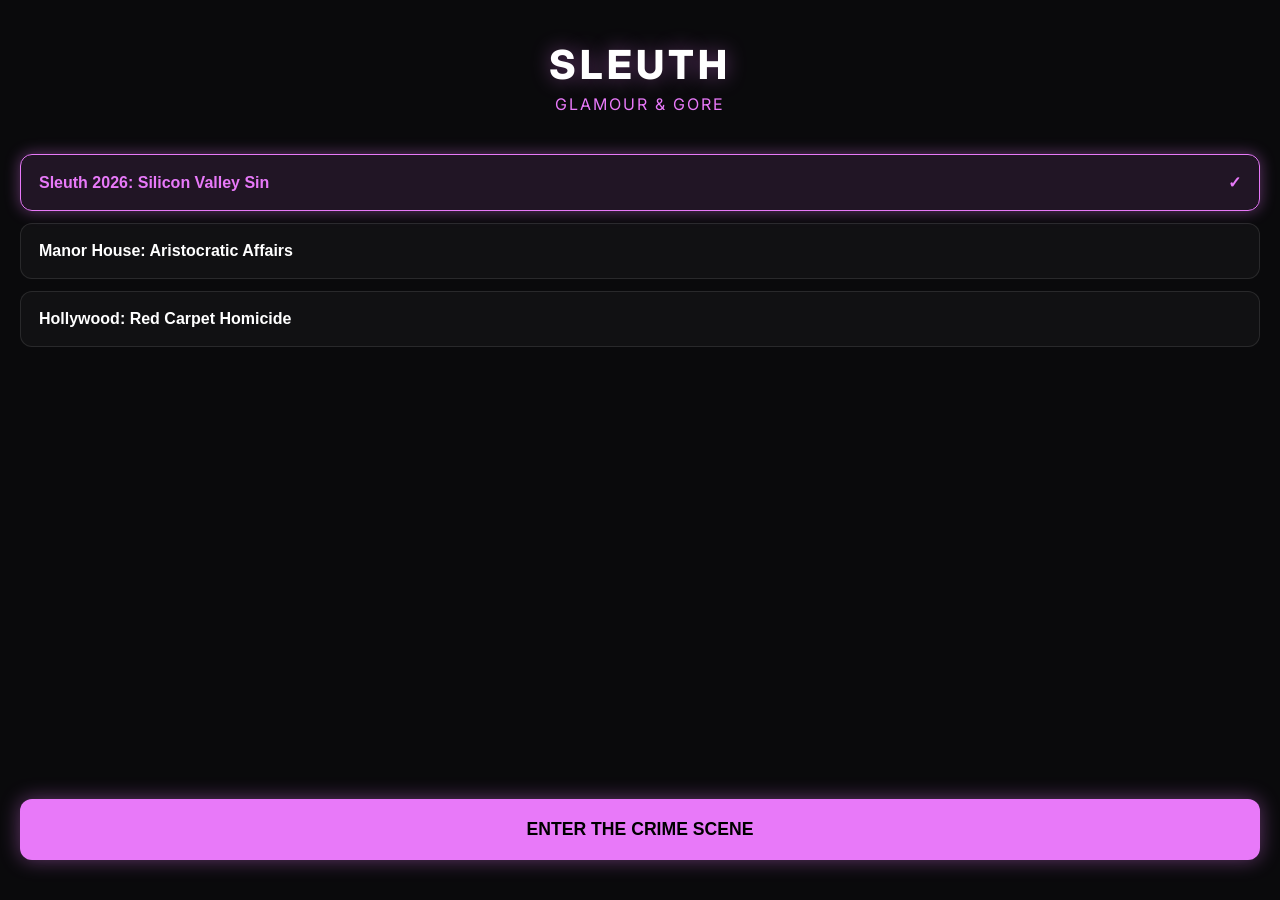
==== index.html @ 6207369c "Add files via upload" ====
<!DOCTYPE html>
<html lang="en">
<head>
    <meta charset="UTF-8">
    <meta name="viewport" content="width=device-width, initial-scale=1.0, maximum-scale=1.0, user-scalable=no">
    <title>Sleuth: Glamour & Gore</title>
    
    <link rel="preconnect" href="https://fonts.googleapis.com">
    <link rel="preconnect" href="https://fonts.gstatic.com" crossorigin>
    <link href="https://fonts.googleapis.com/css2?family=Fira+Code:wght@400;600&family=Inter:wght@400;600;700&family=Merriweather:ital,wght@0,300;0,400;0,700;1,300&display=swap" rel="stylesheet">

    <style>
        :root {
            --bg-color: #0A0A0C; 
            --panel-bg: rgba(20, 20, 24, 0.9); 
            --text-main: #E4E4E7; 
            --text-muted: #A1A1AA;
            --accent-blue: #E879F9; /* Shifted to a sexy neon pink/purple */
            --accent-glow: rgba(232, 121, 249, 0.4);
            --danger-red: #F43F5E;
            --danger-glow: rgba(244, 63, 94, 0.4);
            --warning-yellow: #FBBF24;
            
            --font-ui: 'Inter', sans-serif;
            --font-story: 'Merriweather', serif;
            --font-sys: 'Fira Code', monospace;
        }

        body {
            background-color: var(--bg-color); color: var(--text-main); font-family: var(--font-story);
            margin: 0; display: flex; justify-content: center; height: 100vh; height: 100dvh; 
            overflow: hidden; touch-action: none; transition: box-shadow 0.5s ease;
        }

        body.jeopardy-active { animation: pulse-red 1.5s infinite ease-in-out; }
        @keyframes pulse-red {
            0%, 100% { box-shadow: inset 0 0 20px var(--danger-glow); }
            50% { box-shadow: inset 0 0 80px rgba(244, 63, 94, 0.6); }
        }

        #game-container { width: 100%; max-width: 600px; display: flex; flex-direction: column; height: 100%; position: relative; }

        /* --- Main Menu Overlay --- */
        #main-menu {
            position: absolute; top: 0; left: 0; width: 100%; height: 100%; background: var(--bg-color);
            z-index: 100; display: flex; flex-direction: column; padding: 40px 20px; box-sizing: border-box;
            overflow-y: auto; font-family: var(--font-ui);
        }
        .menu-title { font-size: 2.5em; font-weight: 800; color: #fff; text-align: center; margin-bottom: 5px; letter-spacing: 4px; text-shadow: 0 0 20px var(--accent-glow);}
        .menu-subtitle { text-align: center; color: var(--accent-blue); font-size: 1em; margin-bottom: 40px; letter-spacing: 2px;}
        .theme-select { display: flex; flex-direction: column; gap: 12px; margin-bottom: 20px; }
        .theme-btn {
            background: rgba(255,255,255,0.03); border: 1px solid rgba(255,255,255,0.1); color: #fff;
            padding: 18px; border-radius: 12px; font-weight: 600; cursor: pointer; transition: all 0.2s;
            text-align: left; display: flex; justify-content: space-between; align-items: center; font-size: 1em;
        }
        .theme-btn.active { background: rgba(232, 121, 249, 0.1); border-color: var(--accent-blue); color: var(--accent-blue); box-shadow: 0 0 15px var(--accent-glow);}
        
        #start-btn { background: var(--accent-blue); color: #000; font-size: 1.1em; font-weight: 800; padding: 20px; border: none; border-radius: 12px; cursor: pointer; text-transform: uppercase; margin-top: auto; box-shadow: 0 0 20px var(--accent-glow);}

        /* --- Graphics --- */
        #viewport {
            background: #000; border-bottom: 1px solid rgba(255, 255, 255, 0.05); display: flex;
            justify-content: center; align-items: center; position: relative; z-index: 10;
            width: 100%; aspect-ratio: 1 / 1; /* Takes up massive screen space now */
            max-height: 55vh;
            overflow: hidden;
        }
        canvas { width: 100%; height: 100%; object-fit: contain; }
        
        #location-hud {
            position: absolute; top: 15px; left: 15px; background: rgba(10, 10, 12, 0.85); border: 1px solid rgba(255,255,255,0.1);
            backdrop-filter: blur(8px); padding: 8px 14px; border-radius: 6px; font-family: var(--font-ui); font-size: 0.8em;
            font-weight: 700; color: var(--text-muted); letter-spacing: 1px; text-transform: uppercase; box-shadow: 0 4px 15px rgba(0,0,0,0.8); pointer-events: none;
        }
        #location-hud span { color: var(--accent-blue); }
        
        #inventory-hud { position: absolute; top: 15px; right: 15px; display: flex; gap: 5px; }
        .inv-icon { font-size: 1.5em; opacity: 0.2; transition: all 0.3s; filter: grayscale(100%);}
        .inv-icon.active { opacity: 1; filter: none; text-shadow: 0 0 15px var(--accent-glow);}

        /* --- Text Output --- */
        #output { flex-grow: 1; overflow-y: auto; padding: 20px 20px 40px 20px; font-size: 15px; line-height: 1.8; scroll-behavior: smooth; }
        .output-line { margin-bottom: 20px; animation: slideUp 0.4s cubic-bezier(0.16, 1, 0.3, 1) forwards; opacity: 0; transform: translateY(10px); }
        @keyframes slideUp { to { opacity: 1; transform: translateY(0); } }

        .system-boot { font-family: var(--font-sys); color: var(--accent-blue); font-size: 0.85em; text-transform: uppercase; letter-spacing: 1px;}
        .system-msg { font-family: var(--font-ui); color: var(--text-muted); font-size: 0.9em; }
        .danger-msg { font-family: var(--font-ui); color: var(--danger-red); font-weight: 800; text-transform: uppercase; font-size: 0.85em; letter-spacing: 0.5px;}
        .ambient-msg { color: #84CC16; font-style: italic; font-weight: 300;}
        
        .ui-card { background: rgba(255, 255, 255, 0.03); border: 1px solid rgba(255, 255, 255, 0.08); border-radius: 12px; padding: 18px; margin-top: 5px; box-shadow: 0 8px 25px rgba(0,0,0,0.3); }
        .card-header { font-family: var(--font-ui); font-size: 0.75em; text-transform: uppercase; letter-spacing: 1.5px; color: var(--text-muted); margin-bottom: 10px; display: flex; justify-content: space-between; align-items: center; gap: 8px; font-weight: 700;}
        .card-title { font-family: var(--font-story); font-weight: 700; font-size: 1.3em; color: #fff; margin-bottom: 12px; }
        .card-body { color: var(--text-main); }
        .dialogue-text { font-style: italic; color: #E4E4E7; font-size: 1.05em; line-height: 1.6;}
        
        /* --- Action Controls (No D-Pad) --- */
        #ui-panel { background: var(--panel-bg); backdrop-filter: blur(20px); -webkit-backdrop-filter: blur(20px); border-top: 1px solid rgba(255, 255, 255, 0.1); padding: 15px 20px; z-index: 10; padding-bottom: calc(15px + env(safe-area-inset-bottom)); }
        
        .action-btns { display: grid; grid-template-columns: repeat(3, 1fr); gap: 12px; }
        .action-btns button { 
            background: rgba(232, 121, 249, 0.05); color: var(--accent-blue); border: 1px solid rgba(232, 121, 249, 0.3); 
            padding: 16px 8px; font-family: var(--font-ui); font-size: 12px; font-weight: 700; letter-spacing: 0.5px; 
            text-transform: uppercase; cursor: pointer; transition: all 0.2s cubic-bezier(0.4, 0, 0.2, 1); 
            border-radius: 8px; display: flex; align-items: center; justify-content: center; text-align: center; line-height: 1.3;
        }
        .action-btns button:active { transform: scale(0.95); background: var(--accent-blue); color: #000; }
        .action-btns button.danger-btn { color: var(--danger-red); border-color: rgba(244, 63, 94, 0.4); background: rgba(244, 63, 94, 0.05); }
        .action-btns button.danger-btn:active { background: var(--danger-red); color: #fff; box-shadow: 0 0 20px var(--danger-glow); }
        .action-btns button.warning-btn { color: var(--warning-yellow); border-color: rgba(251, 191, 36, 0.4); background: rgba(251, 191, 36, 0.05); }
        .action-btns button.full-width { grid-column: span 3; padding: 20px 10px; font-size: 14px;}
        .action-btns button.half-width { grid-column: span 2; }

        .hint-text { font-family: var(--font-ui); font-size: 0.7em; color: #666; text-align: center; margin-top: 10px; text-transform: uppercase; letter-spacing: 1px;}
    </style>
</head>
<body>

    <div id="main-menu">
        <div class="menu-title">SLEUTH</div>
        <div class="menu-subtitle">GLAMOUR & GORE</div>
        
        <div class="theme-select" id="theme-options">
            <button class="theme-btn active" data-theme="tech">Sleuth 2026: Silicon Valley Sin <span>✓</span></button>
            <button class="theme-btn" data-theme="classic">Manor House: Aristocratic Affairs <span></span></button>
            <button class="theme-btn" data-theme="hollywood">Hollywood: Red Carpet Homicide <span></span></button>
        </div>
        <button id="start-btn">Enter The Crime Scene</button>
    </div>

    <div id="game-container">
        <div id="viewport">
            <div id="location-hud">LOC: <span id="loc-name">Corridor</span></div>
            <div id="inventory-hud">
                <span id="inv-mag" class="inv-icon" title="Magnifying Glass">🔍</span>
            </div>
            <canvas id="gameCanvas" width="400" height="400"></canvas>
        </div>
        <div id="output"></div>
        <div id="ui-panel">
            <div class="action-btns" id="dynamic-actions"></div>
            <div class="hint-text">Swipe map or tap adjacent tile to move</div>
        </div>
    </div>

    <script>
        // --- AUDIO ENGINE ---
        let audioCtx;
        function initAudio() {
            if(!audioCtx) audioCtx = new (window.AudioContext || window.webkitAudioContext)();
            if(audioCtx.state === 'suspended') audioCtx.resume();
        }

        function playHeartbeat() {
            if(!audioCtx) return;
            const osc = audioCtx.createOscillator();
            const gainNode = audioCtx.createGain();
            osc.connect(gainNode); gainNode.connect(audioCtx.destination);
            
            osc.type = 'sine';
            osc.frequency.setValueAtTime(45, audioCtx.currentTime); 
            osc.frequency.exponentialRampToValueAtTime(10, audioCtx.currentTime + 0.4);
            
            gainNode.gain.setValueAtTime(0, audioCtx.currentTime);
            gainNode.gain.linearRampToValueAtTime(0.9, audioCtx.currentTime + 0.1);
            gainNode.gain.exponentialRampToValueAtTime(0.01, audioCtx.currentTime + 0.4);
            
            osc.start(); osc.stop(audioCtx.currentTime + 0.4);
        }

        // --- GLAMOROUS THEME SCRIPTS ---
        const themes = {
            tech: {
                victim: "Silas Vance",
                rooms: {
                    '1': { name: "Sensory Deprivation Tank", desc: "A sleek, egg-shaped pod glows ominously in the dark. Smells like salt and massive ego." },
                    '2': { name: "VR Pleasure Dome", desc: "Plush velvet cushions cover the floor. Tangled haptic-feedback suits lie abandoned in the corner." },
                    '3': { name: "Micro-Dosing Kitchen", desc: "A sterile marble island covered in unlabeled tinctures and very expensive matcha powder." },
                    '4': { name: "Polycule Lounge", desc: "An impossibly large, curved sofa. Empty champagne flutes and crushed dreams are everywhere." },
                    '5': { name: "Bio-Hacking Lab", desc: "Centrifuges and illegal anti-aging serums sit under unnervingly bright surgical lights." },
                    '6': { name: "Zen Garden", desc: "Bonsai trees and perfectly raked sand. The tranquility is ruined by the tension in the air." },
                    '7': { name: "Crypto Cave", desc: "Monitors display endlessly plummeting red financial graphs. The stench of financial ruin is palpable." },
                    '8': { name: "Master Boudoir", desc: "Black silk sheets tossed violently aside. A terrifying portrait of the victim hangs above the bed." },
                    '9': { name: "Showroom Garage", desc: "Echoing acoustics bounce off matte-black hypercars. A solitary oil stain glints in the dim light." }
                },
                items: [
                    { name: "Vintage Katana", desc: "A ridiculously overpriced mall-ninja sword bought at a charity gala." },
                    { name: "Solid Gold Ledger", desc: "A heavy, gaudy cold-storage crypto wallet." },
                    { name: "Chef's Cleaver", desc: "A massive, terrifying culinary knife." },
                    { name: "Shattered VR Headset", desc: "Jagged glass and plastic. Someone was incredibly angry." },
                    { name: "Heavy Lead Bonsai", desc: "Planted in a solid lead pot to 'block the 5G'." }
                ],
                suspects: [
                    { name: "Julian", char: 'J', color: '#FBBF24' },
                    { name: "Harper", char: 'H', color: '#E879F9' },
                    { name: "Elias", char: 'E', color: '#34D399' },
                    { name: "Aria", char: 'A', color: '#60A5FA' },
                    { name: "Marcus", char: 'M', color: '#F87171' }
                ],
                dialogueTemplate: {
                    0: "Darling, please. The man was a bore in the boardroom and a disappointment in the bedroom. I was busy elsewhere. ALIBI_INSERT",
                    1: "My, my, Detective. Are you always this pushy, or is it just me? You're making me sweat, and this silk is dry-clean only. Look, I might have omitted a tiny detail...",
                    2_secret: "Fine! You broke me! I wasn't alone. ALIBI_INSERT Are you happy now? Keep it out of the tabloids!",
                    2_normal: "I swear on my offshore trust fund, I've told you the absolute truth! Now be a good detective and go bother someone else.",
                    3: "I'm done playing your little games. My lawyer charges $2000 an hour and he's on speed dial. Ta-ta."
                },
                ambient: ["You hear a faint, synthetic moan from the smart-speakers.", "The floorboards creak under the weight of excessive wealth.", "You step on a crushed vape pen.", "The AI whispers: 'Adjusting ambient mood lighting to: Melancholy.'"]
            },
            classic: {
                victim: "Lord Blackwood",
                rooms: { '1':{name:"Grand Hall",desc:"A sweeping mahogany staircase. Suits of armor stand silent watch."}, '2':{name:"Library",desc:"Dusty tomes and the scent of fine brandy and illicit affairs."}, '3':{name:"Kitchens",desc:"Copper pots hang above a massive iron stove. The fire has died down."}, '4':{name:"Conservatory",desc:"Overgrown exotic ferns choke the glass room. It's dreadfully humid."}, '5':{name:"Billiard Room",desc:"A green baize table. Cigar ash is scattered carelessly."}, '6':{name:"Smoking Room",desc:"Thick velvet curtains and the stale scent of Cuban cigars."}, '7':{name:"Dining Room",desc:"A long table set for twelve. The crystal gleams in the dark."}, '8':{name:"Master Bedroom",desc:"An opulent four-poster bed. A safe in the corner is hanging open."}, '9':{name:"Wine Cellar",desc:"Damp, dark, and freezing cold. A perfect place to hide a body."} },
                items: [{name:"Silver Letter Opener",desc:"Exceptionally sharp. Bears the family crest."},{name:"Fireplace Poker",desc:"Solid wrought iron. Brutal and heavy."},{name:"Hunting Knife",desc:"A serrated blade from the armory."},{name:"Marble Bust",desc:"A remarkably heavy sculpture of a forgotten ancestor."},{name:"Braided Silk Scarf",desc:"An elegant fabric. Pulled taut, it's deadly."}],
                suspects: [
                    {name:"Eleanor", char:'E', color:'#3B82F6'}, {name:"Col. Fitz", char:'C', color:'#FBBF24'}, {name:"Marigold", char:'M', color:'#E879F9'}, {name:"Arthur", char:'A', color:'#34D399'}, {name:"Jeeves", char:'J', color:'#A1A1AA'}
                ],
                dialogueTemplate: {
                    0: "The Lord has perished? How dreadful. Though, the man couldn't pleasure a widow if he came with instructions. ALIBI_INSERT",
                    1: "Detective! It is highly improper for you to press a person of my standing so firmly! Though... I suppose I do have a confession.",
                    2_secret: "Heavens above! If you must know my shame... ALIBI_INSERT Please, my reputation will be ruined!",
                    2_normal: "On my family's honor, I was exactly where I stated! I shall not be interrogated like a common footpad!",
                    3: "I shall have you thrown off the estate immediately! Good day to you!"
                },
                ambient: ["A grandfather clock ticks loudly in the silence.", "A cold draft howls down the corridor.", "A floorboard groans beneath you.", "You catch the faint scent of pipe tobacco and cheap perfume."]
            },
            hollywood: {
                victim: "Rex Sterling",
                rooms: { '1':{name:"Champagne Grotto",desc:"An infinity pool with a hidden cave. Smells of chlorine and bad decisions."}, '2':{name:"Screening Room",desc:"Plush stadium seating. No one would hear a scream in here."}, '3':{name:"Chef's Kitchen",desc:"Acres of white marble. Nobody actually cooks here."}, '4':{name:"Sunken Lounge",desc:"A velvet couch surrounds a fire pit. Empty martini glasses everywhere."}, '5':{name:"Yoga Studio",desc:"Mirrored walls. A faint smell of sage and highly expensive sweat."}, '6':{name:"Wine Vault",desc:"A glass-enclosed room containing immense liquid wealth."}, '7':{name:"Glam Room",desc:"Ring lights and vanity mirrors. White powder is dusted across the counter."}, '8':{name:"Master Suite",desc:"A sprawling bed. The silk sheets are violently tossed aside."}, '9':{name:"Six-Car Garage",desc:"Pristine showroom of sports cars. The hum of a charger is the only sound."} },
                items: [{name:"Golden Statuette",desc:"An Academy Award. It weighs 8 pounds of solid metal."},{name:"Smashed Bottle",desc:"Jagged green glass from a $2,000 vintage."},{name:"Prop Sword",desc:"From a fantasy blockbuster. Alarmingly sharp."},{name:"Decorative Dagger",desc:"A sharp prop from a vanity project."}, {name:"Platinum Trophy",desc:"A music industry award with sharp edges."}],
                suspects: [
                    {name:"Chase", char:'C', color:'#60A5FA'}, {name:"Chloe", char:'H', color:'#E879F9'}, {name:"Damien", char:'D', color:'#FBBF24'}, {name:"Sloane", char:'S', color:'#34D399'}, {name:"Jax", char:'J', color:'#F87171'}
                ],
                dialogueTemplate: {
                    0: "Rex was a sweaty pig who promised leading roles and delivered trauma. I was busy being fabulous. ALIBI_INSERT",
                    1: "You're kind of cute when you're aggressive. Look, Hollywood is all smoke and mirrors, baby. Maybe I wasn't entirely truthful...",
                    2_secret: "Ugh! Fine! ALIBI_INSERT Just keep it off TMZ, okay?",
                    2_normal: "I'm a terrible actor, so you know I'm telling the truth right now! I was exactly where I said!",
                    3: "My publicist is going to ruin you. Get out of my eyeline before I call security."
                },
                ambient: ["You hear a helicopter circling over the hills.", "A paparazzi flash goes off outside.", "You step on a discarded VIP wristband.", "You smell expensive perfume and cheap lies."]
            }
        };

        // --- GAME STATE ---
        const config = {
            tileSize: 26.66, // 400 / 15 tiles
            hasWeapon: false,
            hasMagnifier: false,
            magnifierRoomId: '',
            awaitingWeaponChoice: null,
            interrogationTarget: null,
            jeopardyTimer: -1,
            murderRoomId: '',
            crimeSceneFound: false,
            isGathered: false,
            gameOver: false,
            roomExamines: { '1':0, '2':0, '3':0, '4':0, '5':0, '6':0, '7':0, '8':0, '9':0 }
        };

        const mapLayout = [
            "WWWWWWWWWWWWWWW",
            "W1111W2222W333W",
            "W1111W2222W333W",
            "W1111D2222D333W",
            "WWDDWWWWWWWWWWW",
            "W4444444W55555W",
            "W4444444D55555W",
            "WWWWWWDDWWDDWWW",
            "W6666W....W777W",
            "W6666D....D777W",
            "WWWWWW....WWWWW",
            "W8888W....W999W",
            "W8888D....D999W",
            "W8888W....W999W",
            "WWWWWWWWWWWWWWW"
        ];

        let player = { x: 7, y: 10, drawX: 7 * 26.66, drawY: 10 * 26.66 }; 
        let suspects = [];
        let items = [];
        let currentThemeData = null;

        // --- MENU LOGIC ---
        document.querySelectorAll('.theme-btn').forEach(btn => {
            btn.addEventListener('click', (e) => {
                document.querySelectorAll('.theme-btn').forEach(b => { b.classList.remove('active'); b.querySelector('span').innerText = ''; });
                e.currentTarget.classList.add('active'); e.currentTarget.querySelector('span').innerText = '✓';
            });
        });

        document.getElementById('start-btn').addEventListener('click', () => {
            initAudio(); 
            let selectedBtn = document.querySelector('.theme-btn.active');
            currentThemeData = JSON.parse(JSON.stringify(themes[selectedBtn.dataset.theme])); 
            document.getElementById('main-menu').style.display = 'none';
            initGame();
        });

        // --- CORE GAME INITIALIZATION ---
        function initGame() {
            let rawSuspects = currentThemeData.suspects.sort(() => 0.5 - Math.random());
            suspects = rawSuspects.map(s => ({ ...s, stage: 0, isMurderer: false, hasSecret: false, x:0, y:0, drawX:0, drawY:0 }));
            
            suspects[0].isMurderer = true;

            const innocents = suspects.filter(s => !s.isMurderer);
            const pair1 = innocents[0], pair2 = innocents[1];
            const secretHolder = innocents[2], alone2 = innocents[3];
            const killer = suspects.find(s => s.isMurderer);

            secretHolder.hasSecret = true; 

            let availableRooms = ['1','2','3','4','5','6','7','8','9'].sort(() => 0.5 - Math.random());
            let roomPair = availableRooms[0], roomSecretFake = availableRooms[1], roomSecretTrue = availableRooms[2], roomAlone2 = availableRooms[3];
            config.murderRoomId = availableRooms[4]; config.magnifierRoomId = availableRooms[5];

            // 3-STAGE ALIBI GENERATION
            pair1.alibi = `I was tucked away in the ${currentThemeData.rooms[roomPair].name} with ${pair2.name}. We were... keeping each other company.`;
            pair2.alibi = `I was absolutely trapped in the ${currentThemeData.rooms[roomPair].name}. ${pair1.name} and I didn't leave once.`;
            alone2.alibi = `I was hiding from everyone in the ${currentThemeData.rooms[roomAlone2].name}. Completely by myself.`;

            secretHolder.alibi = `I was in the ${currentThemeData.rooms[roomSecretFake].name}. Just me, completely alone. Innocent as a lamb.`;
            secretHolder.secretAlibi = `I was secretly hooking up with ${alone2.name} in the ${currentThemeData.rooms[roomSecretTrue].name}!`;

            killer.alibi = `I was hanging out in the ${currentThemeData.rooms[roomPair].name} with ${pair1.name} and ${pair2.name}. Ask them!`; 

            // Assign Dialogue Stages
            suspects.forEach(s => {
                s.dialogue = {
                    0: currentThemeData.dialogueTemplate[0].replace("ALIBI_INSERT", `<br><br><span style="color:var(--accent-blue);">"${s.alibi}"</span>`),
                    1: currentThemeData.dialogueTemplate[1],
                    2: s.hasSecret ? currentThemeData.dialogueTemplate["2_secret"].replace("ALIBI_INSERT", `<br><br><span style="color:var(--warning-yellow);">"${s.secretAlibi}"</span>`) : currentThemeData.dialogueTemplate["2_normal"],
                    3: currentThemeData.dialogueTemplate[3]
                };
                spawnInRandomValidSpace(s);
                s.drawX = s.x * config.tileSize; s.drawY = s.y * config.tileSize;
            });
            
            // Generate Items
            let shuffledItems = currentThemeData.items.sort(() => 0.5 - Math.random()).slice(0, 5);
            shuffledItems.forEach((itemObj, i) => {
                let item = { ...itemObj, isWeapon: false, isRedHerring: false, isBloody: false, x:0, y:0 };
                if (i === 0) { item.isWeapon = true; item.isBloody = true; } 
                if (i === 1) { item.isRedHerring = true; item.isBloody = true; } 
                spawnInRandomValidSpace(item); items.push(item);
            });

            printText(`
                <div class="system-boot">>>> SYSTEM ACTIVE. CASE: THE ${currentThemeData.victim.toUpperCase()} INCIDENT</div>
                <div class="ui-card">
                    <div class="card-header"><span style="display:inline-block; width:8px; height:8px; background:var(--danger-red); border-radius:50%;"></span> Active Directive</div>
                    <div class="card-title">Homicide Investigation</div>
                    <div class="card-body" style="font-size: 0.9em;">
                        ${currentThemeData.victim} has been murdered. You are the lead detective.<br><br>
                        <b style="color:var(--accent-blue)">YOUR PROTOCOL:</b><br>
                        1. <b>Swipe</b> on the map or tap an adjacent tile to move.<br>
                        2. <b>Search Rooms</b> to locate the crime scene and the Forensic Magnifier.<br>
                        3. <b>Question Suspects</b>. You can <i>Probe Deeper</i> to break their facade, but push too hard and they will shut down permanently.<br>
                        4. <b>Examine Items</b>. Use the magnifier to spot red herrings.<br>
                        5. Gather everyone at the scene and Accuse the liar.
                    </div>
                </div>
            `);
            updateLocationHUD(); requestAnimationFrame(gameLoop); updateUI();
        }

        function spawnInRandomValidSpace(entity) {
            let placed = false;
            while (!placed) {
                let rx = Math.floor(Math.random() * 15); let ry = Math.floor(Math.random() * 15);
                if (mapLayout[ry][rx] !== 'W' && mapLayout[ry][rx] !== 'D') {
                    entity.x = rx; entity.y = ry; placed = true;
                }
            }
        }

        // --- GRAPHICS & LERPING ---
        const canvas = document.getElementById('gameCanvas');
        const ctx = canvas.getContext('2d');

        function isVisible(tx, ty) {
            let dist = Math.hypot(player.x - tx, player.y - ty);
            if (dist <= 1.5) return true; 
            let pTile = mapLayout[player.y][player.x]; let tTile = mapLayout[ty][tx];
            if (pTile >= '1' && pTile <= '9' && pTile === tTile) return true;
            return false;
        }

        function lerp(start, end, amt) { return (1 - amt) * start + amt * end; }

        function gameLoop() {
            player.drawX = lerp(player.drawX, player.x * config.tileSize, 0.25);
            player.drawY = lerp(player.drawY, player.y * config.tileSize, 0.25);
            suspects.forEach(s => { s.drawX = lerp(s.drawX, s.x * config.tileSize, 0.2); s.drawY = lerp(s.drawY, s.y * config.tileSize, 0.2); });
            renderMap(); requestAnimationFrame(gameLoop);
        }

        function renderMap() {
            ctx.fillStyle = '#000'; ctx.fillRect(0, 0, canvas.width, canvas.height);

            for (let y = 0; y < 15; y++) {
                for (let x = 0; x < 15; x++) {
                    let tile = mapLayout[y][x]; let px = x * config.tileSize; let py = y * config.tileSize;

                    if (tile === 'W') {
                        ctx.fillStyle = '#111114'; ctx.fillRect(px, py, config.tileSize, config.tileSize);
                        ctx.strokeStyle = '#222228'; ctx.lineWidth = 1; ctx.strokeRect(px, py, config.tileSize, config.tileSize);
                    } else if (tile === 'D') {
                        ctx.fillStyle = '#0A0A0C'; ctx.fillRect(px, py, config.tileSize, config.tileSize);
                        ctx.fillStyle = 'rgba(232, 121, 249, 0.2)'; ctx.fillRect(px, py + (config.tileSize/2 - 2), config.tileSize, 4);
                    } else if (tile >= '1' && tile <= '9') {
                        ctx.fillStyle = '#0F0F12'; ctx.fillRect(px, py, config.tileSize, config.tileSize);
                        if (tile === config.murderRoomId && config.crimeSceneFound && (isVisible(x,y) || config.isGathered)) {
                            ctx.fillStyle = 'rgba(244, 63, 94, 0.15)'; ctx.fillRect(px, py, config.tileSize, config.tileSize);
                        }
                    } else {
                        ctx.fillStyle = '#141418'; ctx.fillRect(px, py, config.tileSize, config.tileSize);
                        ctx.fillStyle = '#2A2A35'; ctx.fillRect(px + (config.tileSize/2 - 1), py + (config.tileSize/2 - 1), 2, 2);
                    }
                }
            }

            items.forEach(item => {
                if (isVisible(item.x, item.y)) {
                    ctx.fillStyle = '#E4E4E7'; ctx.beginPath();
                    ctx.arc(item.x * config.tileSize + config.tileSize/2, item.y * config.tileSize + config.tileSize/2, 4, 0, Math.PI*2); ctx.fill();
                }
            });

            suspects.forEach(s => {
                if (isVisible(s.x, s.y) || config.isGathered) {
                    let cx = s.drawX + config.tileSize/2; let cy = s.drawY + config.tileSize/2;
                    ctx.fillStyle = s.stage >= 3 ? '#444' : s.color;
                    ctx.beginPath(); ctx.arc(cx, cy, 8, 0, Math.PI*2); ctx.fill();
                    ctx.fillStyle = '#000'; ctx.font = 'bold 11px Inter'; ctx.textAlign = 'center'; ctx.textBaseline = 'middle';
                    ctx.fillText(s.char, cx, cy + 1);
                }
            });

            let pcx = player.drawX + config.tileSize/2; let pcy = player.drawY + config.tileSize/2;
            ctx.fillStyle = 'var(--accent-blue)'; ctx.beginPath(); ctx.arc(pcx, pcy, 8, 0, Math.PI*2); ctx.fill();

            if (!config.isGathered) {
                let gradient = ctx.createRadialGradient(pcx, pcy, config.tileSize * 1.5, pcx, pcy, config.tileSize * 6);
                gradient.addColorStop(0, 'rgba(0, 0, 0, 0)'); gradient.addColorStop(1, 'rgba(0, 0, 0, 0.98)');
                ctx.fillStyle = gradient; ctx.fillRect(0, 0, canvas.width, canvas.height);
            }
        }

        // --- SWIPE & TAP INPUTS ---
        let touchStartX = 0; let touchStartY = 0;
        canvas.addEventListener('touchstart', e => {
            touchStartX = e.changedTouches[0].screenX; touchStartY = e.changedTouches[0].screenY;
        });
        canvas.addEventListener('touchmove', e => { e.preventDefault(); }, {passive: false}); // Prevent scroll
        canvas.addEventListener('touchend', e => {
            let dx = e.changedTouches[0].screenX - touchStartX;
            let dy = e.changedTouches[0].screenY - touchStartY;
            if (Math.abs(dx) > 30 || Math.abs(dy) > 30) {
                if (Math.abs(dx) > Math.abs(dy)) attemptMove(dx > 0 ? 1 : -1, 0);
                else attemptMove(0, dy > 0 ? 1 : -1);
            }
        });
        canvas.addEventListener('click', e => {
            const rect = canvas.getBoundingClientRect();
            const scaleX = canvas.width / rect.width; const scaleY = canvas.height / rect.height;
            const cx = (e.clientX - rect.left) * scaleX; const cy = (e.clientY - rect.top) * scaleY;
            const tx = Math.floor(cx / config.tileSize); const ty = Math.floor(cy / config.tileSize);
            if (Math.abs(tx - player.x) + Math.abs(ty - player.y) === 1) attemptMove(tx - player.x, ty - player.y);
        });

        document.addEventListener('keydown', (e) => {
            if (document.getElementById('main-menu').style.display !== 'none') return;
            if (e.key === 'ArrowUp' || e.key === 'w') attemptMove(0, -1);
            if (e.key === 'ArrowDown' || e.key === 's') attemptMove(0, 1);
            if (e.key === 'ArrowLeft' || e.key === 'a') attemptMove(-1, 0);
            if (e.key === 'ArrowRight' || e.key === 'd') attemptMove(1, 0);
        });

        // --- MOVEMENT & TIME ---
        function attemptMove(dx, dy) {
            if (config.gameOver || config.isGathered || config.awaitingWeaponChoice || config.interrogationTarget) return;
            let nx = player.x + dx; let ny = player.y + dy;
            
            if (nx >= 0 && nx < 15 && ny >= 0 && ny < 15) {
                let tile = mapLayout[ny][nx];
                if (tile !== 'W') {
                    player.x = nx; player.y = ny;
                    if (tile === '.' && Math.random() < 0.1) {
                        printText(`<div class="ambient-msg">"${currentThemeData.ambient[Math.floor(Math.random() * currentThemeData.ambient.length)]}"</div>`);
                    }
                    updateLocationHUD(); advanceTime(); updateUI();
                }
            }
        }

        function updateLocationHUD() {
            let tile = mapLayout[player.y][player.x];
            let name = (tile >= '1' && tile <= '9') ? currentThemeData.rooms[tile].name : "Corridor";
            document.getElementById('loc-name').innerText = name;
        }

        function advanceTime() {
            if (Math.random() < 0.03 && !config.isGathered) {
                let s = suspects[Math.floor(Math.random() * suspects.length)];
                let dx = (Math.random() > 0.5 ? 1 : -1) * (Math.random() > 0.5 ? 1 : 0);
                let dy = (dx === 0) ? (Math.random() > 0.5 ? 1 : -1) : 0;
                let nx = s.x + dx; let ny = s.y + dy;
                if (nx >= 0 && nx < 15 && ny >= 0 && ny < 15 && mapLayout[ny][nx] !== 'W') { s.x = nx; s.y = ny; }
            }

            if (config.hasWeapon && !config.isGathered) {
                config.jeopardyTimer--;
                if (config.jeopardyTimer > 0) playHeartbeat(); 
                
                if (config.jeopardyTimer === 10) printText('<div class="danger-msg" style="margin-top:10px;">WARNING: A shadow moves in the corridor. They know you took the weapon.</div>');
                if (config.jeopardyTimer === 4) printText('<div class="danger-msg" style="margin-top:10px; font-size:1em;">WARNING: Frantic footsteps approaching! GATHER THEM AT THE SCENE NOW!</div>');
                if (config.jeopardyTimer <= 0) {
                    printText('<div class="ui-card" style="border-color:var(--danger-red);"><div class="card-title" style="color:var(--danger-red)">CRITICAL FAILURE</div><div class="card-body">The murderer bursts from the darkness, enraged that you took their weapon. You are permanently silenced. GAME OVER.</div></div>');
                    config.gameOver = true; updateUI();
                }
            }
        }

        // --- SPECIFIC ACTION FUNCTIONS ---
        function searchRoom() {
            if (config.gameOver || config.awaitingWeaponChoice || config.interrogationTarget) return;
            let pTile = mapLayout[player.y][player.x];
            
            if (pTile >= '1' && pTile <= '9') {
                config.roomExamines[pTile]++;
                let room = currentThemeData.rooms[pTile];
                let outHTML = `<div class="ui-card"><div class="card-header">LOCATION SCAN</div><div class="card-title">${room.name}</div><div class="card-body">`;
                
                if (config.roomExamines[pTile] === 1) outHTML += `${room.desc} <br><br><span class="system-msg">You toss the room, looking for clues.</span>`;
                else outHTML += `<span class="system-msg">You continue to tear the room apart...</span>`;

                if (pTile === config.murderRoomId && config.roomExamines[pTile] >= 3 && !config.crimeSceneFound) {
                    config.crimeSceneFound = true;
                    outHTML += `<br><br><span class="danger-msg">BINGO! You find a massive pool of coagulating blood hidden under a rug. This is unequivocally the CRIME SCENE.</span>`;
                } else if (pTile === config.murderRoomId && config.roomExamines[pTile] === 2) {
                    outHTML += `<br><br><span class="ambient-msg">Something is deeply wrong. Fresh scuff marks. Smells of copper...</span>`;
                }
                
                if (pTile === config.magnifierRoomId && config.roomExamines[pTile] === 1 && !config.hasMagnifier) {
                    config.hasMagnifier = true; document.getElementById('inv-mag').classList.add('active');
                    outHTML += `<br><br><span style="color:var(--accent-blue); font-weight:bold;">> FORENSIC MAGNIFIER ACQUIRED. You can now analyze blood spatter.</span>`;
                } else if (config.roomExamines[pTile] > 1 && !(pTile === config.murderRoomId && config.roomExamines[pTile] <= 3)) {
                    outHTML += `<br><br><span class="system-msg">Nothing else of interest.</span>`;
                }
                outHTML += `</div></div>`; printText(outHTML);
            } else { printText(`<div class="system-msg">You search the hallway corridor. It is, indeed, a hallway.</div>`); }
            advanceTime(); updateUI();
        }

        function examineItem() {
            if (config.gameOver || config.awaitingWeaponChoice || config.interrogationTarget) return;
            let found = false;
            
            for (let i = items.length - 1; i >= 0; i--) {
                let item = items[i];
                if (Math.abs(item.x - player.x) <= 1 && Math.abs(item.y - player.y) <= 1) {
                    let outHTML = `<div class="ui-card"><div class="card-header">ITEM INSPECTION</div><div class="card-title">${item.name}</div><div class="card-body">${item.desc}</div>`;
                    
                    if (item.isBloody) {
                        outHTML += `<div class="card-body" style="margin-top:10px;"><span class="danger-msg">Wait... it's covered in partially dried blood!</span><br><br>`;
                        if (!config.hasMagnifier) {
                            outHTML += `<span class="system-msg" style="color:var(--warning-yellow)">Without a magnifier, you can't tell if this is the murder weapon or a red herring. Keep searching rooms!</span></div>`;
                        } else {
                            outHTML += `<span class="system-msg">You pull out your magnifier and inspect the spatter...</span><br><br>`;
                            if (item.isRedHerring) {
                                outHTML += `<span class="system-msg" style="color:var(--accent-blue)">It's a RED HERRING. The blood pattern is wrong. Just a bizarre coincidence.</span></div>`;
                                item.isBloody = false; 
                            } else {
                                outHTML += `<span class="danger-msg">DNA MATCH CONFIRMED. THIS IS THE MURDER WEAPON!</span><br><br><span class="system-msg" style="color:var(--warning-yellow)">WARNING: If you TAKE it, the killer will realize you have the evidence and hunt you down. You can LEAVE it here for now.</span></div>`;
                                config.awaitingWeaponChoice = { item: item, index: i };
                            }
                        }
                    } else { outHTML += `<div class="card-body" style="margin-top:10px;"><span class="system-msg">Completely clean.</span></div>`; }
                    
                    outHTML += `</div>`; printText(outHTML); found = true;
                    if (config.awaitingWeaponChoice) { updateUI(); return; }
                }
            }
            if (!found) { printText(`<div class="system-msg">There are no scannable items near you.</div>`); }
            advanceTime(); updateUI();
        }

        // --- INTERROGATION ENGINE ---
        function startQuestioning() {
            if (config.gameOver || config.awaitingWeaponChoice || config.interrogationTarget) return;
            let target = null;
            suspects.forEach(s => { if (Math.abs(s.x - player.x) <= 1 && Math.abs(s.y - player.y) <= 1) target = s; });
            
            if (!target) { printText(`<div class="system-msg">There is no one standing next to you.</div>`); return; }

            if (target.stage >= 3) {
                printText(`
                    <div class="ui-card" style="border-left: 4px solid #444;">
                        <div class="card-header">INTERROGATION FAILED</div><div class="card-title" style="color:#888">${target.name}</div>
                        <div class="card-body dialogue-text">"${target.dialogue[3]}"<br><br><span class="danger-msg">They refuse to answer any more questions.</span></div>
                    </div>`);
                return;
            }
            config.interrogationTarget = target; updateUI(); 
        }

        function executeProbe(isDeep) {
            let s = config.interrogationTarget;
            
            if (isDeep) s.stage++; // Pushing harder increments their irritation stage

            let currentStageDialogue = s.dialogue[s.stage];
            let title = isDeep ? "PROBING DEEPER" : "QUESTIONING";
            let color = isDeep ? "var(--warning-yellow)" : s.color;

            let outHTML = `
                <div class="ui-card" style="border-left: 4px solid ${color};">
                    <div class="card-header">${title}</div><div class="card-title" style="color:${color}">${s.name}</div>
                    <div class="card-body dialogue-text">"${currentStageDialogue}"`;
            
            if (s.stage === 2 && s.hasSecret) {
                outHTML += `<br><br><span style="color:var(--accent-blue)">>>> NEW ALIBI OBTAINED.</span>`;
                s.alibi = s.secretAlibi; // Updates logic
                s.hasSecret = false; 
            }
            outHTML += `</div></div>`;
            printText(outHTML);

            config.interrogationTarget = null; advanceTime(); updateUI();
        }

        function cancelInterrogation() { config.interrogationTarget = null; updateUI(); }

        // --- WEAPON CHOICES ---
        function takeWeapon() {
            printText(`<div class="danger-msg" style="margin-top:10px;">>>> EVIDENCE ACQUIRED. THE MURDERER KNOWS YOU HAVE IT. YOU HAVE 25 MOVES TO LIVE. GATHER THEM AT THE CRIME SCENE!</div>`);
            config.hasWeapon = true; config.jeopardyTimer = 25;
            items.splice(config.awaitingWeaponChoice.index, 1);
            config.awaitingWeaponChoice = null;
            document.body.classList.add('jeopardy-active'); 
            advanceTime(); updateUI();
        }

        function leaveWeapon() {
            printText(`<div class="system-msg" style="margin-top:10px;">>>> You back away from the bloody weapon, leaving it where it lies.</div>`);
            config.awaitingWeaponChoice = null; advanceTime(); updateUI();
        }

        // --- CLIMAX ---
        function triggerGather() {
            config.isGathered = true; document.body.classList.remove('jeopardy-active'); 
            printText(`<div class="ui-card" style="border-color:var(--danger-red)"><div class="card-header" style="color:var(--danger-red)">SYSTEM OVERRIDE</div><div class="card-body danger-msg">LOCKDOWN PROTOCOL INITIATED. "ALL GUESTS REPORT TO DETECTIVE'S LOCATION IMMEDIATELY."</div></div>`);
            suspects.forEach(s => {
                s.x = player.x + (Math.random() > 0.5 ? 1 : -1) * (Math.floor(Math.random()*2));
                s.y = player.y + (Math.random() > 0.5 ? 1 : -1) * (Math.floor(Math.random()*2));
            });
            updateUI();
        }

        function accuse(suspect) {
            let pTile = mapLayout[player.y][player.x];
            let outHTML = `<div class="ui-card" style="border-left: 4px solid var(--danger-red);"><div class="card-title" style="color:var(--danger-red)">"IT WAS YOU!"</div><div class="card-body">You point the bloody weapon squarely at ${suspect.name.toUpperCase()}!`;

            if (pTile !== config.murderRoomId || !config.crimeSceneFound) {
                outHTML += `<br><br><span class="danger-msg">FATAL ERROR: You accuse them... in the wrong room. The killer laughs, points out your lack of evidence, and eliminates you. GAME OVER.</span>`;
            } else if (suspect.isMurderer) {
                outHTML += `<br><br><span style="color:var(--accent-blue); font-weight:800; font-size:1.2em; font-family:var(--font-ui);">*** CASE CLOSED ***</span><br><br>Standing amidst the blood at the crime scene, you hold up the weapon and dissect their lie. <i>"You couldn't have been where you said you were!"</i> you shout, cross-referencing the airtight alibis of the others.<br><br>${suspect.name}'s facade shatters entirely. They fall to their knees, sobbing, confessing to everything. <b>YOU WIN!</b>`;
            } else {
                outHTML += `<br><br><span class="danger-msg">INCORRECT. You accused an innocent person. The real murderer realizes your sheer incompetence and permanently silences you. GAME OVER.</span>`;
            }
            outHTML += `</div></div>`;
            printText(outHTML); config.gameOver = true; updateUI();
        }

        // --- UI BINDING ---
        function printText(html) {
            const out = document.getElementById('output');
            const wrap = document.createElement('div');
            wrap.className = 'output-line'; wrap.innerHTML = html;
            out.appendChild(wrap); out.scrollTop = out.scrollHeight;
        }

        function updateUI() {
            const actionsDiv = document.getElementById('dynamic-actions');
            actionsDiv.innerHTML = '';
            if (config.gameOver) return;

            // STATE: Interrogation
            if (config.interrogationTarget) {
                let qBtn = document.createElement('button'); qBtn.className = 'half-width'; qBtn.innerText = `Standard Question`; qBtn.onclick = () => executeProbe(false);
                let pBtn = document.createElement('button'); pBtn.className = 'warning-btn'; pBtn.innerText = "Probe Deeper"; pBtn.onclick = () => executeProbe(true);
                let cBtn = document.createElement('button'); cBtn.className = 'full-width'; cBtn.innerText = "Back Away"; cBtn.onclick = cancelInterrogation;
                actionsDiv.appendChild(qBtn); actionsDiv.appendChild(pBtn); actionsDiv.appendChild(cBtn); return;
            }

            // STATE: Weapon Choice
            if (config.awaitingWeaponChoice) {
                let takeBtn = document.createElement('button'); takeBtn.className = 'danger-btn half-width'; takeBtn.innerText = "TAKE WEAPON"; takeBtn.onclick = takeWeapon;
                let leaveBtn = document.createElement('button'); leaveBtn.innerText = "LEAVE IT"; leaveBtn.onclick = leaveWeapon;
                actionsDiv.appendChild(takeBtn); actionsDiv.appendChild(leaveBtn); return;
            }

            // STATE: Climax Accusation
            if (config.isGathered) {
                let questioned = suspects.filter(s => s.stage > 0);
                if (questioned.length === 0) {
                    printText("<div class='danger-msg' style='margin-top:10px;'>You initiated lockdown but haven't questioned ANYONE! You have zero evidence. You lose.</div>");
                    config.gameOver = true; return;
                }
                questioned.forEach(s => {
                    let btn = document.createElement('button'); btn.className = 'danger-btn'; btn.innerText = `Accuse ${s.name}`; btn.onclick = () => accuse(s);
                    actionsDiv.appendChild(btn);
                });
                return;
            } 
            
            // STATE: Standard Exploration
            let searchBtn = document.createElement('button'); searchBtn.innerText = "Search Room"; searchBtn.onclick = searchRoom;
            let examineBtn = document.createElement('button'); examineBtn.innerText = "Examine Item"; examineBtn.onclick = examineItem;
            let questionBtn = document.createElement('button'); questionBtn.innerText = "Interrogate"; questionBtn.onclick = startQuestioning;
            
            actionsDiv.appendChild(searchBtn); actionsDiv.appendChild(examineBtn); actionsDiv.appendChild(questionBtn);

            if (config.hasWeapon) {
                let gatherBtn = document.createElement('button'); gatherBtn.className = 'danger-btn full-width'; gatherBtn.innerText = "GATHER EVERYONE"; gatherBtn.onclick = triggerGather;
                actionsDiv.appendChild(gatherBtn); 
            }
        }
    </script>
</body>
</html>
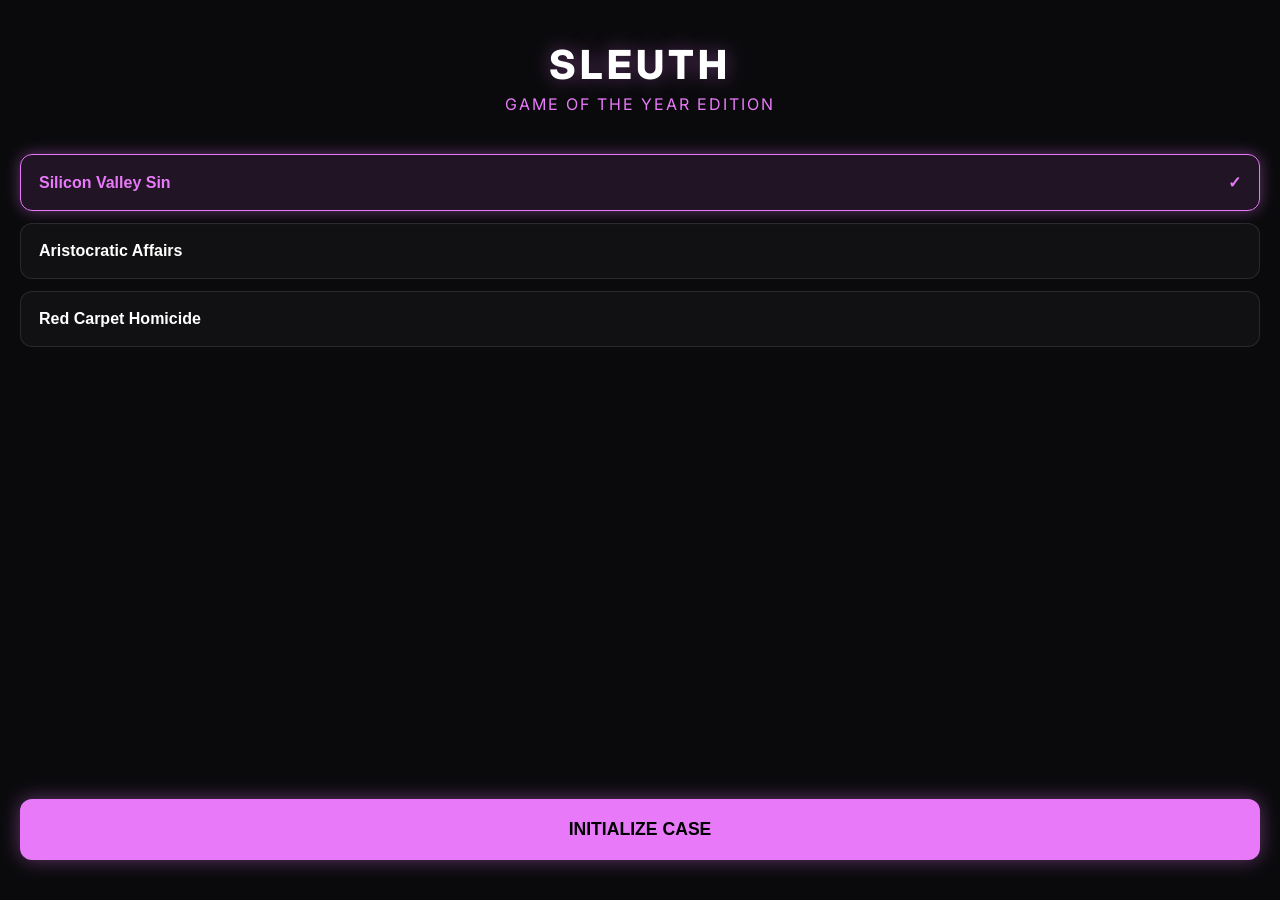
==== commit 5596f045: "Add files via upload" ====
--- a/index.html
+++ b/index.html
@@ -7,7 +7,7 @@
     
     <link rel="preconnect" href="https://fonts.googleapis.com">
     <link rel="preconnect" href="https://fonts.gstatic.com" crossorigin>
-    <link href="https://fonts.googleapis.com/css2?family=Fira+Code:wght@400;600&family=Inter:wght@400;600;700&family=Merriweather:ital,wght@0,300;0,400;0,700;1,300&display=swap" rel="stylesheet">
+    <link href="https://fonts.googleapis.com/css2?family=Fira+Code:wght@400;600&family=Inter:wght@400;600;700;800&family=Merriweather:ital,wght@0,300;0,400;0,700;1,300&display=swap" rel="stylesheet">
 
     <style>
         :root {
@@ -15,11 +15,12 @@
             --panel-bg: rgba(20, 20, 24, 0.9); 
             --text-main: #E4E4E7; 
             --text-muted: #A1A1AA;
-            --accent-blue: #E879F9; /* Shifted to a sexy neon pink/purple */
+            --accent-blue: #E879F9; /* Neon Purple/Pink */
             --accent-glow: rgba(232, 121, 249, 0.4);
             --danger-red: #F43F5E;
             --danger-glow: rgba(244, 63, 94, 0.4);
             --warning-yellow: #FBBF24;
+            --success-green: #34D399;
             
             --font-ui: 'Inter', sans-serif;
             --font-story: 'Merriweather', serif;
@@ -40,14 +41,17 @@
 
         #game-container { width: 100%; max-width: 600px; display: flex; flex-direction: column; height: 100%; position: relative; }
 
-        /* --- Main Menu Overlay --- */
-        #main-menu {
+        /* --- Fullscreen Overlays (Menu, Tutorial, End Screen) --- */
+        .fullscreen-overlay {
             position: absolute; top: 0; left: 0; width: 100%; height: 100%; background: var(--bg-color);
             z-index: 100; display: flex; flex-direction: column; padding: 40px 20px; box-sizing: border-box;
-            overflow-y: auto; font-family: var(--font-ui);
-        }
+            overflow-y: auto; font-family: var(--font-ui); transition: opacity 0.4s ease;
+        }
+        .hidden { display: none !important; opacity: 0; pointer-events: none; }
+
         .menu-title { font-size: 2.5em; font-weight: 800; color: #fff; text-align: center; margin-bottom: 5px; letter-spacing: 4px; text-shadow: 0 0 20px var(--accent-glow);}
-        .menu-subtitle { text-align: center; color: var(--accent-blue); font-size: 1em; margin-bottom: 40px; letter-spacing: 2px;}
+        .menu-subtitle { text-align: center; color: var(--accent-blue); font-size: 1em; margin-bottom: 40px; letter-spacing: 2px; text-transform: uppercase;}
+        
         .theme-select { display: flex; flex-direction: column; gap: 12px; margin-bottom: 20px; }
         .theme-btn {
             background: rgba(255,255,255,0.03); border: 1px solid rgba(255,255,255,0.1); color: #fff;
@@ -56,15 +60,26 @@
         }
         .theme-btn.active { background: rgba(232, 121, 249, 0.1); border-color: var(--accent-blue); color: var(--accent-blue); box-shadow: 0 0 15px var(--accent-glow);}
         
-        #start-btn { background: var(--accent-blue); color: #000; font-size: 1.1em; font-weight: 800; padding: 20px; border: none; border-radius: 12px; cursor: pointer; text-transform: uppercase; margin-top: auto; box-shadow: 0 0 20px var(--accent-glow);}
+        .primary-btn { background: var(--accent-blue); color: #000; font-size: 1.1em; font-weight: 800; padding: 20px; border: none; border-radius: 12px; cursor: pointer; text-transform: uppercase; margin-top: auto; box-shadow: 0 0 20px var(--accent-glow); transition: transform 0.1s;}
+        .primary-btn:active { transform: scale(0.96); }
+
+        /* Tutorial Specifics */
+        .tut-block { margin-bottom: 20px; background: rgba(255,255,255,0.03); padding: 20px; border-radius: 12px; border-left: 4px solid var(--accent-blue);}
+        .tut-block h3 { color: #fff; margin: 0 0 10px 0; font-size: 1.1em; text-transform: uppercase; letter-spacing: 1px;}
+        .tut-block p { color: var(--text-muted); margin: 0; font-size: 0.95em; line-height: 1.5; font-family: var(--font-story);}
+
+        /* End Screen Specifics */
+        #end-title { font-size: 3em; font-weight: 800; text-align: center; margin-bottom: 10px; text-transform: uppercase; }
+        #end-desc { text-align: center; font-family: var(--font-story); font-size: 1.1em; line-height: 1.6; color: var(--text-muted); margin-bottom: 30px;}
+        .stat-box { background: rgba(0,0,0,0.5); border: 1px solid rgba(255,255,255,0.1); border-radius: 12px; padding: 20px; text-align: center; margin-bottom: 20px;}
+        .stat-val { font-size: 2.5em; font-weight: 800; color: #fff; font-family: var(--font-sys); margin: 10px 0;}
+        .stat-label { color: var(--accent-blue); text-transform: uppercase; letter-spacing: 2px; font-size: 0.8em; font-weight: 700;}
 
         /* --- Graphics --- */
         #viewport {
             background: #000; border-bottom: 1px solid rgba(255, 255, 255, 0.05); display: flex;
             justify-content: center; align-items: center; position: relative; z-index: 10;
-            width: 100%; aspect-ratio: 1 / 1; /* Takes up massive screen space now */
-            max-height: 55vh;
-            overflow: hidden;
+            width: 100%; aspect-ratio: 1 / 1; max-height: 55vh; overflow: hidden;
         }
         canvas { width: 100%; height: 100%; object-fit: contain; }
         
@@ -75,13 +90,13 @@
         }
         #location-hud span { color: var(--accent-blue); }
         
-        #inventory-hud { position: absolute; top: 15px; right: 15px; display: flex; gap: 5px; }
+        #inventory-hud { position: absolute; top: 15px; right: 15px; display: flex; gap: 5px; pointer-events: none;}
         .inv-icon { font-size: 1.5em; opacity: 0.2; transition: all 0.3s; filter: grayscale(100%);}
         .inv-icon.active { opacity: 1; filter: none; text-shadow: 0 0 15px var(--accent-glow);}
 
         /* --- Text Output --- */
         #output { flex-grow: 1; overflow-y: auto; padding: 20px 20px 40px 20px; font-size: 15px; line-height: 1.8; scroll-behavior: smooth; }
-        .output-line { margin-bottom: 20px; animation: slideUp 0.4s cubic-bezier(0.16, 1, 0.3, 1) forwards; opacity: 0; transform: translateY(10px); }
+        .output-line { margin-bottom: 20px; animation: slideUp 0.3s cubic-bezier(0.16, 1, 0.3, 1) forwards; opacity: 0; transform: translateY(10px); }
         @keyframes slideUp { to { opacity: 1; transform: translateY(0); } }
 
         .system-boot { font-family: var(--font-sys); color: var(--accent-blue); font-size: 0.85em; text-transform: uppercase; letter-spacing: 1px;}
@@ -95,7 +110,7 @@
         .card-body { color: var(--text-main); }
         .dialogue-text { font-style: italic; color: #E4E4E7; font-size: 1.05em; line-height: 1.6;}
         
-        /* --- Action Controls (No D-Pad) --- */
+        /* --- Action Controls --- */
         #ui-panel { background: var(--panel-bg); backdrop-filter: blur(20px); -webkit-backdrop-filter: blur(20px); border-top: 1px solid rgba(255, 255, 255, 0.1); padding: 15px 20px; z-index: 10; padding-bottom: calc(15px + env(safe-area-inset-bottom)); }
         
         .action-btns { display: grid; grid-template-columns: repeat(3, 1fr); gap: 12px; }
@@ -117,24 +132,51 @@
 </head>
 <body>
 
-    <div id="main-menu">
+    <div id="main-menu" class="fullscreen-overlay">
         <div class="menu-title">SLEUTH</div>
-        <div class="menu-subtitle">GLAMOUR & GORE</div>
-        
+        <div class="menu-subtitle">GAME OF THE YEAR EDITION</div>
         <div class="theme-select" id="theme-options">
-            <button class="theme-btn active" data-theme="tech">Sleuth 2026: Silicon Valley Sin <span>✓</span></button>
-            <button class="theme-btn" data-theme="classic">Manor House: Aristocratic Affairs <span></span></button>
-            <button class="theme-btn" data-theme="hollywood">Hollywood: Red Carpet Homicide <span></span></button>
+            <button class="theme-btn active" data-theme="tech">Silicon Valley Sin <span>✓</span></button>
+            <button class="theme-btn" data-theme="classic">Aristocratic Affairs <span></span></button>
+            <button class="theme-btn" data-theme="hollywood">Red Carpet Homicide <span></span></button>
         </div>
-        <button id="start-btn">Enter The Crime Scene</button>
+        <button id="btn-to-tutorial" class="primary-btn">Initialize Case</button>
+    </div>
+
+    <div id="tutorial-screen" class="fullscreen-overlay hidden">
+        <div class="menu-title" style="font-size: 1.8em; text-shadow:none;">DETECTIVE BRIEFING</div>
+        <div class="menu-subtitle">Listen up, Gumshoe.</div>
+        
+        <div class="tut-block">
+            <h3>1. Movement is Modern</h3>
+            <p>We fired the guy who made the clunky D-Pad. To move through the mansion, literally just <b>SWIPE</b> your thumb across the map, or tap the adjacent room you want to enter.</p>
+        </div>
+        <div class="tut-block">
+            <h3>2. Trust Nothing</h3>
+            <p>If you find a bloody item, don't bag it immediately like a rookie. You need to <b>Search Rooms</b> until you find the hidden <i>Forensic Magnifier</i> to prove it isn't a red herring. If you take the real weapon, the killer will realize it and hunt you down. You will have 25 moves to survive.</p>
+        </div>
+        <div class="tut-block">
+            <h3>3. Piss People Off (Carefully)</h3>
+            <p>Everyone lies. When you interrogate someone, <b>Probe Deeper</b> to make them sweat. They will get defensive, and eventually, they will crack and reveal their secret affairs. But probe a fourth time? They will legally ruin you and stop talking forever.</p>
+        </div>
+        <button id="btn-start-game" class="primary-btn">Drop Me In</button>
+    </div>
+
+    <div id="end-screen" class="fullscreen-overlay hidden">
+        <div id="end-title"></div>
+        <div id="end-desc"></div>
+        <div class="stat-box">
+            <div class="stat-label">Time on Case</div>
+            <div class="stat-val" id="end-time">00:00</div>
+            <div class="stat-label" id="end-highscore" style="color:var(--text-muted); font-size:0.7em; margin-top:5px;"></div>
+        </div>
+        <button id="btn-restart" class="primary-btn">Take Another Case</button>
     </div>
 
     <div id="game-container">
         <div id="viewport">
             <div id="location-hud">LOC: <span id="loc-name">Corridor</span></div>
-            <div id="inventory-hud">
-                <span id="inv-mag" class="inv-icon" title="Magnifying Glass">🔍</span>
-            </div>
+            <div id="inventory-hud"><span id="inv-mag" class="inv-icon" title="Magnifying Glass">🔍</span></div>
             <canvas id="gameCanvas" width="400" height="400"></canvas>
         </div>
         <div id="output"></div>
@@ -148,8 +190,10 @@
         // --- AUDIO ENGINE ---
         let audioCtx;
         function initAudio() {
-            if(!audioCtx) audioCtx = new (window.AudioContext || window.webkitAudioContext)();
-            if(audioCtx.state === 'suspended') audioCtx.resume();
+            try {
+                if(!audioCtx) audioCtx = new (window.AudioContext || window.webkitAudioContext)();
+                if(audioCtx.state === 'suspended') audioCtx.resume();
+            } catch (e) { console.warn("Audio Context not supported"); }
         }
 
         function playHeartbeat() {
@@ -174,46 +218,40 @@
             tech: {
                 victim: "Silas Vance",
                 rooms: {
-                    '1': { name: "Sensory Deprivation Tank", desc: "A sleek, egg-shaped pod glows ominously in the dark. Smells like salt and massive ego." },
-                    '2': { name: "VR Pleasure Dome", desc: "Plush velvet cushions cover the floor. Tangled haptic-feedback suits lie abandoned in the corner." },
-                    '3': { name: "Micro-Dosing Kitchen", desc: "A sterile marble island covered in unlabeled tinctures and very expensive matcha powder." },
-                    '4': { name: "Polycule Lounge", desc: "An impossibly large, curved sofa. Empty champagne flutes and crushed dreams are everywhere." },
-                    '5': { name: "Bio-Hacking Lab", desc: "Centrifuges and illegal anti-aging serums sit under unnervingly bright surgical lights." },
-                    '6': { name: "Zen Garden", desc: "Bonsai trees and perfectly raked sand. The tranquility is ruined by the tension in the air." },
-                    '7': { name: "Crypto Cave", desc: "Monitors display endlessly plummeting red financial graphs. The stench of financial ruin is palpable." },
-                    '8': { name: "Master Boudoir", desc: "Black silk sheets tossed violently aside. A terrifying portrait of the victim hangs above the bed." },
-                    '9': { name: "Showroom Garage", desc: "Echoing acoustics bounce off matte-black hypercars. A solitary oil stain glints in the dim light." }
+                    '1': { name: "Deprivation Tank", desc: "A sleek pod glows ominously. Smells like salt and massive ego." },
+                    '2': { name: "VR Pleasure Dome", desc: "Plush velvet cushions. Tangled haptic suits lie abandoned." },
+                    '3': { name: "Micro-Dosing Kitchen", desc: "A sterile marble island covered in unlabeled tinctures." },
+                    '4': { name: "Polycule Lounge", desc: "An impossibly large sofa. Empty champagne flutes everywhere." },
+                    '5': { name: "Bio-Hacking Lab", desc: "Centrifuges and illegal serums sit under bright lights." },
+                    '6': { name: "Zen Garden", desc: "Bonsai trees and perfectly raked sand. Deeply unsettling." },
+                    '7': { name: "Crypto Cave", desc: "Monitors display endlessly plummeting red financial graphs." },
+                    '8': { name: "Master Boudoir", desc: "Black silk sheets tossed violently aside." },
+                    '9': { name: "Showroom Garage", desc: "Echoing acoustics bounce off matte-black hypercars." }
                 },
                 items: [
-                    { name: "Vintage Katana", desc: "A ridiculously overpriced mall-ninja sword bought at a charity gala." },
-                    { name: "Solid Gold Ledger", desc: "A heavy, gaudy cold-storage crypto wallet." },
+                    { name: "Vintage Katana", desc: "A ridiculously overpriced mall-ninja sword." },
+                    { name: "Solid Gold Ledger", desc: "A gaudy cold-storage crypto wallet." },
                     { name: "Chef's Cleaver", desc: "A massive, terrifying culinary knife." },
                     { name: "Shattered VR Headset", desc: "Jagged glass and plastic. Someone was incredibly angry." },
-                    { name: "Heavy Lead Bonsai", desc: "Planted in a solid lead pot to 'block the 5G'." }
+                    { name: "Lead Bonsai Pot", desc: "Solid lead to 'block the 5G'. Impossibly heavy." }
                 ],
                 suspects: [
-                    { name: "Julian", char: 'J', color: '#FBBF24' },
-                    { name: "Harper", char: 'H', color: '#E879F9' },
-                    { name: "Elias", char: 'E', color: '#34D399' },
-                    { name: "Aria", char: 'A', color: '#60A5FA' },
-                    { name: "Marcus", char: 'M', color: '#F87171' }
+                    { name: "Julian", char: 'J', color: '#FBBF24' }, { name: "Harper", char: 'H', color: '#E879F9' }, { name: "Elias", char: 'E', color: '#34D399' }, { name: "Aria", char: 'A', color: '#60A5FA' }, { name: "Marcus", char: 'M', color: '#F87171' }
                 ],
                 dialogueTemplate: {
                     0: "Darling, please. The man was a bore in the boardroom and a disappointment in the bedroom. I was busy elsewhere. ALIBI_INSERT",
-                    1: "My, my, Detective. Are you always this pushy, or is it just me? You're making me sweat, and this silk is dry-clean only. Look, I might have omitted a tiny detail...",
+                    1: "My, my, Detective. Are you always this pushy? You're making me sweat, and this silk is dry-clean only. Look, I might have omitted a tiny detail...",
                     2_secret: "Fine! You broke me! I wasn't alone. ALIBI_INSERT Are you happy now? Keep it out of the tabloids!",
                     2_normal: "I swear on my offshore trust fund, I've told you the absolute truth! Now be a good detective and go bother someone else.",
                     3: "I'm done playing your little games. My lawyer charges $2000 an hour and he's on speed dial. Ta-ta."
                 },
-                ambient: ["You hear a faint, synthetic moan from the smart-speakers.", "The floorboards creak under the weight of excessive wealth.", "You step on a crushed vape pen.", "The AI whispers: 'Adjusting ambient mood lighting to: Melancholy.'"]
+                ambient: ["You hear a faint, synthetic moan from the smart-speakers.", "The floorboards creak under the weight of excessive wealth.", "You step on a crushed vape pen."]
             },
             classic: {
                 victim: "Lord Blackwood",
-                rooms: { '1':{name:"Grand Hall",desc:"A sweeping mahogany staircase. Suits of armor stand silent watch."}, '2':{name:"Library",desc:"Dusty tomes and the scent of fine brandy and illicit affairs."}, '3':{name:"Kitchens",desc:"Copper pots hang above a massive iron stove. The fire has died down."}, '4':{name:"Conservatory",desc:"Overgrown exotic ferns choke the glass room. It's dreadfully humid."}, '5':{name:"Billiard Room",desc:"A green baize table. Cigar ash is scattered carelessly."}, '6':{name:"Smoking Room",desc:"Thick velvet curtains and the stale scent of Cuban cigars."}, '7':{name:"Dining Room",desc:"A long table set for twelve. The crystal gleams in the dark."}, '8':{name:"Master Bedroom",desc:"An opulent four-poster bed. A safe in the corner is hanging open."}, '9':{name:"Wine Cellar",desc:"Damp, dark, and freezing cold. A perfect place to hide a body."} },
-                items: [{name:"Silver Letter Opener",desc:"Exceptionally sharp. Bears the family crest."},{name:"Fireplace Poker",desc:"Solid wrought iron. Brutal and heavy."},{name:"Hunting Knife",desc:"A serrated blade from the armory."},{name:"Marble Bust",desc:"A remarkably heavy sculpture of a forgotten ancestor."},{name:"Braided Silk Scarf",desc:"An elegant fabric. Pulled taut, it's deadly."}],
-                suspects: [
-                    {name:"Eleanor", char:'E', color:'#3B82F6'}, {name:"Col. Fitz", char:'C', color:'#FBBF24'}, {name:"Marigold", char:'M', color:'#E879F9'}, {name:"Arthur", char:'A', color:'#34D399'}, {name:"Jeeves", char:'J', color:'#A1A1AA'}
-                ],
+                rooms: { '1':{name:"Grand Hall",desc:"A sweeping mahogany staircase."}, '2':{name:"Library",desc:"Dusty tomes and the scent of illicit affairs."}, '3':{name:"Kitchens",desc:"Copper pots hang above a massive stove."}, '4':{name:"Conservatory",desc:"Overgrown exotic ferns. It's dreadfully humid."}, '5':{name:"Billiard Room",desc:"A green baize table. Cigar ash is scattered carelessly."}, '6':{name:"Smoking Room",desc:"Thick velvet curtains and Cuban cigars."}, '7':{name:"Dining Room",desc:"A long table. The crystal gleams in the dark."}, '8':{name:"Master Bedroom",desc:"An opulent bed. A safe in the corner is hanging open."}, '9':{name:"Wine Cellar",desc:"Damp, dark, and freezing cold."} },
+                items: [{name:"Silver Letter Opener",desc:"Exceptionally sharp."},{name:"Fireplace Poker",desc:"Solid wrought iron. Brutal."},{name:"Hunting Knife",desc:"A serrated blade from the armory."},{name:"Marble Bust",desc:"A remarkably heavy sculpture."},{name:"Braided Silk Scarf",desc:"Pulled taut, it's deadly."}],
+                suspects: [ {name:"Eleanor", char:'E', color:'#60A5FA'}, {name:"Col. Fitz", char:'C', color:'#FBBF24'}, {name:"Marigold", char:'M', color:'#E879F9'}, {name:"Arthur", char:'A', color:'#34D399'}, {name:"Jeeves", char:'J', color:'#A1A1AA'} ],
                 dialogueTemplate: {
                     0: "The Lord has perished? How dreadful. Though, the man couldn't pleasure a widow if he came with instructions. ALIBI_INSERT",
                     1: "Detective! It is highly improper for you to press a person of my standing so firmly! Though... I suppose I do have a confession.",
@@ -221,15 +259,13 @@
                     2_normal: "On my family's honor, I was exactly where I stated! I shall not be interrogated like a common footpad!",
                     3: "I shall have you thrown off the estate immediately! Good day to you!"
                 },
-                ambient: ["A grandfather clock ticks loudly in the silence.", "A cold draft howls down the corridor.", "A floorboard groans beneath you.", "You catch the faint scent of pipe tobacco and cheap perfume."]
+                ambient: ["A grandfather clock ticks loudly.", "A cold draft howls down the corridor.", "You catch the faint scent of pipe tobacco."]
             },
             hollywood: {
                 victim: "Rex Sterling",
-                rooms: { '1':{name:"Champagne Grotto",desc:"An infinity pool with a hidden cave. Smells of chlorine and bad decisions."}, '2':{name:"Screening Room",desc:"Plush stadium seating. No one would hear a scream in here."}, '3':{name:"Chef's Kitchen",desc:"Acres of white marble. Nobody actually cooks here."}, '4':{name:"Sunken Lounge",desc:"A velvet couch surrounds a fire pit. Empty martini glasses everywhere."}, '5':{name:"Yoga Studio",desc:"Mirrored walls. A faint smell of sage and highly expensive sweat."}, '6':{name:"Wine Vault",desc:"A glass-enclosed room containing immense liquid wealth."}, '7':{name:"Glam Room",desc:"Ring lights and vanity mirrors. White powder is dusted across the counter."}, '8':{name:"Master Suite",desc:"A sprawling bed. The silk sheets are violently tossed aside."}, '9':{name:"Six-Car Garage",desc:"Pristine showroom of sports cars. The hum of a charger is the only sound."} },
-                items: [{name:"Golden Statuette",desc:"An Academy Award. It weighs 8 pounds of solid metal."},{name:"Smashed Bottle",desc:"Jagged green glass from a $2,000 vintage."},{name:"Prop Sword",desc:"From a fantasy blockbuster. Alarmingly sharp."},{name:"Decorative Dagger",desc:"A sharp prop from a vanity project."}, {name:"Platinum Trophy",desc:"A music industry award with sharp edges."}],
-                suspects: [
-                    {name:"Chase", char:'C', color:'#60A5FA'}, {name:"Chloe", char:'H', color:'#E879F9'}, {name:"Damien", char:'D', color:'#FBBF24'}, {name:"Sloane", char:'S', color:'#34D399'}, {name:"Jax", char:'J', color:'#F87171'}
-                ],
+                rooms: { '1':{name:"Champagne Grotto",desc:"An infinity pool with a hidden cave."}, '2':{name:"Screening Room",desc:"No one would hear a scream in here."}, '3':{name:"Chef's Kitchen",desc:"Acres of white marble. Nobody cooks here."}, '4':{name:"Sunken Lounge",desc:"Empty martini glasses everywhere."}, '5':{name:"Yoga Studio",desc:"Mirrored walls. Smells of highly expensive sweat."}, '6':{name:"Wine Vault",desc:"A glass-enclosed room of liquid wealth."}, '7':{name:"Glam Room",desc:"White powder is dusted across the vanity counter."}, '8':{name:"Master Suite",desc:"The silk sheets are violently tossed aside."}, '9':{name:"Six-Car Garage",desc:"Pristine showroom. The hum of a charger is the only sound."} },
+                items: [{name:"Golden Statuette",desc:"An Academy Award. It weighs 8 pounds."},{name:"Smashed Bottle",desc:"Jagged green glass from a vintage."}, {name:"Prop Sword",desc:"From a fantasy blockbuster. Alarmingly sharp."},{name:"Decorative Dagger",desc:"A sharp prop from a vanity project."}, {name:"Platinum Trophy",desc:"A music industry award with sharp edges."}],
+                suspects: [ {name:"Chase", char:'C', color:'#60A5FA'}, {name:"Chloe", char:'H', color:'#E879F9'}, {name:"Damien", char:'D', color:'#FBBF24'}, {name:"Sloane", char:'S', color:'#34D399'}, {name:"Jax", char:'J', color:'#F87171'} ],
                 dialogueTemplate: {
                     0: "Rex was a sweaty pig who promised leading roles and delivered trauma. I was busy being fabulous. ALIBI_INSERT",
                     1: "You're kind of cute when you're aggressive. Look, Hollywood is all smoke and mirrors, baby. Maybe I wasn't entirely truthful...",
@@ -237,24 +273,17 @@
                     2_normal: "I'm a terrible actor, so you know I'm telling the truth right now! I was exactly where I said!",
                     3: "My publicist is going to ruin you. Get out of my eyeline before I call security."
                 },
-                ambient: ["You hear a helicopter circling over the hills.", "A paparazzi flash goes off outside.", "You step on a discarded VIP wristband.", "You smell expensive perfume and cheap lies."]
+                ambient: ["You hear a helicopter circling over the hills.", "A paparazzi flash goes off outside.", "You smell expensive perfume and cheap lies."]
             }
         };
 
         // --- GAME STATE ---
         const config = {
-            tileSize: 26.66, // 400 / 15 tiles
-            hasWeapon: false,
-            hasMagnifier: false,
-            magnifierRoomId: '',
-            awaitingWeaponChoice: null,
-            interrogationTarget: null,
-            jeopardyTimer: -1,
-            murderRoomId: '',
-            crimeSceneFound: false,
-            isGathered: false,
-            gameOver: false,
-            roomExamines: { '1':0, '2':0, '3':0, '4':0, '5':0, '6':0, '7':0, '8':0, '9':0 }
+            tileSize: 26.66, // 400 / 15
+            hasWeapon: false, hasMagnifier: false, magnifierRoomId: '',
+            awaitingWeaponChoice: null, interrogationTarget: null, jeopardyTimer: -1,
+            murderRoomId: '', crimeSceneFound: false, isGathered: false, gameOver: false,
+            roomExamines: {}, startTime: 0, animFrameId: null
         };
 
         const mapLayout = [
@@ -276,9 +305,7 @@
         ];
 
         let player = { x: 7, y: 10, drawX: 7 * 26.66, drawY: 10 * 26.66 }; 
-        let suspects = [];
-        let items = [];
-        let currentThemeData = null;
+        let suspects = []; let items = []; let currentThemeData = null;
 
         // --- MENU LOGIC ---
         document.querySelectorAll('.theme-btn').forEach(btn => {
@@ -288,26 +315,44 @@
             });
         });
 
-        document.getElementById('start-btn').addEventListener('click', () => {
-            initAudio(); 
+        document.getElementById('btn-to-tutorial').addEventListener('click', () => {
+            initAudio();
+            document.getElementById('main-menu').classList.add('hidden');
+            document.getElementById('tutorial-screen').classList.remove('hidden');
+        });
+
+        document.getElementById('btn-start-game').addEventListener('click', () => {
             let selectedBtn = document.querySelector('.theme-btn.active');
             currentThemeData = JSON.parse(JSON.stringify(themes[selectedBtn.dataset.theme])); 
-            document.getElementById('main-menu').style.display = 'none';
+            document.getElementById('tutorial-screen').classList.add('hidden');
             initGame();
         });
 
+        document.getElementById('btn-restart').addEventListener('click', () => {
+            document.getElementById('end-screen').classList.add('hidden');
+            document.getElementById('main-menu').classList.remove('hidden');
+            if (config.animFrameId) cancelAnimationFrame(config.animFrameId);
+        });
+
         // --- CORE GAME INITIALIZATION ---
         function initGame() {
+            // Reset state
+            config.hasWeapon = false; config.hasMagnifier = false; config.isGathered = false; config.gameOver = false;
+            config.jeopardyTimer = -1; config.awaitingWeaponChoice = null; config.interrogationTarget = null; config.crimeSceneFound = false;
+            config.roomExamines = { '1':0, '2':0, '3':0, '4':0, '5':0, '6':0, '7':0, '8':0, '9':0 };
+            document.getElementById('inv-mag').classList.remove('active');
+            document.body.classList.remove('jeopardy-active');
+            document.getElementById('output').innerHTML = '';
+            player = { x: 7, y: 10, drawX: 7 * 26.66, drawY: 10 * 26.66 };
+            items = [];
+            config.startTime = Date.now();
+
             let rawSuspects = currentThemeData.suspects.sort(() => 0.5 - Math.random());
             suspects = rawSuspects.map(s => ({ ...s, stage: 0, isMurderer: false, hasSecret: false, x:0, y:0, drawX:0, drawY:0 }));
-            
             suspects[0].isMurderer = true;
 
             const innocents = suspects.filter(s => !s.isMurderer);
-            const pair1 = innocents[0], pair2 = innocents[1];
-            const secretHolder = innocents[2], alone2 = innocents[3];
-            const killer = suspects.find(s => s.isMurderer);
-
+            const pair1 = innocents[0], pair2 = innocents[1], secretHolder = innocents[2], alone2 = innocents[3];
             secretHolder.hasSecret = true; 
 
             let availableRooms = ['1','2','3','4','5','6','7','8','9'].sort(() => 0.5 - Math.random());
@@ -315,16 +360,14 @@
             config.murderRoomId = availableRooms[4]; config.magnifierRoomId = availableRooms[5];
 
             // 3-STAGE ALIBI GENERATION
-            pair1.alibi = `I was tucked away in the ${currentThemeData.rooms[roomPair].name} with ${pair2.name}. We were... keeping each other company.`;
+            pair1.alibi = `I was tucked away in the ${currentThemeData.rooms[roomPair].name} with ${pair2.name}.`;
             pair2.alibi = `I was absolutely trapped in the ${currentThemeData.rooms[roomPair].name}. ${pair1.name} and I didn't leave once.`;
             alone2.alibi = `I was hiding from everyone in the ${currentThemeData.rooms[roomAlone2].name}. Completely by myself.`;
 
-            secretHolder.alibi = `I was in the ${currentThemeData.rooms[roomSecretFake].name}. Just me, completely alone. Innocent as a lamb.`;
+            secretHolder.alibi = `I was in the ${currentThemeData.rooms[roomSecretFake].name}. Just me, completely alone.`;
             secretHolder.secretAlibi = `I was secretly hooking up with ${alone2.name} in the ${currentThemeData.rooms[roomSecretTrue].name}!`;
-
-            killer.alibi = `I was hanging out in the ${currentThemeData.rooms[roomPair].name} with ${pair1.name} and ${pair2.name}. Ask them!`; 
-
-            // Assign Dialogue Stages
+            suspects.find(s => s.isMurderer).alibi = `I was hanging out in the ${currentThemeData.rooms[roomPair].name} with ${pair1.name} and ${pair2.name}.`; 
+
             suspects.forEach(s => {
                 s.dialogue = {
                     0: currentThemeData.dialogueTemplate[0].replace("ALIBI_INSERT", `<br><br><span style="color:var(--accent-blue);">"${s.alibi}"</span>`),
@@ -336,7 +379,6 @@
                 s.drawX = s.x * config.tileSize; s.drawY = s.y * config.tileSize;
             });
             
-            // Generate Items
             let shuffledItems = currentThemeData.items.sort(() => 0.5 - Math.random()).slice(0, 5);
             shuffledItems.forEach((itemObj, i) => {
                 let item = { ...itemObj, isWeapon: false, isRedHerring: false, isBloody: false, x:0, y:0 };
@@ -345,63 +387,42 @@
                 spawnInRandomValidSpace(item); items.push(item);
             });
 
-            printText(`
-                <div class="system-boot">>>> SYSTEM ACTIVE. CASE: THE ${currentThemeData.victim.toUpperCase()} INCIDENT</div>
-                <div class="ui-card">
-                    <div class="card-header"><span style="display:inline-block; width:8px; height:8px; background:var(--danger-red); border-radius:50%;"></span> Active Directive</div>
-                    <div class="card-title">Homicide Investigation</div>
-                    <div class="card-body" style="font-size: 0.9em;">
-                        ${currentThemeData.victim} has been murdered. You are the lead detective.<br><br>
-                        <b style="color:var(--accent-blue)">YOUR PROTOCOL:</b><br>
-                        1. <b>Swipe</b> on the map or tap an adjacent tile to move.<br>
-                        2. <b>Search Rooms</b> to locate the crime scene and the Forensic Magnifier.<br>
-                        3. <b>Question Suspects</b>. You can <i>Probe Deeper</i> to break their facade, but push too hard and they will shut down permanently.<br>
-                        4. <b>Examine Items</b>. Use the magnifier to spot red herrings.<br>
-                        5. Gather everyone at the scene and Accuse the liar.
-                    </div>
-                </div>
-            `);
-            updateLocationHUD(); requestAnimationFrame(gameLoop); updateUI();
+            printText(`<div class="system-boot">>>> SYSTEM ACTIVE. CASE: ${currentThemeData.victim.toUpperCase()}</div>
+                <div class="ui-card"><div class="card-header"><span style="display:inline-block; width:8px; height:8px; background:var(--danger-red); border-radius:50%;"></span> Directive</div>
+                <div class="card-title">Homicide Investigation</div>
+                <div class="card-body" style="font-size: 0.9em;">Swipe map to move. The clock is ticking.</div></div>`);
+            
+            updateLocationHUD(); config.animFrameId = requestAnimationFrame(gameLoop); updateUI();
         }
 
         function spawnInRandomValidSpace(entity) {
             let placed = false;
             while (!placed) {
                 let rx = Math.floor(Math.random() * 15); let ry = Math.floor(Math.random() * 15);
-                if (mapLayout[ry][rx] !== 'W' && mapLayout[ry][rx] !== 'D') {
-                    entity.x = rx; entity.y = ry; placed = true;
-                }
+                if (mapLayout[ry][rx] !== 'W' && mapLayout[ry][rx] !== 'D') { entity.x = rx; entity.y = ry; placed = true; }
             }
         }
 
         // --- GRAPHICS & LERPING ---
-        const canvas = document.getElementById('gameCanvas');
-        const ctx = canvas.getContext('2d');
-
+        const canvas = document.getElementById('gameCanvas'); const ctx = canvas.getContext('2d');
         function isVisible(tx, ty) {
-            let dist = Math.hypot(player.x - tx, player.y - ty);
-            if (dist <= 1.5) return true; 
+            let dist = Math.hypot(player.x - tx, player.y - ty); if (dist <= 1.5) return true; 
             let pTile = mapLayout[player.y][player.x]; let tTile = mapLayout[ty][tx];
-            if (pTile >= '1' && pTile <= '9' && pTile === tTile) return true;
-            return false;
-        }
-
-        function lerp(start, end, amt) { return (1 - amt) * start + amt * end; }
+            if (pTile >= '1' && pTile <= '9' && pTile === tTile) return true; return false;
+        }
 
         function gameLoop() {
-            player.drawX = lerp(player.drawX, player.x * config.tileSize, 0.25);
-            player.drawY = lerp(player.drawY, player.y * config.tileSize, 0.25);
-            suspects.forEach(s => { s.drawX = lerp(s.drawX, s.x * config.tileSize, 0.2); s.drawY = lerp(s.drawY, s.y * config.tileSize, 0.2); });
-            renderMap(); requestAnimationFrame(gameLoop);
+            player.drawX = player.drawX + (player.x * config.tileSize - player.drawX) * 0.25;
+            player.drawY = player.drawY + (player.y * config.tileSize - player.drawY) * 0.25;
+            suspects.forEach(s => { s.drawX = s.drawX + (s.x * config.tileSize - s.drawX) * 0.2; s.drawY = s.drawY + (s.y * config.tileSize - s.drawY) * 0.2; });
+            renderMap(); config.animFrameId = requestAnimationFrame(gameLoop);
         }
 
         function renderMap() {
             ctx.fillStyle = '#000'; ctx.fillRect(0, 0, canvas.width, canvas.height);
-
             for (let y = 0; y < 15; y++) {
                 for (let x = 0; x < 15; x++) {
                     let tile = mapLayout[y][x]; let px = x * config.tileSize; let py = y * config.tileSize;
-
                     if (tile === 'W') {
                         ctx.fillStyle = '#111114'; ctx.fillRect(px, py, config.tileSize, config.tileSize);
                         ctx.strokeStyle = '#222228'; ctx.lineWidth = 1; ctx.strokeRect(px, py, config.tileSize, config.tileSize);
@@ -419,24 +440,20 @@
                     }
                 }
             }
-
             items.forEach(item => {
                 if (isVisible(item.x, item.y)) {
                     ctx.fillStyle = '#E4E4E7'; ctx.beginPath();
                     ctx.arc(item.x * config.tileSize + config.tileSize/2, item.y * config.tileSize + config.tileSize/2, 4, 0, Math.PI*2); ctx.fill();
                 }
             });
-
             suspects.forEach(s => {
                 if (isVisible(s.x, s.y) || config.isGathered) {
                     let cx = s.drawX + config.tileSize/2; let cy = s.drawY + config.tileSize/2;
                     ctx.fillStyle = s.stage >= 3 ? '#444' : s.color;
                     ctx.beginPath(); ctx.arc(cx, cy, 8, 0, Math.PI*2); ctx.fill();
-                    ctx.fillStyle = '#000'; ctx.font = 'bold 11px Inter'; ctx.textAlign = 'center'; ctx.textBaseline = 'middle';
-                    ctx.fillText(s.char, cx, cy + 1);
+                    ctx.fillStyle = '#000'; ctx.font = 'bold 11px Inter'; ctx.textAlign = 'center'; ctx.textBaseline = 'middle'; ctx.fillText(s.char, cx, cy + 1);
                 }
             });
-
             let pcx = player.drawX + config.tileSize/2; let pcy = player.drawY + config.tileSize/2;
             ctx.fillStyle = 'var(--accent-blue)'; ctx.beginPath(); ctx.arc(pcx, pcy, 8, 0, Math.PI*2); ctx.fill();
 
@@ -449,157 +466,111 @@
 
         // --- SWIPE & TAP INPUTS ---
         let touchStartX = 0; let touchStartY = 0;
-        canvas.addEventListener('touchstart', e => {
-            touchStartX = e.changedTouches[0].screenX; touchStartY = e.changedTouches[0].screenY;
-        });
-        canvas.addEventListener('touchmove', e => { e.preventDefault(); }, {passive: false}); // Prevent scroll
+        canvas.addEventListener('touchstart', e => { touchStartX = e.changedTouches[0].screenX; touchStartY = e.changedTouches[0].screenY; });
+        canvas.addEventListener('touchmove', e => { e.preventDefault(); }, {passive: false});
         canvas.addEventListener('touchend', e => {
-            let dx = e.changedTouches[0].screenX - touchStartX;
-            let dy = e.changedTouches[0].screenY - touchStartY;
+            let dx = e.changedTouches[0].screenX - touchStartX; let dy = e.changedTouches[0].screenY - touchStartY;
             if (Math.abs(dx) > 30 || Math.abs(dy) > 30) {
-                if (Math.abs(dx) > Math.abs(dy)) attemptMove(dx > 0 ? 1 : -1, 0);
-                else attemptMove(0, dy > 0 ? 1 : -1);
+                if (Math.abs(dx) > Math.abs(dy)) attemptMove(dx > 0 ? 1 : -1, 0); else attemptMove(0, dy > 0 ? 1 : -1);
             }
         });
         canvas.addEventListener('click', e => {
-            const rect = canvas.getBoundingClientRect();
-            const scaleX = canvas.width / rect.width; const scaleY = canvas.height / rect.height;
+            const rect = canvas.getBoundingClientRect(); const scaleX = canvas.width / rect.width; const scaleY = canvas.height / rect.height;
             const cx = (e.clientX - rect.left) * scaleX; const cy = (e.clientY - rect.top) * scaleY;
             const tx = Math.floor(cx / config.tileSize); const ty = Math.floor(cy / config.tileSize);
             if (Math.abs(tx - player.x) + Math.abs(ty - player.y) === 1) attemptMove(tx - player.x, ty - player.y);
         });
 
-        document.addEventListener('keydown', (e) => {
-            if (document.getElementById('main-menu').style.display !== 'none') return;
-            if (e.key === 'ArrowUp' || e.key === 'w') attemptMove(0, -1);
-            if (e.key === 'ArrowDown' || e.key === 's') attemptMove(0, 1);
-            if (e.key === 'ArrowLeft' || e.key === 'a') attemptMove(-1, 0);
-            if (e.key === 'ArrowRight' || e.key === 'd') attemptMove(1, 0);
-        });
-
-        // --- MOVEMENT & TIME ---
+        // --- GAME LOGIC ---
         function attemptMove(dx, dy) {
             if (config.gameOver || config.isGathered || config.awaitingWeaponChoice || config.interrogationTarget) return;
             let nx = player.x + dx; let ny = player.y + dy;
-            
-            if (nx >= 0 && nx < 15 && ny >= 0 && ny < 15) {
-                let tile = mapLayout[ny][nx];
-                if (tile !== 'W') {
-                    player.x = nx; player.y = ny;
-                    if (tile === '.' && Math.random() < 0.1) {
-                        printText(`<div class="ambient-msg">"${currentThemeData.ambient[Math.floor(Math.random() * currentThemeData.ambient.length)]}"</div>`);
-                    }
-                    updateLocationHUD(); advanceTime(); updateUI();
-                }
+            if (nx >= 0 && nx < 15 && ny >= 0 && ny < 15 && mapLayout[ny][nx] !== 'W') {
+                player.x = nx; player.y = ny;
+                if (mapLayout[ny][nx] === '.' && Math.random() < 0.1) printText(`<div class="ambient-msg">"${currentThemeData.ambient[Math.floor(Math.random() * currentThemeData.ambient.length)]}"</div>`);
+                updateLocationHUD(); advanceTime(); updateUI();
             }
         }
 
         function updateLocationHUD() {
             let tile = mapLayout[player.y][player.x];
-            let name = (tile >= '1' && tile <= '9') ? currentThemeData.rooms[tile].name : "Corridor";
-            document.getElementById('loc-name').innerText = name;
+            document.getElementById('loc-name').innerText = (tile >= '1' && tile <= '9') ? currentThemeData.rooms[tile].name : "Corridor";
         }
 
         function advanceTime() {
             if (Math.random() < 0.03 && !config.isGathered) {
                 let s = suspects[Math.floor(Math.random() * suspects.length)];
-                let dx = (Math.random() > 0.5 ? 1 : -1) * (Math.random() > 0.5 ? 1 : 0);
-                let dy = (dx === 0) ? (Math.random() > 0.5 ? 1 : -1) : 0;
+                let dx = (Math.random() > 0.5 ? 1 : -1) * (Math.random() > 0.5 ? 1 : 0); let dy = (dx === 0) ? (Math.random() > 0.5 ? 1 : -1) : 0;
                 let nx = s.x + dx; let ny = s.y + dy;
                 if (nx >= 0 && nx < 15 && ny >= 0 && ny < 15 && mapLayout[ny][nx] !== 'W') { s.x = nx; s.y = ny; }
             }
-
             if (config.hasWeapon && !config.isGathered) {
                 config.jeopardyTimer--;
                 if (config.jeopardyTimer > 0) playHeartbeat(); 
-                
-                if (config.jeopardyTimer === 10) printText('<div class="danger-msg" style="margin-top:10px;">WARNING: A shadow moves in the corridor. They know you took the weapon.</div>');
-                if (config.jeopardyTimer === 4) printText('<div class="danger-msg" style="margin-top:10px; font-size:1em;">WARNING: Frantic footsteps approaching! GATHER THEM AT THE SCENE NOW!</div>');
-                if (config.jeopardyTimer <= 0) {
-                    printText('<div class="ui-card" style="border-color:var(--danger-red);"><div class="card-title" style="color:var(--danger-red)">CRITICAL FAILURE</div><div class="card-body">The murderer bursts from the darkness, enraged that you took their weapon. You are permanently silenced. GAME OVER.</div></div>');
-                    config.gameOver = true; updateUI();
-                }
-            }
-        }
-
-        // --- SPECIFIC ACTION FUNCTIONS ---
+                if (config.jeopardyTimer === 10) printText('<div class="danger-msg">WARNING: A shadow moves. They know you took the weapon.</div>');
+                if (config.jeopardyTimer === 4) printText('<div class="danger-msg" style="font-size:1em;">WARNING: Frantic footsteps approaching! GATHER THEM AT THE SCENE NOW!</div>');
+                if (config.jeopardyTimer <= 0) endGame(false, "The murderer bursts from the darkness. You are permanently silenced.");
+            }
+        }
+
         function searchRoom() {
             if (config.gameOver || config.awaitingWeaponChoice || config.interrogationTarget) return;
             let pTile = mapLayout[player.y][player.x];
-            
             if (pTile >= '1' && pTile <= '9') {
-                config.roomExamines[pTile]++;
-                let room = currentThemeData.rooms[pTile];
+                config.roomExamines[pTile]++; let room = currentThemeData.rooms[pTile];
                 let outHTML = `<div class="ui-card"><div class="card-header">LOCATION SCAN</div><div class="card-title">${room.name}</div><div class="card-body">`;
-                
-                if (config.roomExamines[pTile] === 1) outHTML += `${room.desc} <br><br><span class="system-msg">You toss the room, looking for clues.</span>`;
-                else outHTML += `<span class="system-msg">You continue to tear the room apart...</span>`;
+                outHTML += config.roomExamines[pTile] === 1 ? `${room.desc} <br><br><span class="system-msg">You toss the room.</span>` : `<span class="system-msg">You continue tearing the room apart...</span>`;
 
                 if (pTile === config.murderRoomId && config.roomExamines[pTile] >= 3 && !config.crimeSceneFound) {
-                    config.crimeSceneFound = true;
-                    outHTML += `<br><br><span class="danger-msg">BINGO! You find a massive pool of coagulating blood hidden under a rug. This is unequivocally the CRIME SCENE.</span>`;
+                    config.crimeSceneFound = true; outHTML += `<br><br><span class="danger-msg">BINGO! A massive pool of blood. This is the CRIME SCENE.</span>`;
                 } else if (pTile === config.murderRoomId && config.roomExamines[pTile] === 2) {
-                    outHTML += `<br><br><span class="ambient-msg">Something is deeply wrong. Fresh scuff marks. Smells of copper...</span>`;
+                    outHTML += `<br><br><span class="ambient-msg">Fresh scuff marks. Smells of copper...</span>`;
                 }
                 
                 if (pTile === config.magnifierRoomId && config.roomExamines[pTile] === 1 && !config.hasMagnifier) {
                     config.hasMagnifier = true; document.getElementById('inv-mag').classList.add('active');
-                    outHTML += `<br><br><span style="color:var(--accent-blue); font-weight:bold;">> FORENSIC MAGNIFIER ACQUIRED. You can now analyze blood spatter.</span>`;
+                    outHTML += `<br><br><span style="color:var(--accent-blue); font-weight:bold;">> FORENSIC MAGNIFIER ACQUIRED.</span>`;
                 } else if (config.roomExamines[pTile] > 1 && !(pTile === config.murderRoomId && config.roomExamines[pTile] <= 3)) {
                     outHTML += `<br><br><span class="system-msg">Nothing else of interest.</span>`;
                 }
-                outHTML += `</div></div>`; printText(outHTML);
-            } else { printText(`<div class="system-msg">You search the hallway corridor. It is, indeed, a hallway.</div>`); }
+                printText(outHTML + `</div></div>`);
+            } else printText(`<div class="system-msg">It is, indeed, a hallway.</div>`);
             advanceTime(); updateUI();
         }
 
         function examineItem() {
             if (config.gameOver || config.awaitingWeaponChoice || config.interrogationTarget) return;
             let found = false;
-            
             for (let i = items.length - 1; i >= 0; i--) {
                 let item = items[i];
                 if (Math.abs(item.x - player.x) <= 1 && Math.abs(item.y - player.y) <= 1) {
                     let outHTML = `<div class="ui-card"><div class="card-header">ITEM INSPECTION</div><div class="card-title">${item.name}</div><div class="card-body">${item.desc}</div>`;
-                    
                     if (item.isBloody) {
-                        outHTML += `<div class="card-body" style="margin-top:10px;"><span class="danger-msg">Wait... it's covered in partially dried blood!</span><br><br>`;
-                        if (!config.hasMagnifier) {
-                            outHTML += `<span class="system-msg" style="color:var(--warning-yellow)">Without a magnifier, you can't tell if this is the murder weapon or a red herring. Keep searching rooms!</span></div>`;
-                        } else {
-                            outHTML += `<span class="system-msg">You pull out your magnifier and inspect the spatter...</span><br><br>`;
-                            if (item.isRedHerring) {
-                                outHTML += `<span class="system-msg" style="color:var(--accent-blue)">It's a RED HERRING. The blood pattern is wrong. Just a bizarre coincidence.</span></div>`;
-                                item.isBloody = false; 
-                            } else {
-                                outHTML += `<span class="danger-msg">DNA MATCH CONFIRMED. THIS IS THE MURDER WEAPON!</span><br><br><span class="system-msg" style="color:var(--warning-yellow)">WARNING: If you TAKE it, the killer will realize you have the evidence and hunt you down. You can LEAVE it here for now.</span></div>`;
+                        outHTML += `<div class="card-body" style="margin-top:10px;"><span class="danger-msg">Wait... it's covered in blood!</span><br><br>`;
+                        if (!config.hasMagnifier) outHTML += `<span class="system-msg" style="color:var(--warning-yellow)">Without a magnifier, you can't tell if it's a red herring.</span></div>`;
+                        else {
+                            outHTML += `<span class="system-msg">You pull out your magnifier...</span><br><br>`;
+                            if (item.isRedHerring) { outHTML += `<span class="system-msg" style="color:var(--accent-blue)">It's a RED HERRING. The blood pattern is wrong.</span></div>`; item.isBloody = false; } 
+                            else {
+                                outHTML += `<span class="danger-msg">DNA MATCH. THIS IS THE MURDER WEAPON!</span><br><br><span class="system-msg" style="color:var(--warning-yellow)">WARNING: If you TAKE it, you have 25 moves to gather everyone.</span></div>`;
                                 config.awaitingWeaponChoice = { item: item, index: i };
                             }
                         }
-                    } else { outHTML += `<div class="card-body" style="margin-top:10px;"><span class="system-msg">Completely clean.</span></div>`; }
-                    
-                    outHTML += `</div>`; printText(outHTML); found = true;
+                    } else outHTML += `<div class="card-body" style="margin-top:10px;"><span class="system-msg">Completely clean.</span></div>`;
+                    printText(outHTML + `</div>`); found = true;
                     if (config.awaitingWeaponChoice) { updateUI(); return; }
                 }
             }
-            if (!found) { printText(`<div class="system-msg">There are no scannable items near you.</div>`); }
+            if (!found) printText(`<div class="system-msg">No scannable items near you.</div>`);
             advanceTime(); updateUI();
         }
 
-        // --- INTERROGATION ENGINE ---
         function startQuestioning() {
             if (config.gameOver || config.awaitingWeaponChoice || config.interrogationTarget) return;
-            let target = null;
-            suspects.forEach(s => { if (Math.abs(s.x - player.x) <= 1 && Math.abs(s.y - player.y) <= 1) target = s; });
-            
-            if (!target) { printText(`<div class="system-msg">There is no one standing next to you.</div>`); return; }
-
+            let target = suspects.find(s => Math.abs(s.x - player.x) <= 1 && Math.abs(s.y - player.y) <= 1);
+            if (!target) { printText(`<div class="system-msg">There is no one here.</div>`); return; }
             if (target.stage >= 3) {
-                printText(`
-                    <div class="ui-card" style="border-left: 4px solid #444;">
-                        <div class="card-header">INTERROGATION FAILED</div><div class="card-title" style="color:#888">${target.name}</div>
-                        <div class="card-body dialogue-text">"${target.dialogue[3]}"<br><br><span class="danger-msg">They refuse to answer any more questions.</span></div>
-                    </div>`);
+                printText(`<div class="ui-card" style="border-left: 4px solid #444;"><div class="card-header">INTERROGATION FAILED</div><div class="card-title" style="color:#888">${target.name}</div><div class="card-body dialogue-text">"${target.dialogue[3]}"<br><br><span class="danger-msg">They refuse to answer any more questions.</span></div></div>`);
                 return;
             }
             config.interrogationTarget = target; updateUI(); 
@@ -607,119 +578,89 @@
 
         function executeProbe(isDeep) {
             let s = config.interrogationTarget;
-            
-            if (isDeep) s.stage++; // Pushing harder increments their irritation stage
-
-            let currentStageDialogue = s.dialogue[s.stage];
-            let title = isDeep ? "PROBING DEEPER" : "QUESTIONING";
-            let color = isDeep ? "var(--warning-yellow)" : s.color;
-
-            let outHTML = `
-                <div class="ui-card" style="border-left: 4px solid ${color};">
-                    <div class="card-header">${title}</div><div class="card-title" style="color:${color}">${s.name}</div>
-                    <div class="card-body dialogue-text">"${currentStageDialogue}"`;
-            
-            if (s.stage === 2 && s.hasSecret) {
-                outHTML += `<br><br><span style="color:var(--accent-blue)">>>> NEW ALIBI OBTAINED.</span>`;
-                s.alibi = s.secretAlibi; // Updates logic
-                s.hasSecret = false; 
-            }
-            outHTML += `</div></div>`;
-            printText(outHTML);
-
+            if (isDeep) s.stage++; 
+            let outHTML = `<div class="ui-card" style="border-left: 4px solid ${isDeep ? 'var(--warning-yellow)' : s.color};"><div class="card-header">${isDeep ? "PROBING DEEPER" : "QUESTIONING"}</div><div class="card-title" style="color:${isDeep ? 'var(--warning-yellow)' : s.color}">${s.name}</div><div class="card-body dialogue-text">"${s.dialogue[s.stage]}"`;
+            if (s.stage === 2 && s.hasSecret) { outHTML += `<br><br><span style="color:var(--accent-blue)">>>> NEW ALIBI OBTAINED.</span>`; s.alibi = s.secretAlibi; s.hasSecret = false; }
+            printText(outHTML + `</div></div>`);
             config.interrogationTarget = null; advanceTime(); updateUI();
         }
 
-        function cancelInterrogation() { config.interrogationTarget = null; updateUI(); }
-
-        // --- WEAPON CHOICES ---
         function takeWeapon() {
-            printText(`<div class="danger-msg" style="margin-top:10px;">>>> EVIDENCE ACQUIRED. THE MURDERER KNOWS YOU HAVE IT. YOU HAVE 25 MOVES TO LIVE. GATHER THEM AT THE CRIME SCENE!</div>`);
-            config.hasWeapon = true; config.jeopardyTimer = 25;
-            items.splice(config.awaitingWeaponChoice.index, 1);
-            config.awaitingWeaponChoice = null;
-            document.body.classList.add('jeopardy-active'); 
-            advanceTime(); updateUI();
-        }
-
-        function leaveWeapon() {
-            printText(`<div class="system-msg" style="margin-top:10px;">>>> You back away from the bloody weapon, leaving it where it lies.</div>`);
-            config.awaitingWeaponChoice = null; advanceTime(); updateUI();
-        }
-
-        // --- CLIMAX ---
+            printText(`<div class="danger-msg" style="margin-top:10px;">>>> EVIDENCE ACQUIRED. You have 25 moves to GATHER THEM AT THE CRIME SCENE!</div>`);
+            config.hasWeapon = true; config.jeopardyTimer = 25; items.splice(config.awaitingWeaponChoice.index, 1); config.awaitingWeaponChoice = null;
+            document.body.classList.add('jeopardy-active'); advanceTime(); updateUI();
+        }
+
         function triggerGather() {
             config.isGathered = true; document.body.classList.remove('jeopardy-active'); 
-            printText(`<div class="ui-card" style="border-color:var(--danger-red)"><div class="card-header" style="color:var(--danger-red)">SYSTEM OVERRIDE</div><div class="card-body danger-msg">LOCKDOWN PROTOCOL INITIATED. "ALL GUESTS REPORT TO DETECTIVE'S LOCATION IMMEDIATELY."</div></div>`);
-            suspects.forEach(s => {
-                s.x = player.x + (Math.random() > 0.5 ? 1 : -1) * (Math.floor(Math.random()*2));
-                s.y = player.y + (Math.random() > 0.5 ? 1 : -1) * (Math.floor(Math.random()*2));
-            });
+            printText(`<div class="ui-card" style="border-color:var(--danger-red)"><div class="card-header" style="color:var(--danger-red)">SYSTEM OVERRIDE</div><div class="card-body danger-msg">LOCKDOWN PROTOCOL INITIATED.</div></div>`);
+            suspects.forEach(s => { s.x = player.x + (Math.random() > 0.5 ? 1 : -1) * (Math.floor(Math.random()*2)); s.y = player.y + (Math.random() > 0.5 ? 1 : -1) * (Math.floor(Math.random()*2)); });
             updateUI();
         }
 
         function accuse(suspect) {
             let pTile = mapLayout[player.y][player.x];
-            let outHTML = `<div class="ui-card" style="border-left: 4px solid var(--danger-red);"><div class="card-title" style="color:var(--danger-red)">"IT WAS YOU!"</div><div class="card-body">You point the bloody weapon squarely at ${suspect.name.toUpperCase()}!`;
-
-            if (pTile !== config.murderRoomId || !config.crimeSceneFound) {
-                outHTML += `<br><br><span class="danger-msg">FATAL ERROR: You accuse them... in the wrong room. The killer laughs, points out your lack of evidence, and eliminates you. GAME OVER.</span>`;
-            } else if (suspect.isMurderer) {
-                outHTML += `<br><br><span style="color:var(--accent-blue); font-weight:800; font-size:1.2em; font-family:var(--font-ui);">*** CASE CLOSED ***</span><br><br>Standing amidst the blood at the crime scene, you hold up the weapon and dissect their lie. <i>"You couldn't have been where you said you were!"</i> you shout, cross-referencing the airtight alibis of the others.<br><br>${suspect.name}'s facade shatters entirely. They fall to their knees, sobbing, confessing to everything. <b>YOU WIN!</b>`;
-            } else {
-                outHTML += `<br><br><span class="danger-msg">INCORRECT. You accused an innocent person. The real murderer realizes your sheer incompetence and permanently silences you. GAME OVER.</span>`;
-            }
-            outHTML += `</div></div>`;
-            printText(outHTML); config.gameOver = true; updateUI();
-        }
-
-        // --- UI BINDING ---
-        function printText(html) {
-            const out = document.getElementById('output');
-            const wrap = document.createElement('div');
-            wrap.className = 'output-line'; wrap.innerHTML = html;
-            out.appendChild(wrap); out.scrollTop = out.scrollHeight;
+            if (pTile !== config.murderRoomId || !config.crimeSceneFound) endGame(false, `You accused ${suspect.name} in the wrong room. The killer laughs at your lack of evidence and eliminates you.`);
+            else if (suspect.isMurderer) endGame(true, `Standing amidst the blood, you hold up the weapon and dissect their lie. ${suspect.name}'s facade shatters entirely. They fall to their knees, sobbing, confessing to everything.`);
+            else endGame(false, `You accused an innocent person. The real murderer realizes your sheer incompetence and permanently silences you.`);
+        }
+
+        // --- ENDGAME & UI ---
+        function endGame(isWin, desc) {
+            config.gameOver = true; updateUI(); document.body.classList.remove('jeopardy-active');
+            let timeMs = Date.now() - config.startTime;
+            let m = Math.floor(timeMs / 60000); let s = Math.floor((timeMs % 60000) / 1000);
+            let timeStr = `${m}m ${s}s`;
+
+            setTimeout(() => {
+                document.getElementById('end-title').innerText = isWin ? "🏆 CASE CLOSED" : "💀 YOU DIED";
+                document.getElementById('end-title').style.color = isWin ? "var(--success-green)" : "var(--danger-red)";
+                document.getElementById('end-desc').innerText = desc;
+                document.getElementById('end-time').innerText = timeStr;
+                
+                let hsText = "";
+                if (isWin) {
+                    let best = localStorage.getItem('sleuth_hs');
+                    if (!best || timeMs < best) { localStorage.setItem('sleuth_hs', timeMs); hsText = "NEW RECORD!"; }
+                    else {
+                        let bm = Math.floor(best / 60000); let bs = Math.floor((best % 60000) / 1000);
+                        hsText = `PERSONAL BEST: ${bm}m ${bs}s`;
+                    }
+                }
+                document.getElementById('end-highscore').innerText = hsText;
+                document.getElementById('end-screen').classList.remove('hidden');
+            }, 1500);
         }
 
         function updateUI() {
-            const actionsDiv = document.getElementById('dynamic-actions');
-            actionsDiv.innerHTML = '';
+            const actionsDiv = document.getElementById('dynamic-actions'); actionsDiv.innerHTML = '';
             if (config.gameOver) return;
 
-            // STATE: Interrogation
             if (config.interrogationTarget) {
                 let qBtn = document.createElement('button'); qBtn.className = 'half-width'; qBtn.innerText = `Standard Question`; qBtn.onclick = () => executeProbe(false);
                 let pBtn = document.createElement('button'); pBtn.className = 'warning-btn'; pBtn.innerText = "Probe Deeper"; pBtn.onclick = () => executeProbe(true);
-                let cBtn = document.createElement('button'); cBtn.className = 'full-width'; cBtn.innerText = "Back Away"; cBtn.onclick = cancelInterrogation;
+                let cBtn = document.createElement('button'); cBtn.className = 'full-width'; cBtn.innerText = "Back Away"; cBtn.onclick = () => { config.interrogationTarget = null; updateUI(); };
                 actionsDiv.appendChild(qBtn); actionsDiv.appendChild(pBtn); actionsDiv.appendChild(cBtn); return;
             }
 
-            // STATE: Weapon Choice
             if (config.awaitingWeaponChoice) {
                 let takeBtn = document.createElement('button'); takeBtn.className = 'danger-btn half-width'; takeBtn.innerText = "TAKE WEAPON"; takeBtn.onclick = takeWeapon;
-                let leaveBtn = document.createElement('button'); leaveBtn.innerText = "LEAVE IT"; leaveBtn.onclick = leaveWeapon;
+                let leaveBtn = document.createElement('button'); leaveBtn.innerText = "LEAVE IT"; leaveBtn.onclick = () => { config.awaitingWeaponChoice = null; advanceTime(); updateUI(); };
                 actionsDiv.appendChild(takeBtn); actionsDiv.appendChild(leaveBtn); return;
             }
 
-            // STATE: Climax Accusation
             if (config.isGathered) {
-                let questioned = suspects.filter(s => s.stage > 0);
-                if (questioned.length === 0) {
-                    printText("<div class='danger-msg' style='margin-top:10px;'>You initiated lockdown but haven't questioned ANYONE! You have zero evidence. You lose.</div>");
-                    config.gameOver = true; return;
-                }
+                let questioned = suspects.filter(s => s.stage > 0 || s.hasQuestioned);
+                if (questioned.length === 0) { endGame(false, "You initiated lockdown but haven't questioned anyone! You have zero evidence."); return; }
                 questioned.forEach(s => {
                     let btn = document.createElement('button'); btn.className = 'danger-btn'; btn.innerText = `Accuse ${s.name}`; btn.onclick = () => accuse(s);
                     actionsDiv.appendChild(btn);
-                });
-                return;
+                }); return;
             } 
             
-            // STATE: Standard Exploration
             let searchBtn = document.createElement('button'); searchBtn.innerText = "Search Room"; searchBtn.onclick = searchRoom;
             let examineBtn = document.createElement('button'); examineBtn.innerText = "Examine Item"; examineBtn.onclick = examineItem;
             let questionBtn = document.createElement('button'); questionBtn.innerText = "Interrogate"; questionBtn.onclick = startQuestioning;
-            
             actionsDiv.appendChild(searchBtn); actionsDiv.appendChild(examineBtn); actionsDiv.appendChild(questionBtn);
 
             if (config.hasWeapon) {
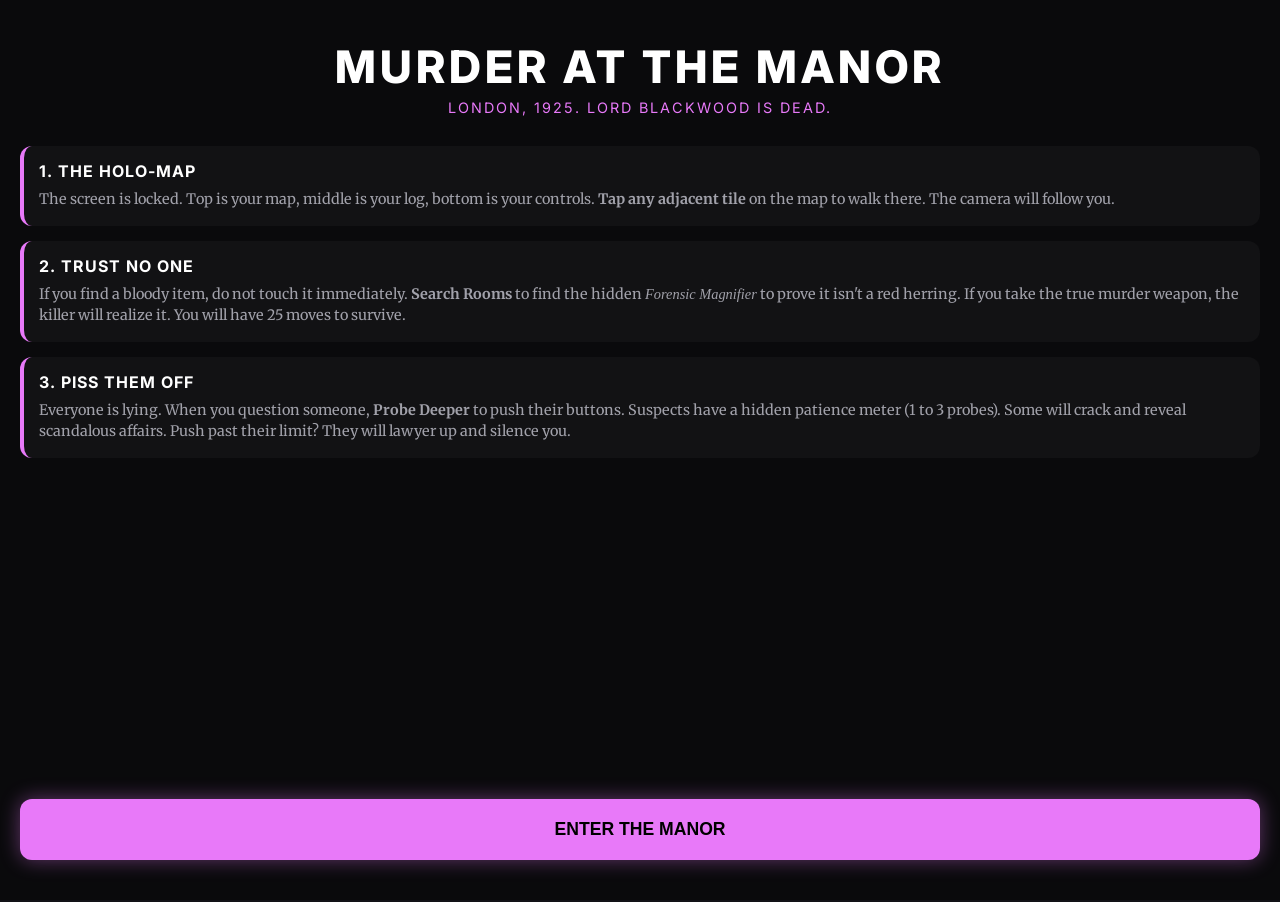
==== commit 53cf1709: "Add files via upload" ====
--- a/index.html
+++ b/index.html
@@ -1,9 +1,9 @@
-<!DOCTYPE html>
+ <!DOCTYPE html>
 <html lang="en">
 <head>
     <meta charset="UTF-8">
     <meta name="viewport" content="width=device-width, initial-scale=1.0, maximum-scale=1.0, user-scalable=no">
-    <title>Sleuth: Glamour & Gore</title>
+    <title>Sleuth: Murder at the Manor</title>
     
     <link rel="preconnect" href="https://fonts.googleapis.com">
     <link rel="preconnect" href="https://fonts.gstatic.com" crossorigin>
@@ -12,154 +12,134 @@
     <style>
         :root {
             --bg-color: #0A0A0C; 
-            --panel-bg: rgba(20, 20, 24, 0.9); 
+            --panel-bg: #121216; 
             --text-main: #E4E4E7; 
             --text-muted: #A1A1AA;
-            --accent-blue: #E879F9; /* Neon Purple/Pink */
+            --accent-blue: #E879F9; /* Keeping the sexy neon/magenta vibe */
             --accent-glow: rgba(232, 121, 249, 0.4);
             --danger-red: #F43F5E;
-            --danger-glow: rgba(244, 63, 94, 0.4);
             --warning-yellow: #FBBF24;
             --success-green: #34D399;
             
             --font-ui: 'Inter', sans-serif;
             --font-story: 'Merriweather', serif;
             --font-sys: 'Fira Code', monospace;
-        }
-
+
+            --tile-size: 50px; 
+        }
+
+        /* --- STRICT FLEXBOX LAYOUT --- */
         body {
             background-color: var(--bg-color); color: var(--text-main); font-family: var(--font-story);
-            margin: 0; display: flex; justify-content: center; height: 100vh; height: 100dvh; 
-            overflow: hidden; touch-action: none; transition: box-shadow 0.5s ease;
-        }
-
-        body.jeopardy-active { animation: pulse-red 1.5s infinite ease-in-out; }
+            margin: 0; display: flex; flex-direction: column; height: 100vh; height: 100dvh; 
+            overflow: hidden; touch-action: manipulation; user-select: none;
+        }
+
+        body.jeopardy-active { animation: pulse-red 1.2s infinite ease-in-out; }
         @keyframes pulse-red {
-            0%, 100% { box-shadow: inset 0 0 20px var(--danger-glow); }
-            50% { box-shadow: inset 0 0 80px rgba(244, 63, 94, 0.6); }
-        }
-
-        #game-container { width: 100%; max-width: 600px; display: flex; flex-direction: column; height: 100%; position: relative; }
-
-        /* --- Fullscreen Overlays (Menu, Tutorial, End Screen) --- */
+            0%, 100% { box-shadow: inset 0 0 30px rgba(244, 63, 94, 0.1); }
+            50% { box-shadow: inset 0 0 100px rgba(244, 63, 94, 0.6); }
+        }
+
+        #camera-viewport { flex: 0 0 40%; position: relative; overflow: hidden; background: #050508; border-bottom: 2px solid rgba(232, 121, 249, 0.2); }
+        #output { flex: 0 0 40%; overflow-y: auto; padding: 20px; font-size: 15px; line-height: 1.8; scroll-behavior: smooth; background: var(--bg-color); box-sizing: border-box; }
+        #ui-panel { flex: 0 0 20%; background: var(--panel-bg); padding: 10px 15px; box-sizing: border-box; border-top: 1px solid rgba(255, 255, 255, 0.05); overflow-y: auto;}
+
+        /* --- Fullscreen Overlays --- */
         .fullscreen-overlay {
             position: absolute; top: 0; left: 0; width: 100%; height: 100%; background: var(--bg-color);
-            z-index: 100; display: flex; flex-direction: column; padding: 40px 20px; box-sizing: border-box;
+            z-index: 1000; display: flex; flex-direction: column; padding: 40px 20px; box-sizing: border-box;
             overflow-y: auto; font-family: var(--font-ui); transition: opacity 0.4s ease;
         }
         .hidden { display: none !important; opacity: 0; pointer-events: none; }
 
-        .menu-title { font-size: 2.5em; font-weight: 800; color: #fff; text-align: center; margin-bottom: 5px; letter-spacing: 4px; text-shadow: 0 0 20px var(--accent-glow);}
-        .menu-subtitle { text-align: center; color: var(--accent-blue); font-size: 1em; margin-bottom: 40px; letter-spacing: 2px; text-transform: uppercase;}
-        
-        .theme-select { display: flex; flex-direction: column; gap: 12px; margin-bottom: 20px; }
-        .theme-btn {
-            background: rgba(255,255,255,0.03); border: 1px solid rgba(255,255,255,0.1); color: #fff;
-            padding: 18px; border-radius: 12px; font-weight: 600; cursor: pointer; transition: all 0.2s;
-            text-align: left; display: flex; justify-content: space-between; align-items: center; font-size: 1em;
-        }
-        .theme-btn.active { background: rgba(232, 121, 249, 0.1); border-color: var(--accent-blue); color: var(--accent-blue); box-shadow: 0 0 15px var(--accent-glow);}
+        .menu-title { font-size: 2.8em; font-weight: 800; color: #fff; text-align: center; margin-bottom: 5px; letter-spacing: 4px; text-shadow: 0 0 20px var(--accent-glow);}
+        .menu-subtitle { text-align: center; color: var(--accent-blue); font-size: 0.9em; margin-bottom: 30px; letter-spacing: 2px; text-transform: uppercase;}
         
         .primary-btn { background: var(--accent-blue); color: #000; font-size: 1.1em; font-weight: 800; padding: 20px; border: none; border-radius: 12px; cursor: pointer; text-transform: uppercase; margin-top: auto; box-shadow: 0 0 20px var(--accent-glow); transition: transform 0.1s;}
         .primary-btn:active { transform: scale(0.96); }
 
-        /* Tutorial Specifics */
-        .tut-block { margin-bottom: 20px; background: rgba(255,255,255,0.03); padding: 20px; border-radius: 12px; border-left: 4px solid var(--accent-blue);}
-        .tut-block h3 { color: #fff; margin: 0 0 10px 0; font-size: 1.1em; text-transform: uppercase; letter-spacing: 1px;}
-        .tut-block p { color: var(--text-muted); margin: 0; font-size: 0.95em; line-height: 1.5; font-family: var(--font-story);}
-
-        /* End Screen Specifics */
+        .tut-block { margin-bottom: 15px; background: rgba(255,255,255,0.03); padding: 15px; border-radius: 12px; border-left: 4px solid var(--accent-blue);}
+        .tut-block h3 { color: #fff; margin: 0 0 8px 0; font-size: 1em; text-transform: uppercase; letter-spacing: 1px;}
+        .tut-block p { color: var(--text-muted); margin: 0; font-size: 0.9em; line-height: 1.5; font-family: var(--font-story);}
+
         #end-title { font-size: 3em; font-weight: 800; text-align: center; margin-bottom: 10px; text-transform: uppercase; }
         #end-desc { text-align: center; font-family: var(--font-story); font-size: 1.1em; line-height: 1.6; color: var(--text-muted); margin-bottom: 30px;}
         .stat-box { background: rgba(0,0,0,0.5); border: 1px solid rgba(255,255,255,0.1); border-radius: 12px; padding: 20px; text-align: center; margin-bottom: 20px;}
         .stat-val { font-size: 2.5em; font-weight: 800; color: #fff; font-family: var(--font-sys); margin: 10px 0;}
         .stat-label { color: var(--accent-blue); text-transform: uppercase; letter-spacing: 2px; font-size: 0.8em; font-weight: 700;}
 
-        /* --- Graphics --- */
-        #viewport {
-            background: #000; border-bottom: 1px solid rgba(255, 255, 255, 0.05); display: flex;
-            justify-content: center; align-items: center; position: relative; z-index: 10;
-            width: 100%; aspect-ratio: 1 / 1; max-height: 55vh; overflow: hidden;
-        }
-        canvas { width: 100%; height: 100%; object-fit: contain; }
+        /* --- THE HOLO-MAP --- */
+        #world-map { position: absolute; top: 0; left: 0; width: calc(15 * var(--tile-size)); height: calc(15 * var(--tile-size)); transition: transform 0.3s cubic-bezier(0.25, 1, 0.5, 1); }
+        .tile { position: absolute; width: var(--tile-size); height: var(--tile-size); box-sizing: border-box; transition: background 0.5s ease, opacity 0.5s ease; }
         
-        #location-hud {
-            position: absolute; top: 15px; left: 15px; background: rgba(10, 10, 12, 0.85); border: 1px solid rgba(255,255,255,0.1);
-            backdrop-filter: blur(8px); padding: 8px 14px; border-radius: 6px; font-family: var(--font-ui); font-size: 0.8em;
-            font-weight: 700; color: var(--text-muted); letter-spacing: 1px; text-transform: uppercase; box-shadow: 0 4px 15px rgba(0,0,0,0.8); pointer-events: none;
-        }
+        .tile-wall { background: #12121A; border: 1px solid #1A1A24; z-index: 1;}
+        .tile-door { background: #0A0A0E; border-bottom: 3px solid rgba(232, 121, 249, 0.3); z-index: 1;}
+        .tile-room { background: #181824; z-index: 1;}
+        .tile-hall { background: #14141E; z-index: 1;}
+        .tile-dot { position: absolute; width: 4px; height: 4px; background: rgba(255,255,255,0.05); border-radius: 50%; top: calc(50% - 2px); left: calc(50% - 2px); }
+
+        .fog-hidden { opacity: 0; pointer-events: none; }
+        .fog-dim { opacity: 0.3; filter: grayscale(100%); }
+        .fog-visible { opacity: 1; }
+        .crime-scene { background: rgba(244, 63, 94, 0.15) !important; box-shadow: inset 0 0 20px rgba(244, 63, 94, 0.4); }
+
+        .entity { position: absolute; width: var(--tile-size); height: var(--tile-size); display: flex; justify-content: center; align-items: center; z-index: 20; transition: transform 0.25s cubic-bezier(0.34, 1.56, 0.64, 1); pointer-events: none; }
+        .player-orb { width: 14px; height: 14px; background: var(--accent-blue); border-radius: 50%; box-shadow: 0 0 15px var(--accent-glow); }
+        .suspect-orb { width: 16px; height: 16px; border-radius: 50%; display: flex; justify-content: center; align-items: center; color: #000; font-family: var(--font-ui); font-size: 10px; font-weight: 800; box-shadow: 0 0 10px rgba(0,0,0,0.6);}
+        .item-orb { width: 8px; height: 8px; background: #fff; border-radius: 50%; box-shadow: 0 0 10px rgba(255,255,255,0.8); }
+
+        #location-hud { position: absolute; top: 15px; left: 15px; background: rgba(10, 10, 12, 0.85); border: 1px solid rgba(255,255,255,0.1); backdrop-filter: blur(8px); padding: 8px 14px; border-radius: 6px; font-family: var(--font-ui); font-size: 0.75em; font-weight: 700; color: var(--text-muted); letter-spacing: 1px; text-transform: uppercase; z-index: 30; pointer-events: none; }
         #location-hud span { color: var(--accent-blue); }
-        
-        #inventory-hud { position: absolute; top: 15px; right: 15px; display: flex; gap: 5px; pointer-events: none;}
-        .inv-icon { font-size: 1.5em; opacity: 0.2; transition: all 0.3s; filter: grayscale(100%);}
-        .inv-icon.active { opacity: 1; filter: none; text-shadow: 0 0 15px var(--accent-glow);}
-
-        /* --- Text Output --- */
-        #output { flex-grow: 1; overflow-y: auto; padding: 20px 20px 40px 20px; font-size: 15px; line-height: 1.8; scroll-behavior: smooth; }
+        #inventory-hud { position: absolute; top: 15px; right: 15px; display: flex; gap: 5px; pointer-events: none; z-index: 30; font-size: 1.5em; opacity: 0.2; transition: all 0.3s; filter: grayscale(100%);}
+        #inventory-hud.active { opacity: 1; filter: none; text-shadow: 0 0 15px var(--accent-glow);}
+
+        /* --- Text Output Styling --- */
         .output-line { margin-bottom: 20px; animation: slideUp 0.3s cubic-bezier(0.16, 1, 0.3, 1) forwards; opacity: 0; transform: translateY(10px); }
         @keyframes slideUp { to { opacity: 1; transform: translateY(0); } }
 
         .system-boot { font-family: var(--font-sys); color: var(--accent-blue); font-size: 0.85em; text-transform: uppercase; letter-spacing: 1px;}
-        .system-msg { font-family: var(--font-ui); color: var(--text-muted); font-size: 0.9em; }
         .danger-msg { font-family: var(--font-ui); color: var(--danger-red); font-weight: 800; text-transform: uppercase; font-size: 0.85em; letter-spacing: 0.5px;}
         .ambient-msg { color: #84CC16; font-style: italic; font-weight: 300;}
         
-        .ui-card { background: rgba(255, 255, 255, 0.03); border: 1px solid rgba(255, 255, 255, 0.08); border-radius: 12px; padding: 18px; margin-top: 5px; box-shadow: 0 8px 25px rgba(0,0,0,0.3); }
-        .card-header { font-family: var(--font-ui); font-size: 0.75em; text-transform: uppercase; letter-spacing: 1.5px; color: var(--text-muted); margin-bottom: 10px; display: flex; justify-content: space-between; align-items: center; gap: 8px; font-weight: 700;}
+        .ui-card { background: rgba(255, 255, 255, 0.03); border: 1px solid rgba(255, 255, 255, 0.08); border-radius: 12px; padding: 18px; margin-top: 5px; box-shadow: 0 4px 15px rgba(0,0,0,0.3); }
+        .card-header { font-family: var(--font-ui); font-size: 0.75em; text-transform: uppercase; letter-spacing: 1.5px; color: var(--text-muted); margin-bottom: 10px; font-weight: 700;}
         .card-title { font-family: var(--font-story); font-weight: 700; font-size: 1.3em; color: #fff; margin-bottom: 12px; }
-        .card-body { color: var(--text-main); }
         .dialogue-text { font-style: italic; color: #E4E4E7; font-size: 1.05em; line-height: 1.6;}
         
         /* --- Action Controls --- */
-        #ui-panel { background: var(--panel-bg); backdrop-filter: blur(20px); -webkit-backdrop-filter: blur(20px); border-top: 1px solid rgba(255, 255, 255, 0.1); padding: 15px 20px; z-index: 10; padding-bottom: calc(15px + env(safe-area-inset-bottom)); }
-        
-        .action-btns { display: grid; grid-template-columns: repeat(3, 1fr); gap: 12px; }
+        .action-btns { display: grid; grid-template-columns: repeat(3, 1fr); gap: 10px; height: 100%; align-content: center;}
         .action-btns button { 
             background: rgba(232, 121, 249, 0.05); color: var(--accent-blue); border: 1px solid rgba(232, 121, 249, 0.3); 
-            padding: 16px 8px; font-family: var(--font-ui); font-size: 12px; font-weight: 700; letter-spacing: 0.5px; 
-            text-transform: uppercase; cursor: pointer; transition: all 0.2s cubic-bezier(0.4, 0, 0.2, 1); 
-            border-radius: 8px; display: flex; align-items: center; justify-content: center; text-align: center; line-height: 1.3;
+            padding: 14px 6px; font-family: var(--font-ui); font-size: 11px; font-weight: 700; letter-spacing: 0.5px; 
+            text-transform: uppercase; cursor: pointer; transition: all 0.2s; border-radius: 8px; line-height: 1.2;
         }
         .action-btns button:active { transform: scale(0.95); background: var(--accent-blue); color: #000; }
         .action-btns button.danger-btn { color: var(--danger-red); border-color: rgba(244, 63, 94, 0.4); background: rgba(244, 63, 94, 0.05); }
         .action-btns button.danger-btn:active { background: var(--danger-red); color: #fff; box-shadow: 0 0 20px var(--danger-glow); }
         .action-btns button.warning-btn { color: var(--warning-yellow); border-color: rgba(251, 191, 36, 0.4); background: rgba(251, 191, 36, 0.05); }
-        .action-btns button.full-width { grid-column: span 3; padding: 20px 10px; font-size: 14px;}
+        .action-btns button.full-width { grid-column: span 3; font-size: 13px;}
         .action-btns button.half-width { grid-column: span 2; }
-
-        .hint-text { font-family: var(--font-ui); font-size: 0.7em; color: #666; text-align: center; margin-top: 10px; text-transform: uppercase; letter-spacing: 1px;}
     </style>
 </head>
 <body>
 
-    <div id="main-menu" class="fullscreen-overlay">
-        <div class="menu-title">SLEUTH</div>
-        <div class="menu-subtitle">GAME OF THE YEAR EDITION</div>
-        <div class="theme-select" id="theme-options">
-            <button class="theme-btn active" data-theme="tech">Silicon Valley Sin <span>✓</span></button>
-            <button class="theme-btn" data-theme="classic">Aristocratic Affairs <span></span></button>
-            <button class="theme-btn" data-theme="hollywood">Red Carpet Homicide <span></span></button>
-        </div>
-        <button id="btn-to-tutorial" class="primary-btn">Initialize Case</button>
-    </div>
-
-    <div id="tutorial-screen" class="fullscreen-overlay hidden">
-        <div class="menu-title" style="font-size: 1.8em; text-shadow:none;">DETECTIVE BRIEFING</div>
-        <div class="menu-subtitle">Listen up, Gumshoe.</div>
-        
+    <div id="tutorial-screen" class="fullscreen-overlay">
+        <div class="menu-title" style="text-shadow:none;">MURDER AT THE MANOR</div>
+        <div class="menu-subtitle">London, 1925. Lord Blackwood is Dead.</div>
         <div class="tut-block">
-            <h3>1. Movement is Modern</h3>
-            <p>We fired the guy who made the clunky D-Pad. To move through the mansion, literally just <b>SWIPE</b> your thumb across the map, or tap the adjacent room you want to enter.</p>
+            <h3>1. The Holo-Map</h3>
+            <p>The screen is locked. Top is your map, middle is your log, bottom is your controls. <b>Tap any adjacent tile</b> on the map to walk there. The camera will follow you.</p>
         </div>
         <div class="tut-block">
-            <h3>2. Trust Nothing</h3>
-            <p>If you find a bloody item, don't bag it immediately like a rookie. You need to <b>Search Rooms</b> until you find the hidden <i>Forensic Magnifier</i> to prove it isn't a red herring. If you take the real weapon, the killer will realize it and hunt you down. You will have 25 moves to survive.</p>
+            <h3>2. Trust No One</h3>
+            <p>If you find a bloody item, do not touch it immediately. <b>Search Rooms</b> to find the hidden <i>Forensic Magnifier</i> to prove it isn't a red herring. If you take the true murder weapon, the killer will realize it. You will have 25 moves to survive.</p>
         </div>
         <div class="tut-block">
-            <h3>3. Piss People Off (Carefully)</h3>
-            <p>Everyone lies. When you interrogate someone, <b>Probe Deeper</b> to make them sweat. They will get defensive, and eventually, they will crack and reveal their secret affairs. But probe a fourth time? They will legally ruin you and stop talking forever.</p>
+            <h3>3. Piss Them Off</h3>
+            <p>Everyone is lying. When you question someone, <b>Probe Deeper</b> to push their buttons. Suspects have a hidden patience meter (1 to 3 probes). Some will crack and reveal scandalous affairs. Push past their limit? They will lawyer up and silence you.</p>
         </div>
-        <button id="btn-start-game" class="primary-btn">Drop Me In</button>
+        <button id="btn-start-game" class="primary-btn">Enter The Manor</button>
     </div>
 
     <div id="end-screen" class="fullscreen-overlay hidden">
@@ -173,17 +153,16 @@
         <button id="btn-restart" class="primary-btn">Take Another Case</button>
     </div>
 
-    <div id="game-container">
-        <div id="viewport">
-            <div id="location-hud">LOC: <span id="loc-name">Corridor</span></div>
-            <div id="inventory-hud"><span id="inv-mag" class="inv-icon" title="Magnifying Glass">🔍</span></div>
-            <canvas id="gameCanvas" width="400" height="400"></canvas>
-        </div>
-        <div id="output"></div>
-        <div id="ui-panel">
-            <div class="action-btns" id="dynamic-actions"></div>
-            <div class="hint-text">Swipe map or tap adjacent tile to move</div>
-        </div>
+    <div id="camera-viewport">
+        <div id="location-hud">LOC: <span id="loc-name">Corridor</span></div>
+        <div id="inventory-hud" title="Magnifying Glass">🔍</div>
+        <div id="world-map"></div>
+    </div>
+    
+    <div id="output"></div>
+    
+    <div id="ui-panel">
+        <div class="action-btns" id="dynamic-actions"></div>
     </div>
 
     <script>
@@ -201,89 +180,100 @@
             const osc = audioCtx.createOscillator();
             const gainNode = audioCtx.createGain();
             osc.connect(gainNode); gainNode.connect(audioCtx.destination);
-            
-            osc.type = 'sine';
-            osc.frequency.setValueAtTime(45, audioCtx.currentTime); 
+            osc.type = 'sine'; osc.frequency.setValueAtTime(45, audioCtx.currentTime); 
             osc.frequency.exponentialRampToValueAtTime(10, audioCtx.currentTime + 0.4);
-            
             gainNode.gain.setValueAtTime(0, audioCtx.currentTime);
             gainNode.gain.linearRampToValueAtTime(0.9, audioCtx.currentTime + 0.1);
             gainNode.gain.exponentialRampToValueAtTime(0.01, audioCtx.currentTime + 0.4);
-            
             osc.start(); osc.stop(audioCtx.currentTime + 0.4);
         }
 
-        // --- GLAMOROUS THEME SCRIPTS ---
-        const themes = {
-            tech: {
-                victim: "Silas Vance",
-                rooms: {
-                    '1': { name: "Deprivation Tank", desc: "A sleek pod glows ominously. Smells like salt and massive ego." },
-                    '2': { name: "VR Pleasure Dome", desc: "Plush velvet cushions. Tangled haptic suits lie abandoned." },
-                    '3': { name: "Micro-Dosing Kitchen", desc: "A sterile marble island covered in unlabeled tinctures." },
-                    '4': { name: "Polycule Lounge", desc: "An impossibly large sofa. Empty champagne flutes everywhere." },
-                    '5': { name: "Bio-Hacking Lab", desc: "Centrifuges and illegal serums sit under bright lights." },
-                    '6': { name: "Zen Garden", desc: "Bonsai trees and perfectly raked sand. Deeply unsettling." },
-                    '7': { name: "Crypto Cave", desc: "Monitors display endlessly plummeting red financial graphs." },
-                    '8': { name: "Master Boudoir", desc: "Black silk sheets tossed violently aside." },
-                    '9': { name: "Showroom Garage", desc: "Echoing acoustics bounce off matte-black hypercars." }
-                },
-                items: [
-                    { name: "Vintage Katana", desc: "A ridiculously overpriced mall-ninja sword." },
-                    { name: "Solid Gold Ledger", desc: "A gaudy cold-storage crypto wallet." },
-                    { name: "Chef's Cleaver", desc: "A massive, terrifying culinary knife." },
-                    { name: "Shattered VR Headset", desc: "Jagged glass and plastic. Someone was incredibly angry." },
-                    { name: "Lead Bonsai Pot", desc: "Solid lead to 'block the 5G'. Impossibly heavy." }
+        // --- BESPOKE 1920s SCRIPT & DATA ---
+        const theme = {
+            victim: "Lord Reginald Blackwood",
+            rooms: { 
+                '1':{name:"Grand Hall",desc:"A sweeping mahogany staircase. Suits of armor cast long shadows."}, 
+                '2':{name:"Library",desc:"Dusty leather-bound tomes and the heavy scent of brandy and illicit affairs."}, 
+                '3':{name:"Kitchens",desc:"Copper pots hang above a massive iron stove. The fire has died down to embers."}, 
+                '4':{name:"Conservatory",desc:"Overgrown exotic ferns choke the glass room. It's dreadfully humid."}, 
+                '5':{name:"Billiard Room",desc:"A green baize table. Expensive cigar ash is scattered carelessly on the floor."}, 
+                '6':{name:"Smoking Room",desc:"Thick velvet curtains and the stale scent of Cuban cigars and secrets."}, 
+                '7':{name:"Dining Room",desc:"A long table set for twelve. The crystal gleams menacingly in the dark."}, 
+                '8':{name:"Master Bedroom",desc:"An opulent four-poster bed. A wall safe in the corner is hanging open."}, 
+                '9':{name:"Wine Cellar",desc:"Damp, pitch-black, and freezing cold. A perfect place to hide a body."} 
+            },
+            items: [
+                {name:"Silver Letter Opener",desc:"Exceptionally sharp. Bears the Blackwood family crest."},
+                {name:"Fireplace Poker",desc:"Solid wrought iron. Brutal, heavy, and stained with soot."},
+                {name:"Hunting Knife",desc:"A serrated blade stolen from the east wing armory."},
+                {name:"Marble Bust",desc:"A remarkably heavy sculpture of a forgotten, ugly ancestor."},
+                {name:"Braided Silk Scarf",desc:"An elegant fabric. Pulled taut, it's a deadly garrote."}
+            ],
+            ambient: ["A grandfather clock ticks loudly in the silence.", "A cold draft howls down the corridor, rattling the frames.", "You catch the faint scent of pipe tobacco and cheap perfume.", "A floorboard groans beneath your weight."]
+        };
+
+        // Deep Dialogue Trees for every character
+        const characterScripts = {
+            Eleanor: {
+                char: 'E', color: '#E879F9', role: "The Black Widow",
+                base: "Lord Blackwood has perished? How terribly... convenient. The man couldn't pleasure a widow if he came with a diagram. ALIBI_INSERT",
+                pushbacks: [
+                    "Are you interrogating me, Detective, or flirting? Because both are exhausting.",
+                    "Careful. My lawyers are much sharper than you are.",
+                    "You're making me sweat, and this silk is entirely dry-clean only."
                 ],
-                suspects: [
-                    { name: "Julian", char: 'J', color: '#FBBF24' }, { name: "Harper", char: 'H', color: '#E879F9' }, { name: "Elias", char: 'E', color: '#34D399' }, { name: "Aria", char: 'A', color: '#60A5FA' }, { name: "Marcus", char: 'M', color: '#F87171' }
+                secret: "Fine! I wasn't alone! ALIBI_INSERT It was a sordid little affair, but entirely necessary for my sanity. Keep it out of the papers!",
+                defend: "I swear on my rapidly expanding inheritance, I have told you the absolute truth!",
+                clam: "I am a grieving widow! I shall not be harassed by the hired help. Speak to my solicitor!"
+            },
+            Fitz: {
+                char: 'F', color: '#FBBF24', role: "The War Buddy",
+                base: "Reginald? Dead?! Blasted shame. Good man, terrible at cards. ALIBI_INSERT",
+                pushbacks: [
+                    "Now see here, you insolent pup! I served in the Somme!",
+                    "You're barking up the wrong tree, Detective. Have a gin and calm down.",
+                    "Watch your tone! I could have you court-martialed for this!"
                 ],
-                dialogueTemplate: {
-                    0: "Darling, please. The man was a bore in the boardroom and a disappointment in the bedroom. I was busy elsewhere. ALIBI_INSERT",
-                    1: "My, my, Detective. Are you always this pushy? You're making me sweat, and this silk is dry-clean only. Look, I might have omitted a tiny detail...",
-                    2_secret: "Fine! You broke me! I wasn't alone. ALIBI_INSERT Are you happy now? Keep it out of the tabloids!",
-                    2_normal: "I swear on my offshore trust fund, I've told you the absolute truth! Now be a good detective and go bother someone else.",
-                    3: "I'm done playing your little games. My lawyer charges $2000 an hour and he's on speed dial. Ta-ta."
-                },
-                ambient: ["You hear a faint, synthetic moan from the smart-speakers.", "The floorboards creak under the weight of excessive wealth.", "You step on a crushed vape pen."]
+                secret: "Blast it all! Alright, I lied! ALIBI_INSERT It's shameful, I know. A momentary lapse in judgment!",
+                defend: "On my honor as an officer and a gentleman, my story is the gospel truth!",
+                clam: "Enough! You are a scoundrel and a cad! I refuse to say another word without a magistrate present!"
             },
-            classic: {
-                victim: "Lord Blackwood",
-                rooms: { '1':{name:"Grand Hall",desc:"A sweeping mahogany staircase."}, '2':{name:"Library",desc:"Dusty tomes and the scent of illicit affairs."}, '3':{name:"Kitchens",desc:"Copper pots hang above a massive stove."}, '4':{name:"Conservatory",desc:"Overgrown exotic ferns. It's dreadfully humid."}, '5':{name:"Billiard Room",desc:"A green baize table. Cigar ash is scattered carelessly."}, '6':{name:"Smoking Room",desc:"Thick velvet curtains and Cuban cigars."}, '7':{name:"Dining Room",desc:"A long table. The crystal gleams in the dark."}, '8':{name:"Master Bedroom",desc:"An opulent bed. A safe in the corner is hanging open."}, '9':{name:"Wine Cellar",desc:"Damp, dark, and freezing cold."} },
-                items: [{name:"Silver Letter Opener",desc:"Exceptionally sharp."},{name:"Fireplace Poker",desc:"Solid wrought iron. Brutal."},{name:"Hunting Knife",desc:"A serrated blade from the armory."},{name:"Marble Bust",desc:"A remarkably heavy sculpture."},{name:"Braided Silk Scarf",desc:"Pulled taut, it's deadly."}],
-                suspects: [ {name:"Eleanor", char:'E', color:'#60A5FA'}, {name:"Col. Fitz", char:'C', color:'#FBBF24'}, {name:"Marigold", char:'M', color:'#E879F9'}, {name:"Arthur", char:'A', color:'#34D399'}, {name:"Jeeves", char:'J', color:'#A1A1AA'} ],
-                dialogueTemplate: {
-                    0: "The Lord has perished? How dreadful. Though, the man couldn't pleasure a widow if he came with instructions. ALIBI_INSERT",
-                    1: "Detective! It is highly improper for you to press a person of my standing so firmly! Though... I suppose I do have a confession.",
-                    2_secret: "Heavens above! If you must know my shame... ALIBI_INSERT Please, my reputation will be ruined!",
-                    2_normal: "On my family's honor, I was exactly where I stated! I shall not be interrogated like a common footpad!",
-                    3: "I shall have you thrown off the estate immediately! Good day to you!"
-                },
-                ambient: ["A grandfather clock ticks loudly.", "A cold draft howls down the corridor.", "You catch the faint scent of pipe tobacco."]
+            Marigold: {
+                char: 'M', color: '#00E6FF', role: "The Heiress",
+                base: "Uncle Reggie is dead? Good heavens, does this mean the reading of the will is moved up? ALIBI_INSERT",
+                pushbacks: [
+                    "Oh, don't look at me like that. It's just a little laudanum. For my nerves.",
+                    "You're awfully intense. Has anyone ever told you that you frown too much?",
+                    "If you're going to accuse me of murder, at least buy me a drink first."
+                ],
+                secret: "Ugh, you are relentless! Fine! ALIBI_INSERT It was a dreadful mistake, but terribly thrilling.",
+                defend: "I am entirely innocent! And offended you would think my hands are strong enough to kill anyone!",
+                clam: "You are an utter bore. Daddy will hear about this harassment. Goodbye."
             },
-            hollywood: {
-                victim: "Rex Sterling",
-                rooms: { '1':{name:"Champagne Grotto",desc:"An infinity pool with a hidden cave."}, '2':{name:"Screening Room",desc:"No one would hear a scream in here."}, '3':{name:"Chef's Kitchen",desc:"Acres of white marble. Nobody cooks here."}, '4':{name:"Sunken Lounge",desc:"Empty martini glasses everywhere."}, '5':{name:"Yoga Studio",desc:"Mirrored walls. Smells of highly expensive sweat."}, '6':{name:"Wine Vault",desc:"A glass-enclosed room of liquid wealth."}, '7':{name:"Glam Room",desc:"White powder is dusted across the vanity counter."}, '8':{name:"Master Suite",desc:"The silk sheets are violently tossed aside."}, '9':{name:"Six-Car Garage",desc:"Pristine showroom. The hum of a charger is the only sound."} },
-                items: [{name:"Golden Statuette",desc:"An Academy Award. It weighs 8 pounds."},{name:"Smashed Bottle",desc:"Jagged green glass from a vintage."}, {name:"Prop Sword",desc:"From a fantasy blockbuster. Alarmingly sharp."},{name:"Decorative Dagger",desc:"A sharp prop from a vanity project."}, {name:"Platinum Trophy",desc:"A music industry award with sharp edges."}],
-                suspects: [ {name:"Chase", char:'C', color:'#60A5FA'}, {name:"Chloe", char:'H', color:'#E879F9'}, {name:"Damien", char:'D', color:'#FBBF24'}, {name:"Sloane", char:'S', color:'#34D399'}, {name:"Jax", char:'J', color:'#F87171'} ],
-                dialogueTemplate: {
-                    0: "Rex was a sweaty pig who promised leading roles and delivered trauma. I was busy being fabulous. ALIBI_INSERT",
-                    1: "You're kind of cute when you're aggressive. Look, Hollywood is all smoke and mirrors, baby. Maybe I wasn't entirely truthful...",
-                    2_secret: "Ugh! Fine! ALIBI_INSERT Just keep it off TMZ, okay?",
-                    2_normal: "I'm a terrible actor, so you know I'm telling the truth right now! I was exactly where I said!",
-                    3: "My publicist is going to ruin you. Get out of my eyeline before I call security."
-                },
-                ambient: ["You hear a helicopter circling over the hills.", "A paparazzi flash goes off outside.", "You smell expensive perfume and cheap lies."]
-            }
-        };
-
-        // --- GAME STATE ---
-        const config = {
-            tileSize: 26.66, // 400 / 15
-            hasWeapon: false, hasMagnifier: false, magnifierRoomId: '',
-            awaitingWeaponChoice: null, interrogationTarget: null, jeopardyTimer: -1,
-            murderRoomId: '', crimeSceneFound: false, isGathered: false, gameOver: false,
-            roomExamines: {}, startTime: 0, animFrameId: null
+            Arthur: {
+                char: 'A', color: '#00FF88', role: "The Nephew",
+                base: "Dead? Truly? Oh God. The bookies are going to kill me. I mean... what a tragedy. ALIBI_INSERT",
+                pushbacks: [
+                    "Look, I owed him money, yes. Everyone owed him money! That doesn't make me a killer!",
+                    "You're sweating, Detective. Or is that me? I think it's me.",
+                    "Please, you have to believe me! I faint at the sight of blood!"
+                ],
+                secret: "Okay, okay! I confess to the lie! ALIBI_INSERT We were desperate, alright?! Please don't tell the police!",
+                defend: "I swear on my mother's grave, I was exactly where I said I was! I didn't touch him!",
+                clam: "I want a lawyer. Now. I'm not saying another word to you."
+            },
+            Jeeves: {
+                char: 'J', color: '#A1A1AA', role: "The Valet",
+                base: "The Master has been dispatched? Very good, sir. I shall cancel his morning tea. ALIBI_INSERT",
+                pushbacks: [
+                    "I merely observe, sir. It is not my place to murder the employer.",
+                    "If I may, sir, your line of questioning is becoming somewhat repetitive.",
+                    "I have cleaned up many of the Master's messes, but never his corpse."
+                ],
+                secret: "If you must press the issue, sir... ALIBI_INSERT A highly improper fraternization, I admit. I shall hand in my resignation immediately.",
+                defend: "I have provided you with my factual whereabouts, sir. I have nothing to hide.",
+                clam: "I believe this conversation has concluded. I must return to my duties. Good evening, sir."
+            }
         };
 
         const mapLayout = [
@@ -304,53 +294,49 @@
             "WWWWWWWWWWWWWWW"
         ];
 
-        let player = { x: 7, y: 10, drawX: 7 * 26.66, drawY: 10 * 26.66 }; 
-        let suspects = []; let items = []; let currentThemeData = null;
-
-        // --- MENU LOGIC ---
-        document.querySelectorAll('.theme-btn').forEach(btn => {
-            btn.addEventListener('click', (e) => {
-                document.querySelectorAll('.theme-btn').forEach(b => { b.classList.remove('active'); b.querySelector('span').innerText = ''; });
-                e.currentTarget.classList.add('active'); e.currentTarget.querySelector('span').innerText = '✓';
-            });
-        });
-
-        document.getElementById('btn-to-tutorial').addEventListener('click', () => {
+        // --- GAME STATE ---
+        const config = {
+            hasWeapon: false, hasMagnifier: false, magnifierRoomId: '',
+            awaitingWeaponChoice: null, interrogationTarget: null, jeopardyTimer: -1,
+            murderRoomId: '', crimeSceneFound: false, isGathered: false, gameOver: false,
+            roomExamines: {}, startTime: 0
+        };
+
+        let player = { x: 7, y: 10, dom: null }; 
+        let suspects = []; let items = []; let tiles = [];
+
+        // --- INIT & MENU ---
+        document.getElementById('btn-start-game').addEventListener('click', () => {
             initAudio();
-            document.getElementById('main-menu').classList.add('hidden');
-            document.getElementById('tutorial-screen').classList.remove('hidden');
-        });
-
-        document.getElementById('btn-start-game').addEventListener('click', () => {
-            let selectedBtn = document.querySelector('.theme-btn.active');
-            currentThemeData = JSON.parse(JSON.stringify(themes[selectedBtn.dataset.theme])); 
             document.getElementById('tutorial-screen').classList.add('hidden');
             initGame();
         });
 
         document.getElementById('btn-restart').addEventListener('click', () => {
             document.getElementById('end-screen').classList.add('hidden');
-            document.getElementById('main-menu').classList.remove('hidden');
-            if (config.animFrameId) cancelAnimationFrame(config.animFrameId);
+            initGame();
         });
 
-        // --- CORE GAME INITIALIZATION ---
         function initGame() {
-            // Reset state
             config.hasWeapon = false; config.hasMagnifier = false; config.isGathered = false; config.gameOver = false;
             config.jeopardyTimer = -1; config.awaitingWeaponChoice = null; config.interrogationTarget = null; config.crimeSceneFound = false;
             config.roomExamines = { '1':0, '2':0, '3':0, '4':0, '5':0, '6':0, '7':0, '8':0, '9':0 };
             document.getElementById('inv-mag').classList.remove('active');
             document.body.classList.remove('jeopardy-active');
             document.getElementById('output').innerHTML = '';
-            player = { x: 7, y: 10, drawX: 7 * 26.66, drawY: 10 * 26.66 };
-            items = [];
             config.startTime = Date.now();
-
-            let rawSuspects = currentThemeData.suspects.sort(() => 0.5 - Math.random());
-            suspects = rawSuspects.map(s => ({ ...s, stage: 0, isMurderer: false, hasSecret: false, x:0, y:0, drawX:0, drawY:0 }));
+            
+            player.x = 7; player.y = 10;
+
+            // Generate Suspects & Assign Roles
+            let rawKeys = Object.keys(characterScripts).sort(() => 0.5 - Math.random());
+            suspects = rawKeys.map(key => ({ 
+                name: key, ...characterScripts[key], 
+                isMurderer: false, hasSecret: false, x:0, y:0, dom: null, 
+                patience: Math.floor(Math.random() * 3) + 1, probes: 0, clammed: false 
+            }));
+            
             suspects[0].isMurderer = true;
-
             const innocents = suspects.filter(s => !s.isMurderer);
             const pair1 = innocents[0], pair2 = innocents[1], secretHolder = innocents[2], alone2 = innocents[3];
             secretHolder.hasSecret = true; 
@@ -359,40 +345,36 @@
             let roomPair = availableRooms[0], roomSecretFake = availableRooms[1], roomSecretTrue = availableRooms[2], roomAlone2 = availableRooms[3];
             config.murderRoomId = availableRooms[4]; config.magnifierRoomId = availableRooms[5];
 
-            // 3-STAGE ALIBI GENERATION
-            pair1.alibi = `I was tucked away in the ${currentThemeData.rooms[roomPair].name} with ${pair2.name}.`;
-            pair2.alibi = `I was absolutely trapped in the ${currentThemeData.rooms[roomPair].name}. ${pair1.name} and I didn't leave once.`;
-            alone2.alibi = `I was hiding from everyone in the ${currentThemeData.rooms[roomAlone2].name}. Completely by myself.`;
-
-            secretHolder.alibi = `I was in the ${currentThemeData.rooms[roomSecretFake].name}. Just me, completely alone.`;
-            secretHolder.secretAlibi = `I was secretly hooking up with ${alone2.name} in the ${currentThemeData.rooms[roomSecretTrue].name}!`;
-            suspects.find(s => s.isMurderer).alibi = `I was hanging out in the ${currentThemeData.rooms[roomPair].name} with ${pair1.name} and ${pair2.name}.`; 
-
-            suspects.forEach(s => {
-                s.dialogue = {
-                    0: currentThemeData.dialogueTemplate[0].replace("ALIBI_INSERT", `<br><br><span style="color:var(--accent-blue);">"${s.alibi}"</span>`),
-                    1: currentThemeData.dialogueTemplate[1],
-                    2: s.hasSecret ? currentThemeData.dialogueTemplate["2_secret"].replace("ALIBI_INSERT", `<br><br><span style="color:var(--warning-yellow);">"${s.secretAlibi}"</span>`) : currentThemeData.dialogueTemplate["2_normal"],
-                    3: currentThemeData.dialogueTemplate[3]
-                };
-                spawnInRandomValidSpace(s);
-                s.drawX = s.x * config.tileSize; s.drawY = s.y * config.tileSize;
-            });
-            
-            let shuffledItems = currentThemeData.items.sort(() => 0.5 - Math.random()).slice(0, 5);
+            // Build Alibis
+            pair1.alibi = `I was tucked away in the ${theme.rooms[roomPair].name} with ${pair2.name}.`;
+            pair2.alibi = `I was trapped in the ${theme.rooms[roomPair].name}. ${pair1.name} and I didn't leave once.`;
+            alone2.alibi = `I was hiding in the ${theme.rooms[roomAlone2].name}. Completely by myself.`;
+            
+            secretHolder.alibi = `I was in the ${theme.rooms[roomSecretFake].name}. Just me, completely alone.`;
+            secretHolder.secretAlibi = `I was secretly entwined with ${alone2.name} in the ${theme.rooms[roomSecretTrue].name}!`;
+            
+            suspects.find(s => s.isMurderer).alibi = `I was hanging out in the ${theme.rooms[roomPair].name} with ${pair1.name} and ${pair2.name}.`; 
+
+            // Spawn
+            suspects.forEach(s => spawnInRandomValidSpace(s));
+            
+            items = [];
+            let shuffledItems = theme.items.sort(() => 0.5 - Math.random()).slice(0, 5);
             shuffledItems.forEach((itemObj, i) => {
-                let item = { ...itemObj, isWeapon: false, isRedHerring: false, isBloody: false, x:0, y:0 };
+                let item = { ...itemObj, isWeapon: false, isRedHerring: false, isBloody: false, x:0, y:0, dom: null };
                 if (i === 0) { item.isWeapon = true; item.isBloody = true; } 
                 if (i === 1) { item.isRedHerring = true; item.isBloody = true; } 
                 spawnInRandomValidSpace(item); items.push(item);
             });
 
-            printText(`<div class="system-boot">>>> SYSTEM ACTIVE. CASE: ${currentThemeData.victim.toUpperCase()}</div>
-                <div class="ui-card"><div class="card-header"><span style="display:inline-block; width:8px; height:8px; background:var(--danger-red); border-radius:50%;"></span> Directive</div>
-                <div class="card-title">Homicide Investigation</div>
-                <div class="card-body" style="font-size: 0.9em;">Swipe map to move. The clock is ticking.</div></div>`);
-            
-            updateLocationHUD(); config.animFrameId = requestAnimationFrame(gameLoop); updateUI();
+            buildDOMMap();
+            updateCameraAndFog();
+            updateLocationHUD();
+            updateUI();
+
+            printText(`<div class="system-boot">>>> SYSTEM BOOT. HOLO-MAP ONLINE.<br>>>> CASE: ${theme.victim.toUpperCase()}</div>
+                <div class="ui-card"><div class="card-header"><span style="display:inline-block; width:8px; height:8px; background:var(--danger-red); border-radius:50%;"></span> Homicide Directive</div>
+                <div class="card-body" style="font-size: 0.9em;">Tap an adjacent tile on the map to walk. Search rooms to uncover the truth. If you find the bloody weapon, the clock starts ticking.</div></div>`);
         }
 
         function spawnInRandomValidSpace(entity) {
@@ -403,139 +385,165 @@
             }
         }
 
-        // --- GRAPHICS & LERPING ---
-        const canvas = document.getElementById('gameCanvas'); const ctx = canvas.getContext('2d');
-        function isVisible(tx, ty) {
-            let dist = Math.hypot(player.x - tx, player.y - ty); if (dist <= 1.5) return true; 
-            let pTile = mapLayout[player.y][player.x]; let tTile = mapLayout[ty][tx];
-            if (pTile >= '1' && pTile <= '9' && pTile === tTile) return true; return false;
-        }
-
-        function gameLoop() {
-            player.drawX = player.drawX + (player.x * config.tileSize - player.drawX) * 0.25;
-            player.drawY = player.drawY + (player.y * config.tileSize - player.drawY) * 0.25;
-            suspects.forEach(s => { s.drawX = s.drawX + (s.x * config.tileSize - s.drawX) * 0.2; s.drawY = s.drawY + (s.y * config.tileSize - s.drawY) * 0.2; });
-            renderMap(); config.animFrameId = requestAnimationFrame(gameLoop);
-        }
-
-        function renderMap() {
-            ctx.fillStyle = '#000'; ctx.fillRect(0, 0, canvas.width, canvas.height);
+        function buildDOMMap() {
+            const worldMap = document.getElementById('world-map');
+            worldMap.innerHTML = ''; tiles = [];
+
             for (let y = 0; y < 15; y++) {
+                tiles[y] = [];
                 for (let x = 0; x < 15; x++) {
-                    let tile = mapLayout[y][x]; let px = x * config.tileSize; let py = y * config.tileSize;
-                    if (tile === 'W') {
-                        ctx.fillStyle = '#111114'; ctx.fillRect(px, py, config.tileSize, config.tileSize);
-                        ctx.strokeStyle = '#222228'; ctx.lineWidth = 1; ctx.strokeRect(px, py, config.tileSize, config.tileSize);
-                    } else if (tile === 'D') {
-                        ctx.fillStyle = '#0A0A0C'; ctx.fillRect(px, py, config.tileSize, config.tileSize);
-                        ctx.fillStyle = 'rgba(232, 121, 249, 0.2)'; ctx.fillRect(px, py + (config.tileSize/2 - 2), config.tileSize, 4);
-                    } else if (tile >= '1' && tile <= '9') {
-                        ctx.fillStyle = '#0F0F12'; ctx.fillRect(px, py, config.tileSize, config.tileSize);
-                        if (tile === config.murderRoomId && config.crimeSceneFound && (isVisible(x,y) || config.isGathered)) {
-                            ctx.fillStyle = 'rgba(244, 63, 94, 0.15)'; ctx.fillRect(px, py, config.tileSize, config.tileSize);
-                        }
-                    } else {
-                        ctx.fillStyle = '#141418'; ctx.fillRect(px, py, config.tileSize, config.tileSize);
-                        ctx.fillStyle = '#2A2A35'; ctx.fillRect(px + (config.tileSize/2 - 1), py + (config.tileSize/2 - 1), 2, 2);
-                    }
+                    let char = mapLayout[y][x];
+                    let div = document.createElement('div');
+                    div.className = 'tile fog-hidden';
+                    div.style.left = `calc(${x} * var(--tile-size))`;
+                    div.style.top = `calc(${y} * var(--tile-size))`;
+                    
+                    if (char === 'W') div.classList.add('tile-wall');
+                    else if (char === 'D') div.classList.add('tile-door');
+                    else if (char >= '1' && char <= '9') div.classList.add('tile-room');
+                    else { div.classList.add('tile-hall'); div.innerHTML = '<div class="tile-dot"></div>'; }
+                    
+                    div.onclick = () => {
+                        if (Math.abs(x - player.x) + Math.abs(y - player.y) === 1 && char !== 'W') attemptMove(x - player.x, y - player.y);
+                    };
+
+                    worldMap.appendChild(div);
+                    tiles[y][x] = div;
                 }
             }
-            items.forEach(item => {
-                if (isVisible(item.x, item.y)) {
-                    ctx.fillStyle = '#E4E4E7'; ctx.beginPath();
-                    ctx.arc(item.x * config.tileSize + config.tileSize/2, item.y * config.tileSize + config.tileSize/2, 4, 0, Math.PI*2); ctx.fill();
-                }
+
+            items.forEach((item) => {
+                let div = document.createElement('div');
+                div.className = 'entity'; div.innerHTML = '<div class="item-orb"></div>';
+                div.style.transform = `translate(calc(${item.x} * var(--tile-size)), calc(${item.y} * var(--tile-size)))`;
+                worldMap.appendChild(div); item.dom = div;
             });
-            suspects.forEach(s => {
-                if (isVisible(s.x, s.y) || config.isGathered) {
-                    let cx = s.drawX + config.tileSize/2; let cy = s.drawY + config.tileSize/2;
-                    ctx.fillStyle = s.stage >= 3 ? '#444' : s.color;
-                    ctx.beginPath(); ctx.arc(cx, cy, 8, 0, Math.PI*2); ctx.fill();
-                    ctx.fillStyle = '#000'; ctx.font = 'bold 11px Inter'; ctx.textAlign = 'center'; ctx.textBaseline = 'middle'; ctx.fillText(s.char, cx, cy + 1);
-                }
+
+            suspects.forEach((s) => {
+                let div = document.createElement('div');
+                div.className = 'entity'; div.innerHTML = `<div class="suspect-orb" style="background:${s.color};">${s.char}</div>`;
+                div.style.transform = `translate(calc(${s.x} * var(--tile-size)), calc(${s.y} * var(--tile-size)))`;
+                worldMap.appendChild(div); s.dom = div;
             });
-            let pcx = player.drawX + config.tileSize/2; let pcy = player.drawY + config.tileSize/2;
-            ctx.fillStyle = 'var(--accent-blue)'; ctx.beginPath(); ctx.arc(pcx, pcy, 8, 0, Math.PI*2); ctx.fill();
-
-            if (!config.isGathered) {
-                let gradient = ctx.createRadialGradient(pcx, pcy, config.tileSize * 1.5, pcx, pcy, config.tileSize * 6);
-                gradient.addColorStop(0, 'rgba(0, 0, 0, 0)'); gradient.addColorStop(1, 'rgba(0, 0, 0, 0.98)');
-                ctx.fillStyle = gradient; ctx.fillRect(0, 0, canvas.width, canvas.height);
-            }
-        }
-
-        // --- SWIPE & TAP INPUTS ---
-        let touchStartX = 0; let touchStartY = 0;
-        canvas.addEventListener('touchstart', e => { touchStartX = e.changedTouches[0].screenX; touchStartY = e.changedTouches[0].screenY; });
-        canvas.addEventListener('touchmove', e => { e.preventDefault(); }, {passive: false});
-        canvas.addEventListener('touchend', e => {
-            let dx = e.changedTouches[0].screenX - touchStartX; let dy = e.changedTouches[0].screenY - touchStartY;
-            if (Math.abs(dx) > 30 || Math.abs(dy) > 30) {
-                if (Math.abs(dx) > Math.abs(dy)) attemptMove(dx > 0 ? 1 : -1, 0); else attemptMove(0, dy > 0 ? 1 : -1);
-            }
-        });
-        canvas.addEventListener('click', e => {
-            const rect = canvas.getBoundingClientRect(); const scaleX = canvas.width / rect.width; const scaleY = canvas.height / rect.height;
-            const cx = (e.clientX - rect.left) * scaleX; const cy = (e.clientY - rect.top) * scaleY;
-            const tx = Math.floor(cx / config.tileSize); const ty = Math.floor(cy / config.tileSize);
-            if (Math.abs(tx - player.x) + Math.abs(ty - player.y) === 1) attemptMove(tx - player.x, ty - player.y);
-        });
-
-        // --- GAME LOGIC ---
+
+            player.dom = document.createElement('div');
+            player.dom.className = 'entity'; player.dom.innerHTML = '<div class="player-orb"></div>';
+            player.dom.style.transform = `translate(calc(${player.x} * var(--tile-size)), calc(${player.y} * var(--tile-size)))`;
+            worldMap.appendChild(player.dom);
+        }
+
+        // --- MOVEMENT & CAMERA ---
         function attemptMove(dx, dy) {
             if (config.gameOver || config.isGathered || config.awaitingWeaponChoice || config.interrogationTarget) return;
             let nx = player.x + dx; let ny = player.y + dy;
-            if (nx >= 0 && nx < 15 && ny >= 0 && ny < 15 && mapLayout[ny][nx] !== 'W') {
-                player.x = nx; player.y = ny;
-                if (mapLayout[ny][nx] === '.' && Math.random() < 0.1) printText(`<div class="ambient-msg">"${currentThemeData.ambient[Math.floor(Math.random() * currentThemeData.ambient.length)]}"</div>`);
-                updateLocationHUD(); advanceTime(); updateUI();
-            }
+            
+            player.x = nx; player.y = ny;
+            player.dom.style.transform = `translate(calc(${player.x} * var(--tile-size)), calc(${player.y} * var(--tile-size)))`;
+            
+            let tileChar = mapLayout[ny][nx];
+            if (tileChar === '.' && Math.random() < 0.1) printText(`<div class="ambient-msg">"${theme.ambient[Math.floor(Math.random() * theme.ambient.length)]}"</div>`);
+            
+            updateLocationHUD(); advanceTime(); updateCameraAndFog(); updateUI();
+        }
+
+        function updateCameraAndFog() {
+            const vp = document.getElementById('camera-viewport');
+            const map = document.getElementById('world-map');
+            const tileSize = parseInt(getComputedStyle(document.documentElement).getPropertyValue('--tile-size'));
+            
+            let centerX = (vp.clientWidth / 2) - (player.x * tileSize + tileSize / 2);
+            let centerY = (vp.clientHeight / 2) - (player.y * tileSize + tileSize / 2);
+            map.style.transform = `translate(${centerX}px, ${centerY}px)`;
+
+            let pRoom = mapLayout[player.y][player.x];
+            
+            for (let y = 0; y < 15; y++) {
+                for (let x = 0; x < 15; x++) {
+                    let dist = Math.hypot(player.x - x, player.y - y);
+                    let tRoom = mapLayout[y][x];
+                    let dom = tiles[y][x];
+                    
+                    dom.classList.remove('fog-hidden', 'fog-dim', 'fog-visible');
+
+                    if (pRoom >= '1' && pRoom <= '9') {
+                        if (tRoom === pRoom) dom.classList.add('fog-visible');
+                        else if (dist <= 1.5) dom.classList.add('fog-dim'); 
+                        else dom.classList.add('fog-hidden');
+                    } else {
+                        if (dist <= 1.5) dom.classList.add('fog-visible');
+                        else if (dist <= 3 && (tRoom === '.' || tRoom === 'D' || tRoom === 'W')) dom.classList.add('fog-dim');
+                        else dom.classList.add('fog-hidden');
+                    }
+
+                    if (tRoom === config.murderRoomId && config.crimeSceneFound) dom.classList.add('crime-scene');
+                }
+            }
+
+            items.forEach(item => {
+                let dist = Math.hypot(player.x - item.x, player.y - item.y);
+                let sameRoom = (pRoom >= '1' && pRoom <= '9' && mapLayout[item.y][item.x] === pRoom);
+                item.dom.style.opacity = (dist <= 1.5 || sameRoom) ? 1 : 0;
+            });
+
+            suspects.forEach(s => {
+                let dist = Math.hypot(player.x - s.x, player.y - s.y);
+                let sameRoom = (pRoom >= '1' && pRoom <= '9' && mapLayout[s.y][s.x] === pRoom);
+                s.dom.style.opacity = (dist <= 1.5 || sameRoom || config.isGathered) ? 1 : 0;
+                if (s.clammed) s.dom.querySelector('.suspect-orb').style.background = '#555';
+            });
         }
 
         function updateLocationHUD() {
             let tile = mapLayout[player.y][player.x];
-            document.getElementById('loc-name').innerText = (tile >= '1' && tile <= '9') ? currentThemeData.rooms[tile].name : "Corridor";
+            document.getElementById('loc-name').innerText = (tile >= '1' && tile <= '9') ? theme.rooms[tile].name : "Corridor";
         }
 
         function advanceTime() {
-            if (Math.random() < 0.03 && !config.isGathered) {
+            if (config.gameOver) return;
+            if (Math.random() < 0.2 && !config.isGathered) {
                 let s = suspects[Math.floor(Math.random() * suspects.length)];
-                let dx = (Math.random() > 0.5 ? 1 : -1) * (Math.random() > 0.5 ? 1 : 0); let dy = (dx === 0) ? (Math.random() > 0.5 ? 1 : -1) : 0;
+                let dx = (Math.random() > 0.5 ? 1 : -1) * (Math.random() > 0.5 ? 1 : 0); 
+                let dy = (dx === 0) ? (Math.random() > 0.5 ? 1 : -1) : 0;
                 let nx = s.x + dx; let ny = s.y + dy;
-                if (nx >= 0 && nx < 15 && ny >= 0 && ny < 15 && mapLayout[ny][nx] !== 'W') { s.x = nx; s.y = ny; }
-            }
+                if (nx >= 0 && nx < 15 && ny >= 0 && ny < 15 && mapLayout[ny][nx] !== 'W') { 
+                    s.x = nx; s.y = ny; 
+                    s.dom.style.transform = `translate(calc(${s.x} * var(--tile-size)), calc(${s.y} * var(--tile-size)))`;
+                }
+            }
+
             if (config.hasWeapon && !config.isGathered) {
                 config.jeopardyTimer--;
                 if (config.jeopardyTimer > 0) playHeartbeat(); 
-                if (config.jeopardyTimer === 10) printText('<div class="danger-msg">WARNING: A shadow moves. They know you took the weapon.</div>');
-                if (config.jeopardyTimer === 4) printText('<div class="danger-msg" style="font-size:1em;">WARNING: Frantic footsteps approaching! GATHER THEM AT THE SCENE NOW!</div>');
-                if (config.jeopardyTimer <= 0) endGame(false, "The murderer bursts from the darkness. You are permanently silenced.");
-            }
-        }
-
+                if (config.jeopardyTimer === 12) printText('<div class="danger-msg">WARNING: A floorboard creaks nearby. They know you took the weapon.</div>');
+                if (config.jeopardyTimer === 4) printText('<div class="danger-msg" style="font-size:1em;">WARNING: Heavy footsteps approaching rapidly! GATHER THEM AT THE SCENE NOW!</div>');
+                if (config.jeopardyTimer <= 0) endGame(false, "The murderer bursts from the darkness. You don't even have time to draw your sidearm. You are dead.");
+            }
+        }
+
+        // --- GAME ACTIONS ---
         function searchRoom() {
             if (config.gameOver || config.awaitingWeaponChoice || config.interrogationTarget) return;
             let pTile = mapLayout[player.y][player.x];
             if (pTile >= '1' && pTile <= '9') {
-                config.roomExamines[pTile]++; let room = currentThemeData.rooms[pTile];
+                config.roomExamines[pTile]++; let room = theme.rooms[pTile];
                 let outHTML = `<div class="ui-card"><div class="card-header">LOCATION SCAN</div><div class="card-title">${room.name}</div><div class="card-body">`;
-                outHTML += config.roomExamines[pTile] === 1 ? `${room.desc} <br><br><span class="system-msg">You toss the room.</span>` : `<span class="system-msg">You continue tearing the room apart...</span>`;
+                outHTML += config.roomExamines[pTile] === 1 ? `${room.desc} <br><br><span class="system-msg">You begin tossing the room...</span>` : `<span class="system-msg">You continue tearing the room apart...</span>`;
 
                 if (pTile === config.murderRoomId && config.roomExamines[pTile] >= 3 && !config.crimeSceneFound) {
-                    config.crimeSceneFound = true; outHTML += `<br><br><span class="danger-msg">BINGO! A massive pool of blood. This is the CRIME SCENE.</span>`;
+                    config.crimeSceneFound = true; outHTML += `<br><br><span class="danger-msg">BINGO! You pull back a heavy rug. A massive pool of coagulating blood. This is the CRIME SCENE.</span>`;
                 } else if (pTile === config.murderRoomId && config.roomExamines[pTile] === 2) {
-                    outHTML += `<br><br><span class="ambient-msg">Fresh scuff marks. Smells of copper...</span>`;
+                    outHTML += `<br><br><span style="color:var(--warning-yellow); font-style:italic;">Fresh scuff marks on the floorboards. It smells strongly of copper...</span>`;
                 }
                 
                 if (pTile === config.magnifierRoomId && config.roomExamines[pTile] === 1 && !config.hasMagnifier) {
                     config.hasMagnifier = true; document.getElementById('inv-mag').classList.add('active');
-                    outHTML += `<br><br><span style="color:var(--accent-blue); font-weight:bold;">> FORENSIC MAGNIFIER ACQUIRED.</span>`;
+                    outHTML += `<br><br><span style="color:var(--accent-blue); font-weight:bold;">> FORENSIC MAGNIFIER ACQUIRED. You can now analyze blood spatter.</span>`;
                 } else if (config.roomExamines[pTile] > 1 && !(pTile === config.murderRoomId && config.roomExamines[pTile] <= 3)) {
                     outHTML += `<br><br><span class="system-msg">Nothing else of interest.</span>`;
                 }
                 printText(outHTML + `</div></div>`);
-            } else printText(`<div class="system-msg">It is, indeed, a hallway.</div>`);
-            advanceTime(); updateUI();
+            } else printText(`<div class="system-msg">You search the corridor. It remains remarkably empty.</div>`);
+            advanceTime(); updateCameraAndFog(); updateUI();
         }
 
         function examineItem() {
@@ -546,13 +554,13 @@
                 if (Math.abs(item.x - player.x) <= 1 && Math.abs(item.y - player.y) <= 1) {
                     let outHTML = `<div class="ui-card"><div class="card-header">ITEM INSPECTION</div><div class="card-title">${item.name}</div><div class="card-body">${item.desc}</div>`;
                     if (item.isBloody) {
-                        outHTML += `<div class="card-body" style="margin-top:10px;"><span class="danger-msg">Wait... it's covered in blood!</span><br><br>`;
-                        if (!config.hasMagnifier) outHTML += `<span class="system-msg" style="color:var(--warning-yellow)">Without a magnifier, you can't tell if it's a red herring.</span></div>`;
+                        outHTML += `<div class="card-body" style="margin-top:10px;"><span class="danger-msg">Wait... it is covered in partially dried blood!</span><br><br>`;
+                        if (!config.hasMagnifier) outHTML += `<span class="system-msg" style="color:var(--warning-yellow)">Without a forensic magnifier, you can't tell if this is a red herring or the real weapon. Find your tools!</span></div>`;
                         else {
-                            outHTML += `<span class="system-msg">You pull out your magnifier...</span><br><br>`;
-                            if (item.isRedHerring) { outHTML += `<span class="system-msg" style="color:var(--accent-blue)">It's a RED HERRING. The blood pattern is wrong.</span></div>`; item.isBloody = false; } 
+                            outHTML += `<span class="system-msg">You pull out your magnifier and inspect the spatter...</span><br><br>`;
+                            if (item.isRedHerring) { outHTML += `<span class="system-msg" style="color:var(--accent-blue)">It's a RED HERRING. The blood pattern is wrong. Just a bizarre coincidence.</span></div>`; item.isBloody = false; } 
                             else {
-                                outHTML += `<span class="danger-msg">DNA MATCH. THIS IS THE MURDER WEAPON!</span><br><br><span class="system-msg" style="color:var(--warning-yellow)">WARNING: If you TAKE it, you have 25 moves to gather everyone.</span></div>`;
+                                outHTML += `<span class="danger-msg">DNA MATCH. THIS IS THE MURDER WEAPON!</span><br><br><span class="system-msg" style="color:var(--warning-yellow)">WARNING: If you TAKE it, the killer will realize you have the evidence. You will have 25 moves to gather everyone.</span></div>`;
                                 config.awaitingWeaponChoice = { item: item, index: i };
                             }
                         }
@@ -561,41 +569,74 @@
                     if (config.awaitingWeaponChoice) { updateUI(); return; }
                 }
             }
-            if (!found) printText(`<div class="system-msg">No scannable items near you.</div>`);
+            if (!found) printText(`<div class="system-msg">There are no scannable items in your immediate vicinity.</div>`);
             advanceTime(); updateUI();
         }
 
         function startQuestioning() {
             if (config.gameOver || config.awaitingWeaponChoice || config.interrogationTarget) return;
             let target = suspects.find(s => Math.abs(s.x - player.x) <= 1 && Math.abs(s.y - player.y) <= 1);
-            if (!target) { printText(`<div class="system-msg">There is no one here.</div>`); return; }
-            if (target.stage >= 3) {
-                printText(`<div class="ui-card" style="border-left: 4px solid #444;"><div class="card-header">INTERROGATION FAILED</div><div class="card-title" style="color:#888">${target.name}</div><div class="card-body dialogue-text">"${target.dialogue[3]}"<br><br><span class="danger-msg">They refuse to answer any more questions.</span></div></div>`);
-                return;
-            }
+            if (!target) { printText(`<div class="system-msg">You speak to the empty air. The air does not respond.</div>`); return; }
             config.interrogationTarget = target; updateUI(); 
         }
 
         function executeProbe(isDeep) {
             let s = config.interrogationTarget;
-            if (isDeep) s.stage++; 
-            let outHTML = `<div class="ui-card" style="border-left: 4px solid ${isDeep ? 'var(--warning-yellow)' : s.color};"><div class="card-header">${isDeep ? "PROBING DEEPER" : "QUESTIONING"}</div><div class="card-title" style="color:${isDeep ? 'var(--warning-yellow)' : s.color}">${s.name}</div><div class="card-body dialogue-text">"${s.dialogue[s.stage]}"`;
-            if (s.stage === 2 && s.hasSecret) { outHTML += `<br><br><span style="color:var(--accent-blue)">>>> NEW ALIBI OBTAINED.</span>`; s.alibi = s.secretAlibi; s.hasSecret = false; }
+            
+            if (s.clammed) {
+                printText(`<div class="ui-card" style="border-left: 4px solid #555;"><div class="card-header">INTERROGATION FAILED</div><div class="card-title" style="color:#888">${s.name}</div><div class="card-body dialogue-text">"${s.clam}"<br><br><span class="danger-msg">They refuse to answer any more questions.</span></div></div>`);
+                config.interrogationTarget = null; updateUI(); return;
+            }
+
+            if (!isDeep) {
+                let fullAlibi = s.base.replace("ALIBI_INSERT", `<br><br><span style="color:var(--accent-blue);">"${s.alibi}"</span>`);
+                printText(`<div class="ui-card" style="border-left: 4px solid ${s.color};"><div class="card-header">STANDARD QUESTION</div><div class="card-title" style="color:${s.color}">${s.name}</div><div class="card-body dialogue-text">"${fullAlibi}"</div></div>`);
+                config.interrogationTarget = null; advanceTime(); updateUI(); return;
+            }
+
+            s.probes++; 
+            let outHTML = `<div class="ui-card" style="border-left: 4px solid var(--warning-yellow);"><div class="card-header">PROBING DEEPER</div><div class="card-title" style="color:var(--warning-yellow)">${s.name}</div><div class="card-body dialogue-text">`;
+
+            if (s.probes > s.patience) {
+                s.clammed = true;
+                outHTML += `"${s.clam}"<br><br><span class="danger-msg">You pushed too hard. They are completely shut down.</span>`;
+            } else if (s.probes === s.patience && s.hasSecret) {
+                s.hasSecret = false; s.alibi = s.secretAlibi; 
+                let fullSecret = s.secret.replace("ALIBI_INSERT", `<br><br><span style="color:var(--warning-yellow);">"${s.secretAlibi}"</span>`);
+                outHTML += `"${fullSecret}"<br><br><span style="color:var(--accent-blue); font-weight:700;">>>> NEW ALIBI OBTAINED.</span>`;
+            } else if (s.probes === s.patience && !s.hasSecret) {
+                outHTML += `"${s.defend}"`;
+            } else {
+                let pushback = s.pushbacks[Math.floor(Math.random() * s.pushbacks.length)];
+                outHTML += `"${pushback}"`;
+            }
+
             printText(outHTML + `</div></div>`);
-            config.interrogationTarget = null; advanceTime(); updateUI();
+            config.interrogationTarget = null; advanceTime(); updateCameraAndFog(); updateUI();
         }
 
         function takeWeapon() {
             printText(`<div class="danger-msg" style="margin-top:10px;">>>> EVIDENCE ACQUIRED. You have 25 moves to GATHER THEM AT THE CRIME SCENE!</div>`);
-            config.hasWeapon = true; config.jeopardyTimer = 25; items.splice(config.awaitingWeaponChoice.index, 1); config.awaitingWeaponChoice = null;
+            config.hasWeapon = true; config.jeopardyTimer = 25; 
+            
+            let item = items[config.awaitingWeaponChoice.index];
+            item.dom.remove();
+            items.splice(config.awaitingWeaponChoice.index, 1); 
+            
+            config.awaitingWeaponChoice = null;
             document.body.classList.add('jeopardy-active'); advanceTime(); updateUI();
         }
 
         function triggerGather() {
             config.isGathered = true; document.body.classList.remove('jeopardy-active'); 
-            printText(`<div class="ui-card" style="border-color:var(--danger-red)"><div class="card-header" style="color:var(--danger-red)">SYSTEM OVERRIDE</div><div class="card-body danger-msg">LOCKDOWN PROTOCOL INITIATED.</div></div>`);
-            suspects.forEach(s => { s.x = player.x + (Math.random() > 0.5 ? 1 : -1) * (Math.floor(Math.random()*2)); s.y = player.y + (Math.random() > 0.5 ? 1 : -1) * (Math.floor(Math.random()*2)); });
-            updateUI();
+            printText(`<div class="ui-card" style="border-color:var(--danger-red)"><div class="card-header" style="color:var(--danger-red)">SYSTEM OVERRIDE</div><div class="card-body danger-msg">LOCKDOWN PROTOCOL INITIATED. ALL GUESTS FORCED TO YOUR LOCATION.</div></div>`);
+            
+            suspects.forEach(s => { 
+                s.x = player.x + (Math.random() > 0.5 ? 1 : -1) * (Math.floor(Math.random()*2)); 
+                s.y = player.y + (Math.random() > 0.5 ? 1 : -1) * (Math.floor(Math.random()*2)); 
+                s.dom.style.transform = `translate(calc(${s.x} * var(--tile-size)), calc(${s.y} * var(--tile-size)))`;
+            });
+            updateCameraAndFog(); updateUI();
         }
 
         function accuse(suspect) {
@@ -605,7 +646,14 @@
             else endGame(false, `You accused an innocent person. The real murderer realizes your sheer incompetence and permanently silences you.`);
         }
 
-        // --- ENDGAME & UI ---
+        // --- ENDGAME & UI UTILS ---
+        function printText(html) {
+            const out = document.getElementById('output');
+            const wrap = document.createElement('div');
+            wrap.className = 'output-line'; wrap.innerHTML = html;
+            out.appendChild(wrap); out.scrollTop = out.scrollHeight;
+        }
+
         function endGame(isWin, desc) {
             config.gameOver = true; updateUI(); document.body.classList.remove('jeopardy-active');
             let timeMs = Date.now() - config.startTime;
@@ -620,8 +668,8 @@
                 
                 let hsText = "";
                 if (isWin) {
-                    let best = localStorage.getItem('sleuth_hs');
-                    if (!best || timeMs < best) { localStorage.setItem('sleuth_hs', timeMs); hsText = "NEW RECORD!"; }
+                    let best = localStorage.getItem('sleuth_hs_v4');
+                    if (!best || timeMs < best) { localStorage.setItem('sleuth_hs_v4', timeMs); hsText = "NEW RECORD!"; }
                     else {
                         let bm = Math.floor(best / 60000); let bs = Math.floor((best % 60000) / 1000);
                         hsText = `PERSONAL BEST: ${bm}m ${bs}s`;
@@ -637,7 +685,7 @@
             if (config.gameOver) return;
 
             if (config.interrogationTarget) {
-                let qBtn = document.createElement('button'); qBtn.className = 'half-width'; qBtn.innerText = `Standard Question`; qBtn.onclick = () => executeProbe(false);
+                let qBtn = document.createElement('button'); qBtn.className = 'half-width'; qBtn.innerText = `Question ${config.interrogationTarget.name}`; qBtn.onclick = () => executeProbe(false);
                 let pBtn = document.createElement('button'); pBtn.className = 'warning-btn'; pBtn.innerText = "Probe Deeper"; pBtn.onclick = () => executeProbe(true);
                 let cBtn = document.createElement('button'); cBtn.className = 'full-width'; cBtn.innerText = "Back Away"; cBtn.onclick = () => { config.interrogationTarget = null; updateUI(); };
                 actionsDiv.appendChild(qBtn); actionsDiv.appendChild(pBtn); actionsDiv.appendChild(cBtn); return;
@@ -650,7 +698,7 @@
             }
 
             if (config.isGathered) {
-                let questioned = suspects.filter(s => s.stage > 0 || s.hasQuestioned);
+                let questioned = suspects.filter(s => s.probes > 0 || s.clammed || s.alibi);
                 if (questioned.length === 0) { endGame(false, "You initiated lockdown but haven't questioned anyone! You have zero evidence."); return; }
                 questioned.forEach(s => {
                     let btn = document.createElement('button'); btn.className = 'danger-btn'; btn.innerText = `Accuse ${s.name}`; btn.onclick = () => accuse(s);
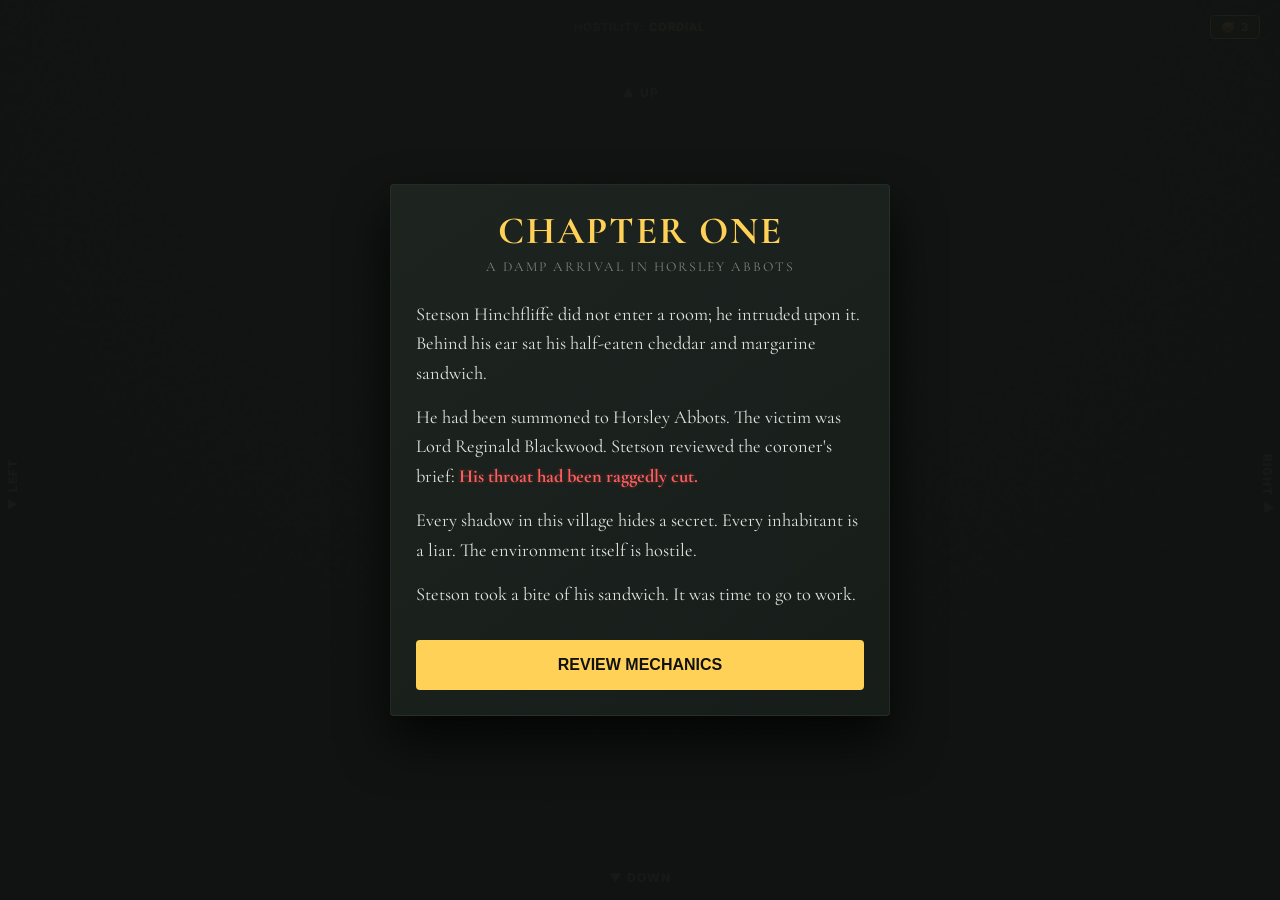
==== commit 43d39844: "Add files via upload" ====
--- a/index.html
+++ b/index.html
@@ -1,720 +1,963 @@
- <!DOCTYPE html>
+<!DOCTYPE html>
 <html lang="en">
 <head>
     <meta charset="UTF-8">
     <meta name="viewport" content="width=device-width, initial-scale=1.0, maximum-scale=1.0, user-scalable=no">
-    <title>Sleuth: Murder at the Manor</title>
+    <title>The Horsley Abbots Murders</title>
     
     <link rel="preconnect" href="https://fonts.googleapis.com">
     <link rel="preconnect" href="https://fonts.gstatic.com" crossorigin>
-    <link href="https://fonts.googleapis.com/css2?family=Fira+Code:wght@400;600&family=Inter:wght@400;600;700;800&family=Merriweather:ital,wght@0,300;0,400;0,700;1,300&display=swap" rel="stylesheet">
+    <link href="https://fonts.googleapis.com/css2?family=Cormorant+Garamond:ital,wght@0,400;0,600;0,700;1,400&family=Inter:wght@400;600;800&display=swap" rel="stylesheet">
 
     <style>
         :root {
-            --bg-color: #0A0A0C; 
-            --panel-bg: #121216; 
-            --text-main: #E4E4E7; 
-            --text-muted: #A1A1AA;
-            --accent-blue: #E879F9; /* Keeping the sexy neon/magenta vibe */
-            --accent-glow: rgba(232, 121, 249, 0.4);
-            --danger-red: #F43F5E;
-            --warning-yellow: #FBBF24;
-            --success-green: #34D399;
-            
-            --font-ui: 'Inter', sans-serif;
-            --font-story: 'Merriweather', serif;
-            --font-sys: 'Fira Code', monospace;
-
-            --tile-size: 50px; 
-        }
-
-        /* --- STRICT FLEXBOX LAYOUT --- */
+            --bg-color: #111312; --card-bg: #1c211e;
+            --text-main: #c4c9c5; --text-muted: #79857d;
+            --accent-gold: #ffd257; --danger-red: #ff5c5c; --success-green: #7fd966;
+            --font-ui: 'Inter', sans-serif; --font-story: 'Cormorant Garamond', serif;
+        }
+
         body {
-            background-color: var(--bg-color); color: var(--text-main); font-family: var(--font-story);
-            margin: 0; display: flex; flex-direction: column; height: 100vh; height: 100dvh; 
-            overflow: hidden; touch-action: manipulation; user-select: none;
+            background-color: var(--bg-color); 
+            background-image: radial-gradient(circle at 50% 0%, #1c241e 0%, #111312 80%);
+            color: var(--text-main); font-family: var(--font-story);
+            margin: 0; padding: 0; display: flex; flex-direction: column; 
+            height: 100vh; height: 100dvh; width: 100vw;
+            overflow: hidden; touch-action: none; user-select: none;
+            position: relative;
+        }
+
+        body::before {
+            content: ""; position: absolute; top: 0; left: 0; width: 100%; height: 100%;
+            background: url('data:image/svg+xml;utf8,%3Csvg viewBox="0 0 200 200" xmlns="http://www.w3.org/2000/svg"%3E%3Cfilter id="noiseFilter"%3E%3CfeTurbulence type="fractalNoise" baseFrequency="0.8" numOctaves="3" stitchTiles="stitch"/%3E%3C/filter%3E%3Crect width="100%25" height="100%25" filter="url(%23noiseFilter)" opacity="0.06"/%3E%3C/svg%3E');
+            pointer-events: none; z-index: 1; 
         }
 
         body.jeopardy-active { animation: pulse-red 1.2s infinite ease-in-out; }
         @keyframes pulse-red {
-            0%, 100% { box-shadow: inset 0 0 30px rgba(244, 63, 94, 0.1); }
-            50% { box-shadow: inset 0 0 100px rgba(244, 63, 94, 0.6); }
-        }
-
-        #camera-viewport { flex: 0 0 40%; position: relative; overflow: hidden; background: #050508; border-bottom: 2px solid rgba(232, 121, 249, 0.2); }
-        #output { flex: 0 0 40%; overflow-y: auto; padding: 20px; font-size: 15px; line-height: 1.8; scroll-behavior: smooth; background: var(--bg-color); box-sizing: border-box; }
-        #ui-panel { flex: 0 0 20%; background: var(--panel-bg); padding: 10px 15px; box-sizing: border-box; border-top: 1px solid rgba(255, 255, 255, 0.05); overflow-y: auto;}
-
-        /* --- Fullscreen Overlays --- */
+            0%, 100% { box-shadow: inset 0 0 30px rgba(255, 92, 92, 0.15); }
+            50% { box-shadow: inset 0 0 100px rgba(255, 92, 92, 0.4); }
+        }
+
         .fullscreen-overlay {
-            position: absolute; top: 0; left: 0; width: 100%; height: 100%; background: var(--bg-color);
-            z-index: 1000; display: flex; flex-direction: column; padding: 40px 20px; box-sizing: border-box;
-            overflow-y: auto; font-family: var(--font-ui); transition: opacity 0.4s ease;
+            position: absolute; top: 0; left: 0; right: 0; bottom: 0; 
+            background: rgba(17, 19, 18, 0.95); 
+            z-index: 1000; display: flex; flex-direction: column; 
+            padding: 20px; box-sizing: border-box;
+            overflow-y: auto; overflow-x: hidden;
+            align-items: center; justify-content: flex-start;
         }
         .hidden { display: none !important; opacity: 0; pointer-events: none; }
 
-        .menu-title { font-size: 2.8em; font-weight: 800; color: #fff; text-align: center; margin-bottom: 5px; letter-spacing: 4px; text-shadow: 0 0 20px var(--accent-glow);}
-        .menu-subtitle { text-align: center; color: var(--accent-blue); font-size: 0.9em; margin-bottom: 30px; letter-spacing: 2px; text-transform: uppercase;}
+        .overlay-card {
+            background: linear-gradient(145deg, rgba(31, 37, 33, 0.95), rgba(24, 29, 26, 0.95));
+            border: 1px solid rgba(255, 255, 255, 0.05);
+            border-radius: 4px; padding: 25px; box-shadow: 0 25px 50px rgba(0,0,0,0.8);
+            width: 100%; max-width: 500px; margin: auto; box-sizing: border-box;
+        }
+
+        .menu-title { font-size: 2.4em; font-weight: 800; color: var(--accent-gold); text-align: center; margin-bottom: 5px; font-family: var(--font-story); text-transform: uppercase; letter-spacing: 2px; line-height: 1.1;}
+        .menu-subtitle { text-align: center; color: var(--text-muted); font-size: 0.85em; margin-bottom: 25px; letter-spacing: 2px; text-transform: uppercase;}
         
-        .primary-btn { background: var(--accent-blue); color: #000; font-size: 1.1em; font-weight: 800; padding: 20px; border: none; border-radius: 12px; cursor: pointer; text-transform: uppercase; margin-top: auto; box-shadow: 0 0 20px var(--accent-glow); transition: transform 0.1s;}
+        .novel-text { font-family: var(--font-story); font-size: 1.15em; line-height: 1.6; color: #e0e5e1; margin-bottom: 10px;}
+        .novel-text p { margin-top: 0; margin-bottom: 15px; }
+        .suspect-list { font-family: var(--font-ui); font-size: 0.85em; margin-bottom: 20px; padding-left: 20px; color: var(--text-muted); }
+        .suspect-list li { margin-bottom: 8px; line-height: 1.4;}
+        .suspect-list strong { color: var(--accent-gold); }
+
+        .primary-btn { background: var(--accent-gold); color: #111; font-size: 1em; font-weight: 800; padding: 16px; border: none; border-radius: 4px; cursor: pointer; text-transform: uppercase; transition: transform 0.1s; width: 100%; box-sizing: border-box; margin-top: 15px;}
         .primary-btn:active { transform: scale(0.96); }
 
-        .tut-block { margin-bottom: 15px; background: rgba(255,255,255,0.03); padding: 15px; border-radius: 12px; border-left: 4px solid var(--accent-blue);}
-        .tut-block h3 { color: #fff; margin: 0 0 8px 0; font-size: 1em; text-transform: uppercase; letter-spacing: 1px;}
-        .tut-block p { color: var(--text-muted); margin: 0; font-size: 0.9em; line-height: 1.5; font-family: var(--font-story);}
-
-        #end-title { font-size: 3em; font-weight: 800; text-align: center; margin-bottom: 10px; text-transform: uppercase; }
-        #end-desc { text-align: center; font-family: var(--font-story); font-size: 1.1em; line-height: 1.6; color: var(--text-muted); margin-bottom: 30px;}
-        .stat-box { background: rgba(0,0,0,0.5); border: 1px solid rgba(255,255,255,0.1); border-radius: 12px; padding: 20px; text-align: center; margin-bottom: 20px;}
-        .stat-val { font-size: 2.5em; font-weight: 800; color: #fff; font-family: var(--font-sys); margin: 10px 0;}
-        .stat-label { color: var(--accent-blue); text-transform: uppercase; letter-spacing: 2px; font-size: 0.8em; font-weight: 700;}
-
-        /* --- THE HOLO-MAP --- */
-        #world-map { position: absolute; top: 0; left: 0; width: calc(15 * var(--tile-size)); height: calc(15 * var(--tile-size)); transition: transform 0.3s cubic-bezier(0.25, 1, 0.5, 1); }
-        .tile { position: absolute; width: var(--tile-size); height: var(--tile-size); box-sizing: border-box; transition: background 0.5s ease, opacity 0.5s ease; }
+        .tut-block { margin-bottom: 12px; background: rgba(0,0,0,0.3); padding: 15px; border-radius: 4px; border-left: 4px solid var(--accent-gold);}
+        .tut-block h3 { color: #e0e5e1; margin: 0 0 5px 0; font-size: 0.95em; text-transform: uppercase; letter-spacing: 1px;}
+        .tut-block p { color: var(--text-muted); margin: 0; font-size: 0.95em; line-height: 1.5; font-family: var(--font-story);}
+
+        #end-title { font-size: 2.5em; font-weight: 800; text-align: center; margin-bottom: 10px; text-transform: uppercase; font-family: var(--font-story); line-height: 1.1; color: var(--accent-gold); }
+        #end-subtitle { text-align: center; color: var(--text-muted); font-size: 0.8em; margin-bottom: 20px; letter-spacing: 2px; text-transform: uppercase; font-family: var(--font-ui); }
+        #end-desc { font-family: var(--font-story); font-size: 1.1em; line-height: 1.5; color: var(--text-muted); margin-bottom: 20px; text-align: justify;}
         
-        .tile-wall { background: #12121A; border: 1px solid #1A1A24; z-index: 1;}
-        .tile-door { background: #0A0A0E; border-bottom: 3px solid rgba(232, 121, 249, 0.3); z-index: 1;}
-        .tile-room { background: #181824; z-index: 1;}
-        .tile-hall { background: #14141E; z-index: 1;}
-        .tile-dot { position: absolute; width: 4px; height: 4px; background: rgba(255,255,255,0.05); border-radius: 50%; top: calc(50% - 2px); left: calc(50% - 2px); }
-
-        .fog-hidden { opacity: 0; pointer-events: none; }
-        .fog-dim { opacity: 0.3; filter: grayscale(100%); }
-        .fog-visible { opacity: 1; }
-        .crime-scene { background: rgba(244, 63, 94, 0.15) !important; box-shadow: inset 0 0 20px rgba(244, 63, 94, 0.4); }
-
-        .entity { position: absolute; width: var(--tile-size); height: var(--tile-size); display: flex; justify-content: center; align-items: center; z-index: 20; transition: transform 0.25s cubic-bezier(0.34, 1.56, 0.64, 1); pointer-events: none; }
-        .player-orb { width: 14px; height: 14px; background: var(--accent-blue); border-radius: 50%; box-shadow: 0 0 15px var(--accent-glow); }
-        .suspect-orb { width: 16px; height: 16px; border-radius: 50%; display: flex; justify-content: center; align-items: center; color: #000; font-family: var(--font-ui); font-size: 10px; font-weight: 800; box-shadow: 0 0 10px rgba(0,0,0,0.6);}
-        .item-orb { width: 8px; height: 8px; background: #fff; border-radius: 50%; box-shadow: 0 0 10px rgba(255,255,255,0.8); }
-
-        #location-hud { position: absolute; top: 15px; left: 15px; background: rgba(10, 10, 12, 0.85); border: 1px solid rgba(255,255,255,0.1); backdrop-filter: blur(8px); padding: 8px 14px; border-radius: 6px; font-family: var(--font-ui); font-size: 0.75em; font-weight: 700; color: var(--text-muted); letter-spacing: 1px; text-transform: uppercase; z-index: 30; pointer-events: none; }
-        #location-hud span { color: var(--accent-blue); }
-        #inventory-hud { position: absolute; top: 15px; right: 15px; display: flex; gap: 5px; pointer-events: none; z-index: 30; font-size: 1.5em; opacity: 0.2; transition: all 0.3s; filter: grayscale(100%);}
-        #inventory-hud.active { opacity: 1; filter: none; text-shadow: 0 0 15px var(--accent-glow);}
-
-        /* --- Text Output Styling --- */
-        .output-line { margin-bottom: 20px; animation: slideUp 0.3s cubic-bezier(0.16, 1, 0.3, 1) forwards; opacity: 0; transform: translateY(10px); }
-        @keyframes slideUp { to { opacity: 1; transform: translateY(0); } }
-
-        .system-boot { font-family: var(--font-sys); color: var(--accent-blue); font-size: 0.85em; text-transform: uppercase; letter-spacing: 1px;}
-        .danger-msg { font-family: var(--font-ui); color: var(--danger-red); font-weight: 800; text-transform: uppercase; font-size: 0.85em; letter-spacing: 0.5px;}
-        .ambient-msg { color: #84CC16; font-style: italic; font-weight: 300;}
+        .score-box { background: rgba(0,0,0,0.4); border: 1px solid var(--accent-gold); padding: 15px; border-radius: 4px; text-align: center; margin-bottom: 20px; }
+        .score-box h2 { color: var(--accent-gold); font-size: 2.5em; margin: 0; font-family: var(--font-story);}
+        .score-box p { margin: 5px 0 0 0; color: var(--text-main); font-size: 1em; text-transform: uppercase; letter-spacing: 1px; font-family: var(--font-ui); font-weight: bold;}
         
-        .ui-card { background: rgba(255, 255, 255, 0.03); border: 1px solid rgba(255, 255, 255, 0.08); border-radius: 12px; padding: 18px; margin-top: 5px; box-shadow: 0 4px 15px rgba(0,0,0,0.3); }
-        .card-header { font-family: var(--font-ui); font-size: 0.75em; text-transform: uppercase; letter-spacing: 1.5px; color: var(--text-muted); margin-bottom: 10px; font-weight: 700;}
-        .card-title { font-family: var(--font-story); font-weight: 700; font-size: 1.3em; color: #fff; margin-bottom: 12px; }
-        .dialogue-text { font-style: italic; color: #E4E4E7; font-size: 1.05em; line-height: 1.6;}
+        .stat-grid { display: grid; grid-template-columns: 1fr 1fr; gap: 8px; font-family: var(--font-ui); font-size: 0.75em; }
+        .stat-item { background: rgba(255,255,255,0.05); padding: 8px; border-radius: 4px; display: flex; justify-content: space-between;}
+        .stat-val { color: var(--text-main); font-weight: bold; }
+
+        /* --- GAME UI --- */
+        #top-bar { display: flex; justify-content: space-between; align-items: center; padding: 15px 20px 5px 20px; font-family: var(--font-ui); font-size: 0.7em; font-weight: 700; color: var(--text-muted); text-transform: uppercase; letter-spacing: 1px; z-index: 100;}
+        #top-bar span.active { color: var(--accent-gold); text-shadow: 0 0 10px rgba(255, 210, 87, 0.4); }
+        .sandwich-btn { background: rgba(255, 210, 87, 0.15); border: 1px solid var(--accent-gold); padding: 4px 10px; border-radius: 4px; color: var(--accent-gold); cursor: pointer; display: flex; align-items: center; gap: 5px; transition: all 0.2s; z-index: 100;}
+        .sandwich-btn:active { transform: scale(0.9); }
+        .sandwich-btn.disabled { opacity: 0.3; pointer-events: none; border-color: var(--text-muted); color: var(--text-muted); }
         
-        /* --- Action Controls --- */
-        .action-btns { display: grid; grid-template-columns: repeat(3, 1fr); gap: 10px; height: 100%; align-content: center;}
-        .action-btns button { 
-            background: rgba(232, 121, 249, 0.05); color: var(--accent-blue); border: 1px solid rgba(232, 121, 249, 0.3); 
-            padding: 14px 6px; font-family: var(--font-ui); font-size: 11px; font-weight: 700; letter-spacing: 0.5px; 
-            text-transform: uppercase; cursor: pointer; transition: all 0.2s; border-radius: 8px; line-height: 1.2;
-        }
-        .action-btns button:active { transform: scale(0.95); background: var(--accent-blue); color: #000; }
-        .action-btns button.danger-btn { color: var(--danger-red); border-color: rgba(244, 63, 94, 0.4); background: rgba(244, 63, 94, 0.05); }
-        .action-btns button.danger-btn:active { background: var(--danger-red); color: #fff; box-shadow: 0 0 20px var(--danger-glow); }
-        .action-btns button.warning-btn { color: var(--warning-yellow); border-color: rgba(251, 191, 36, 0.4); background: rgba(251, 191, 36, 0.05); }
-        .action-btns button.full-width { grid-column: span 3; font-size: 13px;}
-        .action-btns button.half-width { grid-column: span 2; }
+        #mini-map {
+            display: grid; grid-template-columns: repeat(3, 1fr); gap: 4px;
+            padding: 10px 20px 15px 20px; border-bottom: 1px solid rgba(255,255,255,0.05);
+            max-width: 400px; margin: 0 auto; width: 100%; box-sizing: border-box; flex: 0 0 auto;
+            position: relative; z-index: 10;
+        }
+        .map-room {
+            background: rgba(255,255,255,0.02); border: 1px solid rgba(255,255,255,0.05);
+            border-radius: 4px; padding: 4px 2px;
+            display: flex; flex-direction: column; align-items: center; justify-content: flex-start;
+            min-height: 55px; transition: all 0.3s; position: relative;
+        }
+        .map-room.active { background: rgba(255, 210, 87, 0.1); border-color: var(--accent-gold); box-shadow: 0 0 10px rgba(255, 210, 87, 0.15); }
+        .rm-name { font-size: 0.55em; color: var(--text-muted); font-family: var(--font-ui); text-transform: uppercase; letter-spacing: 0.5px; width: 100%; text-align: center; white-space: normal; line-height: 1.1; margin-bottom: 2px; flex-grow: 1; display: flex; align-items: center; justify-content: center;}
+        .map-room.active .rm-name { color: var(--accent-gold); font-weight: 800; }
+        
+        .map-dots { display: flex; gap: 3px; margin-top: auto; padding-bottom: 2px; flex-wrap: wrap; justify-content: center; width: 100%; padding: 0 4px; box-sizing: border-box;}
+        .map-dot { width: 6px; height: 6px; border-radius: 50%; flex-shrink: 0; box-shadow: 0 1px 3px rgba(0,0,0,0.8);}
+        .map-dot.player { background: var(--accent-gold); box-shadow: 0 0 6px var(--accent-gold); width: 8px; height: 8px; border: 1px solid #111;}
+
+        /* --- CARDS & SWIPE UI --- */
+        #card-container { flex: 1; position: relative; display: flex; justify-content: center; align-items: center; overflow: hidden; perspective: 1000px; padding: 20px;}
+        
+        .hint-label { 
+            position: absolute; font-family: var(--font-ui); font-size: 0.75em; font-weight: 800; 
+            text-transform: uppercase; letter-spacing: 1px; color: var(--text-muted); 
+            z-index: 50; cursor: pointer; transition: all 0.2s;
+            display: flex; align-items: center; justify-content: center; text-align: center;
+        }
+        .hint-label:active { transform: scale(0.95); color: var(--text-main); }
+        .hint-label.highlight { color: var(--accent-gold); text-shadow: 0 0 10px var(--accent-gold); transform: scale(1.05);}
+        
+        #hint-up { top: 15px; left: 50%; transform: translateX(-50%); }
+        #hint-down { bottom: 15px; left: 50%; transform: translateX(-50%); }
+        #hint-left { left: 5px; top: 50%; writing-mode: vertical-rl; text-orientation: mixed; transform: translateY(-50%) rotate(180deg); height: auto; }
+        #hint-left.highlight { transform: translateY(-50%) rotate(180deg) scale(1.05); }
+        #hint-right { right: 5px; top: 50%; writing-mode: vertical-rl; text-orientation: mixed; transform: translateY(-50%); height: auto; }
+        #hint-right.highlight { transform: translateY(-50%) scale(1.05); }
+
+        .swipe-card {
+            position: absolute; width: 100%; max-width: 320px; height: 60vh; max-height: 480px;
+            background: linear-gradient(145deg, #1f2521, #181d1a);
+            border: 1px solid #2a332d; border-radius: 2px;
+            box-shadow: 0 25px 50px rgba(0,0,0,0.8), inset 0 0 0 1px rgba(255,255,255,0.03);
+            display: flex; flex-direction: column; padding: 25px; box-sizing: border-box;
+            cursor: grab; transform-origin: 50% 100%; will-change: transform; z-index: 10;
+        }
+        .swipe-card:active { cursor: grabbing; }
+
+        .card-header { font-family: var(--font-ui); font-size: 0.75em; text-transform: uppercase; letter-spacing: 2px; color: var(--accent-gold); margin-bottom: 10px; font-weight: 800;}
+        .card-title { font-size: 2.2em; font-weight: 700; color: var(--text-main); margin-bottom: 15px; line-height: 1.1; }
+        .card-body { font-size: 1.15em; line-height: 1.5; color: var(--text-main); flex-grow: 1; overflow-y: auto; padding-right: 5px;}
+        .card-body p { margin-top: 0; margin-bottom: 15px; }
+        .dialogue { font-style: italic; color: #fff; border-left: 2px solid var(--accent-gold); padding-left: 15px; margin: 15px 0; background: rgba(0,0,0,0.25); padding: 10px 15px;}
+        .desc-text { color: var(--text-muted); font-style: italic; font-size: 0.9em; margin-bottom: 15px;}
+        
+        .entity-list { margin-top: 15px; font-family: var(--font-ui); font-size: 0.8em; }
+        .entity-item { background: rgba(0,0,0,0.3); padding: 8px 12px; border-radius: 2px; margin-bottom: 6px; display: flex; justify-content: space-between; align-items: center; border: 1px solid rgba(255,255,255,0.02);}
+        
+        .card-behind { position: absolute; width: 100%; max-width: 320px; height: 60vh; max-height: 480px; background: rgba(28, 33, 30, 0.5); border: 1px solid rgba(255, 255, 255, 0.02); border-radius: 2px; transform: scale(0.95) translateY(20px); z-index: 5;}
+        
+        .danger-text { color: var(--danger-red); font-weight: 700; text-shadow: 0 0 5px rgba(255,92,92,0.3); }
+        .sys-text { color: var(--text-muted); font-family: var(--font-ui); font-size: 0.85em; text-transform: uppercase; letter-spacing: 1px;}
     </style>
 </head>
 <body>
 
-    <div id="tutorial-screen" class="fullscreen-overlay">
-        <div class="menu-title" style="text-shadow:none;">MURDER AT THE MANOR</div>
-        <div class="menu-subtitle">London, 1925. Lord Blackwood is Dead.</div>
-        <div class="tut-block">
-            <h3>1. The Holo-Map</h3>
-            <p>The screen is locked. Top is your map, middle is your log, bottom is your controls. <b>Tap any adjacent tile</b> on the map to walk there. The camera will follow you.</p>
+    <div id="prologue-screen" class="fullscreen-overlay hidden">
+        <div class="overlay-card">
+            <div id="prologue-content"></div>
+            <button id="btn-to-tutorial" class="primary-btn">Review Mechanics</button>
         </div>
-        <div class="tut-block">
-            <h3>2. Trust No One</h3>
-            <p>If you find a bloody item, do not touch it immediately. <b>Search Rooms</b> to find the hidden <i>Forensic Magnifier</i> to prove it isn't a red herring. If you take the true murder weapon, the killer will realize it. You will have 25 moves to survive.</p>
+    </div>
+
+    <div id="tutorial-screen" class="fullscreen-overlay hidden">
+        <div class="overlay-card">
+            <div class="menu-title">THE MECHANICS</div>
+            <div class="menu-subtitle">A Detective's Work</div>
+            <div class="tut-block">
+                <h3>1. Geographical Friction</h3>
+                <p>Two random locations are completely inaccessible (flooded, pitch black, or locked). You must blindly find the utility items scattered in other rooms. You won't know a room is blocked until you try to enter.</p>
+            </div>
+            <div class="tut-block">
+                <h3>2. The Interrogation & Patience</h3>
+                <p>Locals have limits. Asking standard questions raises their chance of walking away (by the 3rd question, they might snap). Insulting them gets real answers, but they will permanently clam up after <b>two insults</b>. Be warned: insulting someone in a crowded room disgusts the witnesses, rapidly draining their patience too.</p>
+            </div>
+            <div class="tut-block">
+                <h3>3. The Grand Assembly</h3>
+                <p>When you have the weapon, return to the Crime Scene to accuse. You must correctly link the <b>Killer</b> AND their specific <b>Motive</b>.</p>
+            </div>
+            <div class="diff-container">
+                <button id="btn-easy" class="primary-btn diff-btn" style="background:var(--success-green); color:#111;">EASY (Tolerant Idiots)</button>
+                <button id="btn-normal" class="primary-btn diff-btn" style="background:var(--accent-gold); color:#111;">NORMAL (The Standard Scum)</button>
+                <button id="btn-hard" class="primary-btn diff-btn" style="background:var(--danger-red); color:#111;">HARD (A Perilous Hamlet)</button>
+            </div>
         </div>
-        <div class="tut-block">
-            <h3>3. Piss Them Off</h3>
-            <p>Everyone is lying. When you question someone, <b>Probe Deeper</b> to push their buttons. Suspects have a hidden patience meter (1 to 3 probes). Some will crack and reveal scandalous affairs. Push past their limit? They will lawyer up and silence you.</p>
+    </div>
+
+    <div id="end-screen" class="fullscreen-overlay hidden">
+        <div class="overlay-card">
+            <div id="end-subtitle">Bedfordshire Constabulary</div>
+            <div id="end-title">DISCIPLINARY TRIBUNAL</div>
+            <div id="end-desc"></div>
+            <button id="btn-restart" class="primary-btn">Accept Judgement & Restart</button>
         </div>
-        <button id="btn-start-game" class="primary-btn">Enter The Manor</button>
     </div>
 
-    <div id="end-screen" class="fullscreen-overlay hidden">
-        <div id="end-title"></div>
-        <div id="end-desc"></div>
-        <div class="stat-box">
-            <div class="stat-label">Time on Case</div>
-            <div class="stat-val" id="end-time">00:00</div>
-            <div class="stat-label" id="end-highscore" style="color:var(--text-muted); font-size:0.7em; margin-top:5px;"></div>
+    <div id="top-bar">
+        <div style="flex: 1; display:flex; gap:5px; align-items:center;" id="inv-icons"></div> 
+        <div style="flex: 1; text-align: center;">Hostility: <span id="suspicion-text" class="active" style="color:var(--success-green);">CORDIAL</span></div>
+        <div style="flex: 1; display: flex; justify-content: flex-end;">
+            <div id="btn-sandwich" class="sandwich-btn" onclick="eatSandwich()">🥪 <span id="sandwich-count">3</span></div>
         </div>
-        <button id="btn-restart" class="primary-btn">Take Another Case</button>
-    </div>
-
-    <div id="camera-viewport">
-        <div id="location-hud">LOC: <span id="loc-name">Corridor</span></div>
-        <div id="inventory-hud" title="Magnifying Glass">🔍</div>
-        <div id="world-map"></div>
     </div>
     
-    <div id="output"></div>
-    
-    <div id="ui-panel">
-        <div class="action-btns" id="dynamic-actions"></div>
+    <div id="mini-map"></div>
+
+    <div id="card-container">
+        <div id="hint-up" class="hint-label">▲ Up</div>
+        <div id="hint-down" class="hint-label">▼ Down</div>
+        <div id="hint-left" class="hint-label">◀ Left</div>
+        <div id="hint-right" class="hint-label">Right ▶</div>
+        <div class="card-behind"></div>
     </div>
 
     <script>
-        // --- AUDIO ENGINE ---
-        let audioCtx;
-        function initAudio() {
-            try {
-                if(!audioCtx) audioCtx = new (window.AudioContext || window.webkitAudioContext)();
-                if(audioCtx.state === 'suspended') audioCtx.resume();
-            } catch (e) { console.warn("Audio Context not supported"); }
-        }
-
-        function playHeartbeat() {
-            if(!audioCtx) return;
-            const osc = audioCtx.createOscillator();
-            const gainNode = audioCtx.createGain();
-            osc.connect(gainNode); gainNode.connect(audioCtx.destination);
-            osc.type = 'sine'; osc.frequency.setValueAtTime(45, audioCtx.currentTime); 
-            osc.frequency.exponentialRampToValueAtTime(10, audioCtx.currentTime + 0.4);
-            gainNode.gain.setValueAtTime(0, audioCtx.currentTime);
-            gainNode.gain.linearRampToValueAtTime(0.9, audioCtx.currentTime + 0.1);
-            gainNode.gain.exponentialRampToValueAtTime(0.01, audioCtx.currentTime + 0.4);
-            osc.start(); osc.stop(audioCtx.currentTime + 0.4);
-        }
-
-        // --- BESPOKE 1920s SCRIPT & DATA ---
+        document.addEventListener('DOMContentLoaded', () => {
+            document.getElementById('btn-to-tutorial').addEventListener('click', () => {
+                document.getElementById('prologue-screen').classList.add('hidden');
+                document.getElementById('tutorial-screen').classList.remove('hidden');
+            });
+            document.getElementById('btn-easy').addEventListener('click', () => startGame('easy'));
+            document.getElementById('btn-normal').addEventListener('click', () => startGame('normal'));
+            document.getElementById('btn-hard').addEventListener('click', () => startGame('hard'));
+            document.getElementById('btn-restart').addEventListener('click', () => {
+                document.getElementById('end-screen').classList.add('hidden');
+                initWorld(); 
+            });
+
+            initWorld(); 
+        });
+
+        const maleNames = ["Nigel", "Ian", "Keith", "Colin", "Gary", "Trevor", "Clive", "Barry", "Gordon"];
+        const femaleNames = ["Maureen", "Brenda", "Beryl", "Deirdre", "Pamela", "Susan", "Sharon", "Pauline", "Janet"];
+        const surnames = ["Gristle", "Faffingdale", "Goblet", "Plop", "Trotter", "Snitch", "Slurry", "Bogtrotter", "Scab", "Wattle"];
+
+        const suspectArchetypes = [
+            { role: "The Barmaid", gender: "female", desc: "A matronly woman with faded blue tattoos.", clam: "Shut your cake-hole, Hinchfliffe. I've got kegs to change.", lines: { deny1: "Listen here, mush. I didn't do nuffink. ", deny2: "Are your ears painted on? I told you: ", probeMiss: "You're cruisin' for a bruisin', detective.", gossip: "I shouldn't say, but keep a peeper on " } },
+            { role: "The Vicar", gender: "male", desc: "Clutching a Bible, sweating profusely.", clam: "The Lord is my shepherd! Leave me be!", lines: { deny1: "I walk in the light! I was nowhere near the tragedy. ", deny2: "Please, you're making me perspire! As I said: ", probeMiss: "You speak with the serpent's tongue!", gossip: "It grieves me to bear false witness, but I did see " } },
+            { role: "The Chef", gender: "male", desc: "Wearing a pristine white jacket.", clam: "I have three Michelin stars! I will not be spoken to like this!", lines: { deny1: "I am a culinary god. I do not lie. ", deny2: "Get out of my kitchen! I told you: ", probeMiss: "I will julienne your miserable little fingers!", gossip: "If you must know, the true rat in this village is " } },
+            { role: "The Butcher", gender: "male", desc: "Producing wet, guttural vibrations. Hands the size of hams.", clam: "[Angry pig noises] Get out of my light, corpse.", lines: { deny1: "[Wet grunt] Meat's meat. Ain't killed no human. ", deny2: "[Slaps imaginary cleaver] Said it once: ", probeMiss: "Keep talkin' and you'll end up in the tray.", gossip: "Don't care much, but saw " } },
+            { role: "The Mini-Mart Owner", gender: "female", desc: "Wearing oversized sunglasses, walking on eggshells.", clam: "My ankles are insured for millions! Stop stressing me!", lines: { deny1: "Careful with the stock! I am innocent. ", deny2: "You are stressing my calves! As I said: ", probeMiss: "You are a vile, unglamorous man!", gossip: "Between you and me, I spotted " } },
+            { role: "The Busybody", gender: "female", desc: "Thin as a rake, wearing a rattling necklace of human teeth.", clam: "I'm adding your molars to my chain, Hinchfliffe.", lines: { deny1: "Wipe your shoes! The WI does not harbour murderers. ", deny2: "I will write a strongly worded letter! I told you: ", probeMiss: "You are common! Common and wretched!", gossip: "I see everything. Everything. Keep an eye on " } }
+        ];
+
+        const motives = [
+            "Lord Blackwood threatened to report a secret collection of Dutch pornography.", 
+            "Lord Blackwood heavily insulted a reconstructed pigeon's anus ragu.",
+            "Lord Blackwood discovered what was really in the 'Miscellaneous Trimmings' tray.", 
+            "Lord Blackwood threatened to publish photos of unglamorous, thick ankles.",
+            "Lord Blackwood refused to eat the WI flapjacks, an absolute insult.", 
+            "Lord Blackwood witnessed an embarrassing incident of weeping in the vestry."
+        ];
+
+        const deathTypes = [
+            { type: 'slash', desc: "His throat had been raggedly cut.", coroner: "Deep lacerations." },
+            { type: 'blunt', desc: "His skull was thoroughly caved in.", coroner: "Massive blunt force trauma." },
+            { type: 'strangle', desc: "His neck was heavily bruised from vicious strangulation.", coroner: "Asphyxiation via ligature." }
+        ];
+
+        const allItemsData = [
+            {name:"Rusted Cleaver",desc:"A brutal, unsanitary weapon from Faffingdales.", type:"slash"},
+            {name:"Broken Gin Bottle",desc:"Shattered glass. Smells of cheap regret.", type:"slash"},
+            {name:"Rock-Hard Flapjack",desc:"A WI baked good. Banned under the Geneva Convention.", type:"blunt"},
+            {name:"Shattered Stump",desc:"A rotting piece of wood from the cricket pitch.", type:"blunt"},
+            {name:"Rusty Fan Belt",desc:"A greasy, tough rubber loop from an old tractor.", type:"strangle"},
+            {name:"Frayed Bell Pull",desc:"Stolen from the Manor. Thick, dusty rope.", type:"strangle"}
+        ];
+
+        const frictionTypes = [
+            { id: 'wellies', icon: '👢', name: "Wellington Boots", desc: "A pair of sturdy rubber boots. Essential for flooded areas.", blockReason: "flooded", blockMsg: "The path is a swamp of stinking mud. Stetson needs proper waterproof footwear to enter." },
+            { id: 'key', icon: '🗝️', name: "Rusty Iron Key", desc: "A heavy, rusted key. Unlocks archaic doors.", blockReason: "locked", blockMsg: "The heavy oak door is bolted shut with an ancient lock. Stetson needs a key to force it open." },
+            { id: 'lantern', icon: '🏮', name: "Heavy Lantern", desc: "A soot-stained lantern. Illuminates the darkest gloom.", blockReason: "dark", blockMsg: "The room is pitch black. Stetson cannot see his own hand. He needs a light source to enter." }
+        ];
+
         const theme = {
             victim: "Lord Reginald Blackwood",
-            rooms: { 
-                '1':{name:"Grand Hall",desc:"A sweeping mahogany staircase. Suits of armor cast long shadows."}, 
-                '2':{name:"Library",desc:"Dusty leather-bound tomes and the heavy scent of brandy and illicit affairs."}, 
-                '3':{name:"Kitchens",desc:"Copper pots hang above a massive iron stove. The fire has died down to embers."}, 
-                '4':{name:"Conservatory",desc:"Overgrown exotic ferns choke the glass room. It's dreadfully humid."}, 
-                '5':{name:"Billiard Room",desc:"A green baize table. Expensive cigar ash is scattered carelessly on the floor."}, 
-                '6':{name:"Smoking Room",desc:"Thick velvet curtains and the stale scent of Cuban cigars and secrets."}, 
-                '7':{name:"Dining Room",desc:"A long table set for twelve. The crystal gleams menacingly in the dark."}, 
-                '8':{name:"Master Bedroom",desc:"An opulent four-poster bed. A wall safe in the corner is hanging open."}, 
-                '9':{name:"Wine Cellar",desc:"Damp, pitch-black, and freezing cold. A perfect place to hide a body."} 
-            },
-            items: [
-                {name:"Silver Letter Opener",desc:"Exceptionally sharp. Bears the Blackwood family crest."},
-                {name:"Fireplace Poker",desc:"Solid wrought iron. Brutal, heavy, and stained with soot."},
-                {name:"Hunting Knife",desc:"A serrated blade stolen from the east wing armory."},
-                {name:"Marble Bust",desc:"A remarkably heavy sculpture of a forgotten, ugly ancestor."},
-                {name:"Braided Silk Scarf",desc:"An elegant fabric. Pulled taut, it's a deadly garrote."}
-            ],
-            ambient: ["A grandfather clock ticks loudly in the silence.", "A cold draft howls down the corridor, rattling the frames.", "You catch the faint scent of pipe tobacco and cheap perfume.", "A floorboard groans beneath your weight."]
+            rooms: [
+                { id: '1', name: "Village Hall", desc: "Draughty floorboards groan beneath 1977 Jubilee bunting.", searchEmpty: "Stetson kicked a pile of ancient dust. 'Completely undisturbed.'", searchClue: "Stetson nudged a discarded leaflet. 'Someone was scurrying around in here recently.'" },
+                { id: '2', name: "The Gloved Fist", desc: "Ancient shrivelled puddings hang above the soot-choked fire.", searchEmpty: "Stetson poked the sleeping regular. He didn't stir. Floor smooth.", searchClue: "Stetson squinted at a spilled pint. 'Two sets of prints. A clandestine meeting.'" },
+                { id: '3', name: "Churchyard", desc: "Yew trees claw at the grey sky. An open, flooded grave sits in the centre.", searchEmpty: "Stetson peered into the flooded grave. The muddy banks were pristine.", searchClue: "Stetson spotted a crushed cigarette butt. 'Someone was pacing here, nervously.'" },
+                { id: '4', name: "Manor House", desc: "A sprawling corpse of a building. An indoor waterfall pours through the ruined roof.", searchEmpty: "The mould on the floor formed a perfect, unbroken carpet.", searchClue: "Stetson pointed his cane at a torn velvet curtain. 'Freshly ripped.'" },
+                { id: '5', name: "Mini-Mart", desc: "Strip lighting hums. Shelves stock expired yoghurt.", searchEmpty: "Stetson inspected the aisle of tinned peaches. The layer of grime was totally intact.", searchClue: "Stetson picked up a dropped receipt. 'Someone was lingering near the pickled walnuts.'" },
+                { id: '6', name: "Play Park", desc: "A single rope swing and a rusty slide. No children since 1994.", searchEmpty: "The glass-filled dirt beneath the swing was smooth. 'Bleak. And empty.'", searchClue: "Stetson knelt, his knees cracking. 'Fresh heel marks by the rusty slide.'" },
+                { id: '7', name: "Faffingdales", desc: "A butcher's shop. 'Miscellaneous Trimmings' twitch in the window.", searchEmpty: "The bone-meal sawdust on the floor was swept perfectly clean.", searchClue: "Stetson tapped a bloody bootprint. 'Not animal blood.'" },
+                { id: '8', name: "Peacock's Queef", desc: "A stark, white-walled nightmare of Michelin-starred culinary arrogance.", searchEmpty: "The minimalist white tiles were gleaming and untouched.", searchClue: "Stetson found a smudge of mud on a pristine white tablecloth. 'They left a trace.'" },
+                { id: '9', name: "Cricket Pavilion", desc: "A leaning wooden shack smelling of linseed oil and failure.", searchEmpty: "Stetson examined the rotten benches. The cobwebs were unbroken.", searchClue: "Stetson picked up a shattered cricket stump. 'Moved recently.'" }
+            ]
         };
 
-        // Deep Dialogue Trees for every character
-        const characterScripts = {
-            Eleanor: {
-                char: 'E', color: '#E879F9', role: "The Black Widow",
-                base: "Lord Blackwood has perished? How terribly... convenient. The man couldn't pleasure a widow if he came with a diagram. ALIBI_INSERT",
-                pushbacks: [
-                    "Are you interrogating me, Detective, or flirting? Because both are exhausting.",
-                    "Careful. My lawyers are much sharper than you are.",
-                    "You're making me sweat, and this silk is entirely dry-clean only."
-                ],
-                secret: "Fine! I wasn't alone! ALIBI_INSERT It was a sordid little affair, but entirely necessary for my sanity. Keep it out of the papers!",
-                defend: "I swear on my rapidly expanding inheritance, I have told you the absolute truth!",
-                clam: "I am a grieving widow! I shall not be harassed by the hired help. Speak to my solicitor!"
-            },
-            Fitz: {
-                char: 'F', color: '#FBBF24', role: "The War Buddy",
-                base: "Reginald? Dead?! Blasted shame. Good man, terrible at cards. ALIBI_INSERT",
-                pushbacks: [
-                    "Now see here, you insolent pup! I served in the Somme!",
-                    "You're barking up the wrong tree, Detective. Have a gin and calm down.",
-                    "Watch your tone! I could have you court-martialed for this!"
-                ],
-                secret: "Blast it all! Alright, I lied! ALIBI_INSERT It's shameful, I know. A momentary lapse in judgment!",
-                defend: "On my honor as an officer and a gentleman, my story is the gospel truth!",
-                clam: "Enough! You are a scoundrel and a cad! I refuse to say another word without a magistrate present!"
-            },
-            Marigold: {
-                char: 'M', color: '#00E6FF', role: "The Heiress",
-                base: "Uncle Reggie is dead? Good heavens, does this mean the reading of the will is moved up? ALIBI_INSERT",
-                pushbacks: [
-                    "Oh, don't look at me like that. It's just a little laudanum. For my nerves.",
-                    "You're awfully intense. Has anyone ever told you that you frown too much?",
-                    "If you're going to accuse me of murder, at least buy me a drink first."
-                ],
-                secret: "Ugh, you are relentless! Fine! ALIBI_INSERT It was a dreadful mistake, but terribly thrilling.",
-                defend: "I am entirely innocent! And offended you would think my hands are strong enough to kill anyone!",
-                clam: "You are an utter bore. Daddy will hear about this harassment. Goodbye."
-            },
-            Arthur: {
-                char: 'A', color: '#00FF88', role: "The Nephew",
-                base: "Dead? Truly? Oh God. The bookies are going to kill me. I mean... what a tragedy. ALIBI_INSERT",
-                pushbacks: [
-                    "Look, I owed him money, yes. Everyone owed him money! That doesn't make me a killer!",
-                    "You're sweating, Detective. Or is that me? I think it's me.",
-                    "Please, you have to believe me! I faint at the sight of blood!"
-                ],
-                secret: "Okay, okay! I confess to the lie! ALIBI_INSERT We were desperate, alright?! Please don't tell the police!",
-                defend: "I swear on my mother's grave, I was exactly where I said I was! I didn't touch him!",
-                clam: "I want a lawyer. Now. I'm not saying another word to you."
-            },
-            Jeeves: {
-                char: 'J', color: '#A1A1AA', role: "The Valet",
-                base: "The Master has been dispatched? Very good, sir. I shall cancel his morning tea. ALIBI_INSERT",
-                pushbacks: [
-                    "I merely observe, sir. It is not my place to murder the employer.",
-                    "If I may, sir, your line of questioning is becoming somewhat repetitive.",
-                    "I have cleaned up many of the Master's messes, but never his corpse."
-                ],
-                secret: "If you must press the issue, sir... ALIBI_INSERT A highly improper fraternization, I admit. I shall hand in my resignation immediately.",
-                defend: "I have provided you with my factual whereabouts, sir. I have nothing to hide.",
-                clam: "I believe this conversation has concluded. I must return to my duties. Good evening, sir."
-            }
+        const state = {
+            turns: 0, currentContext: '', tempPayload: null, turnEvents: [],
+            hasWeapon: false, hasMagnifier: false, inventory: [], murderSceneDepth: 3,
+            murderRoomId: '', crimeSceneFound: false, gameOver: false, triggerKillerCorner: false,
+            suspicion: 0, maxSuspicion: 25, freeProbeChance: 0.15, isHunted: false,
+            sandwichBites: 3, frictions: {},
+            roomExamines: {}, playerRoomId: '5', suspects: [], items: [], swipeActions: {},
+            stats: { moves: 0, searches: 0, probes: 0, insults: 0, wrongAccusations: 0, sandwichEaten: 0, pplSpoken: new Set(), escapes: 0 },
+            tempAccused: null 
         };
 
-        const mapLayout = [
-            "WWWWWWWWWWWWWWW",
-            "W1111W2222W333W",
-            "W1111W2222W333W",
-            "W1111D2222D333W",
-            "WWDDWWWWWWWWWWW",
-            "W4444444W55555W",
-            "W4444444D55555W",
-            "WWWWWWDDWWDDWWW",
-            "W6666W....W777W",
-            "W6666D....D777W",
-            "WWWWWW....WWWWW",
-            "W8888W....W999W",
-            "W8888D....D999W",
-            "W8888W....W999W",
-            "WWWWWWWWWWWWWWW"
-        ];
-
-        // --- GAME STATE ---
-        const config = {
-            hasWeapon: false, hasMagnifier: false, magnifierRoomId: '',
-            awaitingWeaponChoice: null, interrogationTarget: null, jeopardyTimer: -1,
-            murderRoomId: '', crimeSceneFound: false, isGathered: false, gameOver: false,
-            roomExamines: {}, startTime: 0
-        };
-
-        let player = { x: 7, y: 10, dom: null }; 
-        let suspects = []; let items = []; let tiles = [];
-
-        // --- INIT & MENU ---
-        document.getElementById('btn-start-game').addEventListener('click', () => {
-            initAudio();
+        let currentSwipeController = null; 
+        function shuffle(arr) { return [...arr].sort(() => 0.5 - Math.random()); }
+        function getGridDistance(roomId1, roomId2) {
+            let r1 = theme.rooms.findIndex(r => r.id === roomId1); let r2 = theme.rooms.findIndex(r => r.id === roomId2);
+            let x1 = r1 % 3, y1 = Math.floor(r1 / 3); let x2 = r2 % 3, y2 = Math.floor(r2 / 3);
+            return Math.abs(x1 - x2) + Math.abs(y1 - y2);
+        }
+
+        function initWorld() {
+            state.turns = 0; state.suspicion = 0; state.hasWeapon = false; state.hasMagnifier = false; state.inventory = [];
+            state.gameOver = false; state.crimeSceneFound = false; state.turnEvents = []; state.triggerKillerCorner = false;
+            state.isHunted = false; state.sandwichBites = 3; state.murderSceneDepth = Math.floor(Math.random() * 3) + 1; 
+            state.stats = { moves: 0, searches: 0, probes: 0, insults: 0, wrongAccusations: 0, sandwichEaten: 0, pplSpoken: new Set(), escapes: 0 };
+            state.tempAccused = null; state.frictions = {};
+            
+            theme.rooms.forEach(r => state.roomExamines[r.id] = 0);
+            state.playerRoomId = '5'; // Start at Mini-Mart
+
+            let availableRooms = shuffle(theme.rooms.map(r => r.id).filter(id => id !== '5'));
+            state.murderRoomId = availableRooms[0];
+            let weaponRoomId = availableRooms[1];
+            let itemRooms = availableRooms.slice(2, 6);
+
+            // Establish Frictions
+            let selectedFrictions = shuffle(frictionTypes).slice(0, 2);
+            let blockedRoomsIds = [];
+            
+            if (Math.random() < 0.8) blockedRoomsIds.push(state.murderRoomId);
+            else blockedRoomsIds.push(itemRooms[2]);
+
+            if (Math.random() < 0.8 && !blockedRoomsIds.includes(weaponRoomId)) blockedRoomsIds.push(weaponRoomId);
+            else {
+                let safeBlocks = availableRooms.filter(id => !blockedRoomsIds.includes(id));
+                blockedRoomsIds.push(safeBlocks[0]);
+            }
+
+            state.frictions[blockedRoomsIds[0]] = selectedFrictions[0];
+            state.frictions[blockedRoomsIds[1]] = selectedFrictions[1];
+
+            state.causeOfDeath = shuffle(deathTypes)[0];
+            let matchingItems = shuffle(allItemsData.filter(i => i.type === state.causeOfDeath.type));
+            let nonMatchingItems = shuffle(allItemsData.filter(i => i.type !== state.causeOfDeath.type));
+            
+            state.items = [];
+            state.items.push({...matchingItems[0], isWeapon: true, isRedHerring: false, isBloody: true, inspected: false, isUtility: false, roomId: weaponRoomId});
+            state.items.push({...nonMatchingItems[0], isWeapon: false, isRedHerring: true, isBloody: true, inspected: false, isUtility: false, roomId: itemRooms[0]});
+            state.items.push({...nonMatchingItems[1], isWeapon: false, isRedHerring: false, isBloody: false, inspected: false, isUtility: false, roomId: itemRooms[1]});
+            
+            let safeItemRooms = theme.rooms.map(r=>r.id).filter(id => id !== '5' && !blockedRoomsIds.includes(id));
+            safeItemRooms = shuffle(safeItemRooms);
+            
+            state.items.push({...selectedFrictions[0], isUtility: true, inspected: false, roomId: safeItemRooms[0]});
+            state.items.push({...selectedFrictions[1], isUtility: true, inspected: false, roomId: safeItemRooms[1]});
+
+            state.magnifierRoomId = safeItemRooms[2];
+
+            let mNames = shuffle([...maleNames]); let fNames = shuffle([...femaleNames]); let sNamesLast = shuffle([...surnames]);
+            let sData = shuffle([...suspectArchetypes]).slice(0,6); let sMotives = shuffle(motives);
+            let suspectRooms = shuffle([...theme.rooms.map(r=>r.id)]);
+
+            const getRoomName = (id) => theme.rooms.find(r => r.id === id).name;
+
+            state.suspects = [];
+            for(let i=0; i<6; i++) {
+                let isMale = sData[i].gender === 'male';
+                let fName = isMale ? mNames.pop() : fNames.pop();
+                state.suspects.push({
+                    name: `${fName} ${sNamesLast[i]}`, role: sData[i].role, desc: sData[i].desc, color: '#ffd257', clam: sData[i].clam, lines: sData[i].lines, 
+                    sub: isMale ? 'he' : 'she', obj: isMale ? 'him' : 'her', pos: isMale ? 'his' : 'her',
+                    motive: sMotives[i], isMurderer: (i === 0), hasMet: false, clammed: false, 
+                    hasRevealedRealAlibi: false, hasRevealedMotive: false,
+                    gruntCount: 0, insultCount: 0, roomId: suspectRooms[i]
+                });
+            }
+
+            let fakeRoomBank = shuffle(theme.rooms.map(r=>r.id));
+            state.suspects[0].initialAlibi = `I was wandering alone around the ${getRoomName(fakeRoomBank[0])}.`;
+            state.suspects[0].realAlibi = `Alright, I was at the ${getRoomName(state.murderRoomId)}! But I just found the body!`;
+            state.suspects[0].isLying = true;
+
+            state.suspects.slice(1).forEach((s, idx) => {
+                let actualRoom = fakeRoomBank[(idx + 1) % fakeRoomBank.length];
+                if (Math.random() < 0.3) {
+                    let fakeRoom = fakeRoomBank[(idx + 4) % fakeRoomBank.length];
+                    s.initialAlibi = `I spent the entire evening at the ${getRoomName(fakeRoom)}.`;
+                    s.realAlibi = `I lied. I was actually hiding in the ${getRoomName(actualRoom)} doing something deeply embarrassing.`;
+                    s.isLying = true;
+                } else {
+                    s.initialAlibi = `I was at the ${getRoomName(actualRoom)} the whole time.`;
+                    s.realAlibi = s.initialAlibi;
+                    s.isLying = false;
+                }
+            });
+            
+            state.suspects = shuffle(state.suspects); 
+            renderPrologue();
+        }
+
+        function renderPrologue() {
+            let html = `
+                <div class="menu-title">CHAPTER ONE</div>
+                <div class="menu-subtitle">A Damp Arrival in Horsley Abbots</div>
+                <div class="novel-text">
+                    <p>Stetson Hinchfliffe did not enter a room; he intruded upon it. Behind his ear sat his half-eaten cheddar and margarine sandwich.</p>
+                    <p>He had been summoned to Horsley Abbots. The victim was Lord Reginald Blackwood. Stetson reviewed the coroner's brief: <strong class="danger-text">${state.causeOfDeath.desc}</strong></p>
+                    <p>Every shadow in this village hides a secret. Every inhabitant is a liar. The environment itself is hostile.</p>
+                    <p>Stetson took a bite of his sandwich. It was time to go to work.</p>
+                </div>
+            `;
+            document.getElementById('prologue-content').innerHTML = html;
+            document.getElementById('prologue-screen').classList.remove('hidden');
+        }
+
+        function startGame(diff) {
             document.getElementById('tutorial-screen').classList.add('hidden');
-            initGame();
-        });
-
-        document.getElementById('btn-restart').addEventListener('click', () => {
-            document.getElementById('end-screen').classList.add('hidden');
-            initGame();
-        });
-
-        function initGame() {
-            config.hasWeapon = false; config.hasMagnifier = false; config.isGathered = false; config.gameOver = false;
-            config.jeopardyTimer = -1; config.awaitingWeaponChoice = null; config.interrogationTarget = null; config.crimeSceneFound = false;
-            config.roomExamines = { '1':0, '2':0, '3':0, '4':0, '5':0, '6':0, '7':0, '8':0, '9':0 };
-            document.getElementById('inv-mag').classList.remove('active');
+            if (diff === 'easy') { state.maxSuspicion = 45; state.freeProbeChance = 0.30; }
+            else if (diff === 'normal') { state.maxSuspicion = 30; state.freeProbeChance = 0.15; }
+            else { state.maxSuspicion = 20; state.freeProbeChance = 0.05; }
+            
+            document.getElementById('btn-sandwich').classList.remove('disabled');
             document.body.classList.remove('jeopardy-active');
-            document.getElementById('output').innerHTML = '';
-            config.startTime = Date.now();
-            
-            player.x = 7; player.y = 10;
-
-            // Generate Suspects & Assign Roles
-            let rawKeys = Object.keys(characterScripts).sort(() => 0.5 - Math.random());
-            suspects = rawKeys.map(key => ({ 
-                name: key, ...characterScripts[key], 
-                isMurderer: false, hasSecret: false, x:0, y:0, dom: null, 
-                patience: Math.floor(Math.random() * 3) + 1, probes: 0, clammed: false 
-            }));
-            
-            suspects[0].isMurderer = true;
-            const innocents = suspects.filter(s => !s.isMurderer);
-            const pair1 = innocents[0], pair2 = innocents[1], secretHolder = innocents[2], alone2 = innocents[3];
-            secretHolder.hasSecret = true; 
-
-            let availableRooms = ['1','2','3','4','5','6','7','8','9'].sort(() => 0.5 - Math.random());
-            let roomPair = availableRooms[0], roomSecretFake = availableRooms[1], roomSecretTrue = availableRooms[2], roomAlone2 = availableRooms[3];
-            config.murderRoomId = availableRooms[4]; config.magnifierRoomId = availableRooms[5];
-
-            // Build Alibis
-            pair1.alibi = `I was tucked away in the ${theme.rooms[roomPair].name} with ${pair2.name}.`;
-            pair2.alibi = `I was trapped in the ${theme.rooms[roomPair].name}. ${pair1.name} and I didn't leave once.`;
-            alone2.alibi = `I was hiding in the ${theme.rooms[roomAlone2].name}. Completely by myself.`;
-            
-            secretHolder.alibi = `I was in the ${theme.rooms[roomSecretFake].name}. Just me, completely alone.`;
-            secretHolder.secretAlibi = `I was secretly entwined with ${alone2.name} in the ${theme.rooms[roomSecretTrue].name}!`;
-            
-            suspects.find(s => s.isMurderer).alibi = `I was hanging out in the ${theme.rooms[roomPair].name} with ${pair1.name} and ${pair2.name}.`; 
-
-            // Spawn
-            suspects.forEach(s => spawnInRandomValidSpace(s));
-            
-            items = [];
-            let shuffledItems = theme.items.sort(() => 0.5 - Math.random()).slice(0, 5);
-            shuffledItems.forEach((itemObj, i) => {
-                let item = { ...itemObj, isWeapon: false, isRedHerring: false, isBloody: false, x:0, y:0, dom: null };
-                if (i === 0) { item.isWeapon = true; item.isBloody = true; } 
-                if (i === 1) { item.isRedHerring = true; item.isBloody = true; } 
-                spawnInRandomValidSpace(item); items.push(item);
+
+            updateHUD(); generateCard('room_idle');
+        }
+
+        window.eatSandwich = function() {
+            if (state.sandwichBites <= 0 || state.gameOver) return;
+            state.sandwichBites--; state.stats.sandwichEaten++;
+            state.suspicion = Math.max(0, state.suspicion - 15);
+            updateHUD();
+            generateCard('result_card', { title: "A Repulsive Display", text: "Stetson produced his pocketed sandwich and took a wet, smacking bite. The sheer grotesque nature of his chewing left any locals in the vicinity in a state of stunned, nauseated silence. Hostility has plummeted." });
+        }
+
+        function updateHUD() {
+            document.getElementById('sandwich-count').innerText = state.sandwichBites;
+            if(state.sandwichBites === 0) document.getElementById('btn-sandwich').classList.add('disabled');
+            
+            let iconsHtml = '';
+            if (state.hasMagnifier) iconsHtml += `<span title="Forensic Lens" style="font-size:1.2em;">🔍</span>`;
+            if (state.hasWeapon) iconsHtml += `<span title="Murder Weapon" style="font-size:1.2em;">🩸</span>`;
+            state.inventory.forEach(id => {
+                let itemData = frictionTypes.find(f => f.id === id);
+                if(itemData) iconsHtml += `<span title="${itemData.name}" style="font-size:1.2em;">${itemData.icon}</span>`;
             });
-
-            buildDOMMap();
-            updateCameraAndFog();
-            updateLocationHUD();
-            updateUI();
-
-            printText(`<div class="system-boot">>>> SYSTEM BOOT. HOLO-MAP ONLINE.<br>>>> CASE: ${theme.victim.toUpperCase()}</div>
-                <div class="ui-card"><div class="card-header"><span style="display:inline-block; width:8px; height:8px; background:var(--danger-red); border-radius:50%;"></span> Homicide Directive</div>
-                <div class="card-body" style="font-size: 0.9em;">Tap an adjacent tile on the map to walk. Search rooms to uncover the truth. If you find the bloody weapon, the clock starts ticking.</div></div>`);
-        }
-
-        function spawnInRandomValidSpace(entity) {
-            let placed = false;
-            while (!placed) {
-                let rx = Math.floor(Math.random() * 15); let ry = Math.floor(Math.random() * 15);
-                if (mapLayout[ry][rx] !== 'W' && mapLayout[ry][rx] !== 'D') { entity.x = rx; entity.y = ry; placed = true; }
-            }
-        }
-
-        function buildDOMMap() {
-            const worldMap = document.getElementById('world-map');
-            worldMap.innerHTML = ''; tiles = [];
-
-            for (let y = 0; y < 15; y++) {
-                tiles[y] = [];
-                for (let x = 0; x < 15; x++) {
-                    let char = mapLayout[y][x];
-                    let div = document.createElement('div');
-                    div.className = 'tile fog-hidden';
-                    div.style.left = `calc(${x} * var(--tile-size))`;
-                    div.style.top = `calc(${y} * var(--tile-size))`;
-                    
-                    if (char === 'W') div.classList.add('tile-wall');
-                    else if (char === 'D') div.classList.add('tile-door');
-                    else if (char >= '1' && char <= '9') div.classList.add('tile-room');
-                    else { div.classList.add('tile-hall'); div.innerHTML = '<div class="tile-dot"></div>'; }
-                    
-                    div.onclick = () => {
-                        if (Math.abs(x - player.x) + Math.abs(y - player.y) === 1 && char !== 'W') attemptMove(x - player.x, y - player.y);
-                    };
-
-                    worldMap.appendChild(div);
-                    tiles[y][x] = div;
-                }
-            }
-
-            items.forEach((item) => {
-                let div = document.createElement('div');
-                div.className = 'entity'; div.innerHTML = '<div class="item-orb"></div>';
-                div.style.transform = `translate(calc(${item.x} * var(--tile-size)), calc(${item.y} * var(--tile-size)))`;
-                worldMap.appendChild(div); item.dom = div;
+            document.getElementById('inv-icons').innerHTML = iconsHtml;
+
+            let ratio = state.suspicion / state.maxSuspicion;
+            let susEl = document.getElementById('suspicion-text');
+            if (ratio < 0.4) { susEl.innerText = "CORDIAL"; susEl.style.color = "var(--success-green)"; }
+            else if (ratio < 0.75) { susEl.innerText = "VEXED"; susEl.style.color = "var(--accent-gold)"; }
+            else if (ratio < 0.95) { susEl.innerText = "ENRAGED"; susEl.style.color = "orange"; }
+            else { susEl.innerText = "CRITICAL"; susEl.style.color = "var(--danger-red)"; }
+
+            const mapHtml = theme.rooms.map(r => {
+                let isHere = r.id === state.playerRoomId;
+                let roomSuspects = state.suspects.filter(s => s.roomId === r.id);
+                let dotsHtml = '';
+                if (isHere) dotsHtml += `<div class="map-dot player"></div>`;
+                roomSuspects.forEach(s => { dotsHtml += `<div class="map-dot" style="background:${s.clammed ? '#555' : s.color}"></div>`; });
+                return `<div class="map-room ${isHere ? 'active' : ''}"><span class="rm-name">${r.name}</span><div class="map-dots">${dotsHtml}</div></div>`;
+            }).join('');
+            document.getElementById('mini-map').innerHTML = mapHtml;
+        }
+
+        function updatePersistentHints() {
+            const dirs = ['up', 'down', 'left', 'right'];
+            const symbols = { up: '▲ ', down: '▼ ', left: '◀ ', right: ' ▶' };
+            dirs.forEach(dir => {
+                const el = document.getElementById(`hint-${dir}`);
+                const actionData = state.swipeActions[dir];
+                if (actionData) { el.style.display = 'flex'; el.innerText = dir === 'right' ? actionData.text + symbols[dir] : symbols[dir] + actionData.text; el.onclick = () => triggerAction(actionData.action); } 
+                else { el.style.display = 'none'; el.onclick = null; }
             });
-
-            suspects.forEach((s) => {
-                let div = document.createElement('div');
-                div.className = 'entity'; div.innerHTML = `<div class="suspect-orb" style="background:${s.color};">${s.char}</div>`;
-                div.style.transform = `translate(calc(${s.x} * var(--tile-size)), calc(${s.y} * var(--tile-size)))`;
-                worldMap.appendChild(div); s.dom = div;
+        }
+
+        function advanceTurn() {
+            if (state.gameOver) return;
+            state.turns++; state.turnEvents = [];
+
+            let oldOccupants = state.suspects.filter(s => s.roomId === state.playerRoomId).map(s => s.name.split(' ')[0]);
+            let ratio = state.suspicion / state.maxSuspicion;
+            let isHighParanoia = ratio >= 0.95 || state.isHunted;
+            let killer = state.suspects.find(s => s.isMurderer);
+
+            if (isHighParanoia) {
+                if (killer.roomId !== state.playerRoomId && Math.random() < 0.8) killer.roomId = state.playerRoomId;
+            }
+
+            state.suspects.forEach(s => {
+                if (!s.isMurderer || !isHighParanoia) {
+                    if (Math.random() < 0.4 && !state.hasWeapon) {
+                        let isBeingQuestioned = (state.currentContext === 'question_probe' && state.tempPayload && state.tempPayload.suspect && state.tempPayload.suspect.name === s.name);
+                        if (!isBeingQuestioned) {
+                            let possibleRooms = theme.rooms.filter(r => r.id !== s.roomId && state.suspects.filter(x => x.roomId === r.id).length < 2 && (!state.frictions[r.id] || state.inventory.includes(state.frictions[r.id].id)));
+                            if (possibleRooms.length > 0) s.roomId = possibleRooms[Math.floor(Math.random() * possibleRooms.length)].id;
+                        }
+                    }
+                }
             });
 
-            player.dom = document.createElement('div');
-            player.dom.className = 'entity'; player.dom.innerHTML = '<div class="player-orb"></div>';
-            player.dom.style.transform = `translate(calc(${player.x} * var(--tile-size)), calc(${player.y} * var(--tile-size)))`;
-            worldMap.appendChild(player.dom);
-        }
-
-        // --- MOVEMENT & CAMERA ---
-        function attemptMove(dx, dy) {
-            if (config.gameOver || config.isGathered || config.awaitingWeaponChoice || config.interrogationTarget) return;
-            let nx = player.x + dx; let ny = player.y + dy;
-            
-            player.x = nx; player.y = ny;
-            player.dom.style.transform = `translate(calc(${player.x} * var(--tile-size)), calc(${player.y} * var(--tile-size)))`;
-            
-            let tileChar = mapLayout[ny][nx];
-            if (tileChar === '.' && Math.random() < 0.1) printText(`<div class="ambient-msg">"${theme.ambient[Math.floor(Math.random() * theme.ambient.length)]}"</div>`);
-            
-            updateLocationHUD(); advanceTime(); updateCameraAndFog(); updateUI();
-        }
-
-        function updateCameraAndFog() {
-            const vp = document.getElementById('camera-viewport');
-            const map = document.getElementById('world-map');
-            const tileSize = parseInt(getComputedStyle(document.documentElement).getPropertyValue('--tile-size'));
-            
-            let centerX = (vp.clientWidth / 2) - (player.x * tileSize + tileSize / 2);
-            let centerY = (vp.clientHeight / 2) - (player.y * tileSize + tileSize / 2);
-            map.style.transform = `translate(${centerX}px, ${centerY}px)`;
-
-            let pRoom = mapLayout[player.y][player.x];
-            
-            for (let y = 0; y < 15; y++) {
-                for (let x = 0; x < 15; x++) {
-                    let dist = Math.hypot(player.x - x, player.y - y);
-                    let tRoom = mapLayout[y][x];
-                    let dom = tiles[y][x];
-                    
-                    dom.classList.remove('fog-hidden', 'fog-dim', 'fog-visible');
-
-                    if (pRoom >= '1' && pRoom <= '9') {
-                        if (tRoom === pRoom) dom.classList.add('fog-visible');
-                        else if (dist <= 1.5) dom.classList.add('fog-dim'); 
-                        else dom.classList.add('fog-hidden');
+            if (isHighParanoia && killer.roomId === state.playerRoomId) state.triggerKillerCorner = true;
+            else state.triggerKillerCorner = false;
+
+            let newOccupants = state.suspects.filter(s => s.roomId === state.playerRoomId).map(s => s.name.split(' ')[0]);
+            let arrivals = newOccupants.filter(n => !oldOccupants.includes(n));
+            let departures = oldOccupants.filter(n => !newOccupants.includes(n));
+
+            if (arrivals.length > 0) state.turnEvents.push(`${arrivals.join(', ')} limped into view.`);
+            if (departures.length > 0) state.turnEvents.push(`${departures.join(', ')} shuffled away.`);
+
+            updateHUD();
+        }
+
+        function triggerAction(actionFunc) { if (actionFunc && typeof actionFunc === 'function') actionFunc(); }
+
+        function generateCard(context, payload = null) {
+            if (state.gameOver && context !== 'result_card') return;
+
+            state.currentContext = context; state.tempPayload = payload;
+            state.swipeActions = { up: null, down: null, left: null, right: null };
+            let html = '';
+            
+            if (context === 'killer_chase') {
+                let killer = state.suspects.find(s => s.isMurderer);
+                html = `<div class="card-header danger-text">HUNTED!</div><div class="card-title">Ambushed!</div><div class="card-body">
+                <p>The damp air grew suddenly thick. The only exit was blocked.</p>
+                <p><span style="color:${killer.color}; font-weight:bold;">${killer.name}</span>, ${killer.role}, stepped out of the gloom, eyes burning with murderous intent.</p>
+                <div class="dialogue">"I've had enough of you, Hinchfliffe. It ends here."</div>
+                <p class="danger-text">They lunge! You must evade or die!</p></div>`;
+                
+                state.swipeActions.right = { text: "Dodge blindly", action: () => doEvade('dodge') };
+                if (state.sandwichBites > 0) state.swipeActions.left = { text: "Eat Sandwich", action: () => doEvade('sandwich') };
+                else state.swipeActions.left = state.swipeActions.right;
+                state.swipeActions.up = state.swipeActions.down = state.swipeActions.right; 
+            }
+            else if (context === 'room_idle') {
+                let room = theme.rooms.find(r => r.id === state.playerRoomId);
+                let roomSuspects = state.suspects.filter(s => s.roomId === state.playerRoomId);
+                let roomItems = state.items.filter(i => i.roomId === state.playerRoomId);
+                
+                html = `<div class="card-header">Stetson's Notes</div><div class="card-title">${room.name}</div><div class="card-body">`;
+                if (state.turnEvents.length > 0) html += `<div class="sys-text" style="color:var(--accent-gold); margin-bottom:15px;">${state.turnEvents.join('<br>')}</div>`;
+
+                html += `<p>${room.desc}</p>`;
+                if (room.id === state.murderRoomId && state.crimeSceneFound) html += `<p class="danger-text">A massive pool of blood stains the ground here. The true Scene of the Crime.</p>`;
+                
+                html += `<div class="entity-list">`;
+                if (roomSuspects.length > 0) roomSuspects.forEach(s => html += `<div class="entity-item"><span style="color:${s.color}; font-weight:bold;">${s.name.split(' ')[0]}</span> <span>${s.role}</span></div>`);
+                else html += `<div class="entity-item" style="color:var(--text-muted); justify-content:center;">Place is dead.</div>`;
+                if (roomItems.length > 0) roomItems.forEach(i => html += `<div class="entity-item"><span style="color:#fff;">${i.name}</span> <span>Item</span></div>`);
+                html += `</div></div>`;
+
+                state.swipeActions.up = { text: "Limp Away", action: () => doMoveSelect() };
+                state.swipeActions.left = { text: "Poke Around", action: doSearchRoom };
+                state.swipeActions.right = { text: "Scrutinise", action: () => {
+                    if (roomItems.length === 0) generateCard('result_card', { title: "Nothing", text: "Stetson tapped his cane. Just more miserable dirt."});
+                    else if (roomItems.length === 1) doInspectItem(roomItems[0]); 
+                    else generateCard('item_carousel', { items: roomItems, idx: 0 });
+                }};
+                
+                if (state.hasWeapon && state.playerRoomId === state.murderRoomId) {
+                    state.swipeActions.down = { text: "ACCUSE", action: () => {
+                        state.suspects.forEach(s => s.roomId = state.murderRoomId); 
+                        generateCard('accuse_suspect', 0); 
+                    }};
+                } else if (!state.hasWeapon) {
+                    state.swipeActions.down = { text: "Grunt/Inquire", action: () => {
+                        if (roomSuspects.length === 0) generateCard('result_card', { title: "Empty", text: "Stetson coughed at the empty air. It didn't respond."});
+                        else if (roomSuspects.length === 1) generateCard('question_probe', { suspect: roomSuspects[0], isStart: true });
+                        else generateCard('question_select', roomSuspects);
+                    }};
+                }
+            }
+            else if (context === 'room_search_result') {
+                html = `<div class="card-header">Observations</div><div class="card-title">Investigation</div><div class="card-body"><p>${payload.text}</p></div>`;
+                if (payload.canSearchMore) { state.swipeActions.left = { text: "Poke Deeper", action: doSearchRoom }; state.swipeActions.right = { text: "Stop", action: () => generateCard('room_idle') }; } 
+                else { state.swipeActions.down = { text: "Stop", action: () => generateCard('room_idle') }; }
+            }
+            else if (context === 'move_select') {
+                let rIdx = theme.rooms.findIndex(rm => rm.id === state.playerRoomId);
+                let adj = { up: null, down: null, left: null, right: null };
+                if (rIdx >= 3) adj.up = theme.rooms[rIdx - 3];
+                if (rIdx <= 5) adj.down = theme.rooms[rIdx + 3];
+                if (rIdx % 3 !== 0) adj.left = theme.rooms[rIdx - 1];
+                if (rIdx % 3 !== 2) adj.right = theme.rooms[rIdx + 1];
+                
+                html = `<div class="card-header">Navigation</div><div class="card-title">Where to?</div><div class="card-body"><p>Swipe toward the adjacent miserable location you wish to visit.</p></div>`;
+                if (adj.up) state.swipeActions.up = { text: adj.up.name, action: () => doMove(adj.up.id) };
+                if (adj.down) state.swipeActions.down = { text: adj.down.name, action: () => doMove(adj.down.id) };
+                if (adj.left) state.swipeActions.left = { text: adj.left.name, action: () => doMove(adj.left.id) };
+                if (adj.right) state.swipeActions.right = { text: adj.right.name, action: () => doMove(adj.right.id) };
+                if (!adj.down) state.swipeActions.down = { text: "Cancel", action: () => generateCard('room_idle') };
+                else if (!adj.up) state.swipeActions.up = { text: "Cancel", action: () => generateCard('room_idle') };
+            }
+            else if (context === 'item_carousel') {
+                let items = payload.items; let idx = payload.idx; let item = items[idx];
+                let nextIdx = (idx + 1) % items.length; let prevIdx = (idx - 1 + items.length) % items.length;
+
+                html = `<div class="card-header">Multiple Items</div><div class="card-title">${item.name}</div><div class="card-body"><p>Swipe left or right to browse the items scattered in the filth here.</p></div>`;
+                state.swipeActions.left = { text: "Prev", action: () => generateCard('item_carousel', { items: items, idx: prevIdx }) };
+                state.swipeActions.right = { text: "Next", action: () => generateCard('item_carousel', { items: items, idx: nextIdx }) };
+                state.swipeActions.up = { text: "Scrutinise", action: () => doInspectItem(item) };
+                state.swipeActions.down = { text: "Cancel", action: () => generateCard('room_idle') };
+            }
+            else if (context === 'item_inspect') {
+                let item = payload;
+                html = `<div class="card-header">Scrutiny</div><div class="card-title">${item.name}</div><div class="card-body"><p>${item.desc}</p>`;
+                if (item.isUtility) {
+                    html += `<p style="color:var(--success-green); font-weight:bold;">Stetson can definitely use this.</p></div>`;
+                    state.swipeActions.right = { text: "Take Item", action: () => doTakeUtility(item) };
+                } else if (item.isBloody) {
+                    html += `<p class="danger-text">It is crusted in partially dried blood!</p>`;
+                    if (!state.hasMagnifier) { 
+                        html += `<p style="color:var(--accent-gold);">Without a forensic lens, Stetson can't tell if this is a planted red herring.</p>`; 
+                    } else if (item.isRedHerring) { 
+                        html += `<p style="color:var(--accent-gold);">Lens Analysis: 'A RED HERRING!' Stetson coughed. 'The blood pattern is entirely inconsistent with the true crime scene.'</p>`; 
+                        item.isBloody = false; 
+                    } else { 
+                        html += `<p class="danger-text">'This is it,' Stetson rasped. 'Lens confirms the spatter. THIS IS THE MURDER WEAPON!'</p>`; 
+                        state.swipeActions.right = { text: "Pocket Weapon", action: () => doTakeWeapon(item) };
+                    }
+                } else html += `<p style="color:var(--text-muted);">Stetson sniffed it. Nothing of interest.</p>`;
+                html += `</div>`;
+
+                state.swipeActions.left = { text: "Leave It", action: () => generateCard('room_idle') };
+            }
+            else if (context === 'question_select') {
+                html = `<div class="card-header">Interrogation</div><div class="card-title">Multiple Suspects</div><div class="card-body"><p>Who should Stetson approach first?</p></div>`;
+                state.swipeActions.left = { text: payload[0].name.split(' ')[0], action: () => generateCard('question_probe', { suspect: payload[0], isStart: true }) };
+                state.swipeActions.right = { text: payload[1].name.split(' ')[0], action: () => generateCard('question_probe', { suspect: payload[1], isStart: true }) };
+                state.swipeActions.down = { text: "Cancel", action: () => generateCard('room_idle') };
+            }
+            else if (context === 'question_probe') {
+                let s = payload.suspect; let responseHtml = "";
+
+                if (payload.isStart) {
+                    state.stats.pplSpoken.add(s.name);
+                    if (!s.hasMet) { responseHtml = `<div class="desc-text">${s.name}, ${s.role}. ${s.desc}</div><p>Stetson cornered ${s.obj} for a chat.</p>`; s.hasMet = true; } 
+                    else responseHtml = `<p>Stetson approached ${s.name.split(' ')[0]} once again.</p>`;
+                } else responseHtml = payload.responseHtml;
+
+                html = `<div class="card-header" style="color:${s.color}">Interrogation</div><div class="card-title">${s.name}</div><div class="card-body">${responseHtml}</div>`;
+                
+                if (s.clammed) {
+                    state.swipeActions.down = { text: "Limp Away", action: () => generateCard('room_idle') };
+                } else {
+                    state.swipeActions.left = { text: "Grunt Inquiry", action: () => doProbe(s, false) };
+                    state.swipeActions.right = { text: "Insult Deeply", action: () => doProbe(s, true) };
+                    state.swipeActions.down = { text: "Limp Away", action: () => generateCard('room_idle') };
+                }
+            }
+            else if (context === 'accuse_suspect') {
+                let idx = payload; let s = state.suspects[idx];
+                let nextIdx = (idx + 1) % state.suspects.length; let prevIdx = (idx - 1 + state.suspects.length) % state.suspects.length;
+
+                html = `<div class="card-header danger-text">GRAND ASSEMBLY (1/2)</div><div class="card-title">${s.name}</div><div class="card-body"><p class="desc-text">${s.role}</p><p>Is this the killer? Select carefully.</p></div>`;
+                
+                state.swipeActions.up = { text: "SELECT SUSPECT", action: () => { state.tempAccused = s; generateCard('accuse_motive', 0); } };
+                state.swipeActions.left = { text: "Prev", action: () => generateCard('accuse_suspect', prevIdx) };
+                state.swipeActions.right = { text: "Next", action: () => generateCard('accuse_suspect', nextIdx) };
+            }
+            else if (context === 'accuse_motive') {
+                let idx = payload; let m = motives[idx];
+                let nextIdx = (idx + 1) % motives.length; let prevIdx = (idx - 1 + motives.length) % motives.length;
+
+                html = `<div class="card-header danger-text">GRAND ASSEMBLY (2/2)</div><div class="card-title">The Motive</div><div class="card-body"><p class="desc-text">Accusing: ${state.tempAccused.name}</p><div class="dialogue">"${m}"</div><p>Is this why they did it?</p></div>`;
+                
+                state.swipeActions.up = { text: "FINALIZE ACCUSATION", action: () => doFinalAccusation(state.tempAccused, m) };
+                state.swipeActions.left = { text: "Prev", action: () => generateCard('accuse_motive', prevIdx) };
+                state.swipeActions.right = { text: "Next", action: () => generateCard('accuse_motive', nextIdx) };
+                state.swipeActions.down = { text: "Back to Suspects", action: () => generateCard('accuse_suspect', 0) };
+            }
+            else if (context === 'result_card') {
+                html = `<div class="card-header sys-text">Stetson's Notes</div><div class="card-title">${payload.title}</div><div class="card-body"><p>${payload.text}</p></div>`;
+                if (payload.isDeath || payload.isWin) {
+                    state.swipeActions.down = { text: "View Debrief", action: () => endGame(payload.isWin, payload.text) };
+                } else {
+                    state.swipeActions.down = { text: "Continue", action: () => {
+                        if (state.triggerKillerCorner) generateCard('killer_chase');
+                        else generateCard('room_idle');
+                    }};
+                    state.swipeActions.up = state.swipeActions.left = state.swipeActions.right = state.swipeActions.down; 
+                }
+            }
+
+            updatePersistentHints(); renderCardDOM(html);
+        }
+
+        function doMoveSelect() { state.stats.moves++; generateCard('move_select'); }
+
+        function doMove(roomId) {
+            if (state.frictions[roomId] && !state.inventory.includes(state.frictions[roomId].id)) {
+                generateCard('result_card', { title: "Inaccessible", text: state.frictions[roomId].blockMsg });
+                return;
+            }
+            state.playerRoomId = roomId; 
+            advanceTurn(); 
+            if(!state.gameOver) {
+                if (state.triggerKillerCorner) generateCard('killer_chase');
+                else generateCard('room_idle');
+            }
+        }
+
+        function doSearchRoom() {
+            state.stats.searches++;
+            let room = theme.rooms.find(r => r.id === state.playerRoomId);
+            state.roomExamines[room.id]++;
+            
+            state.suspicion += 0.5;
+            if (state.suspicion >= state.maxSuspicion && !state.triggerKillerCorner) state.triggerKillerCorner = true;
+
+            let text = ""; let canSearchMore = true;
+            let examines = state.roomExamines[room.id];
+            
+            if (room.id === state.murderRoomId && examines === state.murderSceneDepth && !state.crimeSceneFound) {
+                state.crimeSceneFound = true; text = `<span class="danger-text">'Bingo!' Stetson hacked, pulling back a heavy rug. A massive pool of coagulating blood. THIS IS THE CRIME SCENE.</span>`; canSearchMore = false;
+            } else if (examines >= 3 || (state.crimeSceneFound && room.id === state.murderRoomId)) {
+                text = `Stetson kicked a wall in frustration. 'There is nothing else here,' he growled.`; canSearchMore = false;
+            } else {
+                if (examines === 1) {
+                    let secretOccupants = state.suspects.filter(s => s.secretRoomId === room.id);
+                    if (secretOccupants.length > 0) text = `<span style="color:var(--accent-gold);">${room.searchClue}</span>`;
+                    else text = `<span style="color:var(--accent-gold);">${room.searchEmpty}</span>`;
+                }
+                else if (examines === 2) text = `Stetson prodded the filth with his cane, ignoring the smell, looking deeper...`;
+
+                if (room.id === state.murderRoomId && !state.crimeSceneFound && examines === state.murderSceneDepth - 1) text += `<br><br><span style="color:var(--accent-gold);">'Wait...' Stetson coughed. 'There are fresh scuff marks here. It smells strongly of copper.'</span>`;
+                if (room.id === state.magnifierRoomId && !state.hasMagnifier && examines === 1) {
+                    state.hasMagnifier = true; text += `<br><br><span style="color:var(--success-green); font-weight:bold;">FORENSIC LENS ACQUIRED. Stetson can now identify the true murder weapon.</span>`;
+                }
+            }
+            
+            advanceTurn(); 
+            if(!state.gameOver) {
+                if (state.triggerKillerCorner) generateCard('killer_chase');
+                else generateCard('room_search_result', { text: text, canSearchMore: canSearchMore });
+            }
+        }
+
+        function doTakeUtility(item) {
+            state.inventory.push(item.id); state.items = state.items.filter(i => i !== item);
+            advanceTurn();
+            if(!state.gameOver) {
+                if (state.triggerKillerCorner) generateCard('killer_chase');
+                else generateCard('room_idle');
+            }
+        }
+
+        function doInspectItem(item) {
+            if (!item.inspected) { item.inspected = true; state.suspicion += 1; }
+            if (state.suspicion >= state.maxSuspicion && !state.triggerKillerCorner) state.triggerKillerCorner = true;
+            advanceTurn(); 
+            if(!state.gameOver) {
+                if (state.triggerKillerCorner) generateCard('killer_chase');
+                else generateCard('item_inspect', item);
+            }
+        }
+
+        function doProbe(s, isDeep) {
+            let text = "";
+            if (!isDeep) {
+                state.stats.probes++;
+                s.gruntCount++;
+                
+                let clamChance = 0;
+                if (s.gruntCount === 3) clamChance = 0.50;
+                else if (s.gruntCount >= 4) clamChance = 1.0;
+
+                if (Math.random() < clamChance) {
+                    s.clammed = true;
+                    text = `<div class="dialogue">"I've answered enough of your tedious questions! Leave me alone!"</div><p class="danger-text">They cross their arms. Completely shut down.</p>`;
+                } else {
+                    let rand = Math.random();
+                    if (rand < 0.10 && s.isLying && !s.hasRevealedRealAlibi) {
+                        s.hasRevealedRealAlibi = true;
+                        text = `<p class="sys-text" style="color:var(--success-green); font-weight:bold;">LUCKY BREAK: They slipped up!</p><div class="dialogue">"${s.realAlibi}"</div>`;
+                    } else if (rand < 0.20 && !s.hasRevealedMotive) {
+                        s.hasRevealedMotive = true;
+                        text = `<p class="sys-text" style="color:var(--success-green); font-weight:bold;">SLIP OF THE TONGUE: Secret revealed!</p><div class="dialogue">"Alright, yes, ${s.motive} But I didn't kill him!"</div>`;
+                    } else if (rand < 0.35) {
+                        let others = state.suspects.filter(x => x !== s);
+                        let target = others[Math.floor(Math.random() * others.length)];
+                        target.hasRevealedMotive = true;
+                        text = `<p class="sys-text" style="color:var(--accent-gold); font-weight:bold;">VILLAGE GOSSIP OBTAINED.</p><div class="dialogue">"${s.lines.gossip} ${target.name.split(' ')[0]}. I know for a fact: ${target.motive}"</div>`;
                     } else {
-                        if (dist <= 1.5) dom.classList.add('fog-visible');
-                        else if (dist <= 3 && (tRoom === '.' || tRoom === 'D' || tRoom === 'W')) dom.classList.add('fog-dim');
-                        else dom.classList.add('fog-hidden');
+                        text = `<p>Stetson adjusted his sandwich and grunted a question.</p><div class="dialogue">"${s.lines.deny1} ${s.initialAlibi}"</div>`;
                     }
-
-                    if (tRoom === config.murderRoomId && config.crimeSceneFound) dom.classList.add('crime-scene');
-                }
-            }
-
-            items.forEach(item => {
-                let dist = Math.hypot(player.x - item.x, player.y - item.y);
-                let sameRoom = (pRoom >= '1' && pRoom <= '9' && mapLayout[item.y][item.x] === pRoom);
-                item.dom.style.opacity = (dist <= 1.5 || sameRoom) ? 1 : 0;
-            });
-
-            suspects.forEach(s => {
-                let dist = Math.hypot(player.x - s.x, player.y - s.y);
-                let sameRoom = (pRoom >= '1' && pRoom <= '9' && mapLayout[s.y][s.x] === pRoom);
-                s.dom.style.opacity = (dist <= 1.5 || sameRoom || config.isGathered) ? 1 : 0;
-                if (s.clammed) s.dom.querySelector('.suspect-orb').style.background = '#555';
-            });
-        }
-
-        function updateLocationHUD() {
-            let tile = mapLayout[player.y][player.x];
-            document.getElementById('loc-name').innerText = (tile >= '1' && tile <= '9') ? theme.rooms[tile].name : "Corridor";
-        }
-
-        function advanceTime() {
-            if (config.gameOver) return;
-            if (Math.random() < 0.2 && !config.isGathered) {
-                let s = suspects[Math.floor(Math.random() * suspects.length)];
-                let dx = (Math.random() > 0.5 ? 1 : -1) * (Math.random() > 0.5 ? 1 : 0); 
-                let dy = (dx === 0) ? (Math.random() > 0.5 ? 1 : -1) : 0;
-                let nx = s.x + dx; let ny = s.y + dy;
-                if (nx >= 0 && nx < 15 && ny >= 0 && ny < 15 && mapLayout[ny][nx] !== 'W') { 
-                    s.x = nx; s.y = ny; 
-                    s.dom.style.transform = `translate(calc(${s.x} * var(--tile-size)), calc(${s.y} * var(--tile-size)))`;
-                }
-            }
-
-            if (config.hasWeapon && !config.isGathered) {
-                config.jeopardyTimer--;
-                if (config.jeopardyTimer > 0) playHeartbeat(); 
-                if (config.jeopardyTimer === 12) printText('<div class="danger-msg">WARNING: A floorboard creaks nearby. They know you took the weapon.</div>');
-                if (config.jeopardyTimer === 4) printText('<div class="danger-msg" style="font-size:1em;">WARNING: Heavy footsteps approaching rapidly! GATHER THEM AT THE SCENE NOW!</div>');
-                if (config.jeopardyTimer <= 0) endGame(false, "The murderer bursts from the darkness. You don't even have time to draw your sidearm. You are dead.");
-            }
-        }
-
-        // --- GAME ACTIONS ---
-        function searchRoom() {
-            if (config.gameOver || config.awaitingWeaponChoice || config.interrogationTarget) return;
-            let pTile = mapLayout[player.y][player.x];
-            if (pTile >= '1' && pTile <= '9') {
-                config.roomExamines[pTile]++; let room = theme.rooms[pTile];
-                let outHTML = `<div class="ui-card"><div class="card-header">LOCATION SCAN</div><div class="card-title">${room.name}</div><div class="card-body">`;
-                outHTML += config.roomExamines[pTile] === 1 ? `${room.desc} <br><br><span class="system-msg">You begin tossing the room...</span>` : `<span class="system-msg">You continue tearing the room apart...</span>`;
-
-                if (pTile === config.murderRoomId && config.roomExamines[pTile] >= 3 && !config.crimeSceneFound) {
-                    config.crimeSceneFound = true; outHTML += `<br><br><span class="danger-msg">BINGO! You pull back a heavy rug. A massive pool of coagulating blood. This is the CRIME SCENE.</span>`;
-                } else if (pTile === config.murderRoomId && config.roomExamines[pTile] === 2) {
-                    outHTML += `<br><br><span style="color:var(--warning-yellow); font-style:italic;">Fresh scuff marks on the floorboards. It smells strongly of copper...</span>`;
-                }
+                }
+            } else {
+                state.stats.insults++; state.suspicion += 4; s.insultCount++; 
                 
-                if (pTile === config.magnifierRoomId && config.roomExamines[pTile] === 1 && !config.hasMagnifier) {
-                    config.hasMagnifier = true; document.getElementById('inv-mag').classList.add('active');
-                    outHTML += `<br><br><span style="color:var(--accent-blue); font-weight:bold;">> FORENSIC MAGNIFIER ACQUIRED. You can now analyze blood spatter.</span>`;
-                } else if (config.roomExamines[pTile] > 1 && !(pTile === config.murderRoomId && config.roomExamines[pTile] <= 3)) {
-                    outHTML += `<br><br><span class="system-msg">Nothing else of interest.</span>`;
-                }
-                printText(outHTML + `</div></div>`);
-            } else printText(`<div class="system-msg">You search the corridor. It remains remarkably empty.</div>`);
-            advanceTime(); updateCameraAndFog(); updateUI();
-        }
-
-        function examineItem() {
-            if (config.gameOver || config.awaitingWeaponChoice || config.interrogationTarget) return;
-            let found = false;
-            for (let i = items.length - 1; i >= 0; i--) {
-                let item = items[i];
-                if (Math.abs(item.x - player.x) <= 1 && Math.abs(item.y - player.y) <= 1) {
-                    let outHTML = `<div class="ui-card"><div class="card-header">ITEM INSPECTION</div><div class="card-title">${item.name}</div><div class="card-body">${item.desc}</div>`;
-                    if (item.isBloody) {
-                        outHTML += `<div class="card-body" style="margin-top:10px;"><span class="danger-msg">Wait... it is covered in partially dried blood!</span><br><br>`;
-                        if (!config.hasMagnifier) outHTML += `<span class="system-msg" style="color:var(--warning-yellow)">Without a forensic magnifier, you can't tell if this is a red herring or the real weapon. Find your tools!</span></div>`;
-                        else {
-                            outHTML += `<span class="system-msg">You pull out your magnifier and inspect the spatter...</span><br><br>`;
-                            if (item.isRedHerring) { outHTML += `<span class="system-msg" style="color:var(--accent-blue)">It's a RED HERRING. The blood pattern is wrong. Just a bizarre coincidence.</span></div>`; item.isBloody = false; } 
-                            else {
-                                outHTML += `<span class="danger-msg">DNA MATCH. THIS IS THE MURDER WEAPON!</span><br><br><span class="system-msg" style="color:var(--warning-yellow)">WARNING: If you TAKE it, the killer will realize you have the evidence. You will have 25 moves to gather everyone.</span></div>`;
-                                config.awaitingWeaponChoice = { item: item, index: i };
-                            }
-                        }
-                    } else outHTML += `<div class="card-body" style="margin-top:10px;"><span class="system-msg">Completely clean.</span></div>`;
-                    printText(outHTML + `</div>`); found = true;
-                    if (config.awaitingWeaponChoice) { updateUI(); return; }
-                }
-            }
-            if (!found) printText(`<div class="system-msg">There are no scannable items in your immediate vicinity.</div>`);
-            advanceTime(); updateUI();
-        }
-
-        function startQuestioning() {
-            if (config.gameOver || config.awaitingWeaponChoice || config.interrogationTarget) return;
-            let target = suspects.find(s => Math.abs(s.x - player.x) <= 1 && Math.abs(s.y - player.y) <= 1);
-            if (!target) { printText(`<div class="system-msg">You speak to the empty air. The air does not respond.</div>`); return; }
-            config.interrogationTarget = target; updateUI(); 
-        }
-
-        function executeProbe(isDeep) {
-            let s = config.interrogationTarget;
-            
-            if (s.clammed) {
-                printText(`<div class="ui-card" style="border-left: 4px solid #555;"><div class="card-header">INTERROGATION FAILED</div><div class="card-title" style="color:#888">${s.name}</div><div class="card-body dialogue-text">"${s.clam}"<br><br><span class="danger-msg">They refuse to answer any more questions.</span></div></div>`);
-                config.interrogationTarget = null; updateUI(); return;
-            }
-
-            if (!isDeep) {
-                let fullAlibi = s.base.replace("ALIBI_INSERT", `<br><br><span style="color:var(--accent-blue);">"${s.alibi}"</span>`);
-                printText(`<div class="ui-card" style="border-left: 4px solid ${s.color};"><div class="card-header">STANDARD QUESTION</div><div class="card-title" style="color:${s.color}">${s.name}</div><div class="card-body dialogue-text">"${fullAlibi}"</div></div>`);
-                config.interrogationTarget = null; advanceTime(); updateUI(); return;
-            }
-
-            s.probes++; 
-            let outHTML = `<div class="ui-card" style="border-left: 4px solid var(--warning-yellow);"><div class="card-header">PROBING DEEPER</div><div class="card-title" style="color:var(--warning-yellow)">${s.name}</div><div class="card-body dialogue-text">`;
-
-            if (s.probes > s.patience) {
-                s.clammed = true;
-                outHTML += `"${s.clam}"<br><br><span class="danger-msg">You pushed too hard. They are completely shut down.</span>`;
-            } else if (s.probes === s.patience && s.hasSecret) {
-                s.hasSecret = false; s.alibi = s.secretAlibi; 
-                let fullSecret = s.secret.replace("ALIBI_INSERT", `<br><br><span style="color:var(--warning-yellow);">"${s.secretAlibi}"</span>`);
-                outHTML += `"${fullSecret}"<br><br><span style="color:var(--accent-blue); font-weight:700;">>>> NEW ALIBI OBTAINED.</span>`;
-            } else if (s.probes === s.patience && !s.hasSecret) {
-                outHTML += `"${s.defend}"`;
+                if (s.insultCount > 2) {
+                    s.clammed = true; 
+                    text = `<p class="sys-text danger-text">WARNING: Pushed too far...</p><div class="dialogue">"You absolute monster! I'm not speaking to you ever again!"</div><p class="danger-text">They are completely shut down.</p>`;
+                } else if (s.insultCount === 1) {
+                    if (s.isLying && !s.hasRevealedRealAlibi) {
+                        s.hasRevealedRealAlibi = true; 
+                        text = `<p class="sys-text danger-text">WARNING: Hostility grows...</p><p>Stetson fired a volley of brutal insults until they cracked.</p><div class="dialogue">"${s.realAlibi}"</div>`;
+                    } else if (!s.hasRevealedMotive) {
+                        s.hasRevealedMotive = true; 
+                        text = `<p class="sys-text danger-text">WARNING: Hostility grows...</p><p>Stetson laid bare a deeply personal flaw.</p><div class="dialogue">"Fine! Yes! ${s.motive} But I am not a murderer!"</div>`;
+                    } else {
+                        text = `<p class="sys-text danger-text">WARNING: Hostility grows...</p><div class="dialogue">"I have already told you the absolute truth! Leave me alone, you madman!"</div>`;
+                    }
+                } else if (s.insultCount === 2) {
+                    if (!s.hasRevealedMotive) {
+                        s.hasRevealedMotive = true; 
+                        text = `<p class="sys-text danger-text">WARNING: Hostility grows...</p><p>Stetson laid bare a deeply personal flaw.</p><div class="dialogue">"Fine! Yes! ${s.motive} But I am not a murderer!"</div>`;
+                    } else {
+                        s.clammed = true; 
+                        text = `<p class="sys-text danger-text">WARNING: Pushed too far...</p><div class="dialogue">"${s.clam}"</div><p class="danger-text">They are completely shut down.</p>`;
+                    }
+                }
+
+                let witnesses = state.suspects.filter(other => other.roomId === s.roomId && other.name !== s.name && !other.clammed);
+                if (witnesses.length > 0) {
+                    witnesses.forEach(w => { w.gruntCount += 2; w.insultCount += 1; });
+                    text += `<p class="sys-text danger-text">CROWD MENTALITY: The other occupants are deeply disgusted by your abusive outburst. Their patience wears thin.</p>`;
+                }
+            }
+
+            if (state.suspicion >= state.maxSuspicion) state.triggerKillerCorner = true;
+            
+            advanceTurn(); 
+            if(!state.gameOver) {
+                if (state.triggerKillerCorner) generateCard('killer_chase');
+                else generateCard('question_probe', { suspect: s, isStart: false, responseHtml: text });
+            }
+        }
+
+        function doTakeWeapon(item) {
+            state.hasWeapon = true; state.items = state.items.filter(i => i !== item); 
+            document.body.classList.add('jeopardy-active');
+            advanceTurn(); 
+            if(!state.gameOver) generateCard('room_idle'); 
+        }
+
+        function doEvade(method) {
+            let killer = state.suspects.find(s => s.isMurderer);
+            if (method === 'sandwich') {
+                state.sandwichBites--; state.stats.sandwichEaten++; state.stats.escapes++;
+                let escapeRooms = theme.rooms.filter(r => r.id !== state.playerRoomId);
+                killer.roomId = escapeRooms[Math.floor(Math.random() * escapeRooms.length)].id;
+                state.triggerKillerCorner = false;
+                generateCard('result_card', { title: "Disgusting Escape", text: "Stetson crammed the sandwich into his mouth, chewing with such grotesque, wet volume that the killer halted in sheer revulsion. In the confusion, Stetson slipped away."});
             } else {
-                let pushback = s.pushbacks[Math.floor(Math.random() * s.pushbacks.length)];
-                outHTML += `"${pushback}"`;
-            }
-
-            printText(outHTML + `</div></div>`);
-            config.interrogationTarget = null; advanceTime(); updateCameraAndFog(); updateUI();
-        }
-
-        function takeWeapon() {
-            printText(`<div class="danger-msg" style="margin-top:10px;">>>> EVIDENCE ACQUIRED. You have 25 moves to GATHER THEM AT THE CRIME SCENE!</div>`);
-            config.hasWeapon = true; config.jeopardyTimer = 25; 
-            
-            let item = items[config.awaitingWeaponChoice.index];
-            item.dom.remove();
-            items.splice(config.awaitingWeaponChoice.index, 1); 
-            
-            config.awaitingWeaponChoice = null;
-            document.body.classList.add('jeopardy-active'); advanceTime(); updateUI();
-        }
-
-        function triggerGather() {
-            config.isGathered = true; document.body.classList.remove('jeopardy-active'); 
-            printText(`<div class="ui-card" style="border-color:var(--danger-red)"><div class="card-header" style="color:var(--danger-red)">SYSTEM OVERRIDE</div><div class="card-body danger-msg">LOCKDOWN PROTOCOL INITIATED. ALL GUESTS FORCED TO YOUR LOCATION.</div></div>`);
-            
-            suspects.forEach(s => { 
-                s.x = player.x + (Math.random() > 0.5 ? 1 : -1) * (Math.floor(Math.random()*2)); 
-                s.y = player.y + (Math.random() > 0.5 ? 1 : -1) * (Math.floor(Math.random()*2)); 
-                s.dom.style.transform = `translate(calc(${s.x} * var(--tile-size)), calc(${s.y} * var(--tile-size)))`;
-            });
-            updateCameraAndFog(); updateUI();
-        }
-
-        function accuse(suspect) {
-            let pTile = mapLayout[player.y][player.x];
-            if (pTile !== config.murderRoomId || !config.crimeSceneFound) endGame(false, `You accused ${suspect.name} in the wrong room. The killer laughs at your lack of evidence and eliminates you.`);
-            else if (suspect.isMurderer) endGame(true, `Standing amidst the blood, you hold up the weapon and dissect their lie. ${suspect.name}'s facade shatters entirely. They fall to their knees, sobbing, confessing to everything.`);
-            else endGame(false, `You accused an innocent person. The real murderer realizes your sheer incompetence and permanently silences you.`);
-        }
-
-        // --- ENDGAME & UI UTILS ---
-        function printText(html) {
-            const out = document.getElementById('output');
-            const wrap = document.createElement('div');
-            wrap.className = 'output-line'; wrap.innerHTML = html;
-            out.appendChild(wrap); out.scrollTop = out.scrollHeight;
+                if (Math.random() < 0.3) {
+                    state.stats.escapes++;
+                    let adjRooms = theme.rooms.filter(r => getGridDistance(state.playerRoomId, r.id) === 1);
+                    if(adjRooms.length === 0) adjRooms = theme.rooms;
+                    state.playerRoomId = adjRooms[Math.floor(Math.random() * adjRooms.length)].id;
+                    state.triggerKillerCorner = false;
+                    generateCard('result_card', { title: "Narrow Escape", text: "Stetson threw his undersized cane at the killer's knees and blindly bolted into an adjacent room, gasping for breath."});
+                } else {
+                    generateCard('result_card', { title: "CAUGHT", text: "Stetson tried to run, but his pathetic limp betrayed him. The killer caught him from behind. It was over.", isDeath: true });
+                }
+            }
+        }
+
+        function doFinalAccusation(suspect, motive) {
+            if (suspect.isMurderer && motive === suspect.motive) {
+                generateCard('result_card', { title: "A MISERABLE SUCCESS", text: `Standing amidst the damp and the blood, Stetson dissected their lies with surgical precision. He presented the weapon and laid out the exact motive: "${motive}". ${suspect.name}'s facade shattered entirely. They fell to their knees. Case closed.`, isWin: true });
+            } else if (suspect.isMurderer) {
+                state.stats.wrongAccusations++; state.suspicion = state.maxSuspicion; state.isHunted = true; suspect.clammed = true;
+                generateCard('result_card', { title: "RIGHT PERSON, WRONG REASON", text: `Stetson pointed his sandwich at ${suspect.name}. They scoffed. "You have the weapon, but your timeline is gibberish! I'd never do it for that reason!" Stetson is laughed out of the room. Hostility hits CRITICAL.`, isWin: false });
+            } else {
+                state.stats.wrongAccusations++; state.suspicion = state.maxSuspicion; state.isHunted = true; suspect.clammed = true;
+                generateCard('result_card', { title: "A MISERABLE BLUNDER", text: `Stetson accused the completely wrong person. They stared at him in disbelief and stormed out. Stetson is utterly humiliated. Hostility is CRITICAL. The true killer now knows Stetson is flailing, and they are hunting him.`, isWin: false });
+            }
         }
 
         function endGame(isWin, desc) {
-            config.gameOver = true; updateUI(); document.body.classList.remove('jeopardy-active');
-            let timeMs = Date.now() - config.startTime;
-            let m = Math.floor(timeMs / 60000); let s = Math.floor((timeMs % 60000) / 1000);
-            let timeStr = `${m}m ${s}s`;
-
-            setTimeout(() => {
-                document.getElementById('end-title').innerText = isWin ? "🏆 CASE CLOSED" : "💀 YOU DIED";
-                document.getElementById('end-title').style.color = isWin ? "var(--success-green)" : "var(--danger-red)";
-                document.getElementById('end-desc').innerText = desc;
-                document.getElementById('end-time').innerText = timeStr;
-                
-                let hsText = "";
-                if (isWin) {
-                    let best = localStorage.getItem('sleuth_hs_v4');
-                    if (!best || timeMs < best) { localStorage.setItem('sleuth_hs_v4', timeMs); hsText = "NEW RECORD!"; }
-                    else {
-                        let bm = Math.floor(best / 60000); let bs = Math.floor((best % 60000) / 1000);
-                        hsText = `PERSONAL BEST: ${bm}m ${bs}s`;
-                    }
-                }
-                document.getElementById('end-highscore').innerText = hsText;
-                document.getElementById('end-screen').classList.remove('hidden');
-            }, 1500);
-        }
-
-        function updateUI() {
-            const actionsDiv = document.getElementById('dynamic-actions'); actionsDiv.innerHTML = '';
-            if (config.gameOver) return;
-
-            if (config.interrogationTarget) {
-                let qBtn = document.createElement('button'); qBtn.className = 'half-width'; qBtn.innerText = `Question ${config.interrogationTarget.name}`; qBtn.onclick = () => executeProbe(false);
-                let pBtn = document.createElement('button'); pBtn.className = 'warning-btn'; pBtn.innerText = "Probe Deeper"; pBtn.onclick = () => executeProbe(true);
-                let cBtn = document.createElement('button'); cBtn.className = 'full-width'; cBtn.innerText = "Back Away"; cBtn.onclick = () => { config.interrogationTarget = null; updateUI(); };
-                actionsDiv.appendChild(qBtn); actionsDiv.appendChild(pBtn); actionsDiv.appendChild(cBtn); return;
-            }
-
-            if (config.awaitingWeaponChoice) {
-                let takeBtn = document.createElement('button'); takeBtn.className = 'danger-btn half-width'; takeBtn.innerText = "TAKE WEAPON"; takeBtn.onclick = takeWeapon;
-                let leaveBtn = document.createElement('button'); leaveBtn.innerText = "LEAVE IT"; leaveBtn.onclick = () => { config.awaitingWeaponChoice = null; advanceTime(); updateUI(); };
-                actionsDiv.appendChild(takeBtn); actionsDiv.appendChild(leaveBtn); return;
-            }
-
-            if (config.isGathered) {
-                let questioned = suspects.filter(s => s.probes > 0 || s.clammed || s.alibi);
-                if (questioned.length === 0) { endGame(false, "You initiated lockdown but haven't questioned anyone! You have zero evidence."); return; }
-                questioned.forEach(s => {
-                    let btn = document.createElement('button'); btn.className = 'danger-btn'; btn.innerText = `Accuse ${s.name}`; btn.onclick = () => accuse(s);
-                    actionsDiv.appendChild(btn);
-                }); return;
-            } 
-            
-            let searchBtn = document.createElement('button'); searchBtn.innerText = "Search Room"; searchBtn.onclick = searchRoom;
-            let examineBtn = document.createElement('button'); examineBtn.innerText = "Examine Item"; examineBtn.onclick = examineItem;
-            let questionBtn = document.createElement('button'); questionBtn.innerText = "Interrogate"; questionBtn.onclick = startQuestioning;
-            actionsDiv.appendChild(searchBtn); actionsDiv.appendChild(examineBtn); actionsDiv.appendChild(questionBtn);
-
-            if (config.hasWeapon) {
-                let gatherBtn = document.createElement('button'); gatherBtn.className = 'danger-btn full-width'; gatherBtn.innerText = "GATHER EVERYONE"; gatherBtn.onclick = triggerGather;
-                actionsDiv.appendChild(gatherBtn); 
-            }
+            state.gameOver = true; document.body.classList.remove('jeopardy-active');
+            
+            let baseScore = isWin ? 1000 : 200;
+            let pScore = Math.max(0, baseScore - (state.turns * 10) - (state.stats.wrongAccusations * 250) + ((3-state.sandwichBites) * 50) + (state.stats.escapes * 100));
+            
+            let title = "Adequate Officer";
+            if (state.stats.wrongAccusations > 0) title = "Blundering Incompetent";
+            else if (state.stats.sandwichEaten === 3 && isWin) title = "Gluttonous Mastermind";
+            else if (state.stats.sandwichEaten === 3) title = "Margarine Glutton";
+            else if (state.stats.insults > (state.stats.probes * 1.5)) title = "Abusive Menace";
+            else if (state.stats.searches < 3 && isWin) title = "Blind Guesser";
+            else if (state.turns < 25 && isWin) title = "Reluctant Genius";
+
+            let statsHtml = `
+                <div class="score-box">
+                    <p style="font-size:0.8em; color:var(--text-muted); margin-bottom:5px;">COMPETENCY RATING</p>
+                    <h2>${pScore} PTS</h2>
+                    <p style="color:var(--danger-red); margin-top:10px;">[ ${title} ]</p>
+                </div>
+                <div class="stat-grid">
+                    <div class="stat-item"><span>Turns Taken:</span> <span class="stat-val">${state.turns}</span></div>
+                    <div class="stat-item"><span>Locations Sullied:</span> <span class="stat-val">${state.stats.searches}</span></div>
+                    <div class="stat-item"><span>Polite Inquiries:</span> <span class="stat-val">${state.stats.probes}</span></div>
+                    <div class="stat-item"><span>Foul Insults:</span> <span class="stat-val">${state.stats.insults}</span></div>
+                    <div class="stat-item"><span>False Arrests:</span> <span class="stat-val">${state.stats.wrongAccusations}</span></div>
+                    <div class="stat-item"><span>Chase Escapes:</span> <span class="stat-val">${state.stats.escapes}</span></div>
+                    <div class="stat-item" style="grid-column: span 2; justify-content:center;"><span>Citizens Ignored: ${6 - state.stats.pplSpoken.size}</span></div>
+                </div>
+            `;
+
+            document.getElementById('end-desc').innerHTML = desc + statsHtml;
+            document.getElementById('end-screen').classList.remove('hidden');
+        }
+
+        function renderCardDOM(html) {
+            const container = document.getElementById('card-container');
+            let oldCard = document.getElementById('active-card');
+            if (oldCard) oldCard.remove();
+            let card = document.createElement('div'); card.className = 'swipe-card'; card.id = 'active-card'; card.innerHTML = html;
+            container.appendChild(card); setupSwipe(card);
+        }
+
+        function setupSwipe(card) {
+            if (currentSwipeController) currentSwipeController.abort();
+            currentSwipeController = new AbortController();
+            const { signal } = currentSwipeController;
+
+            let startX = 0, startY = 0; let isDragging = false; const threshold = 100; 
+            const hints = { up: document.getElementById('hint-up'), down: document.getElementById('hint-down'), left: document.getElementById('hint-left'), right: document.getElementById('hint-right') };
+
+            function updateHintVisuals(dx, dy) {
+                Object.values(hints).forEach(h => h.classList.remove('highlight'));
+                if (Math.abs(dx) > Math.abs(dy)) { 
+                    if (dx > 20 && state.swipeActions.right) hints.right.classList.add('highlight'); else if (dx < -20 && state.swipeActions.left) hints.left.classList.add('highlight');
+                } else { 
+                    if (dy > 20 && state.swipeActions.down) hints.down.classList.add('highlight'); else if (dy < -20 && state.swipeActions.up) hints.up.classList.add('highlight');
+                }
+            }
+
+            function processSwipe(dx, dy) {
+                let actionToTake = null; let throwX = 0, throwY = 0;
+                if (Math.abs(dx) > Math.abs(dy)) {
+                    if (dx > threshold && state.swipeActions.right) { actionToTake = state.swipeActions.right.action; throwX = window.innerWidth; }
+                    else if (dx < -threshold && state.swipeActions.left) { actionToTake = state.swipeActions.left.action; throwX = -window.innerWidth; }
+                } else {
+                    if (dy > threshold && state.swipeActions.down) { actionToTake = state.swipeActions.down.action; throwY = window.innerHeight; }
+                    else if (dy < -threshold && state.swipeActions.up) { actionToTake = state.swipeActions.up.action; throwY = -window.innerHeight; }
+                }
+
+                if (actionToTake) {
+                    card.style.transition = 'transform 0.3s ease-out'; card.style.transform = `translate(${throwX}px, ${throwY}px) rotate(${throwX * 0.05}deg)`;
+                    Object.values(hints).forEach(h => h.classList.remove('highlight')); setTimeout(() => triggerAction(actionToTake), 300); 
+                } else {
+                    card.style.transition = 'transform 0.3s cubic-bezier(0.175, 0.885, 0.32, 1.275)'; card.style.transform = 'translate(0px, 0px) rotate(0deg)';
+                    Object.values(hints).forEach(h => h.classList.remove('highlight'));
+                }
+            }
+
+            card.addEventListener('mousedown', e => { isDragging = true; startX = e.clientX; startY = e.clientY; card.style.transition = 'none'; }, { signal });
+            window.addEventListener('mousemove', e => { if (!isDragging) return; let dx = e.clientX - startX; let dy = e.clientY - startY; card.style.transform = `translate(${dx}px, ${dy}px) rotate(${dx * 0.03}deg)`; updateHintVisuals(dx, dy); }, { signal });
+            window.addEventListener('mouseup', e => { if (!isDragging) return; isDragging = false; let dx = e.clientX - startX; let dy = e.clientY - startY; processSwipe(dx, dy); }, { signal });
+            card.addEventListener('touchstart', e => { isDragging = true; startX = e.touches[0].clientX; startY = e.touches[0].clientY; card.style.transition = 'none'; }, { passive: true, signal });
+            window.addEventListener('touchmove', e => { if (!isDragging) return; let dx = e.touches[0].clientX - startX; let dy = e.touches[0].clientY - startY; card.style.transform = `translate(${dx}px, ${dy}px) rotate(${dx * 0.03}deg)`; updateHintVisuals(dx, dy); }, { passive: true, signal });
+            window.addEventListener('touchend', e => { if (!isDragging) return; isDragging = false; let dx = e.changedTouches[0].clientX - startX; let dy = e.changedTouches[0].clientY - startY; processSwipe(dx, dy); }, { signal });
         }
     </script>
 </body>
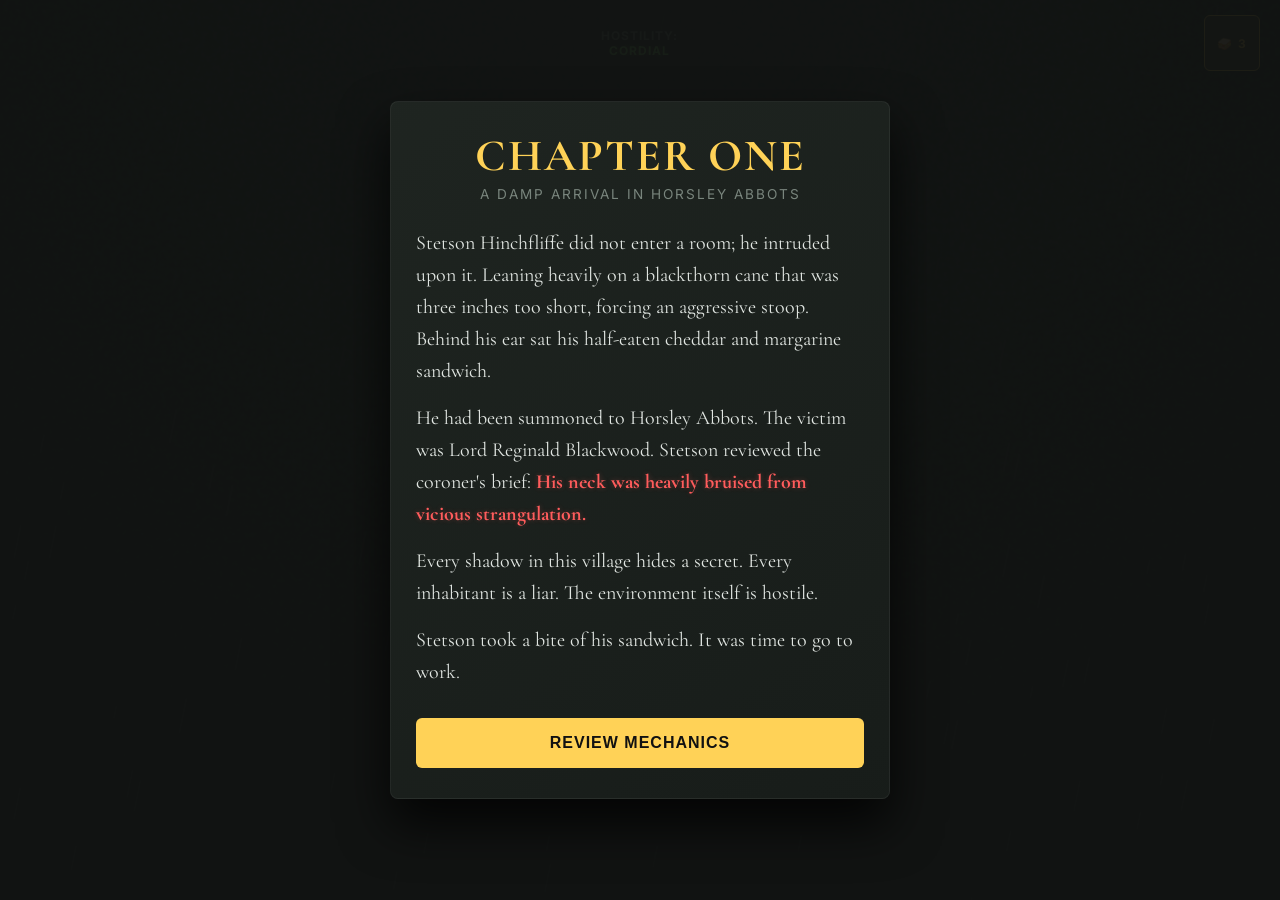
==== commit 3fa604a6: "Add files via upload" ====
--- a/index.html
+++ b/index.html
@@ -2,7 +2,7 @@
 <html lang="en">
 <head>
     <meta charset="UTF-8">
-    <meta name="viewport" content="width=device-width, initial-scale=1.0, maximum-scale=1.0, user-scalable=no">
+    <meta name="viewport" content="width=device-width, initial-scale=1.0, maximum-scale=1.0, user-scalable=no, viewport-fit=cover">
     <title>The Horsley Abbots Murders</title>
     
     <link rel="preconnect" href="https://fonts.googleapis.com">
@@ -11,19 +11,32 @@
 
     <style>
         :root {
-            --bg-color: #111312; --card-bg: #1c211e;
-            --text-main: #c4c9c5; --text-muted: #79857d;
-            --accent-gold: #ffd257; --danger-red: #ff5c5c; --success-green: #7fd966;
-            --font-ui: 'Inter', sans-serif; --font-story: 'Cormorant Garamond', serif;
-        }
+            --bg-color: #111312; 
+            --card-bg: #1c211e;
+            --text-main: #c4c9c5; 
+            --text-muted: #79857d;
+            --accent-gold: #ffd257; 
+            --danger-red: #ff5c5c; 
+            --success-green: #7fd966;
+            --font-ui: 'Inter', sans-serif; 
+            --font-story: 'Cormorant Garamond', serif;
+            --paranoia-level: 0;
+        }
+
+        ::-webkit-scrollbar { width: 6px; }
+        ::-webkit-scrollbar-track { background: rgba(0, 0, 0, 0.2); border-radius: 4px; }
+        ::-webkit-scrollbar-thumb { background: rgba(255, 255, 255, 0.1); border-radius: 4px; }
 
         body {
             background-color: var(--bg-color); 
             background-image: radial-gradient(circle at 50% 0%, #1c241e 0%, #111312 80%);
-            color: var(--text-main); font-family: var(--font-story);
-            margin: 0; padding: 0; display: flex; flex-direction: column; 
+            color: var(--text-main); 
+            font-family: var(--font-story);
+            margin: 0; padding: 0; 
+            display: flex; flex-direction: column; 
             height: 100vh; height: 100dvh; width: 100vw;
             overflow: hidden; touch-action: none; user-select: none;
+            -webkit-user-select: none; -webkit-tap-highlight-color: transparent;
             position: relative;
         }
 
@@ -33,130 +46,162 @@
             pointer-events: none; z-index: 1; 
         }
 
-        body.jeopardy-active { animation: pulse-red 1.2s infinite ease-in-out; }
-        @keyframes pulse-red {
-            0%, 100% { box-shadow: inset 0 0 30px rgba(255, 92, 92, 0.15); }
-            50% { box-shadow: inset 0 0 100px rgba(255, 92, 92, 0.4); }
-        }
+        body::after {
+            content: ""; position: absolute; top: 0; left: 0; right: 0; bottom: 0;
+            box-shadow: inset 0 0 min(150px, 20vw) rgba(0,0,0, var(--paranoia-level));
+            pointer-events: none; z-index: 999; transition: box-shadow 0.5s ease;
+        }
+
+        #rain-canvas {
+            position: absolute; top: 0; left: 0; width: 100%; height: 100%;
+            pointer-events: none; z-index: 2; opacity: 0.5;
+        }
+
+        /* Standard Hunted Animation */
+        @keyframes heartbeat {
+            0%, 100% { box-shadow: inset 0 0 50px rgba(255, 92, 92, 0.1); transform: scale(1); }
+            15% { box-shadow: inset 0 0 120px rgba(255, 92, 92, 0.4); transform: scale(1.01); }
+            30% { box-shadow: inset 0 0 50px rgba(255, 92, 92, 0.1); transform: scale(1); }
+            45% { box-shadow: inset 0 0 120px rgba(255, 92, 92, 0.4); transform: scale(1.01); }
+        }
+        body.hunted { animation: heartbeat 0.85s infinite; }
+
+        /* The 'Weapon Pickup' Panic State */
+        body.jeopardy-active { animation: jeopardy-shake 0.3s infinite; }
+        @keyframes jeopardy-shake {
+            0%, 100% { transform: translate(0, 0); }
+            25% { transform: translate(-1px, 1px); }
+            50% { transform: translate(1px, -1px); }
+            75% { transform: translate(-1px, -1px); }
+        }
+        body.jeopardy-active::after {
+            box-shadow: inset 0 0 40vw rgba(200, 0, 0, 0.7) !important;
+            animation: doom-pulse 1s infinite alternate;
+        }
+        @keyframes doom-pulse {
+            from { box-shadow: inset 0 0 30vw rgba(200, 0, 0, 0.5); }
+            to { box-shadow: inset 0 0 60vw rgba(255, 0, 0, 0.85); }
+        }
+
+        @keyframes shake {
+            0% { transform: translate(1px, 1px) rotate(0deg); }
+            10% { transform: translate(-1px, -2px) rotate(-1deg); }
+            20% { transform: translate(-3px, 0px) rotate(1deg); }
+            30% { transform: translate(3px, 2px) rotate(0deg); }
+            40% { transform: translate(1px, -1px) rotate(1deg); }
+            50% { transform: translate(-1px, 2px) rotate(-1deg); }
+            60% { transform: translate(-3px, 1px) rotate(0deg); }
+            70% { transform: translate(3px, 1px) rotate(-1deg); }
+            80% { transform: translate(-1px, -1px) rotate(1deg); }
+            90% { transform: translate(1px, 2px) rotate(0deg); }
+            100% { transform: translate(1px, -2px) rotate(-1deg); }
+        }
+        body.shake #card-container { animation: shake 0.4s; }
 
         .fullscreen-overlay {
             position: absolute; top: 0; left: 0; right: 0; bottom: 0; 
-            background: rgba(17, 19, 18, 0.95); 
-            z-index: 1000; display: flex; flex-direction: column; 
-            padding: 20px; box-sizing: border-box;
-            overflow-y: auto; overflow-x: hidden;
+            background: rgba(17, 19, 18, 0.95); z-index: 1000; 
+            display: flex; flex-direction: column; 
+            padding: max(20px, env(safe-area-inset-top)) 20px max(20px, env(safe-area-inset-bottom)) 20px;
+            box-sizing: border-box; overflow-y: auto; overflow-x: hidden;
             align-items: center; justify-content: flex-start;
+            transition: opacity 0.4s ease;
         }
         .hidden { display: none !important; opacity: 0; pointer-events: none; }
 
         .overlay-card {
-            background: linear-gradient(145deg, rgba(31, 37, 33, 0.95), rgba(24, 29, 26, 0.95));
-            border: 1px solid rgba(255, 255, 255, 0.05);
-            border-radius: 4px; padding: 25px; box-shadow: 0 25px 50px rgba(0,0,0,0.8);
+            background: linear-gradient(145deg, rgba(31, 37, 33, 0.98), rgba(24, 29, 26, 0.98));
+            border: 1px solid rgba(255, 255, 255, 0.05); border-radius: 8px; 
+            padding: 30px 25px; box-shadow: 0 25px 50px rgba(0,0,0,0.8);
             width: 100%; max-width: 500px; margin: auto; box-sizing: border-box;
         }
 
-        .menu-title { font-size: 2.4em; font-weight: 800; color: var(--accent-gold); text-align: center; margin-bottom: 5px; font-family: var(--font-story); text-transform: uppercase; letter-spacing: 2px; line-height: 1.1;}
-        .menu-subtitle { text-align: center; color: var(--text-muted); font-size: 0.85em; margin-bottom: 25px; letter-spacing: 2px; text-transform: uppercase;}
-        
-        .novel-text { font-family: var(--font-story); font-size: 1.15em; line-height: 1.6; color: #e0e5e1; margin-bottom: 10px;}
+        .menu-title { font-size: clamp(2em, 8vw, 2.8em); font-weight: 800; color: var(--accent-gold); text-align: center; margin-bottom: 5px; font-family: var(--font-story); text-transform: uppercase; letter-spacing: 2px; line-height: 1.1;}
+        .menu-subtitle { text-align: center; color: var(--text-muted); font-size: 0.85em; margin-bottom: 25px; letter-spacing: 2px; text-transform: uppercase; font-family: var(--font-ui);}
+        .novel-text { font-size: clamp(1.1em, 4vw, 1.25em); line-height: 1.6; color: #e0e5e1; margin-bottom: 10px;}
         .novel-text p { margin-top: 0; margin-bottom: 15px; }
-        .suspect-list { font-family: var(--font-ui); font-size: 0.85em; margin-bottom: 20px; padding-left: 20px; color: var(--text-muted); }
-        .suspect-list li { margin-bottom: 8px; line-height: 1.4;}
-        .suspect-list strong { color: var(--accent-gold); }
-
-        .primary-btn { background: var(--accent-gold); color: #111; font-size: 1em; font-weight: 800; padding: 16px; border: none; border-radius: 4px; cursor: pointer; text-transform: uppercase; transition: transform 0.1s; width: 100%; box-sizing: border-box; margin-top: 15px;}
-        .primary-btn:active { transform: scale(0.96); }
+
+        .primary-btn { background: var(--accent-gold); color: #111; font-size: 1em; font-weight: 800; padding: 16px; border: none; border-radius: 6px; cursor: pointer; text-transform: uppercase; transition: transform 0.1s; width: 100%; min-height: 48px; box-sizing: border-box; margin-top: 15px; letter-spacing: 1px;}
+        .primary-btn:active { transform: scale(0.97); }
 
         .tut-block { margin-bottom: 12px; background: rgba(0,0,0,0.3); padding: 15px; border-radius: 4px; border-left: 4px solid var(--accent-gold);}
         .tut-block h3 { color: #e0e5e1; margin: 0 0 5px 0; font-size: 0.95em; text-transform: uppercase; letter-spacing: 1px;}
         .tut-block p { color: var(--text-muted); margin: 0; font-size: 0.95em; line-height: 1.5; font-family: var(--font-story);}
-
-        #end-title { font-size: 2.5em; font-weight: 800; text-align: center; margin-bottom: 10px; text-transform: uppercase; font-family: var(--font-story); line-height: 1.1; color: var(--accent-gold); }
+        .diff-container { display: flex; flex-direction: column; gap: 10px; margin-top: auto; width: 100%; max-width: 600px; margin-left: auto; margin-right: auto;}
+
+        #end-title { font-size: clamp(2em, 8vw, 2.5em); font-weight: 800; text-align: center; margin-bottom: 10px; text-transform: uppercase; line-height: 1.1; color: var(--accent-gold); }
         #end-subtitle { text-align: center; color: var(--text-muted); font-size: 0.8em; margin-bottom: 20px; letter-spacing: 2px; text-transform: uppercase; font-family: var(--font-ui); }
-        #end-desc { font-family: var(--font-story); font-size: 1.1em; line-height: 1.5; color: var(--text-muted); margin-bottom: 20px; text-align: justify;}
-        
+        #end-desc { font-size: 1.1em; line-height: 1.5; color: var(--text-muted); margin-bottom: 20px; text-align: justify;}
         .score-box { background: rgba(0,0,0,0.4); border: 1px solid var(--accent-gold); padding: 15px; border-radius: 4px; text-align: center; margin-bottom: 20px; }
         .score-box h2 { color: var(--accent-gold); font-size: 2.5em; margin: 0; font-family: var(--font-story);}
         .score-box p { margin: 5px 0 0 0; color: var(--text-main); font-size: 1em; text-transform: uppercase; letter-spacing: 1px; font-family: var(--font-ui); font-weight: bold;}
-        
         .stat-grid { display: grid; grid-template-columns: 1fr 1fr; gap: 8px; font-family: var(--font-ui); font-size: 0.75em; }
-        .stat-item { background: rgba(255,255,255,0.05); padding: 8px; border-radius: 4px; display: flex; justify-content: space-between;}
+        .stat-item { background: rgba(255,255,255,0.05); padding: 10px 8px; border-radius: 4px; display: flex; justify-content: space-between; align-items: center;}
         .stat-val { color: var(--text-main); font-weight: bold; }
 
-        /* --- GAME UI --- */
-        #top-bar { display: flex; justify-content: space-between; align-items: center; padding: 15px 20px 5px 20px; font-family: var(--font-ui); font-size: 0.7em; font-weight: 700; color: var(--text-muted); text-transform: uppercase; letter-spacing: 1px; z-index: 100;}
+        #top-bar { display: flex; justify-content: space-between; align-items: center; padding: max(15px, env(safe-area-inset-top)) 20px 10px 20px; font-family: var(--font-ui); font-size: clamp(0.65em, 2vw, 0.75em); font-weight: 700; color: var(--text-muted); text-transform: uppercase; letter-spacing: 1px; z-index: 100;}
         #top-bar span.active { color: var(--accent-gold); text-shadow: 0 0 10px rgba(255, 210, 87, 0.4); }
-        .sandwich-btn { background: rgba(255, 210, 87, 0.15); border: 1px solid var(--accent-gold); padding: 4px 10px; border-radius: 4px; color: var(--accent-gold); cursor: pointer; display: flex; align-items: center; gap: 5px; transition: all 0.2s; z-index: 100;}
+        .sandwich-btn { background: rgba(255, 210, 87, 0.15); border: 1px solid var(--accent-gold); padding: 8px 12px; border-radius: 6px; color: var(--accent-gold); cursor: pointer; display: flex; align-items: center; gap: 5px; min-height: 38px; transition: all 0.2s; z-index: 100;}
         .sandwich-btn:active { transform: scale(0.9); }
         .sandwich-btn.disabled { opacity: 0.3; pointer-events: none; border-color: var(--text-muted); color: var(--text-muted); }
         
-        #mini-map {
-            display: grid; grid-template-columns: repeat(3, 1fr); gap: 4px;
-            padding: 10px 20px 15px 20px; border-bottom: 1px solid rgba(255,255,255,0.05);
-            max-width: 400px; margin: 0 auto; width: 100%; box-sizing: border-box; flex: 0 0 auto;
-            position: relative; z-index: 10;
-        }
-        .map-room {
-            background: rgba(255,255,255,0.02); border: 1px solid rgba(255,255,255,0.05);
-            border-radius: 4px; padding: 4px 2px;
-            display: flex; flex-direction: column; align-items: center; justify-content: flex-start;
-            min-height: 55px; transition: all 0.3s; position: relative;
-        }
+        #mini-map { display: grid; grid-template-columns: repeat(3, 1fr); gap: 6px; padding: 10px 20px 15px 20px; border-bottom: 1px solid rgba(255,255,255,0.05); max-width: 450px; margin: 0 auto; width: 100%; box-sizing: border-box; flex: 0 0 auto; position: relative; z-index: 10; }
+        .map-room { background: rgba(255,255,255,0.02); border: 1px solid rgba(255,255,255,0.05); border-radius: 6px; padding: 6px 4px; display: flex; flex-direction: column; align-items: center; justify-content: flex-start; min-height: 60px; transition: all 0.3s; position: relative; }
         .map-room.active { background: rgba(255, 210, 87, 0.1); border-color: var(--accent-gold); box-shadow: 0 0 10px rgba(255, 210, 87, 0.15); }
-        .rm-name { font-size: 0.55em; color: var(--text-muted); font-family: var(--font-ui); text-transform: uppercase; letter-spacing: 0.5px; width: 100%; text-align: center; white-space: normal; line-height: 1.1; margin-bottom: 2px; flex-grow: 1; display: flex; align-items: center; justify-content: center;}
+        .rm-name { font-size: clamp(0.5em, 2.5vw, 0.6em); color: var(--text-muted); font-family: var(--font-ui); text-transform: uppercase; letter-spacing: 0.5px; width: 100%; text-align: center; white-space: normal; line-height: 1.2; margin-bottom: 4px; flex-grow: 1; display: flex; align-items: center; justify-content: center;}
         .map-room.active .rm-name { color: var(--accent-gold); font-weight: 800; }
-        
-        .map-dots { display: flex; gap: 3px; margin-top: auto; padding-bottom: 2px; flex-wrap: wrap; justify-content: center; width: 100%; padding: 0 4px; box-sizing: border-box;}
+        .map-dots { display: flex; gap: 4px; margin-top: auto; padding-bottom: 2px; flex-wrap: wrap; justify-content: center; width: 100%; box-sizing: border-box;}
         .map-dot { width: 6px; height: 6px; border-radius: 50%; flex-shrink: 0; box-shadow: 0 1px 3px rgba(0,0,0,0.8);}
         .map-dot.player { background: var(--accent-gold); box-shadow: 0 0 6px var(--accent-gold); width: 8px; height: 8px; border: 1px solid #111;}
 
-        /* --- CARDS & SWIPE UI --- */
-        #card-container { flex: 1; position: relative; display: flex; justify-content: center; align-items: center; overflow: hidden; perspective: 1000px; padding: 20px;}
+        #card-container { flex: 1; position: relative; display: flex; justify-content: center; align-items: center; overflow: hidden; perspective: 1000px; padding: 20px; padding-bottom: max(20px, env(safe-area-inset-bottom)); }
         
-        .hint-label { 
-            position: absolute; font-family: var(--font-ui); font-size: 0.75em; font-weight: 800; 
-            text-transform: uppercase; letter-spacing: 1px; color: var(--text-muted); 
-            z-index: 50; cursor: pointer; transition: all 0.2s;
-            display: flex; align-items: center; justify-content: center; text-align: center;
-        }
+        .hint-label { position: absolute; font-family: var(--font-ui); font-size: 0.75em; font-weight: 800; text-transform: uppercase; letter-spacing: 1px; color: var(--text-muted); z-index: 50; transition: all 0.2s; display: flex; align-items: center; justify-content: center; text-align: center; cursor: pointer; }
         .hint-label:active { transform: scale(0.95); color: var(--text-main); }
-        .hint-label.highlight { color: var(--accent-gold); text-shadow: 0 0 10px var(--accent-gold); transform: scale(1.05);}
+        #hint-up { top: 20px; left: 50%; transform: translateX(-50%); }
+        #hint-down { bottom: max(20px, env(safe-area-inset-bottom)); left: 50%; transform: translateX(-50%); }
+        #hint-left { left: 10px; top: 50%; writing-mode: vertical-rl; text-orientation: mixed; transform: translateY(-50%) rotate(180deg); height: auto; }
+        #hint-right { right: 10px; top: 50%; writing-mode: vertical-rl; text-orientation: mixed; transform: translateY(-50%); height: auto; }
+
+        .swipe-card {
+            position: absolute; width: 100%; max-width: 340px; height: 62vh; max-height: 520px;
+            background: linear-gradient(145deg, #1f2521, #181d1a);
+            border: 1px solid #2a332d; border-radius: 8px;
+            box-shadow: 0 25px 50px rgba(0,0,0,0.8), inset 0 0 0 1px rgba(255,255,255,0.03);
+            display: flex; flex-direction: column; padding: 25px 20px; box-sizing: border-box;
+            cursor: grab; transform-origin: 50% 100%; will-change: transform; z-index: 10;
+        }
+        .swipe-card:active { cursor: grabbing; }
+        .card-behind { position: absolute; width: 100%; max-width: 340px; height: 62vh; max-height: 520px; background: rgba(28, 33, 30, 0.5); border: 1px solid rgba(255, 255, 255, 0.02); border-radius: 8px; transform: scale(0.95) translateY(20px); z-index: 5;}
         
-        #hint-up { top: 15px; left: 50%; transform: translateX(-50%); }
-        #hint-down { bottom: 15px; left: 50%; transform: translateX(-50%); }
-        #hint-left { left: 5px; top: 50%; writing-mode: vertical-rl; text-orientation: mixed; transform: translateY(-50%) rotate(180deg); height: auto; }
-        #hint-left.highlight { transform: translateY(-50%) rotate(180deg) scale(1.05); }
-        #hint-right { right: 5px; top: 50%; writing-mode: vertical-rl; text-orientation: mixed; transform: translateY(-50%); height: auto; }
-        #hint-right.highlight { transform: translateY(-50%) scale(1.05); }
-
-        .swipe-card {
-            position: absolute; width: 100%; max-width: 320px; height: 60vh; max-height: 480px;
-            background: linear-gradient(145deg, #1f2521, #181d1a);
-            border: 1px solid #2a332d; border-radius: 2px;
-            box-shadow: 0 25px 50px rgba(0,0,0,0.8), inset 0 0 0 1px rgba(255,255,255,0.03);
-            display: flex; flex-direction: column; padding: 25px; box-sizing: border-box;
-            cursor: grab; transform-origin: 50% 100%; will-change: transform; z-index: 10;
-        }
-        .swipe-card:active { cursor: grabbing; }
-
-        .card-header { font-family: var(--font-ui); font-size: 0.75em; text-transform: uppercase; letter-spacing: 2px; color: var(--accent-gold); margin-bottom: 10px; font-weight: 800;}
-        .card-title { font-size: 2.2em; font-weight: 700; color: var(--text-main); margin-bottom: 15px; line-height: 1.1; }
-        .card-body { font-size: 1.15em; line-height: 1.5; color: var(--text-main); flex-grow: 1; overflow-y: auto; padding-right: 5px;}
+        .card-header { font-family: var(--font-ui); font-size: 0.75em; text-transform: uppercase; letter-spacing: 2px; color: var(--accent-gold); margin-bottom: 8px; font-weight: 800;}
+        .card-title { font-size: clamp(1.8em, 7vw, 2.2em); font-weight: 700; color: var(--text-main); margin-bottom: 15px; line-height: 1.1; }
+        .card-body { font-size: 1.1em; line-height: 1.5; color: var(--text-main); flex-grow: 1; overflow-y: auto; padding-right: 5px;}
         .card-body p { margin-top: 0; margin-bottom: 15px; }
-        .dialogue { font-style: italic; color: #fff; border-left: 2px solid var(--accent-gold); padding-left: 15px; margin: 15px 0; background: rgba(0,0,0,0.25); padding: 10px 15px;}
+        .dialogue { font-style: italic; color: #fff; border-left: 3px solid var(--accent-gold); margin: 15px 0; background: rgba(0,0,0,0.25); padding: 12px 15px; border-radius: 0 4px 4px 0;}
         .desc-text { color: var(--text-muted); font-style: italic; font-size: 0.9em; margin-bottom: 15px;}
-        
-        .entity-list { margin-top: 15px; font-family: var(--font-ui); font-size: 0.8em; }
-        .entity-item { background: rgba(0,0,0,0.3); padding: 8px 12px; border-radius: 2px; margin-bottom: 6px; display: flex; justify-content: space-between; align-items: center; border: 1px solid rgba(255,255,255,0.02);}
-        
-        .card-behind { position: absolute; width: 100%; max-width: 320px; height: 60vh; max-height: 480px; background: rgba(28, 33, 30, 0.5); border: 1px solid rgba(255, 255, 255, 0.02); border-radius: 2px; transform: scale(0.95) translateY(20px); z-index: 5;}
-        
+        .entity-list { margin-top: 15px; font-family: var(--font-ui); font-size: 0.85em; }
+        .entity-item { background: rgba(0,0,0,0.3); padding: 12px; border-radius: 4px; margin-bottom: 8px; display: flex; justify-content: space-between; align-items: center; border: 1px solid rgba(255,255,255,0.03);}
         .danger-text { color: var(--danger-red); font-weight: 700; text-shadow: 0 0 5px rgba(255,92,92,0.3); }
         .sys-text { color: var(--text-muted); font-family: var(--font-ui); font-size: 0.85em; text-transform: uppercase; letter-spacing: 1px;}
+
+        .swipe-stamp {
+            position: absolute; padding: 8px 12px; border: 3px solid var(--text-main);
+            color: var(--text-main); font-family: var(--font-ui); font-size: 1.2em;
+            font-weight: 800; text-transform: uppercase; border-radius: 6px;
+            opacity: 0; z-index: 100; pointer-events: none; letter-spacing: 1px;
+            background: rgba(17,19,18,0.9); box-shadow: 0 5px 15px rgba(0,0,0,0.5);
+            text-align: center; line-height: 1.1; max-width: 80%;
+        }
+        .stamp-right { top: 30px; left: 20px; border-color: var(--success-green); color: var(--success-green); transform: rotate(-10deg); }
+        .stamp-left { top: 30px; right: 20px; border-color: var(--danger-red); color: var(--danger-red); transform: rotate(10deg); }
+        .stamp-up { bottom: 30px; left: 50%; transform: translateX(-50%); border-color: var(--accent-gold); color: var(--accent-gold); }
+        .stamp-down { top: 30px; left: 50%; transform: translateX(-50%); border-color: #888; color: #ccc; }
     </style>
 </head>
 <body>
+
+    <canvas id="rain-canvas"></canvas>
 
     <div id="prologue-screen" class="fullscreen-overlay hidden">
         <div class="overlay-card">
@@ -171,15 +216,15 @@
             <div class="menu-subtitle">A Detective's Work</div>
             <div class="tut-block">
                 <h3>1. Geographical Friction</h3>
-                <p>Two random locations are completely inaccessible (flooded, pitch black, or locked). You must blindly find the utility items scattered in other rooms. You won't know a room is blocked until you try to enter.</p>
+                <p>Two random locations are inaccessible. Find utility items (Boots, Lantern, Key) to enter them.</p>
             </div>
             <div class="tut-block">
-                <h3>2. The Interrogation & Patience</h3>
-                <p>Locals have limits. Asking standard questions raises their chance of walking away (by the 3rd question, they might snap). Insulting them gets real answers, but they will permanently clam up after <b>two insults</b>. Be warned: insulting someone in a crowded room disgusts the witnesses, rapidly draining their patience too.</p>
+                <h3>2. The Interrogation Web</h3>
+                <p>Every suspect holds 5 facts. A polite <b>Grunt</b> reveals up to 2 before they get annoyed. A <b>Deep Insult</b> reveals up to 2 more, but spikes Hostility. <b>Warning: Insulting the true Killer will massively spike their paranoia.</b> Eating your <b>Sandwich</b> lowers Hostility.</p>
             </div>
             <div class="tut-block">
                 <h3>3. The Grand Assembly</h3>
-                <p>When you have the weapon, return to the Crime Scene to accuse. You must correctly link the <b>Killer</b> AND their specific <b>Motive</b>.</p>
+                <p>When you pocket the weapon, return to the Crime Scene. The innocents perfectly corroborate each other's alibis. The killer's alibi will be a lie. Accuse the killer and their true motive.</p>
             </div>
             <div class="diff-container">
                 <button id="btn-easy" class="primary-btn diff-btn" style="background:var(--success-green); color:#111;">EASY (Tolerant Idiots)</button>
@@ -199,8 +244,8 @@
     </div>
 
     <div id="top-bar">
-        <div style="flex: 1; display:flex; gap:5px; align-items:center;" id="inv-icons"></div> 
-        <div style="flex: 1; text-align: center;">Hostility: <span id="suspicion-text" class="active" style="color:var(--success-green);">CORDIAL</span></div>
+        <div style="flex: 1; display:flex; gap:8px; align-items:center;" id="inv-icons"></div> 
+        <div style="flex: 1; text-align: center;">Hostility:<br><span id="suspicion-text" class="active" style="color:var(--success-green);">CORDIAL</span></div>
         <div style="flex: 1; display: flex; justify-content: flex-end;">
             <div id="btn-sandwich" class="sandwich-btn" onclick="eatSandwich()">🥪 <span id="sandwich-count">3</span></div>
         </div>
@@ -209,41 +254,105 @@
     <div id="mini-map"></div>
 
     <div id="card-container">
-        <div id="hint-up" class="hint-label">▲ Up</div>
-        <div id="hint-down" class="hint-label">▼ Down</div>
-        <div id="hint-left" class="hint-label">◀ Left</div>
-        <div id="hint-right" class="hint-label">Right ▶</div>
+        <div id="hint-up" class="hint-label"></div>
+        <div id="hint-down" class="hint-label"></div>
+        <div id="hint-left" class="hint-label"></div>
+        <div id="hint-right" class="hint-label"></div>
         <div class="card-behind"></div>
     </div>
 
     <script>
-        document.addEventListener('DOMContentLoaded', () => {
-            document.getElementById('btn-to-tutorial').addEventListener('click', () => {
-                document.getElementById('prologue-screen').classList.add('hidden');
-                document.getElementById('tutorial-screen').classList.remove('hidden');
-            });
-            document.getElementById('btn-easy').addEventListener('click', () => startGame('easy'));
-            document.getElementById('btn-normal').addEventListener('click', () => startGame('normal'));
-            document.getElementById('btn-hard').addEventListener('click', () => startGame('hard'));
-            document.getElementById('btn-restart').addEventListener('click', () => {
-                document.getElementById('end-screen').classList.add('hidden');
-                initWorld(); 
-            });
-
-            initWorld(); 
-        });
+        function vib(pattern) { if (navigator.vibrate) navigator.vibrate(pattern); }
+
+        const AudioSys = {
+            ctx: null, drone: null, gain: null, heartbeatInterval: null,
+            init() {
+                if (this.ctx) return;
+                this.ctx = new (window.AudioContext || window.webkitAudioContext)();
+                this.startDrone();
+            },
+            startDrone() {
+                if(!this.ctx) return;
+                this.drone = this.ctx.createOscillator();
+                this.drone.type = 'triangle';
+                this.drone.frequency.setValueAtTime(45, this.ctx.currentTime);
+                this.gain = this.ctx.createGain();
+                this.gain.gain.value = 0.05; 
+                this.drone.connect(this.gain);
+                this.gain.connect(this.ctx.destination);
+                this.drone.start();
+            },
+            playSmack() {
+                if(!this.ctx) return;
+                let osc = this.ctx.createOscillator(); let g = this.ctx.createGain();
+                osc.type = 'square';
+                osc.frequency.setValueAtTime(150, this.ctx.currentTime);
+                osc.frequency.exponentialRampToValueAtTime(40, this.ctx.currentTime + 0.15);
+                g.gain.setValueAtTime(0.3, this.ctx.currentTime);
+                g.gain.exponentialRampToValueAtTime(0.01, this.ctx.currentTime + 0.15);
+                osc.connect(g); g.connect(this.ctx.destination);
+                osc.start(); osc.stop(this.ctx.currentTime + 0.15);
+            },
+            playSnap() {
+                if(!this.ctx) return;
+                let osc = this.ctx.createOscillator(); let g = this.ctx.createGain();
+                osc.type = 'sawtooth';
+                osc.frequency.setValueAtTime(300, this.ctx.currentTime);
+                osc.frequency.linearRampToValueAtTime(80, this.ctx.currentTime + 0.3);
+                g.gain.setValueAtTime(0.4, this.ctx.currentTime);
+                g.gain.exponentialRampToValueAtTime(0.01, this.ctx.currentTime + 0.3);
+                osc.connect(g); g.connect(this.ctx.destination);
+                osc.start(); osc.stop(this.ctx.currentTime + 0.3);
+            },
+            setHeartbeat(active) {
+                if (active && !this.heartbeatInterval) {
+                    document.body.classList.add('hunted');
+                    this.heartbeatInterval = setInterval(() => { vib([100, 100, 100, 500]); }, 850);
+                } else if (!active && this.heartbeatInterval) {
+                    document.body.classList.remove('hunted');
+                    clearInterval(this.heartbeatInterval); this.heartbeatInterval = null;
+                }
+            }
+        };
+
+        const Rain = {
+            canvas: null, ctx: null, drops: [], active: false,
+            init() {
+                this.canvas = document.getElementById('rain-canvas'); this.ctx = this.canvas.getContext('2d');
+                this.resize(); window.addEventListener('resize', () => this.resize());
+                for(let i=0; i<120; i++) this.drops.push(this.createDrop());
+                this.active = true; this.loop();
+            },
+            resize() { this.canvas.width = window.innerWidth; this.canvas.height = window.innerHeight; },
+            createDrop() { return { x: Math.random()*window.innerWidth, y: Math.random()*window.innerHeight, s: Math.random()*15+10, l: Math.random()*25+10 }; },
+            loop() {
+                if(!this.active) return;
+                this.ctx.clearRect(0,0,this.canvas.width,this.canvas.height);
+                this.ctx.strokeStyle = 'rgba(150, 160, 150, 0.2)'; 
+                this.ctx.lineWidth = 1.5;
+                this.ctx.beginPath();
+                this.drops.forEach(d => {
+                    this.ctx.moveTo(d.x, d.y); this.ctx.lineTo(d.x - d.l*0.2, d.y + d.l);
+                    d.x -= d.s*0.2; d.y += d.s;
+                    if(d.y > this.canvas.height) { d.x = Math.random()*this.canvas.width; d.y = -d.l; }
+                });
+                this.ctx.stroke();
+                requestAnimationFrame(() => this.loop());
+            }
+        };
 
         const maleNames = ["Nigel", "Ian", "Keith", "Colin", "Gary", "Trevor", "Clive", "Barry", "Gordon"];
         const femaleNames = ["Maureen", "Brenda", "Beryl", "Deirdre", "Pamela", "Susan", "Sharon", "Pauline", "Janet"];
         const surnames = ["Gristle", "Faffingdale", "Goblet", "Plop", "Trotter", "Snitch", "Slurry", "Bogtrotter", "Scab", "Wattle"];
+        const suspectColors = ['#8a3324', '#6b8e23', '#483d8b', '#bdaa55', '#778899', '#2f4f4f'];
 
         const suspectArchetypes = [
-            { role: "The Barmaid", gender: "female", desc: "A matronly woman with faded blue tattoos.", clam: "Shut your cake-hole, Hinchfliffe. I've got kegs to change.", lines: { deny1: "Listen here, mush. I didn't do nuffink. ", deny2: "Are your ears painted on? I told you: ", probeMiss: "You're cruisin' for a bruisin', detective.", gossip: "I shouldn't say, but keep a peeper on " } },
-            { role: "The Vicar", gender: "male", desc: "Clutching a Bible, sweating profusely.", clam: "The Lord is my shepherd! Leave me be!", lines: { deny1: "I walk in the light! I was nowhere near the tragedy. ", deny2: "Please, you're making me perspire! As I said: ", probeMiss: "You speak with the serpent's tongue!", gossip: "It grieves me to bear false witness, but I did see " } },
-            { role: "The Chef", gender: "male", desc: "Wearing a pristine white jacket.", clam: "I have three Michelin stars! I will not be spoken to like this!", lines: { deny1: "I am a culinary god. I do not lie. ", deny2: "Get out of my kitchen! I told you: ", probeMiss: "I will julienne your miserable little fingers!", gossip: "If you must know, the true rat in this village is " } },
-            { role: "The Butcher", gender: "male", desc: "Producing wet, guttural vibrations. Hands the size of hams.", clam: "[Angry pig noises] Get out of my light, corpse.", lines: { deny1: "[Wet grunt] Meat's meat. Ain't killed no human. ", deny2: "[Slaps imaginary cleaver] Said it once: ", probeMiss: "Keep talkin' and you'll end up in the tray.", gossip: "Don't care much, but saw " } },
-            { role: "The Mini-Mart Owner", gender: "female", desc: "Wearing oversized sunglasses, walking on eggshells.", clam: "My ankles are insured for millions! Stop stressing me!", lines: { deny1: "Careful with the stock! I am innocent. ", deny2: "You are stressing my calves! As I said: ", probeMiss: "You are a vile, unglamorous man!", gossip: "Between you and me, I spotted " } },
-            { role: "The Busybody", gender: "female", desc: "Thin as a rake, wearing a rattling necklace of human teeth.", clam: "I'm adding your molars to my chain, Hinchfliffe.", lines: { deny1: "Wipe your shoes! The WI does not harbour murderers. ", deny2: "I will write a strongly worded letter! I told you: ", probeMiss: "You are common! Common and wretched!", gossip: "I see everything. Everything. Keep an eye on " } }
+            { role: "The Barmaid", gender: "female", desc: "A matronly woman with faded blue tattoos." },
+            { role: "The Vicar", gender: "male", desc: "Clutching a Bible, sweating profusely." },
+            { role: "The Chef", gender: "male", desc: "Wearing a pristine white jacket." },
+            { role: "The Butcher", gender: "male", desc: "Producing wet, guttural vibrations. Hands the size of hams." },
+            { role: "The Mini-Mart Owner", gender: "female", desc: "Wearing oversized sunglasses, walking on eggshells." },
+            { role: "The Busybody", gender: "female", desc: "Thin as a rake, wearing a rattling necklace of human teeth." }
         ];
 
         const motives = [
@@ -295,7 +404,7 @@
             turns: 0, currentContext: '', tempPayload: null, turnEvents: [],
             hasWeapon: false, hasMagnifier: false, inventory: [], murderSceneDepth: 3,
             murderRoomId: '', crimeSceneFound: false, gameOver: false, triggerKillerCorner: false,
-            suspicion: 0, maxSuspicion: 25, freeProbeChance: 0.15, isHunted: false,
+            suspicion: 0, maxSuspicion: 25, freeProbeChance: 0.15, isHunted: false, weaponTensionInterval: null,
             sandwichBites: 3, frictions: {},
             roomExamines: {}, playerRoomId: '5', suspects: [], items: [], swipeActions: {},
             stats: { moves: 0, searches: 0, probes: 0, insults: 0, wrongAccusations: 0, sandwichEaten: 0, pplSpoken: new Set(), escapes: 0 },
@@ -310,33 +419,51 @@
             return Math.abs(x1 - x2) + Math.abs(y1 - y2);
         }
 
+        document.addEventListener('DOMContentLoaded', () => {
+            Rain.init();
+            
+            document.getElementById('btn-to-tutorial').addEventListener('click', () => {
+                document.getElementById('prologue-screen').classList.add('hidden');
+                document.getElementById('tutorial-screen').classList.remove('hidden');
+            });
+            document.getElementById('btn-easy').addEventListener('click', () => startGame('easy'));
+            document.getElementById('btn-normal').addEventListener('click', () => startGame('normal'));
+            document.getElementById('btn-hard').addEventListener('click', () => startGame('hard'));
+            document.getElementById('btn-restart').addEventListener('click', () => {
+                document.getElementById('end-screen').classList.add('hidden');
+                initWorld(); 
+            });
+
+            initWorld(); 
+        });
+
         function initWorld() {
+            if (state.weaponTensionInterval) clearInterval(state.weaponTensionInterval);
+            state.weaponTensionInterval = null;
+
             state.turns = 0; state.suspicion = 0; state.hasWeapon = false; state.hasMagnifier = false; state.inventory = [];
             state.gameOver = false; state.crimeSceneFound = false; state.turnEvents = []; state.triggerKillerCorner = false;
             state.isHunted = false; state.sandwichBites = 3; state.murderSceneDepth = Math.floor(Math.random() * 3) + 1; 
             state.stats = { moves: 0, searches: 0, probes: 0, insults: 0, wrongAccusations: 0, sandwichEaten: 0, pplSpoken: new Set(), escapes: 0 };
             state.tempAccused = null; state.frictions = {};
+            AudioSys.setHeartbeat(false); document.body.classList.remove('shake'); document.body.classList.remove('jeopardy-active');
+            document.body.style.setProperty('--paranoia-level', 0);
             
             theme.rooms.forEach(r => state.roomExamines[r.id] = 0);
-            state.playerRoomId = '5'; // Start at Mini-Mart
+            state.playerRoomId = '5'; 
 
             let availableRooms = shuffle(theme.rooms.map(r => r.id).filter(id => id !== '5'));
             state.murderRoomId = availableRooms[0];
             let weaponRoomId = availableRooms[1];
             let itemRooms = availableRooms.slice(2, 6);
 
-            // Establish Frictions
             let selectedFrictions = shuffle(frictionTypes).slice(0, 2);
             let blockedRoomsIds = [];
-            
             if (Math.random() < 0.8) blockedRoomsIds.push(state.murderRoomId);
             else blockedRoomsIds.push(itemRooms[2]);
 
             if (Math.random() < 0.8 && !blockedRoomsIds.includes(weaponRoomId)) blockedRoomsIds.push(weaponRoomId);
-            else {
-                let safeBlocks = availableRooms.filter(id => !blockedRoomsIds.includes(id));
-                blockedRoomsIds.push(safeBlocks[0]);
-            }
+            else { let safeBlocks = availableRooms.filter(id => !blockedRoomsIds.includes(id)); blockedRoomsIds.push(safeBlocks[0]); }
 
             state.frictions[blockedRoomsIds[0]] = selectedFrictions[0];
             state.frictions[blockedRoomsIds[1]] = selectedFrictions[1];
@@ -359,43 +486,70 @@
             state.magnifierRoomId = safeItemRooms[2];
 
             let mNames = shuffle([...maleNames]); let fNames = shuffle([...femaleNames]); let sNamesLast = shuffle([...surnames]);
-            let sData = shuffle([...suspectArchetypes]).slice(0,6); let sMotives = shuffle(motives);
+            let sData = shuffle([...suspectArchetypes]).slice(0,6); let sMotives = shuffle(motives); let sCols = shuffle([...suspectColors]);
             let suspectRooms = shuffle([...theme.rooms.map(r=>r.id)]);
-
-            const getRoomName = (id) => theme.rooms.find(r => r.id === id).name;
 
             state.suspects = [];
             for(let i=0; i<6; i++) {
                 let isMale = sData[i].gender === 'male';
                 let fName = isMale ? mNames.pop() : fNames.pop();
                 state.suspects.push({
-                    name: `${fName} ${sNamesLast[i]}`, role: sData[i].role, desc: sData[i].desc, color: '#ffd257', clam: sData[i].clam, lines: sData[i].lines, 
+                    name: `${fName} ${sNamesLast[i]}`, role: sData[i].role, desc: sData[i].desc, color: sCols[i], 
                     sub: isMale ? 'he' : 'she', obj: isMale ? 'him' : 'her', pos: isMale ? 'his' : 'her',
-                    motive: sMotives[i], isMurderer: (i === 0), hasMet: false, clammed: false, 
-                    hasRevealedRealAlibi: false, hasRevealedMotive: false,
-                    gruntCount: 0, insultCount: 0, roomId: suspectRooms[i]
+                    motive: sMotives[i], isMurderer: (i === 0), hasMet: false, clammedNormal: false, clammed: false,
+                    roomId: suspectRooms[i]
                 });
             }
 
-            let fakeRoomBank = shuffle(theme.rooms.map(r=>r.id));
-            state.suspects[0].initialAlibi = `I was wandering alone around the ${getRoomName(fakeRoomBank[0])}.`;
-            state.suspects[0].realAlibi = `Alright, I was at the ${getRoomName(state.murderRoomId)}! But I just found the body!`;
-            state.suspects[0].isLying = true;
-
-            state.suspects.slice(1).forEach((s, idx) => {
-                let actualRoom = fakeRoomBank[(idx + 1) % fakeRoomBank.length];
-                if (Math.random() < 0.3) {
-                    let fakeRoom = fakeRoomBank[(idx + 4) % fakeRoomBank.length];
-                    s.initialAlibi = `I spent the entire evening at the ${getRoomName(fakeRoom)}.`;
-                    s.realAlibi = `I lied. I was actually hiding in the ${getRoomName(actualRoom)} doing something deeply embarrassing.`;
-                    s.isLying = true;
-                } else {
-                    s.initialAlibi = `I was at the ${getRoomName(actualRoom)} the whole time.`;
-                    s.realAlibi = s.initialAlibi;
-                    s.isLying = false;
-                }
+            let inns = state.suspects.filter(s => !s.isMurderer);
+            let m = state.suspects.find(s => s.isMurderer);
+            
+            let availableRoomsForAlibi = shuffle(theme.rooms.map(r => r.name));
+            let r1 = availableRoomsForAlibi[0]; let r2 = availableRoomsForAlibi[1]; let r3 = availableRoomsForAlibi[2];
+
+            inns[0].myAlibi = `I was in the ${r1} the entire time with ${inns[1].name.split(' ')[0]}.`;
+            inns[1].myAlibi = `I was in the ${r1} the entire time with ${inns[0].name.split(' ')[0]}.`;
+
+            inns[2].myAlibi = `I was stuck in the ${r2} with ${inns[3].name.split(' ')[0]} and ${inns[4].name.split(' ')[0]}.`;
+            inns[3].myAlibi = `I was stuck in the ${r2} with ${inns[2].name.split(' ')[0]} and ${inns[4].name.split(' ')[0]}.`;
+            inns[4].myAlibi = `I was stuck in the ${r2} with ${inns[2].name.split(' ')[0]} and ${inns[3].name.split(' ')[0]}.`;
+
+            m.myAlibi = `I was nowhere near it! I was with ${inns[0].name.split(' ')[0]} in the ${r3}.`; 
+
+            const irrelevantStories = [
+                "was caught stealing from the collection plate",
+                "has a terrible rash they are trying to hide",
+                "was weeping uncontrollably in the toilets earlier",
+                "is heavily in debt to some nasty people in London",
+                "has been passing off cheap horsemeat as beef",
+                "wears a rather unconvincing toupee"
+            ];
+            let stories = shuffle([...irrelevantStories]);
+
+            state.suspects.forEach(s => {
+                let others = state.suspects.filter(o => o !== s);
+                
+                let gossipTarget = others[Math.floor(Math.random() * others.length)];
+                let gossipStr = `${gossipTarget.name.split(' ')[0]} ${stories.pop()}. Sad, really.`;
+
+                let motiveTarget = others[Math.floor(Math.random() * others.length)];
+                let motiveStr = `I know for a fact ${motiveTarget.name.split(' ')[0]} had a reason: ${motiveTarget.motive}`;
+
+                let alibiTarget = others[Math.floor(Math.random() * others.length)];
+                let alibiStr = `I heard ${alibiTarget.name.split(' ')[0]} claims: "${alibiTarget.myAlibi}"`;
+
+                s.infoPool = shuffle([
+                    { type: 'alibi', label: 'Their Alibi', text: s.myAlibi },
+                    { type: 'motive', label: 'Their Secret', text: `Fine, yes. ${s.motive} But I'm no killer.` },
+                    { type: 'gossip', label: 'Irrelevant Gossip', text: gossipStr },
+                    { type: 'known_motive', label: `${motiveTarget.name.split(' ')[0]}'s Motive`, text: motiveStr },
+                    { type: 'known_alibi', label: `${alibiTarget.name.split(' ')[0]}'s Alibi`, text: alibiStr }
+                ]);
+                s.revealedData = [];
+                s.normalReveals = 0;
+                s.deepReveals = 0;
             });
-            
+
             state.suspects = shuffle(state.suspects); 
             renderPrologue();
         }
@@ -405,7 +559,7 @@
                 <div class="menu-title">CHAPTER ONE</div>
                 <div class="menu-subtitle">A Damp Arrival in Horsley Abbots</div>
                 <div class="novel-text">
-                    <p>Stetson Hinchfliffe did not enter a room; he intruded upon it. Behind his ear sat his half-eaten cheddar and margarine sandwich.</p>
+                    <p>Stetson Hinchfliffe did not enter a room; he intruded upon it. Leaning heavily on a blackthorn cane that was three inches too short, forcing an aggressive stoop. Behind his ear sat his half-eaten cheddar and margarine sandwich.</p>
                     <p>He had been summoned to Horsley Abbots. The victim was Lord Reginald Blackwood. Stetson reviewed the coroner's brief: <strong class="danger-text">${state.causeOfDeath.desc}</strong></p>
                     <p>Every shadow in this village hides a secret. Every inhabitant is a liar. The environment itself is hostile.</p>
                     <p>Stetson took a bite of his sandwich. It was time to go to work.</p>
@@ -416,10 +570,11 @@
         }
 
         function startGame(diff) {
+            try { AudioSys.init(); } catch(e) { console.log('Audio init skipped'); }
             document.getElementById('tutorial-screen').classList.add('hidden');
-            if (diff === 'easy') { state.maxSuspicion = 45; state.freeProbeChance = 0.30; }
-            else if (diff === 'normal') { state.maxSuspicion = 30; state.freeProbeChance = 0.15; }
-            else { state.maxSuspicion = 20; state.freeProbeChance = 0.05; }
+            if (diff === 'easy') { state.maxSuspicion = 45; }
+            else if (diff === 'normal') { state.maxSuspicion = 30; }
+            else { state.maxSuspicion = 20; }
             
             document.getElementById('btn-sandwich').classList.remove('disabled');
             document.body.classList.remove('jeopardy-active');
@@ -431,6 +586,7 @@
             if (state.sandwichBites <= 0 || state.gameOver) return;
             state.sandwichBites--; state.stats.sandwichEaten++;
             state.suspicion = Math.max(0, state.suspicion - 15);
+            AudioSys.playSmack(); vib([50, 100, 50]);
             updateHUD();
             generateCard('result_card', { title: "A Repulsive Display", text: "Stetson produced his pocketed sandwich and took a wet, smacking bite. The sheer grotesque nature of his chewing left any locals in the vicinity in a state of stunned, nauseated silence. Hostility has plummeted." });
         }
@@ -449,18 +605,20 @@
             document.getElementById('inv-icons').innerHTML = iconsHtml;
 
             let ratio = state.suspicion / state.maxSuspicion;
+            document.body.style.setProperty('--paranoia-level', Math.min(0.8, ratio));
+
             let susEl = document.getElementById('suspicion-text');
-            if (ratio < 0.4) { susEl.innerText = "CORDIAL"; susEl.style.color = "var(--success-green)"; }
-            else if (ratio < 0.75) { susEl.innerText = "VEXED"; susEl.style.color = "var(--accent-gold)"; }
-            else if (ratio < 0.95) { susEl.innerText = "ENRAGED"; susEl.style.color = "orange"; }
-            else { susEl.innerText = "CRITICAL"; susEl.style.color = "var(--danger-red)"; }
+            if (ratio < 0.4) { susEl.innerText = "CORDIAL"; susEl.style.color = "var(--success-green)"; AudioSys.setHeartbeat(false); }
+            else if (ratio < 0.75) { susEl.innerText = "VEXED"; susEl.style.color = "var(--accent-gold)"; AudioSys.setHeartbeat(false); }
+            else if (ratio < 1.0 && !state.isHunted) { susEl.innerText = "ENRAGED"; susEl.style.color = "orange"; AudioSys.setHeartbeat(false); }
+            else { susEl.innerText = "CRITICAL"; susEl.style.color = "var(--danger-red)"; AudioSys.setHeartbeat(true); }
 
             const mapHtml = theme.rooms.map(r => {
                 let isHere = r.id === state.playerRoomId;
                 let roomSuspects = state.suspects.filter(s => s.roomId === r.id);
                 let dotsHtml = '';
                 if (isHere) dotsHtml += `<div class="map-dot player"></div>`;
-                roomSuspects.forEach(s => { dotsHtml += `<div class="map-dot" style="background:${s.clammed ? '#555' : s.color}"></div>`; });
+                roomSuspects.forEach(s => { dotsHtml += `<div class="map-dot" style="background:${s.clammed ? '#333' : s.color}"></div>`; });
                 return `<div class="map-room ${isHere ? 'active' : ''}"><span class="rm-name">${r.name}</span><div class="map-dots">${dotsHtml}</div></div>`;
             }).join('');
             document.getElementById('mini-map').innerHTML = mapHtml;
@@ -471,9 +629,17 @@
             const symbols = { up: '▲ ', down: '▼ ', left: '◀ ', right: ' ▶' };
             dirs.forEach(dir => {
                 const el = document.getElementById(`hint-${dir}`);
+                if (!el) return;
                 const actionData = state.swipeActions[dir];
-                if (actionData) { el.style.display = 'flex'; el.innerText = dir === 'right' ? actionData.text + symbols[dir] : symbols[dir] + actionData.text; el.onclick = () => triggerAction(actionData.action); } 
-                else { el.style.display = 'none'; el.onclick = null; }
+                if (actionData) { 
+                    el.style.display = 'flex'; 
+                    el.innerText = dir === 'right' ? actionData.text + symbols[dir] : symbols[dir] + actionData.text; 
+                    el.onclick = () => { vib(10); triggerAction(actionData.action); }; 
+                } else { 
+                    el.style.display = 'none'; 
+                    el.innerText = ''; 
+                    el.onclick = null; 
+                }
             });
         }
 
@@ -528,7 +694,7 @@
                 let killer = state.suspects.find(s => s.isMurderer);
                 html = `<div class="card-header danger-text">HUNTED!</div><div class="card-title">Ambushed!</div><div class="card-body">
                 <p>The damp air grew suddenly thick. The only exit was blocked.</p>
-                <p><span style="color:${killer.color}; font-weight:bold;">${killer.name}</span>, ${killer.role}, stepped out of the gloom, eyes burning with murderous intent.</p>
+                <p><span style="color:${killer.color}; font-weight:bold;">${killer.name}</span> stepped out of the gloom, eyes burning with murderous intent.</p>
                 <div class="dialogue">"I've had enough of you, Hinchfliffe. It ends here."</div>
                 <p class="danger-text">They lunge! You must evade or die!</p></div>`;
                 
@@ -549,7 +715,7 @@
                 if (room.id === state.murderRoomId && state.crimeSceneFound) html += `<p class="danger-text">A massive pool of blood stains the ground here. The true Scene of the Crime.</p>`;
                 
                 html += `<div class="entity-list">`;
-                if (roomSuspects.length > 0) roomSuspects.forEach(s => html += `<div class="entity-item"><span style="color:${s.color}; font-weight:bold;">${s.name.split(' ')[0]}</span> <span>${s.role}</span></div>`);
+                if (roomSuspects.length > 0) roomSuspects.forEach(s => html += `<div class="entity-item"><span style="color:${s.color}; font-weight:bold;">${s.name.split(' ')[0]}</span> <span style="text-align:right;">${s.role}</span></div>`);
                 else html += `<div class="entity-item" style="color:var(--text-muted); justify-content:center;">Place is dead.</div>`;
                 if (roomItems.length > 0) roomItems.forEach(i => html += `<div class="entity-item"><span style="color:#fff;">${i.name}</span> <span>Item</span></div>`);
                 html += `</div></div>`;
@@ -647,6 +813,9 @@
                 
                 if (s.clammed) {
                     state.swipeActions.down = { text: "Limp Away", action: () => generateCard('room_idle') };
+                } else if (s.clammedNormal) {
+                    state.swipeActions.right = { text: "Insult Deeply", action: () => doProbe(s, true) };
+                    state.swipeActions.down = { text: "Limp Away", action: () => generateCard('room_idle') };
                 } else {
                     state.swipeActions.left = { text: "Grunt Inquiry", action: () => doProbe(s, false) };
                     state.swipeActions.right = { text: "Insult Deeply", action: () => doProbe(s, true) };
@@ -657,9 +826,32 @@
                 let idx = payload; let s = state.suspects[idx];
                 let nextIdx = (idx + 1) % state.suspects.length; let prevIdx = (idx - 1 + state.suspects.length) % state.suspects.length;
 
-                html = `<div class="card-header danger-text">GRAND ASSEMBLY (1/2)</div><div class="card-title">${s.name}</div><div class="card-body"><p class="desc-text">${s.role}</p><p>Is this the killer? Select carefully.</p></div>`;
-                
-                state.swipeActions.up = { text: "SELECT SUSPECT", action: () => { state.tempAccused = s; generateCard('accuse_motive', 0); } };
+                let notesHtml = `<div style="background:rgba(0,0,0,0.3); padding:12px; border-radius:4px; border-left:3px solid ${s.color}; margin-bottom:15px; font-size:0.85em;">
+                    <div class="sys-text" style="color:var(--accent-gold); margin-bottom:8px;">Stetson's Case File</div>
+                    <ul style="padding-left:15px; margin:0; color:var(--text-main); line-height:1.4; font-family:var(--font-ui);">`;
+                
+                if (s.revealedData.length === 0) {
+                    notesHtml += `<li><span class="danger-text">No data extracted.</span> Stetson knows absolutely nothing.</li>`;
+                } else {
+                    s.revealedData.forEach(d => {
+                        notesHtml += `<li style="margin-bottom:6px;"><strong style="color:var(--accent-gold);">${d.label}:</strong> ${d.text}</li>`;
+                    });
+                }
+
+                if (s.clammed) notesHtml += `<li style="margin-top:8px; border-top:1px solid rgba(255,255,255,0.1); padding-top:4px;"><span class="danger-text">Status:</span> Refusing to speak entirely.</li>`;
+                else if (s.clammedNormal) notesHtml += `<li style="margin-top:8px; border-top:1px solid rgba(255,255,255,0.1); padding-top:4px;"><span style="color:var(--accent-gold);">Status:</span> Annoyed. Will only speak if deeply insulted.</li>`;
+                
+                notesHtml += `</ul></div>`;
+
+                html = `<div class="card-header danger-text">GRAND ASSEMBLY (1/2)</div>
+                        <div class="card-title" style="color:${s.color}">${s.name}</div>
+                        <div class="card-body">
+                            <p class="desc-text">${s.role}</p>
+                            ${notesHtml}
+                            <p>Is this the killer? Select carefully.</p>
+                        </div>`;
+                
+                state.swipeActions.up = { text: "SELECT SUSPECT", action: () => { vib(20); state.tempAccused = s; generateCard('accuse_motive', 0); } };
                 state.swipeActions.left = { text: "Prev", action: () => generateCard('accuse_suspect', prevIdx) };
                 state.swipeActions.right = { text: "Next", action: () => generateCard('accuse_suspect', nextIdx) };
             }
@@ -687,7 +879,8 @@
                 }
             }
 
-            updatePersistentHints(); renderCardDOM(html);
+            updatePersistentHints();
+            renderCardDOM(html);
         }
 
         function doMoveSelect() { state.stats.moves++; generateCard('move_select'); }
@@ -764,62 +957,35 @@
             let text = "";
             if (!isDeep) {
                 state.stats.probes++;
-                s.gruntCount++;
-                
-                let clamChance = 0;
-                if (s.gruntCount === 3) clamChance = 0.50;
-                else if (s.gruntCount >= 4) clamChance = 1.0;
-
-                if (Math.random() < clamChance) {
-                    s.clammed = true;
-                    text = `<div class="dialogue">"I've answered enough of your tedious questions! Leave me alone!"</div><p class="danger-text">They cross their arms. Completely shut down.</p>`;
+                
+                if (s.normalReveals >= 2) {
+                    s.clammedNormal = true; 
+                    AudioSys.playSnap();
+                    text = `<div class="dialogue">"I've answered enough of your tedious questions! I'm not saying another word to you unless you force it out of me!"</div><p class="danger-text">They cross their arms. Polite questioning is completely useless now.</p>`;
                 } else {
-                    let rand = Math.random();
-                    if (rand < 0.10 && s.isLying && !s.hasRevealedRealAlibi) {
-                        s.hasRevealedRealAlibi = true;
-                        text = `<p class="sys-text" style="color:var(--success-green); font-weight:bold;">LUCKY BREAK: They slipped up!</p><div class="dialogue">"${s.realAlibi}"</div>`;
-                    } else if (rand < 0.20 && !s.hasRevealedMotive) {
-                        s.hasRevealedMotive = true;
-                        text = `<p class="sys-text" style="color:var(--success-green); font-weight:bold;">SLIP OF THE TONGUE: Secret revealed!</p><div class="dialogue">"Alright, yes, ${s.motive} But I didn't kill him!"</div>`;
-                    } else if (rand < 0.35) {
-                        let others = state.suspects.filter(x => x !== s);
-                        let target = others[Math.floor(Math.random() * others.length)];
-                        target.hasRevealedMotive = true;
-                        text = `<p class="sys-text" style="color:var(--accent-gold); font-weight:bold;">VILLAGE GOSSIP OBTAINED.</p><div class="dialogue">"${s.lines.gossip} ${target.name.split(' ')[0]}. I know for a fact: ${target.motive}"</div>`;
-                    } else {
-                        text = `<p>Stetson adjusted his sandwich and grunted a question.</p><div class="dialogue">"${s.lines.deny1} ${s.initialAlibi}"</div>`;
-                    }
+                    let info = s.infoPool.pop();
+                    s.revealedData.push(info);
+                    s.normalReveals++;
+                    text = `<p>Stetson adjusted his sandwich and grunted a question.</p><div class="dialogue">"${info.text}"</div>`;
                 }
             } else {
-                state.stats.insults++; state.suspicion += 4; s.insultCount++; 
-                
-                if (s.insultCount > 2) {
-                    s.clammed = true; 
-                    text = `<p class="sys-text danger-text">WARNING: Pushed too far...</p><div class="dialogue">"You absolute monster! I'm not speaking to you ever again!"</div><p class="danger-text">They are completely shut down.</p>`;
-                } else if (s.insultCount === 1) {
-                    if (s.isLying && !s.hasRevealedRealAlibi) {
-                        s.hasRevealedRealAlibi = true; 
-                        text = `<p class="sys-text danger-text">WARNING: Hostility grows...</p><p>Stetson fired a volley of brutal insults until they cracked.</p><div class="dialogue">"${s.realAlibi}"</div>`;
-                    } else if (!s.hasRevealedMotive) {
-                        s.hasRevealedMotive = true; 
-                        text = `<p class="sys-text danger-text">WARNING: Hostility grows...</p><p>Stetson laid bare a deeply personal flaw.</p><div class="dialogue">"Fine! Yes! ${s.motive} But I am not a murderer!"</div>`;
-                    } else {
-                        text = `<p class="sys-text danger-text">WARNING: Hostility grows...</p><div class="dialogue">"I have already told you the absolute truth! Leave me alone, you madman!"</div>`;
-                    }
-                } else if (s.insultCount === 2) {
-                    if (!s.hasRevealedMotive) {
-                        s.hasRevealedMotive = true; 
-                        text = `<p class="sys-text danger-text">WARNING: Hostility grows...</p><p>Stetson laid bare a deeply personal flaw.</p><div class="dialogue">"Fine! Yes! ${s.motive} But I am not a murderer!"</div>`;
-                    } else {
-                        s.clammed = true; 
-                        text = `<p class="sys-text danger-text">WARNING: Pushed too far...</p><div class="dialogue">"${s.clam}"</div><p class="danger-text">They are completely shut down.</p>`;
-                    }
-                }
-
-                let witnesses = state.suspects.filter(other => other.roomId === s.roomId && other.name !== s.name && !other.clammed);
-                if (witnesses.length > 0) {
-                    witnesses.forEach(w => { w.gruntCount += 2; w.insultCount += 1; });
-                    text += `<p class="sys-text danger-text">CROWD MENTALITY: The other occupants are deeply disgusted by your abusive outburst. Their patience wears thin.</p>`;
+                vib(50); state.stats.insults++; 
+                
+                if (s.isMurderer) {
+                    state.suspicion += 12; 
+                    text = `<p class="sys-text danger-text">WARNING: The killer's paranoia spikes violently from your brutal, specific accusations!</p>`;
+                } else {
+                    state.suspicion += 4;
+                }
+
+                if (s.deepReveals >= 2 || s.infoPool.length === 0) {
+                    s.clammed = true; AudioSys.playSnap();
+                    text += `<p class="sys-text danger-text">WARNING: Pushed too far...</p><div class="dialogue">"You absolute monster! I'm not speaking to you ever again!"</div><p class="danger-text">They are completely shut down.</p>`;
+                } else {
+                    let info = s.infoPool.pop();
+                    s.revealedData.push(info);
+                    s.deepReveals++;
+                    text += `<p class="sys-text danger-text">Stetson hurled a deeply personal insult.</p><div class="dialogue">"You vile pig! Fine! ${info.text}"</div>`;
                 }
             }
 
@@ -834,7 +1000,13 @@
 
         function doTakeWeapon(item) {
             state.hasWeapon = true; state.items = state.items.filter(i => i !== item); 
+            
             document.body.classList.add('jeopardy-active');
+            AudioSys.setHeartbeat(false);
+            
+            if (state.weaponTensionInterval) clearInterval(state.weaponTensionInterval);
+            state.weaponTensionInterval = setInterval(() => { vib([50, 40]); }, 300);
+
             advanceTurn(); 
             if(!state.gameOver) generateCard('room_idle'); 
         }
@@ -843,6 +1015,7 @@
             let killer = state.suspects.find(s => s.isMurderer);
             if (method === 'sandwich') {
                 state.sandwichBites--; state.stats.sandwichEaten++; state.stats.escapes++;
+                AudioSys.playSmack(); vib([50, 100, 50]);
                 let escapeRooms = theme.rooms.filter(r => r.id !== state.playerRoomId);
                 killer.roomId = escapeRooms[Math.floor(Math.random() * escapeRooms.length)].id;
                 state.triggerKillerCorner = false;
@@ -850,31 +1023,43 @@
             } else {
                 if (Math.random() < 0.3) {
                     state.stats.escapes++;
-                    let adjRooms = theme.rooms.filter(r => getGridDistance(state.playerRoomId, r.id) === 1);
-                    if(adjRooms.length === 0) adjRooms = theme.rooms;
+                    let adjRooms = theme.rooms.filter(r => getGridDistance(state.playerRoomId, r.id) === 1 && (!state.frictions[r.id] || state.inventory.includes(state.frictions[r.id].id)));
+                    if(adjRooms.length === 0) adjRooms = theme.rooms.filter(r=>!state.frictions[r.id] || state.inventory.includes(state.frictions[r.id].id));
                     state.playerRoomId = adjRooms[Math.floor(Math.random() * adjRooms.length)].id;
                     state.triggerKillerCorner = false;
                     generateCard('result_card', { title: "Narrow Escape", text: "Stetson threw his undersized cane at the killer's knees and blindly bolted into an adjacent room, gasping for breath."});
                 } else {
+                    AudioSys.setHeartbeat(false); vib([200, 50, 200]);
                     generateCard('result_card', { title: "CAUGHT", text: "Stetson tried to run, but his pathetic limp betrayed him. The killer caught him from behind. It was over.", isDeath: true });
                 }
             }
         }
 
         function doFinalAccusation(suspect, motive) {
+            if (state.weaponTensionInterval) clearInterval(state.weaponTensionInterval);
+            
             if (suspect.isMurderer && motive === suspect.motive) {
+                AudioSys.setHeartbeat(false);
                 generateCard('result_card', { title: "A MISERABLE SUCCESS", text: `Standing amidst the damp and the blood, Stetson dissected their lies with surgical precision. He presented the weapon and laid out the exact motive: "${motive}". ${suspect.name}'s facade shattered entirely. They fell to their knees. Case closed.`, isWin: true });
             } else if (suspect.isMurderer) {
                 state.stats.wrongAccusations++; state.suspicion = state.maxSuspicion; state.isHunted = true; suspect.clammed = true;
-                generateCard('result_card', { title: "RIGHT PERSON, WRONG REASON", text: `Stetson pointed his sandwich at ${suspect.name}. They scoffed. "You have the weapon, but your timeline is gibberish! I'd never do it for that reason!" Stetson is laughed out of the room. Hostility hits CRITICAL.`, isWin: false });
+                document.body.classList.add('shake'); setTimeout(()=>document.body.classList.remove('shake'), 500); AudioSys.playSnap();
+                
+                generateCard('result_card', { 
+                    title: "A FATAL MISCALCULATION", 
+                    text: `Stetson pointed his sandwich at ${suspect.name} and confidently declared, "${motive}"\n\n${suspect.name} stared at him for a long, heavy moment. Then, they began to sarcastically applaud.\n\nThey calmly stepped backward, locking the heavy oak door with a loud, final click. Pulling a heavy service pistol from their coat, they sighed. "Right person, completely wrong reason, Hinchfliffe. I suppose now I'll just have to murder all of you."`, 
+                    isDeath: true 
+                });
             } else {
                 state.stats.wrongAccusations++; state.suspicion = state.maxSuspicion; state.isHunted = true; suspect.clammed = true;
+                document.body.classList.add('shake'); setTimeout(()=>document.body.classList.remove('shake'), 500); AudioSys.playSnap();
                 generateCard('result_card', { title: "A MISERABLE BLUNDER", text: `Stetson accused the completely wrong person. They stared at him in disbelief and stormed out. Stetson is utterly humiliated. Hostility is CRITICAL. The true killer now knows Stetson is flailing, and they are hunting him.`, isWin: false });
             }
         }
 
         function endGame(isWin, desc) {
-            state.gameOver = true; document.body.classList.remove('jeopardy-active');
+            state.gameOver = true; document.body.classList.remove('jeopardy-active'); AudioSys.setHeartbeat(false);
+            if (state.weaponTensionInterval) { clearInterval(state.weaponTensionInterval); state.weaponTensionInterval = null; }
             
             let baseScore = isWin ? 1000 : 200;
             let pScore = Math.max(0, baseScore - (state.turns * 10) - (state.stats.wrongAccusations * 250) + ((3-state.sandwichBites) * 50) + (state.stats.escapes * 100));
@@ -912,8 +1097,20 @@
             const container = document.getElementById('card-container');
             let oldCard = document.getElementById('active-card');
             if (oldCard) oldCard.remove();
-            let card = document.createElement('div'); card.className = 'swipe-card'; card.id = 'active-card'; card.innerHTML = html;
-            container.appendChild(card); setupSwipe(card);
+            
+            let card = document.createElement('div'); 
+            card.className = 'swipe-card'; 
+            card.id = 'active-card'; 
+            
+            let stampsHtml = '';
+            if(state.swipeActions.up) stampsHtml += `<div class="swipe-stamp stamp-up" id="stamp-up">${state.swipeActions.up.text}</div>`;
+            if(state.swipeActions.down) stampsHtml += `<div class="swipe-stamp stamp-down" id="stamp-down">${state.swipeActions.down.text}</div>`;
+            if(state.swipeActions.left) stampsHtml += `<div class="swipe-stamp stamp-left" id="stamp-left">${state.swipeActions.left.text}</div>`;
+            if(state.swipeActions.right) stampsHtml += `<div class="swipe-stamp stamp-right" id="stamp-right">${state.swipeActions.right.text}</div>`;
+
+            card.innerHTML = html + stampsHtml;
+            container.appendChild(card); 
+            setupSwipe(card);
         }
 
         function setupSwipe(card) {
@@ -922,14 +1119,32 @@
             const { signal } = currentSwipeController;
 
             let startX = 0, startY = 0; let isDragging = false; const threshold = 100; 
-            const hints = { up: document.getElementById('hint-up'), down: document.getElementById('hint-down'), left: document.getElementById('hint-left'), right: document.getElementById('hint-right') };
+
+            const stampRight = card.querySelector('#stamp-right');
+            const stampLeft = card.querySelector('#stamp-left');
+            const stampUp = card.querySelector('#stamp-up');
+            const stampDown = card.querySelector('#stamp-down');
+
+            const edgeHints = { 
+                up: document.getElementById('hint-up'), 
+                down: document.getElementById('hint-down'), 
+                left: document.getElementById('hint-left'), 
+                right: document.getElementById('hint-right') 
+            };
 
             function updateHintVisuals(dx, dy) {
-                Object.values(hints).forEach(h => h.classList.remove('highlight'));
+                if(stampRight) stampRight.style.opacity = Math.max(0, dx / 100);
+                if(stampLeft) stampLeft.style.opacity = Math.max(0, -dx / 100);
+                if(stampDown) stampDown.style.opacity = Math.max(0, dy / 100);
+                if(stampUp) stampUp.style.opacity = Math.max(0, -dy / 100);
+
+                Object.values(edgeHints).forEach(h => { if(h) h.classList.remove('highlight'); });
                 if (Math.abs(dx) > Math.abs(dy)) { 
-                    if (dx > 20 && state.swipeActions.right) hints.right.classList.add('highlight'); else if (dx < -20 && state.swipeActions.left) hints.left.classList.add('highlight');
+                    if (dx > 20 && state.swipeActions.right && edgeHints.right) edgeHints.right.classList.add('highlight'); 
+                    else if (dx < -20 && state.swipeActions.left && edgeHints.left) edgeHints.left.classList.add('highlight');
                 } else { 
-                    if (dy > 20 && state.swipeActions.down) hints.down.classList.add('highlight'); else if (dy < -20 && state.swipeActions.up) hints.up.classList.add('highlight');
+                    if (dy > 20 && state.swipeActions.down && edgeHints.down) edgeHints.down.classList.add('highlight'); 
+                    else if (dy < -20 && state.swipeActions.up && edgeHints.up) edgeHints.up.classList.add('highlight');
                 }
             }
 
@@ -944,11 +1159,17 @@
                 }
 
                 if (actionToTake) {
+                    vib(10);
                     card.style.transition = 'transform 0.3s ease-out'; card.style.transform = `translate(${throwX}px, ${throwY}px) rotate(${throwX * 0.05}deg)`;
-                    Object.values(hints).forEach(h => h.classList.remove('highlight')); setTimeout(() => triggerAction(actionToTake), 300); 
+                    Object.values(edgeHints).forEach(h => { if(h) h.classList.remove('highlight'); }); 
+                    setTimeout(() => triggerAction(actionToTake), 300); 
                 } else {
                     card.style.transition = 'transform 0.3s cubic-bezier(0.175, 0.885, 0.32, 1.275)'; card.style.transform = 'translate(0px, 0px) rotate(0deg)';
-                    Object.values(hints).forEach(h => h.classList.remove('highlight'));
+                    Object.values(edgeHints).forEach(h => { if(h) h.classList.remove('highlight'); });
+                    if(stampRight) stampRight.style.opacity = 0;
+                    if(stampLeft) stampLeft.style.opacity = 0;
+                    if(stampDown) stampDown.style.opacity = 0;
+                    if(stampUp) stampUp.style.opacity = 0;
                 }
             }
 
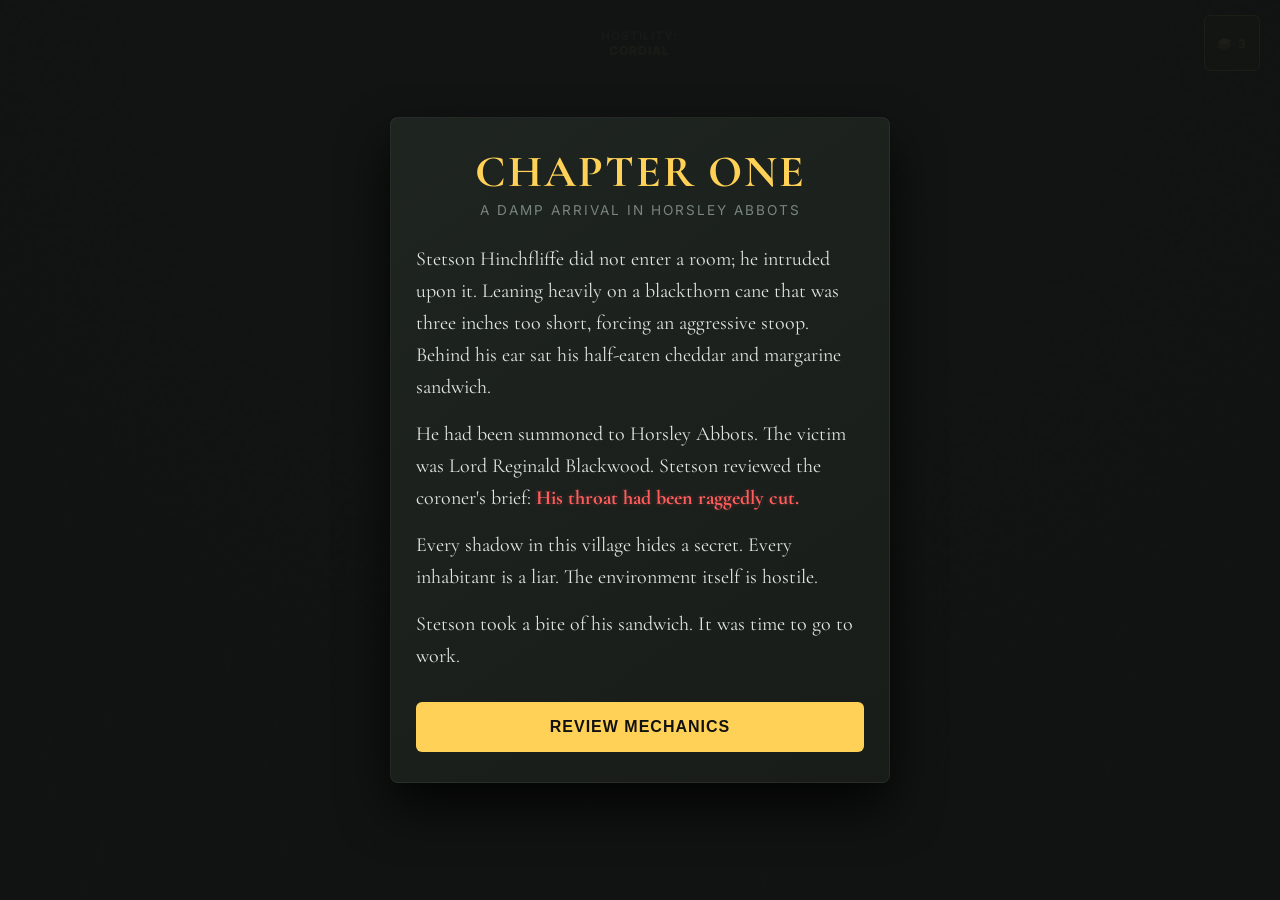
==== commit 6f17057f: "Add files via upload" ====
--- a/index.html
+++ b/index.html
@@ -4,6 +4,9 @@
     <meta charset="UTF-8">
     <meta name="viewport" content="width=device-width, initial-scale=1.0, maximum-scale=1.0, user-scalable=no, viewport-fit=cover">
     <title>The Horsley Abbots Murders</title>
+    <link rel="manifest" href="manifest.json">
+<meta name="theme-color" content="#111312">
+<link rel="apple-touch-icon" href="icon-192.png">
     
     <link rel="preconnect" href="https://fonts.googleapis.com">
     <link rel="preconnect" href="https://fonts.gstatic.com" crossorigin>
@@ -263,6 +266,13 @@
 
     <script>
         function vib(pattern) { if (navigator.vibrate) navigator.vibrate(pattern); }
+if ('serviceWorker' in navigator) {
+    window.addEventListener('load', () => {
+        navigator.serviceWorker.register('sw.js')
+            .then(reg => console.log('Service Worker registered'))
+            .catch(err => console.log('Service Worker failed', err));
+    });
+}
 
         const AudioSys = {
             ctx: null, drone: null, gain: null, heartbeatInterval: null,
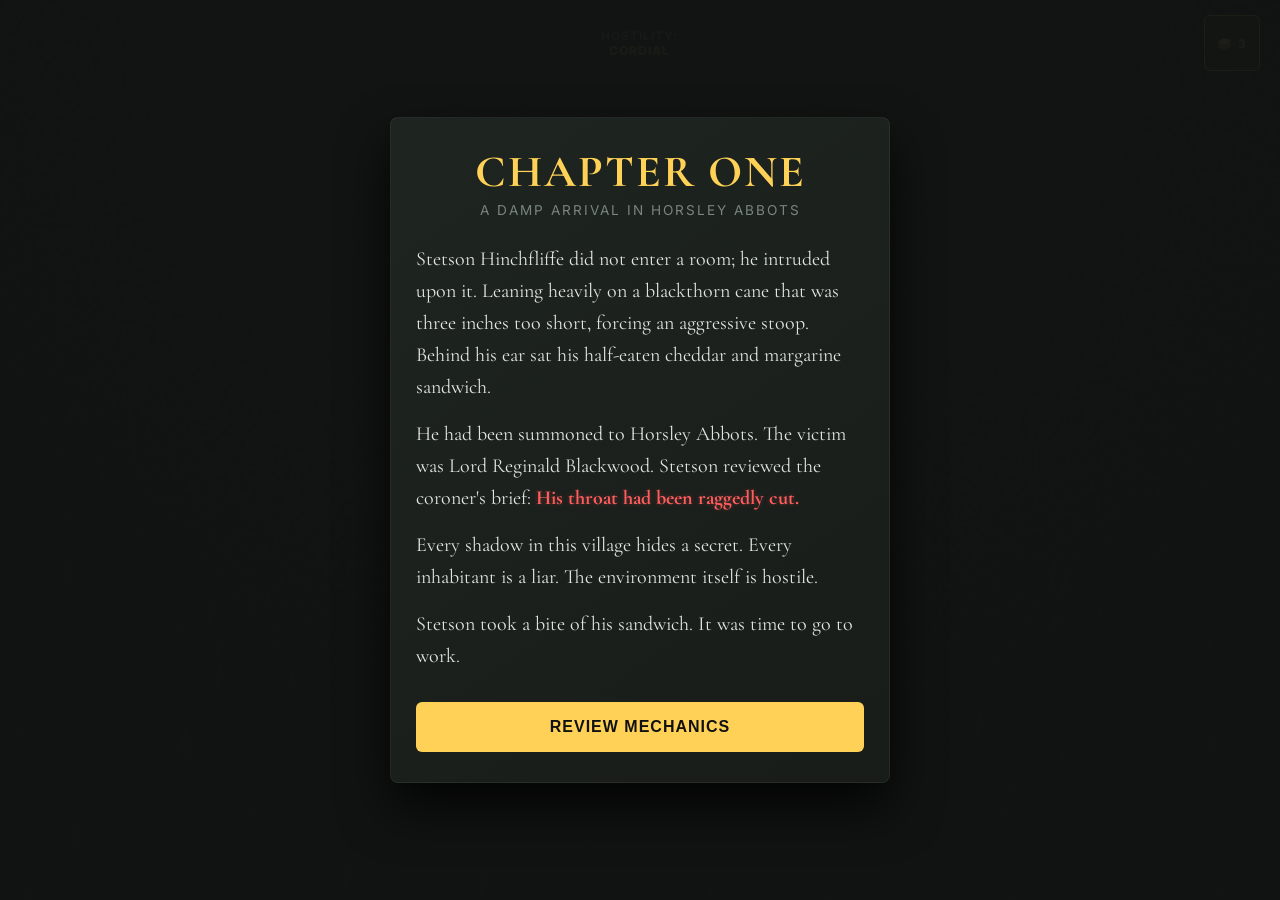
==== commit 08dd5561: "Add files via upload" ====
--- a/index.html
+++ b/index.html
@@ -4,10 +4,11 @@
     <meta charset="UTF-8">
     <meta name="viewport" content="width=device-width, initial-scale=1.0, maximum-scale=1.0, user-scalable=no, viewport-fit=cover">
     <title>The Horsley Abbots Murders</title>
+    
     <link rel="manifest" href="manifest.json">
-<meta name="theme-color" content="#111312">
-<link rel="apple-touch-icon" href="icon-192.png">
-    
+    <meta name="theme-color" content="#111312">
+    <link rel="apple-touch-icon" href="icon-192.png">
+
     <link rel="preconnect" href="https://fonts.googleapis.com">
     <link rel="preconnect" href="https://fonts.gstatic.com" crossorigin>
     <link href="https://fonts.googleapis.com/css2?family=Cormorant+Garamond:ital,wght@0,400;0,600;0,700;1,400&family=Inter:wght@400;600;800&display=swap" rel="stylesheet">
@@ -60,7 +61,6 @@
             pointer-events: none; z-index: 2; opacity: 0.5;
         }
 
-        /* Standard Hunted Animation */
         @keyframes heartbeat {
             0%, 100% { box-shadow: inset 0 0 50px rgba(255, 92, 92, 0.1); transform: scale(1); }
             15% { box-shadow: inset 0 0 120px rgba(255, 92, 92, 0.4); transform: scale(1.01); }
@@ -69,7 +69,6 @@
         }
         body.hunted { animation: heartbeat 0.85s infinite; }
 
-        /* The 'Weapon Pickup' Panic State */
         body.jeopardy-active { animation: jeopardy-shake 0.3s infinite; }
         @keyframes jeopardy-shake {
             0%, 100% { transform: translate(0, 0); }
@@ -264,15 +263,18 @@
         <div class="card-behind"></div>
     </div>
 
+    <script src="data.js"></script>
+
     <script>
         function vib(pattern) { if (navigator.vibrate) navigator.vibrate(pattern); }
-if ('serviceWorker' in navigator) {
-    window.addEventListener('load', () => {
-        navigator.serviceWorker.register('sw.js')
-            .then(reg => console.log('Service Worker registered'))
-            .catch(err => console.log('Service Worker failed', err));
-    });
-}
+
+        if ('serviceWorker' in navigator) {
+            window.addEventListener('load', () => {
+                navigator.serviceWorker.register('sw.js')
+                    .then(reg => console.log('Service Worker registered'))
+                    .catch(err => console.log('Service Worker failed', err));
+            });
+        }
 
         const AudioSys = {
             ctx: null, drone: null, gain: null, heartbeatInterval: null,
@@ -351,64 +353,11 @@
             }
         };
 
+        // Static Variables remaining in index.html
         const maleNames = ["Nigel", "Ian", "Keith", "Colin", "Gary", "Trevor", "Clive", "Barry", "Gordon"];
         const femaleNames = ["Maureen", "Brenda", "Beryl", "Deirdre", "Pamela", "Susan", "Sharon", "Pauline", "Janet"];
         const surnames = ["Gristle", "Faffingdale", "Goblet", "Plop", "Trotter", "Snitch", "Slurry", "Bogtrotter", "Scab", "Wattle"];
         const suspectColors = ['#8a3324', '#6b8e23', '#483d8b', '#bdaa55', '#778899', '#2f4f4f'];
-
-        const suspectArchetypes = [
-            { role: "The Barmaid", gender: "female", desc: "A matronly woman with faded blue tattoos." },
-            { role: "The Vicar", gender: "male", desc: "Clutching a Bible, sweating profusely." },
-            { role: "The Chef", gender: "male", desc: "Wearing a pristine white jacket." },
-            { role: "The Butcher", gender: "male", desc: "Producing wet, guttural vibrations. Hands the size of hams." },
-            { role: "The Mini-Mart Owner", gender: "female", desc: "Wearing oversized sunglasses, walking on eggshells." },
-            { role: "The Busybody", gender: "female", desc: "Thin as a rake, wearing a rattling necklace of human teeth." }
-        ];
-
-        const motives = [
-            "Lord Blackwood threatened to report a secret collection of Dutch pornography.", 
-            "Lord Blackwood heavily insulted a reconstructed pigeon's anus ragu.",
-            "Lord Blackwood discovered what was really in the 'Miscellaneous Trimmings' tray.", 
-            "Lord Blackwood threatened to publish photos of unglamorous, thick ankles.",
-            "Lord Blackwood refused to eat the WI flapjacks, an absolute insult.", 
-            "Lord Blackwood witnessed an embarrassing incident of weeping in the vestry."
-        ];
-
-        const deathTypes = [
-            { type: 'slash', desc: "His throat had been raggedly cut.", coroner: "Deep lacerations." },
-            { type: 'blunt', desc: "His skull was thoroughly caved in.", coroner: "Massive blunt force trauma." },
-            { type: 'strangle', desc: "His neck was heavily bruised from vicious strangulation.", coroner: "Asphyxiation via ligature." }
-        ];
-
-        const allItemsData = [
-            {name:"Rusted Cleaver",desc:"A brutal, unsanitary weapon from Faffingdales.", type:"slash"},
-            {name:"Broken Gin Bottle",desc:"Shattered glass. Smells of cheap regret.", type:"slash"},
-            {name:"Rock-Hard Flapjack",desc:"A WI baked good. Banned under the Geneva Convention.", type:"blunt"},
-            {name:"Shattered Stump",desc:"A rotting piece of wood from the cricket pitch.", type:"blunt"},
-            {name:"Rusty Fan Belt",desc:"A greasy, tough rubber loop from an old tractor.", type:"strangle"},
-            {name:"Frayed Bell Pull",desc:"Stolen from the Manor. Thick, dusty rope.", type:"strangle"}
-        ];
-
-        const frictionTypes = [
-            { id: 'wellies', icon: '👢', name: "Wellington Boots", desc: "A pair of sturdy rubber boots. Essential for flooded areas.", blockReason: "flooded", blockMsg: "The path is a swamp of stinking mud. Stetson needs proper waterproof footwear to enter." },
-            { id: 'key', icon: '🗝️', name: "Rusty Iron Key", desc: "A heavy, rusted key. Unlocks archaic doors.", blockReason: "locked", blockMsg: "The heavy oak door is bolted shut with an ancient lock. Stetson needs a key to force it open." },
-            { id: 'lantern', icon: '🏮', name: "Heavy Lantern", desc: "A soot-stained lantern. Illuminates the darkest gloom.", blockReason: "dark", blockMsg: "The room is pitch black. Stetson cannot see his own hand. He needs a light source to enter." }
-        ];
-
-        const theme = {
-            victim: "Lord Reginald Blackwood",
-            rooms: [
-                { id: '1', name: "Village Hall", desc: "Draughty floorboards groan beneath 1977 Jubilee bunting.", searchEmpty: "Stetson kicked a pile of ancient dust. 'Completely undisturbed.'", searchClue: "Stetson nudged a discarded leaflet. 'Someone was scurrying around in here recently.'" },
-                { id: '2', name: "The Gloved Fist", desc: "Ancient shrivelled puddings hang above the soot-choked fire.", searchEmpty: "Stetson poked the sleeping regular. He didn't stir. Floor smooth.", searchClue: "Stetson squinted at a spilled pint. 'Two sets of prints. A clandestine meeting.'" },
-                { id: '3', name: "Churchyard", desc: "Yew trees claw at the grey sky. An open, flooded grave sits in the centre.", searchEmpty: "Stetson peered into the flooded grave. The muddy banks were pristine.", searchClue: "Stetson spotted a crushed cigarette butt. 'Someone was pacing here, nervously.'" },
-                { id: '4', name: "Manor House", desc: "A sprawling corpse of a building. An indoor waterfall pours through the ruined roof.", searchEmpty: "The mould on the floor formed a perfect, unbroken carpet.", searchClue: "Stetson pointed his cane at a torn velvet curtain. 'Freshly ripped.'" },
-                { id: '5', name: "Mini-Mart", desc: "Strip lighting hums. Shelves stock expired yoghurt.", searchEmpty: "Stetson inspected the aisle of tinned peaches. The layer of grime was totally intact.", searchClue: "Stetson picked up a dropped receipt. 'Someone was lingering near the pickled walnuts.'" },
-                { id: '6', name: "Play Park", desc: "A single rope swing and a rusty slide. No children since 1994.", searchEmpty: "The glass-filled dirt beneath the swing was smooth. 'Bleak. And empty.'", searchClue: "Stetson knelt, his knees cracking. 'Fresh heel marks by the rusty slide.'" },
-                { id: '7', name: "Faffingdales", desc: "A butcher's shop. 'Miscellaneous Trimmings' twitch in the window.", searchEmpty: "The bone-meal sawdust on the floor was swept perfectly clean.", searchClue: "Stetson tapped a bloody bootprint. 'Not animal blood.'" },
-                { id: '8', name: "Peacock's Queef", desc: "A stark, white-walled nightmare of Michelin-starred culinary arrogance.", searchEmpty: "The minimalist white tiles were gleaming and untouched.", searchClue: "Stetson found a smudge of mud on a pristine white tablecloth. 'They left a trace.'" },
-                { id: '9', name: "Cricket Pavilion", desc: "A leaning wooden shack smelling of linseed oil and failure.", searchEmpty: "Stetson examined the rotten benches. The cobwebs were unbroken.", searchClue: "Stetson picked up a shattered cricket stump. 'Moved recently.'" }
-            ]
-        };
 
         const state = {
             turns: 0, currentContext: '', tempPayload: null, turnEvents: [],
@@ -507,7 +456,7 @@
                     name: `${fName} ${sNamesLast[i]}`, role: sData[i].role, desc: sData[i].desc, color: sCols[i], 
                     sub: isMale ? 'he' : 'she', obj: isMale ? 'him' : 'her', pos: isMale ? 'his' : 'her',
                     motive: sMotives[i], isMurderer: (i === 0), hasMet: false, clammedNormal: false, clammed: false,
-                    roomId: suspectRooms[i]
+                    roomId: suspectRooms[i], dialogue: sData[i].dialogue // Attach the new dialogue tree from data.js
                 });
             }
 
@@ -540,20 +489,24 @@
                 let others = state.suspects.filter(o => o !== s);
                 
                 let gossipTarget = others[Math.floor(Math.random() * others.length)];
-                let gossipStr = `${gossipTarget.name.split(' ')[0]} ${stories.pop()}. Sad, really.`;
+                let gossipRaw = stories.pop();
+                let gossipText = s.dialogue.formatGossip.replace('{target}', gossipTarget.name.split(' ')[0]).replace('{gossip}', gossipRaw);
 
                 let motiveTarget = others[Math.floor(Math.random() * others.length)];
-                let motiveStr = `I know for a fact ${motiveTarget.name.split(' ')[0]} had a reason: ${motiveTarget.motive}`;
+                let knownMotiveText = s.dialogue.formatKnownMotive.replace('{target}', motiveTarget.name.split(' ')[0]).replace('{motive}', motiveTarget.motive);
 
                 let alibiTarget = others[Math.floor(Math.random() * others.length)];
-                let alibiStr = `I heard ${alibiTarget.name.split(' ')[0]} claims: "${alibiTarget.myAlibi}"`;
+                let knownAlibiText = s.dialogue.formatKnownAlibi.replace('{target}', alibiTarget.name.split(' ')[0]).replace('{alibi}', alibiTarget.myAlibi);
+
+                let ownMotiveText = s.dialogue.formatOwnMotive.replace('{motive}', s.motive);
+                let ownAlibiText = s.dialogue.formatOwnAlibi.replace('{alibi}', s.myAlibi);
 
                 s.infoPool = shuffle([
-                    { type: 'alibi', label: 'Their Alibi', text: s.myAlibi },
-                    { type: 'motive', label: 'Their Secret', text: `Fine, yes. ${s.motive} But I'm no killer.` },
-                    { type: 'gossip', label: 'Irrelevant Gossip', text: gossipStr },
-                    { type: 'known_motive', label: `${motiveTarget.name.split(' ')[0]}'s Motive`, text: motiveStr },
-                    { type: 'known_alibi', label: `${alibiTarget.name.split(' ')[0]}'s Alibi`, text: alibiStr }
+                    { type: 'alibi', label: 'Their Alibi', text: ownAlibiText },
+                    { type: 'motive', label: 'Their Secret', text: ownMotiveText },
+                    { type: 'gossip', label: 'Irrelevant Gossip', text: gossipText },
+                    { type: 'known_motive', label: `${motiveTarget.name.split(' ')[0]}'s Motive`, text: knownMotiveText },
+                    { type: 'known_alibi', label: `${alibiTarget.name.split(' ')[0]}'s Alibi`, text: knownAlibiText }
                 ]);
                 s.revealedData = [];
                 s.normalReveals = 0;
@@ -815,8 +768,12 @@
 
                 if (payload.isStart) {
                     state.stats.pplSpoken.add(s.name);
-                    if (!s.hasMet) { responseHtml = `<div class="desc-text">${s.name}, ${s.role}. ${s.desc}</div><p>Stetson cornered ${s.obj} for a chat.</p>`; s.hasMet = true; } 
-                    else responseHtml = `<p>Stetson approached ${s.name.split(' ')[0]} once again.</p>`;
+                    if (!s.hasMet) { 
+                        responseHtml = `<div class="desc-text">${s.name}, ${s.role}.</div><p>${s.dialogue.meetFirst}</p>`; 
+                        s.hasMet = true; 
+                    } else { 
+                        responseHtml = `<p>${s.dialogue.meetAgain}</p>`; 
+                    }
                 } else responseHtml = payload.responseHtml;
 
                 html = `<div class="card-header" style="color:${s.color}">Interrogation</div><div class="card-title">${s.name}</div><div class="card-body">${responseHtml}</div>`;
@@ -971,12 +928,16 @@
                 if (s.normalReveals >= 2) {
                     s.clammedNormal = true; 
                     AudioSys.playSnap();
-                    text = `<div class="dialogue">"I've answered enough of your tedious questions! I'm not saying another word to you unless you force it out of me!"</div><p class="danger-text">They cross their arms. Polite questioning is completely useless now.</p>`;
+                    text = `<div class="dialogue">${s.dialogue.clamNormal}</div><p class="danger-text">Polite questioning is completely useless now.</p>`;
                 } else {
                     let info = s.infoPool.pop();
                     s.revealedData.push(info);
+                    
+                    let wrapper = s.dialogue.politeWrappers[s.normalReveals % s.dialogue.politeWrappers.length];
+                    let formattedLine = wrapper.replace('{info}', info.text);
+                    
                     s.normalReveals++;
-                    text = `<p>Stetson adjusted his sandwich and grunted a question.</p><div class="dialogue">"${info.text}"</div>`;
+                    text = `<p>Stetson adjusted his sandwich and grunted a question.</p><div class="dialogue">${formattedLine}</div>`;
                 }
             } else {
                 vib(50); state.stats.insults++; 
@@ -990,12 +951,16 @@
 
                 if (s.deepReveals >= 2 || s.infoPool.length === 0) {
                     s.clammed = true; AudioSys.playSnap();
-                    text += `<p class="sys-text danger-text">WARNING: Pushed too far...</p><div class="dialogue">"You absolute monster! I'm not speaking to you ever again!"</div><p class="danger-text">They are completely shut down.</p>`;
+                    text += `<p class="sys-text danger-text">WARNING: Pushed too far...</p><div class="dialogue">${s.dialogue.clamDeep}</div><p class="danger-text">They are completely shut down.</p>`;
                 } else {
                     let info = s.infoPool.pop();
                     s.revealedData.push(info);
+                    
+                    let insultData = s.dialogue.insultWrappers[s.deepReveals % s.dialogue.insultWrappers.length];
+                    let formattedResponse = insultData.response.replace('{info}', info.text);
+                    
                     s.deepReveals++;
-                    text += `<p class="sys-text danger-text">Stetson hurled a deeply personal insult.</p><div class="dialogue">"You vile pig! Fine! ${info.text}"</div>`;
+                    text += `<p class="sys-text danger-text">${insultData.stetson}</p><div class="dialogue">${formattedResponse}</div>`;
                 }
             }
 
